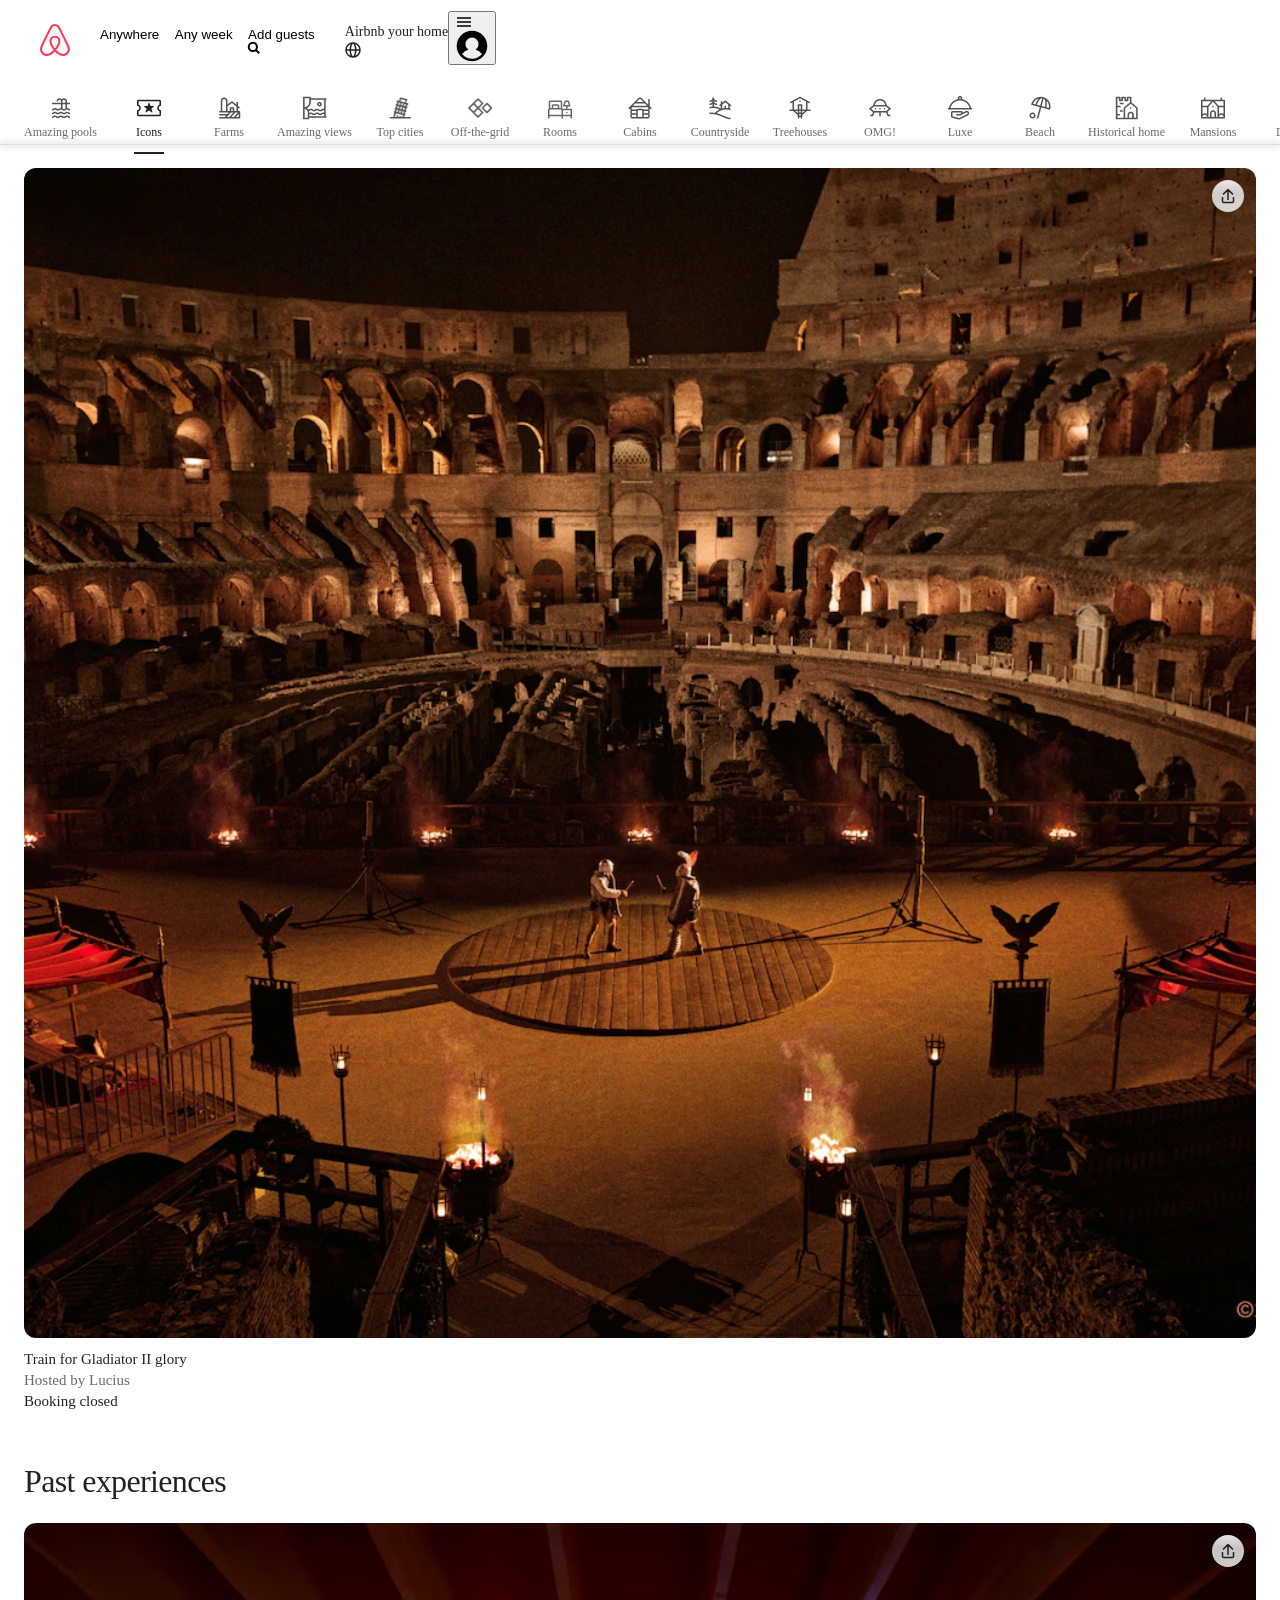
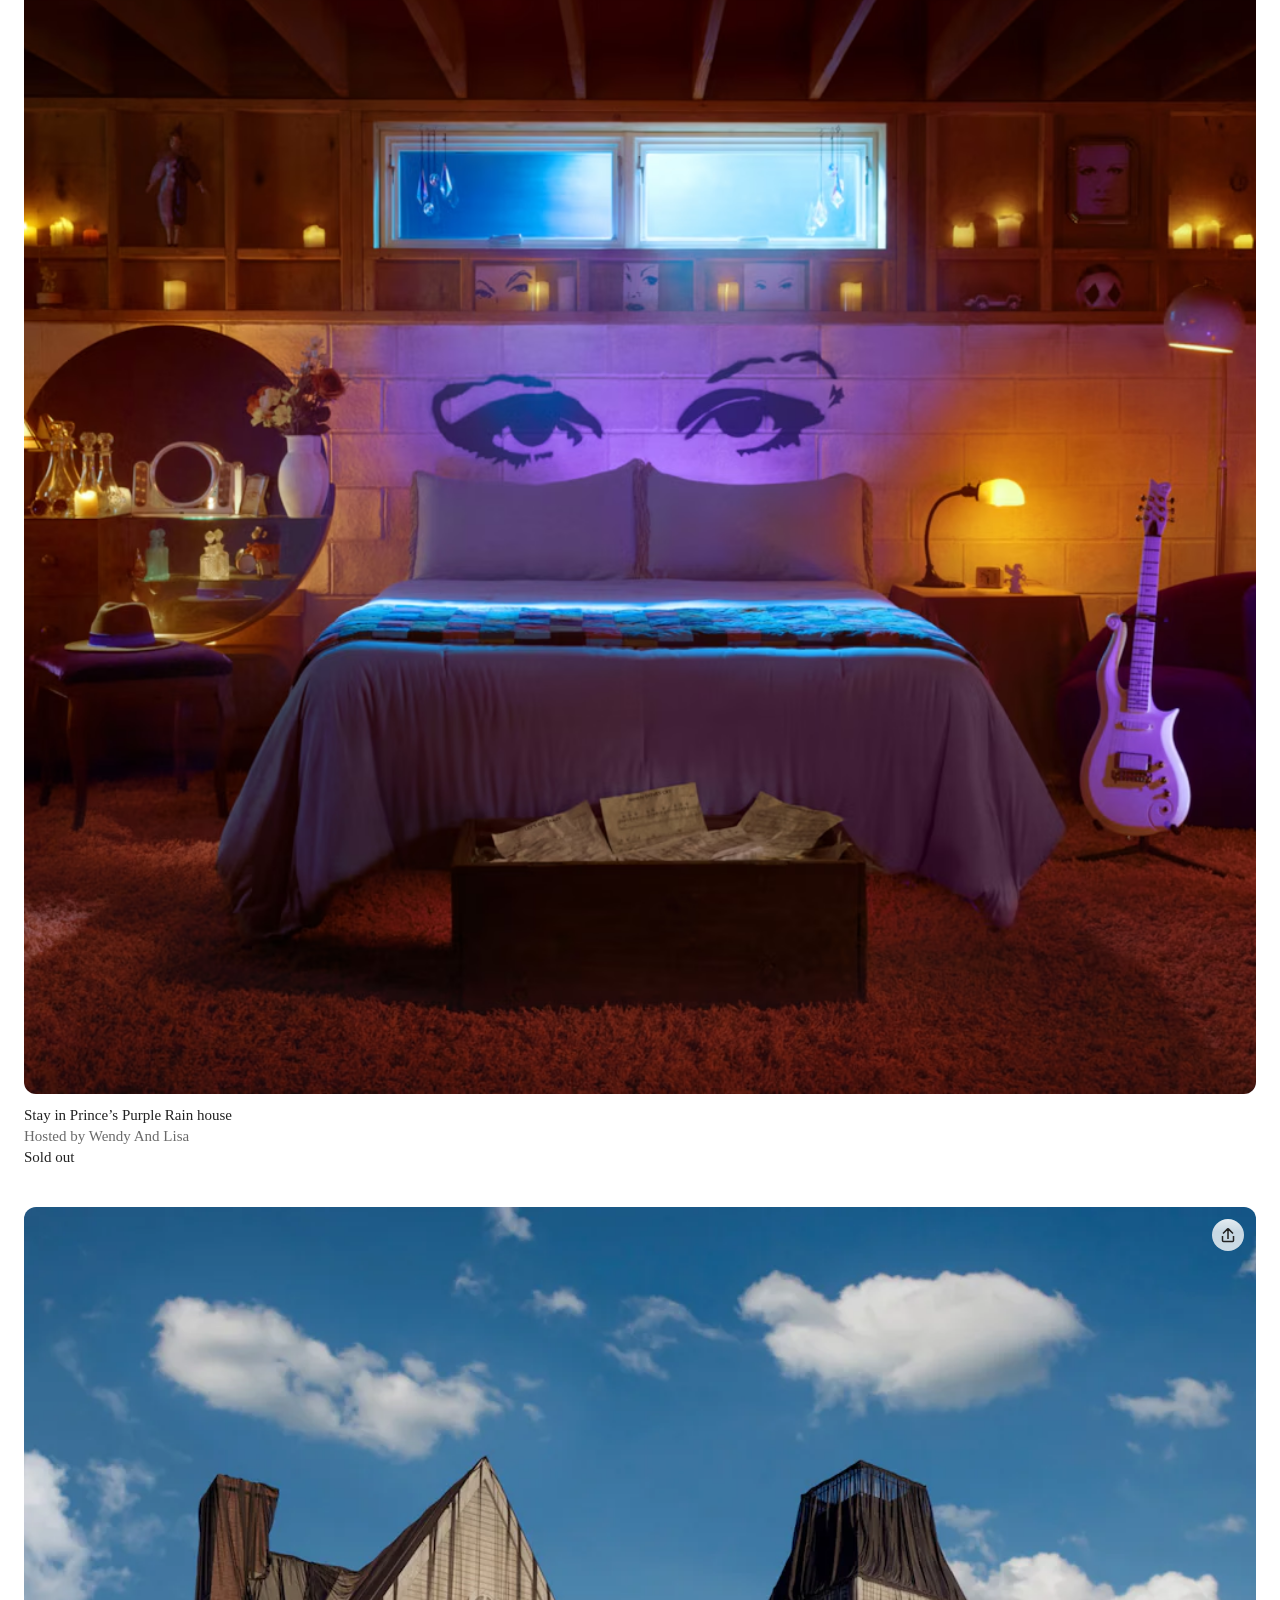
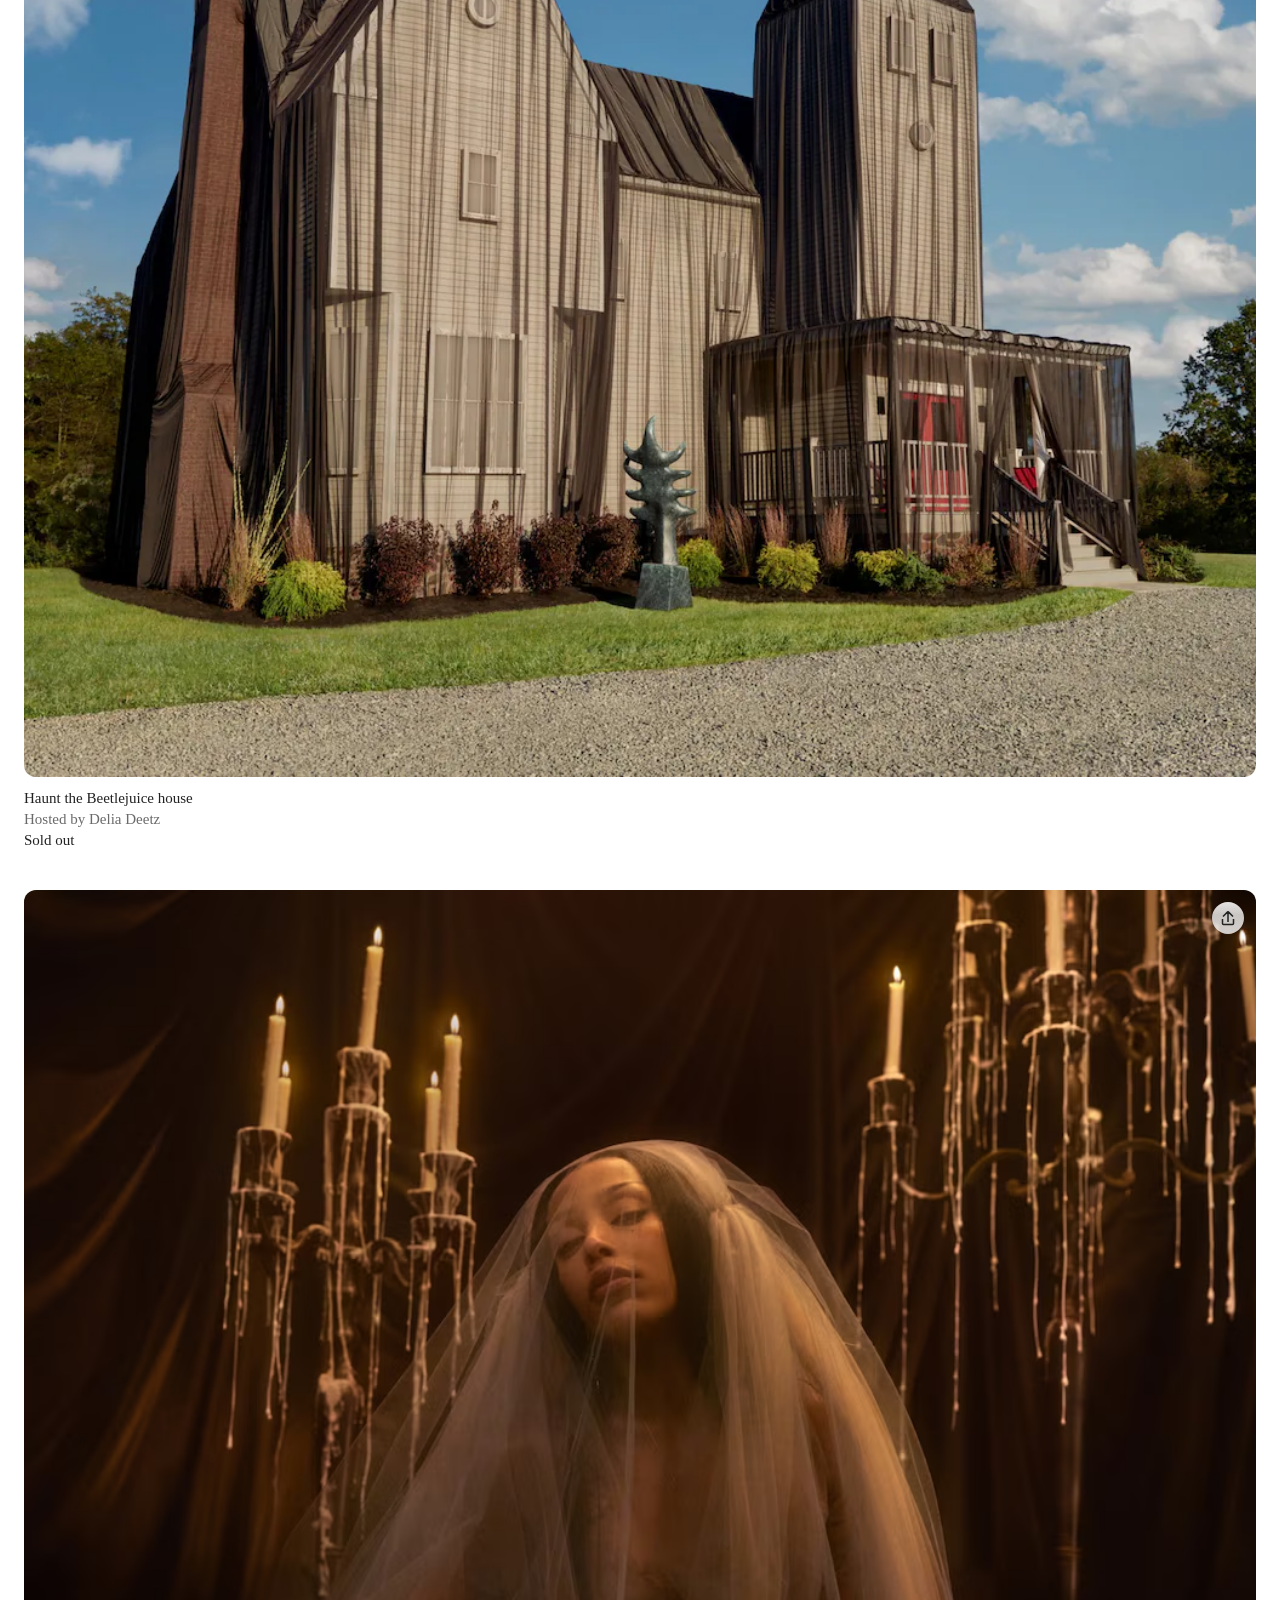
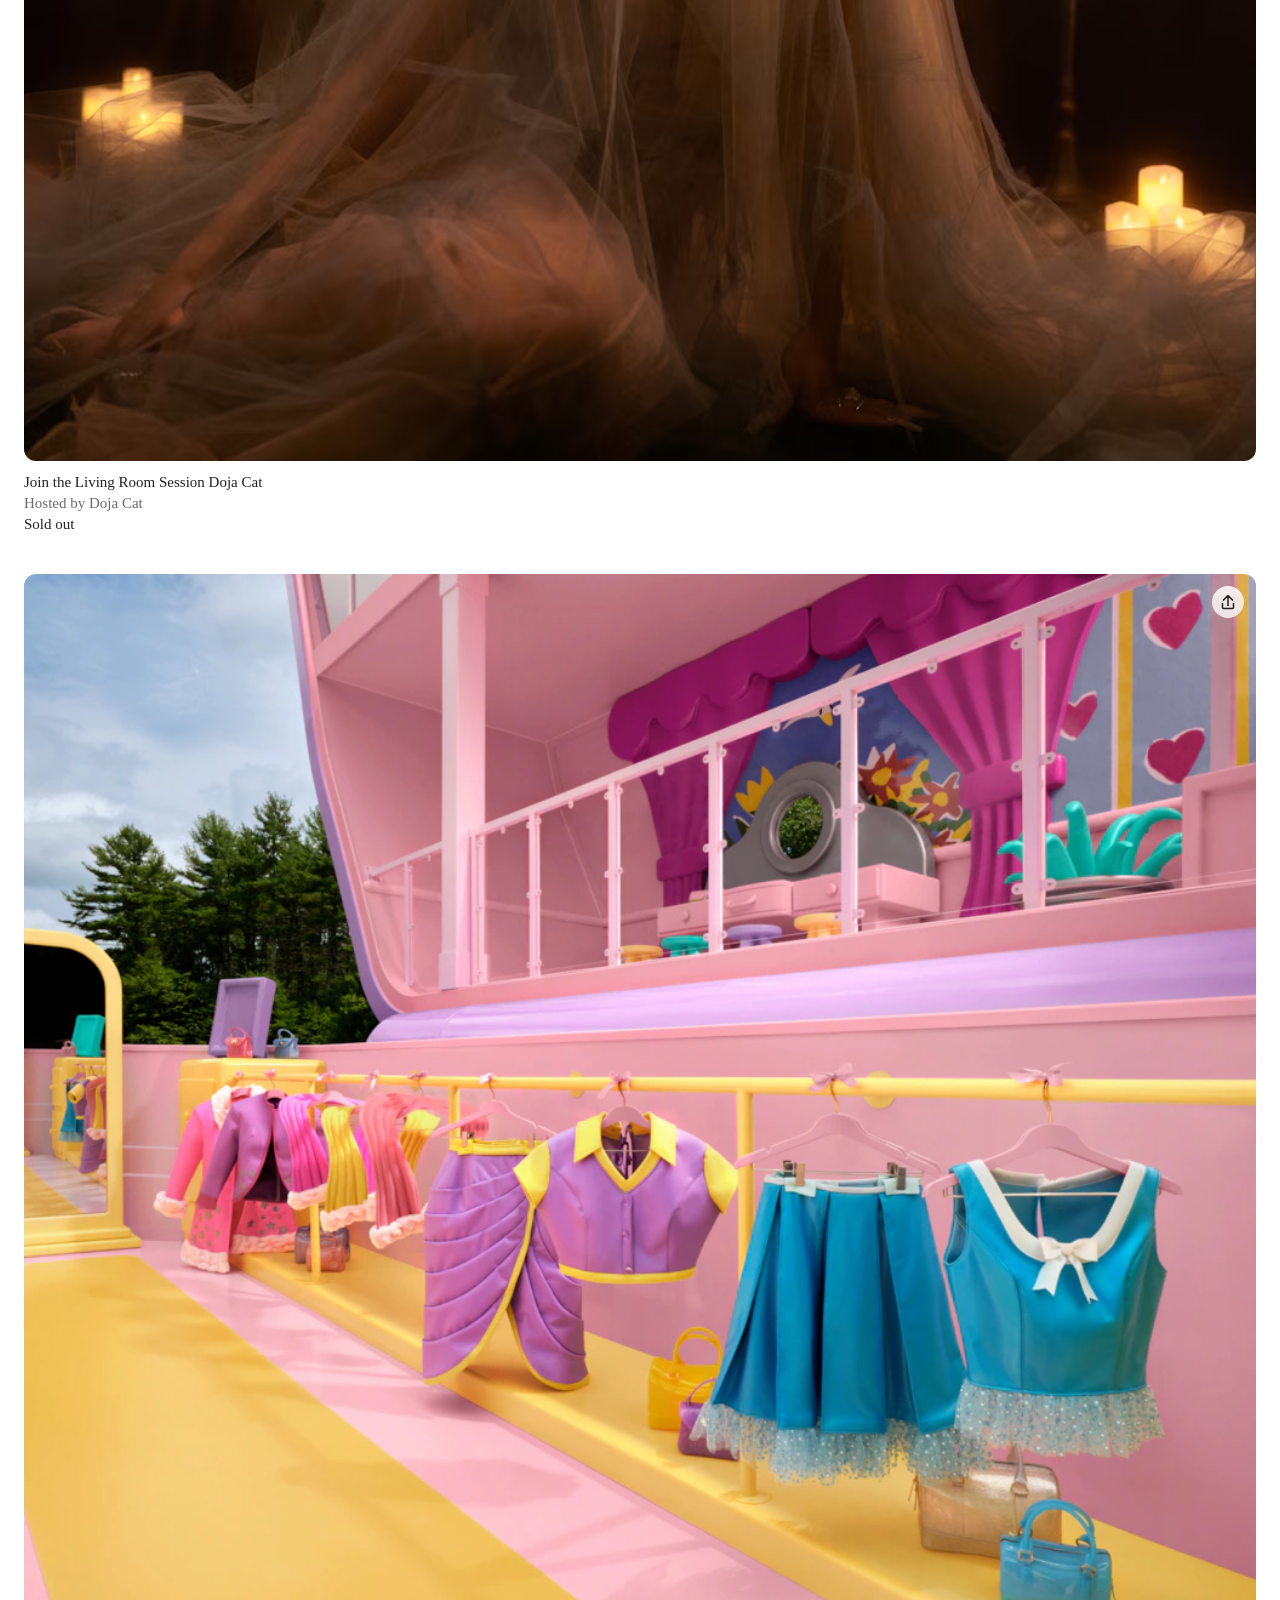
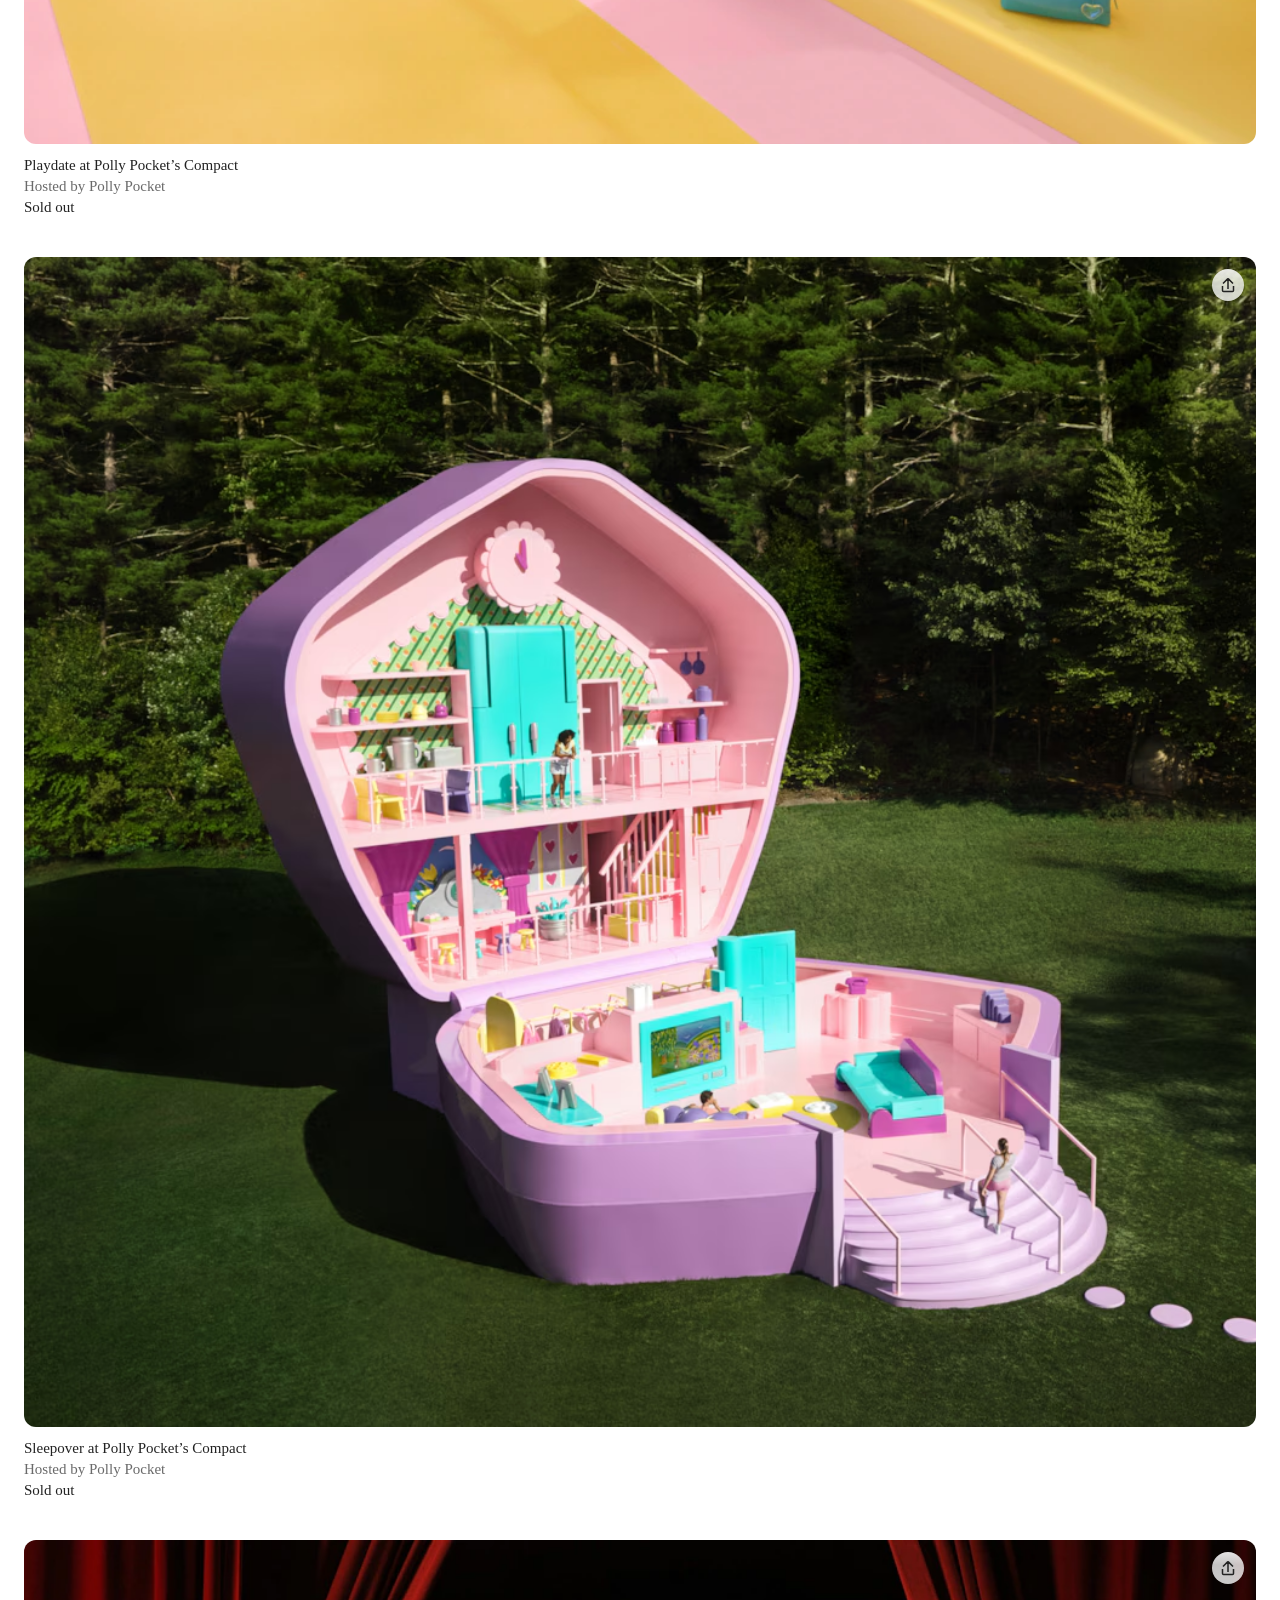
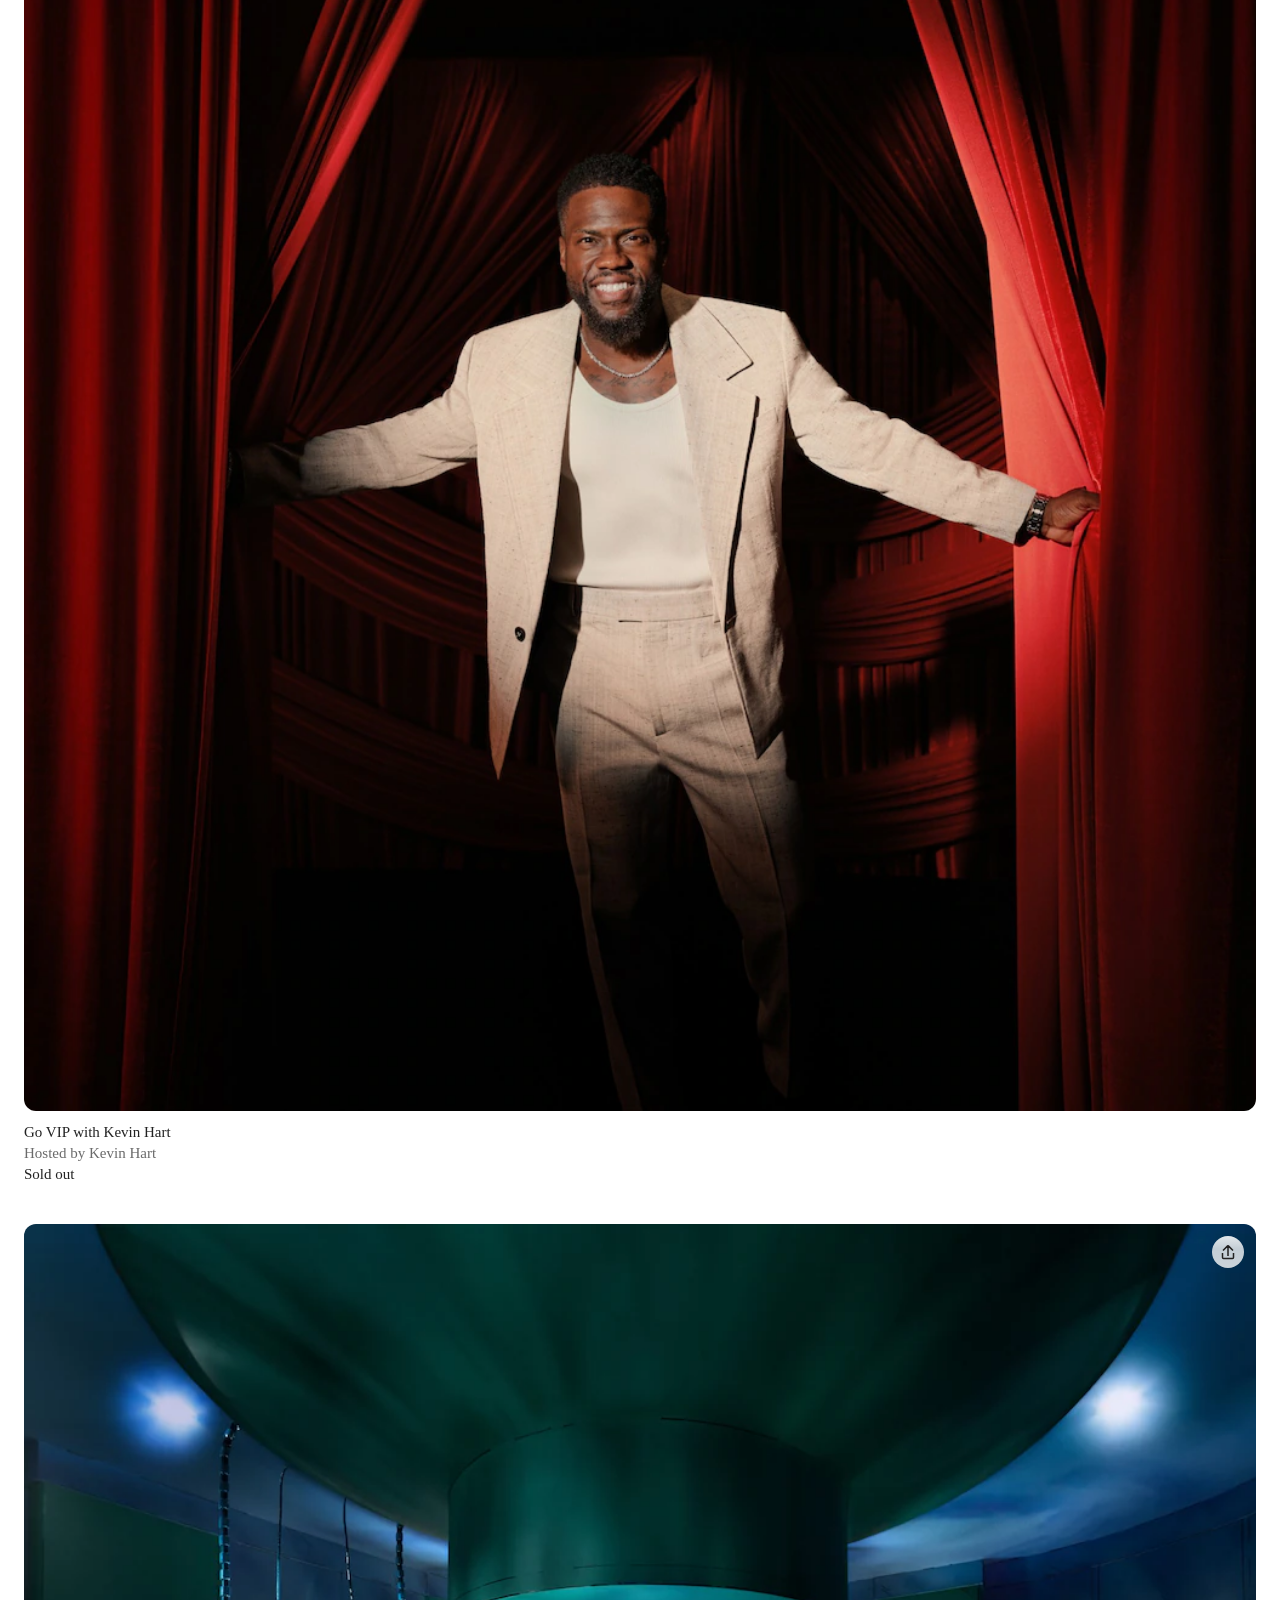
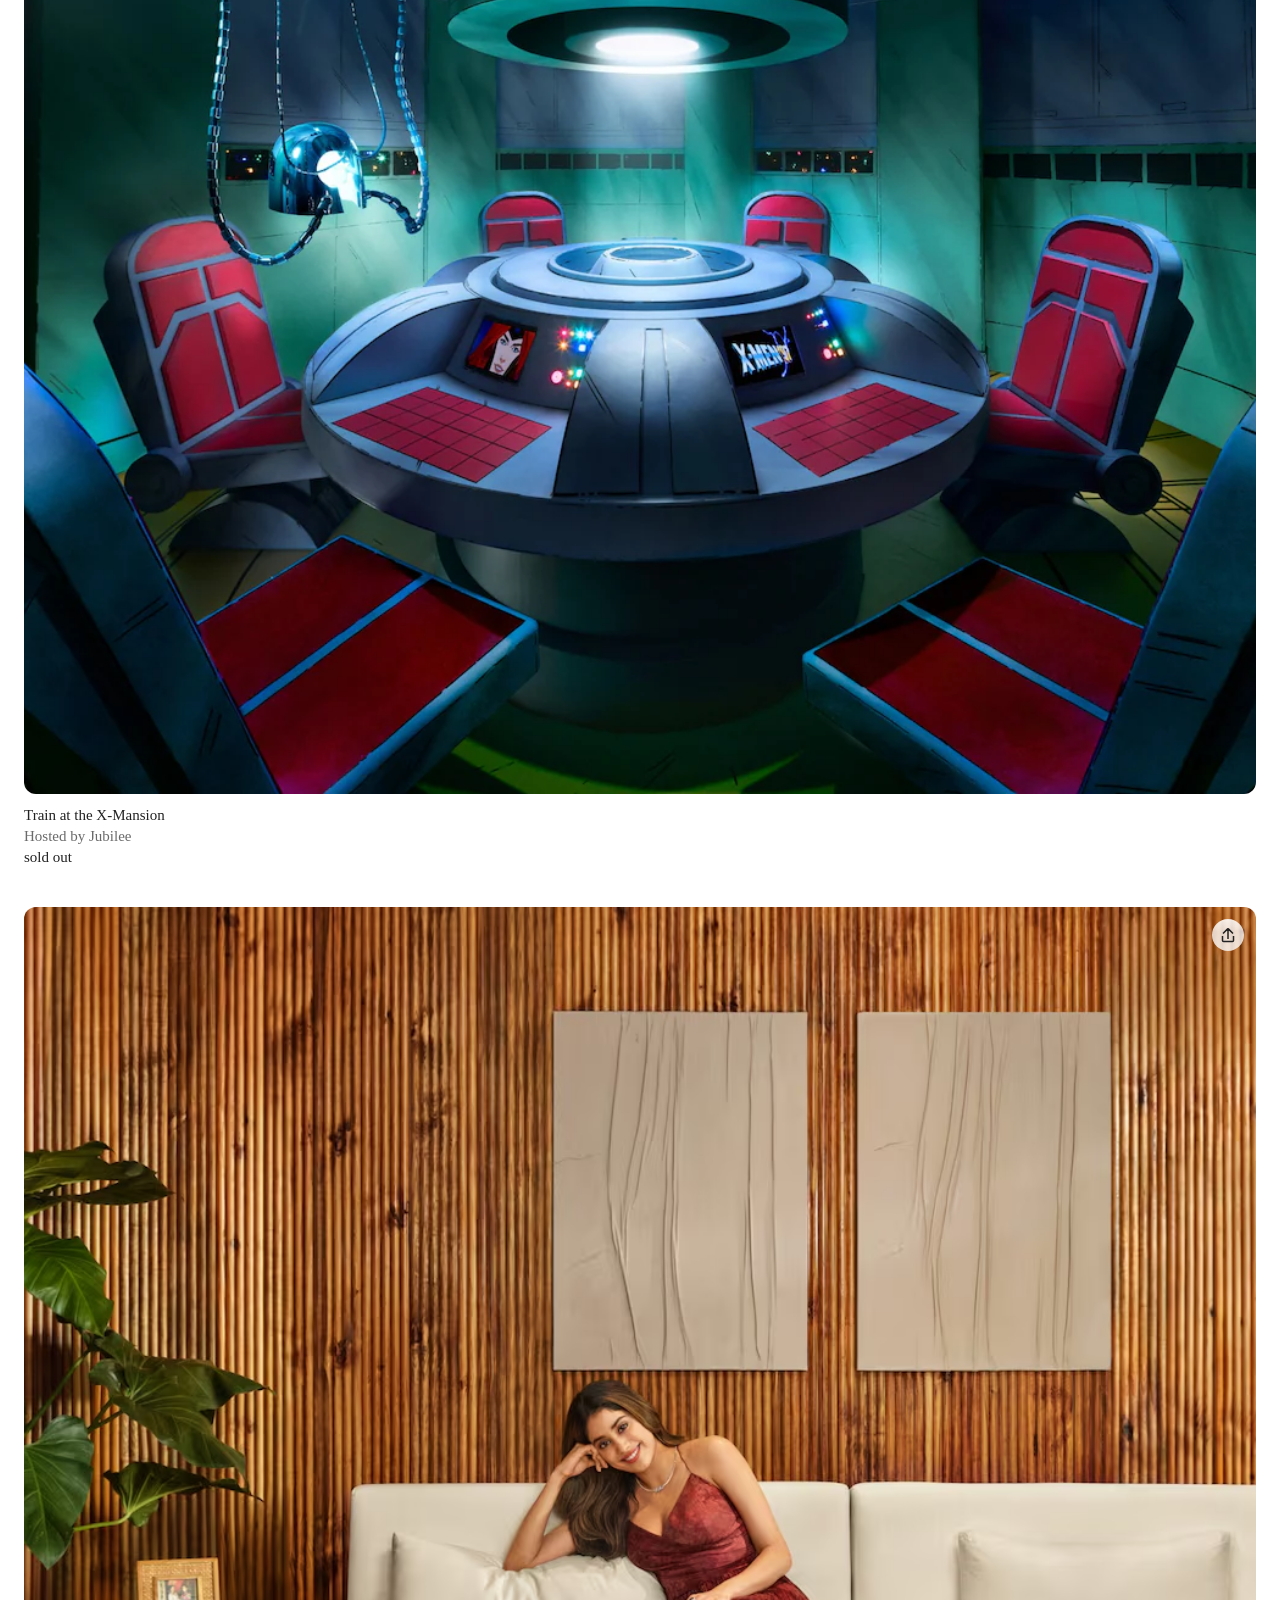
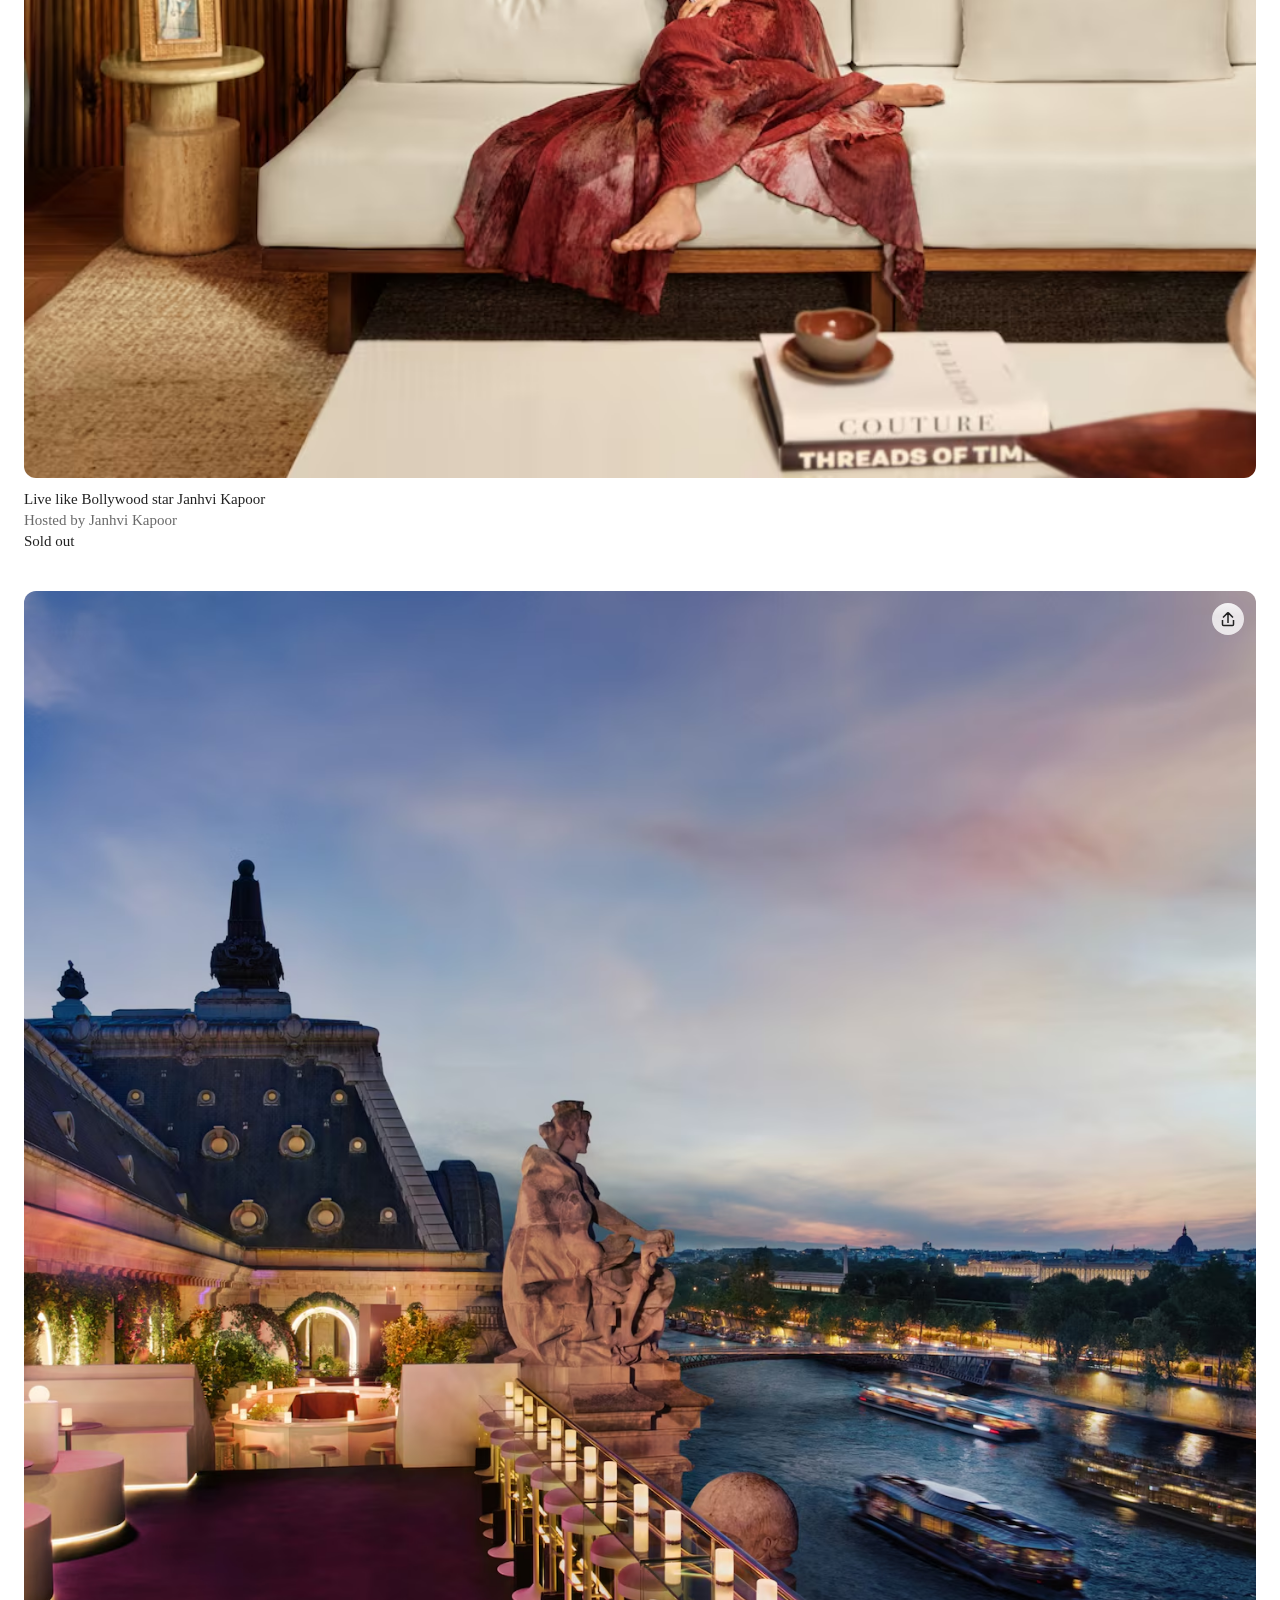
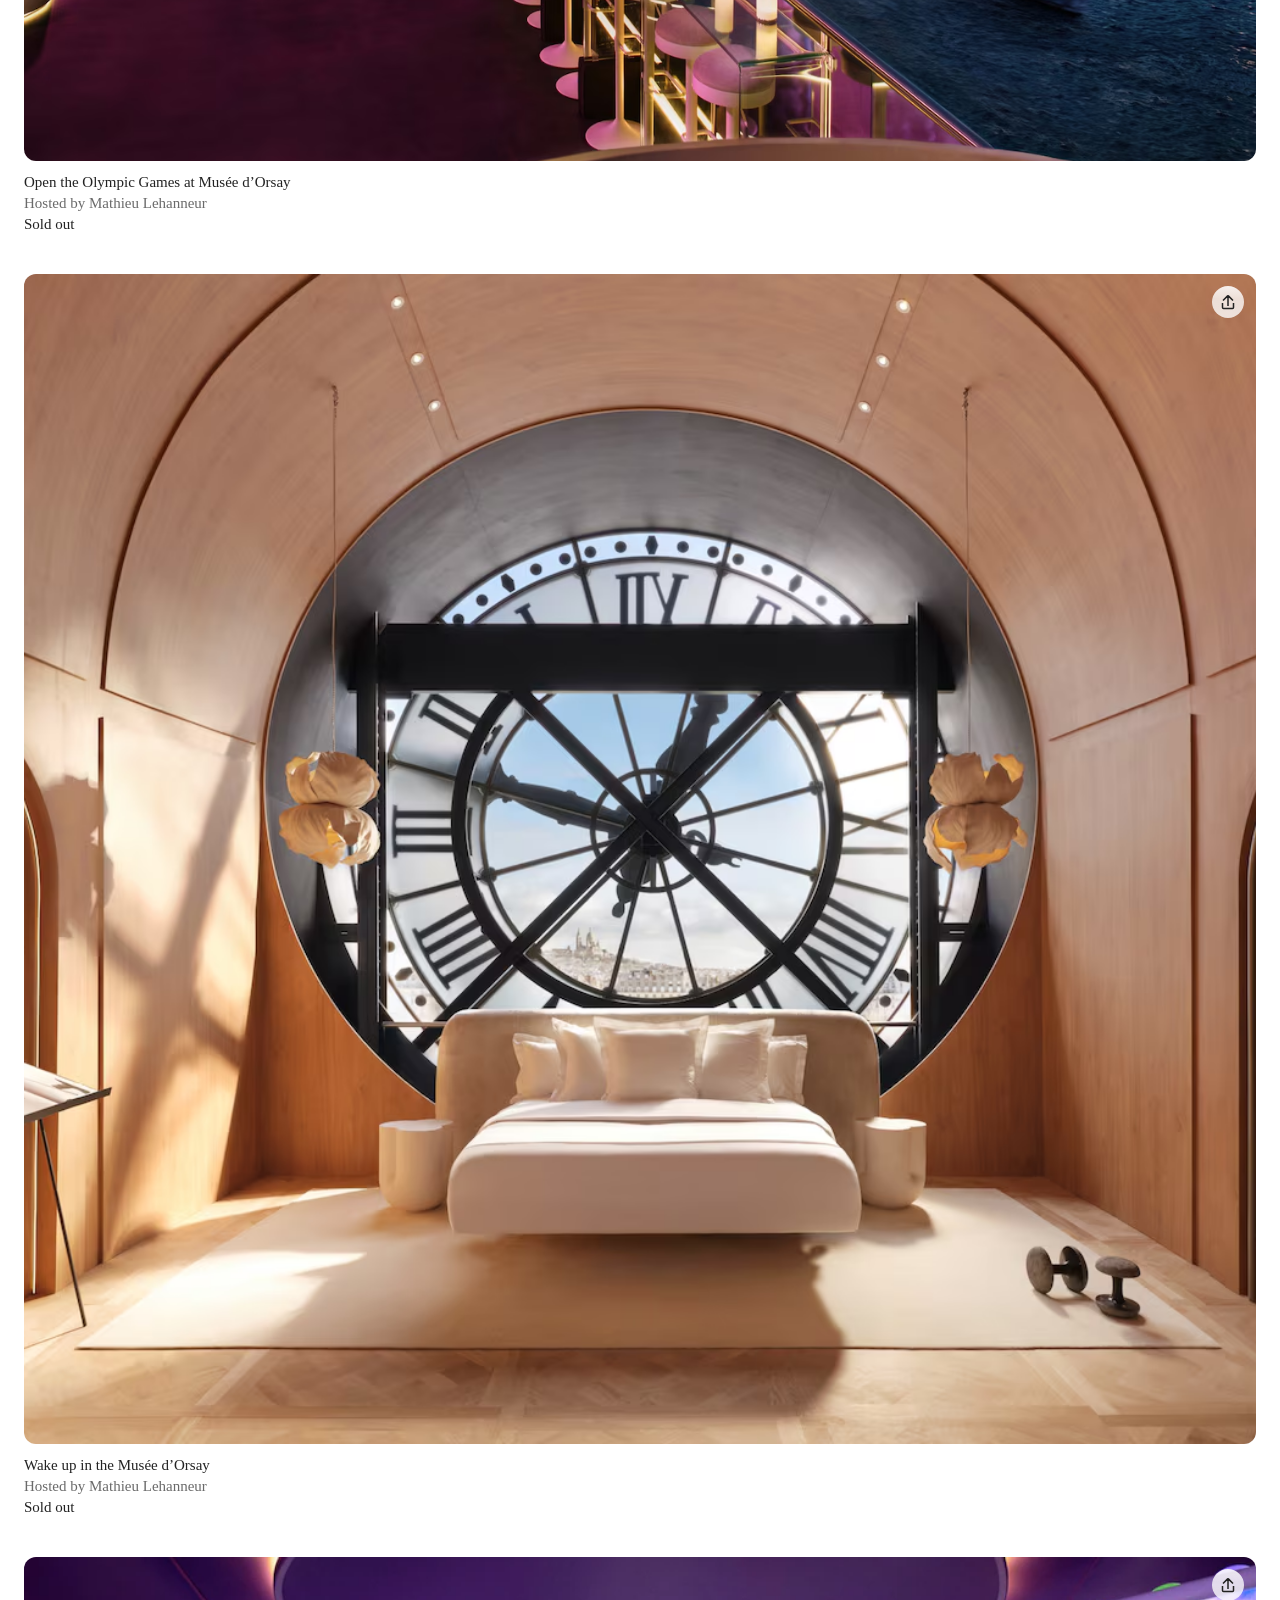
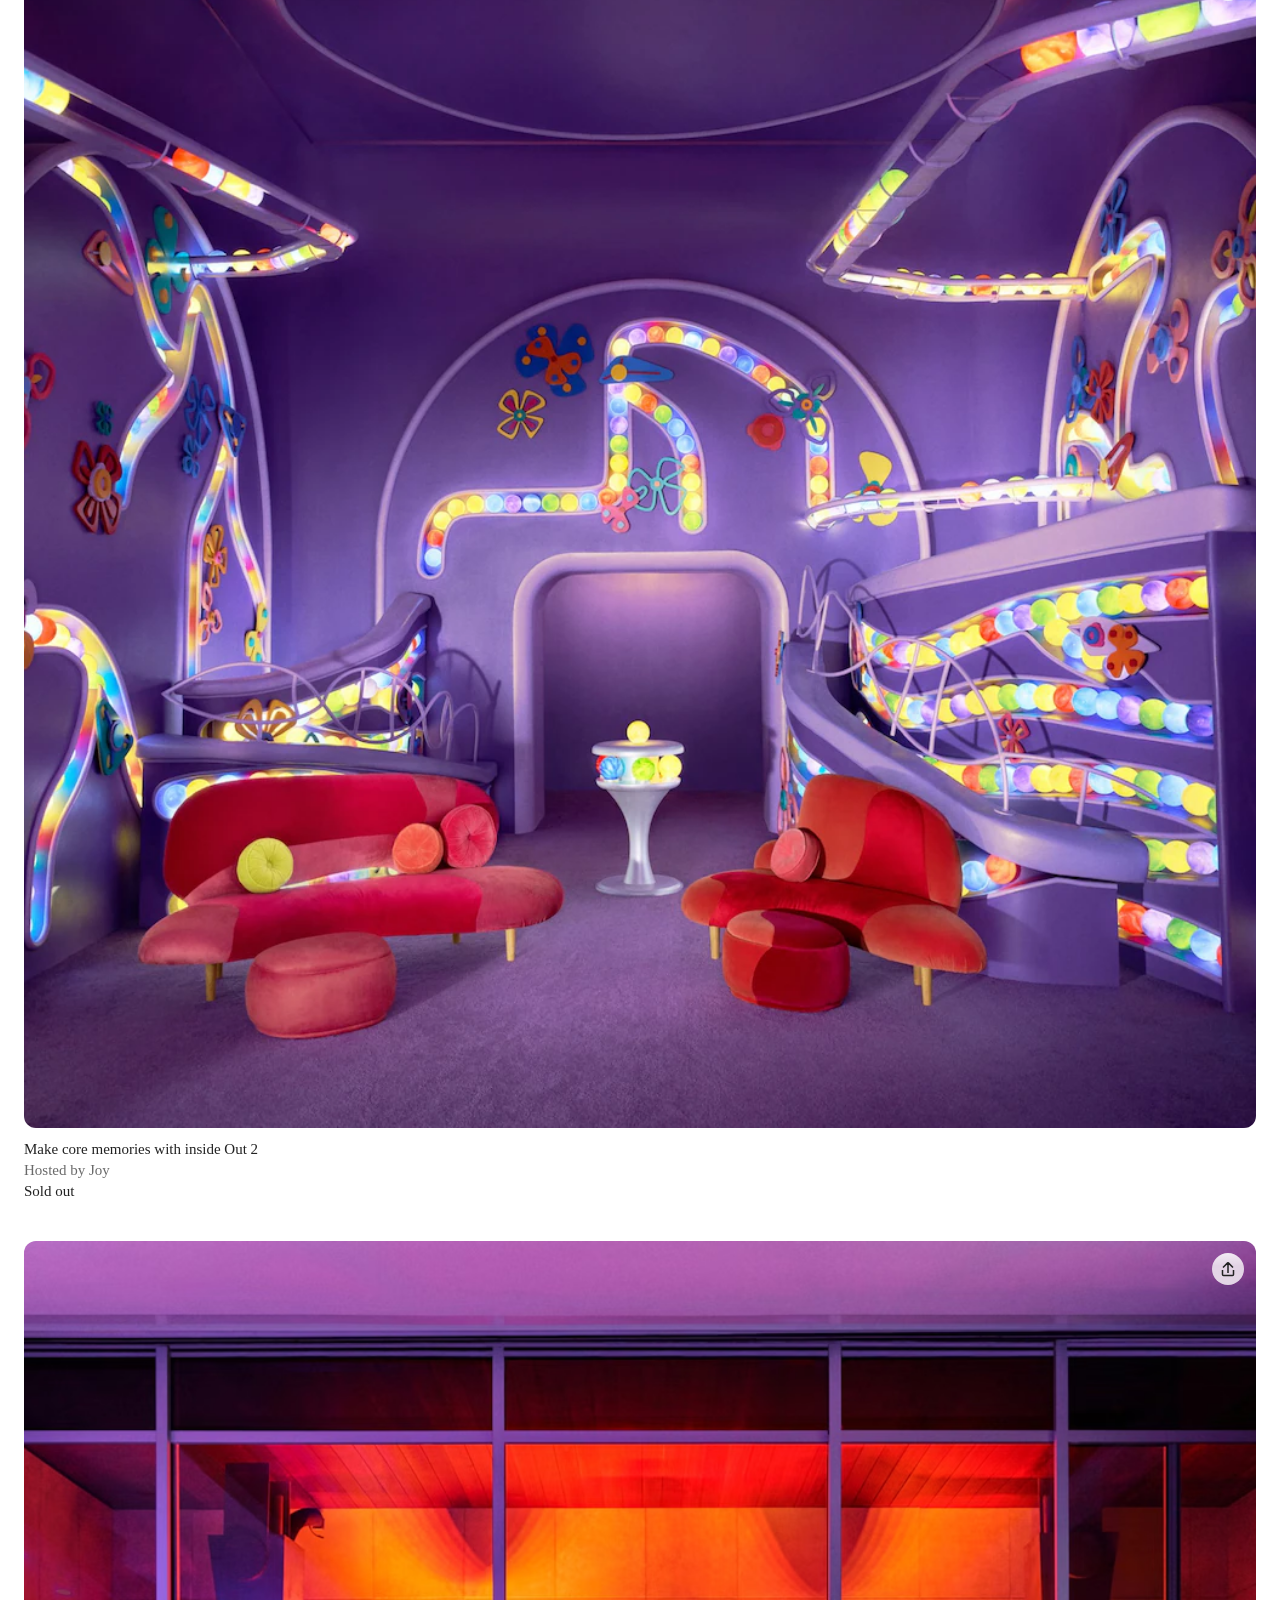
==== airbnb.html @ 06ca99e7 "Pending-tab-view" ====
<!DOCTYPE html>
<html lang="en">
<head>
    <link rel="stylesheet" href="airbnb.css">
    <meta charset="UTF-8">
    <meta name="viewport" content="width=device-width, initial-scale=1.0">
    <title>Airbnb</title>
</head>
<body>
    <div class="main-container">
        <nav>
            <div class="nav-container">
                <div class="top-nav-con">
                    <div class="nav-mob-container">
                        <div class="nav-for-mob">
                            <button class="btn">
                                <div class="search"><span><svg  style="height: 12px; width:12px;" xmlns="http://www.w3.org/2000/svg" viewBox="0 0 32 32" aria-hidden="true" role="presentation" focusable="false" style="display: block; height: 20px; width: 20px; fill: currentcolor;"><path d="M13 0a13 13 0 0 1 10.5 20.67l7.91 7.92-2.82 2.82-7.92-7.91A12.94 12.94 0 0 1 13 26a13 13 0 1 1 0-26zm0 4a9 9 0 1 0 0 18 9 9 0 0 0 0-18z"></path></svg></span></div>
                                <div class="nav-text">
                                    <div class="nt1">Start your search</div>
                                </div>
                            </button>
                            <button class="btn1">
                                <div class="search"><span><svg xmlns="http://www.w3.org/2000/svg" viewBox="0 0 32 32" aria-hidden="true" role="presentation" focusable="false" style="display: block; height: 20px; width: 20px; fill: currentcolor;"><path d="M13 0a13 13 0 0 1 10.5 20.67l7.91 7.92-2.82 2.82-7.92-7.91A12.94 12.94 0 0 1 13 26a13 13 0 1 1 0-26zm0 4a9 9 0 1 0 0 18 9 9 0 0 0 0-18z"></path></svg></span></div>
                                <div class="nav-text1">
                                    <div class="nt2">Where to?</div>
                                    <div class="nt3"><span>Anywhere</span><span>•</span><span>Any week</span><span>•</span><span>Add guests</span></div>
                                </div>
                            </button>
                        </div>
                    </div>
                    <!-- Top nav for tab -->
                    <div class="nav-tab-container">
                        <div class="nav-for-tab">
                            <div class="site-main-logo">
                                <div class="si-ma-lo"><svg width="30" height="32" style="display: block;"><path d="M29.3864 22.7101C29.2429 22.3073 29.0752 21.9176 28.9157 21.5565C28.6701 21.0011 28.4129 20.4446 28.1641 19.9067L28.1444 19.864C25.9255 15.0589 23.5439 10.1881 21.0659 5.38701L20.9607 5.18316C20.7079 4.69289 20.4466 4.18596 20.1784 3.68786C19.8604 3.0575 19.4745 2.4636 19.0276 1.91668C18.5245 1.31651 17.8956 0.833822 17.1853 0.502654C16.475 0.171486 15.7005 -9.83959e-05 14.9165 4.23317e-08C14.1325 9.84805e-05 13.3581 0.171877 12.6478 0.503224C11.9376 0.834571 11.3088 1.31742 10.8059 1.91771C10.3595 2.46476 9.97383 3.05853 9.65572 3.68858C9.38521 4.19115 9.12145 4.70278 8.8664 5.19757L8.76872 5.38696C6.29061 10.1884 3.90903 15.0592 1.69015 19.8639L1.65782 19.9338C1.41334 20.463 1.16057 21.0102 0.919073 21.5563C0.75949 21.9171 0.592009 22.3065 0.448355 22.7103C0.0369063 23.8104 -0.094204 24.9953 0.0668098 26.1585C0.237562 27.334 0.713008 28.4447 1.44606 29.3804C2.17911 30.3161 3.14434 31.0444 4.24614 31.4932C5.07835 31.8299 5.96818 32.002 6.86616 32C7.14824 31.9999 7.43008 31.9835 7.71027 31.9509C8.846 31.8062 9.94136 31.4366 10.9321 30.8639C12.2317 30.1338 13.5152 29.0638 14.9173 27.5348C16.3194 29.0638 17.6029 30.1338 18.9025 30.8639C19.8932 31.4367 20.9886 31.8062 22.1243 31.9509C22.4045 31.9835 22.6864 31.9999 22.9685 32C23.8664 32.002 24.7561 31.8299 25.5883 31.4932C26.6901 31.0444 27.6554 30.3161 28.3885 29.3804C29.1216 28.4447 29.5971 27.3341 29.7679 26.1585C29.9287 24.9952 29.7976 23.8103 29.3864 22.7101ZM14.9173 24.377C13.1816 22.1769 12.0678 20.1338 11.677 18.421C11.5169 17.7792 11.4791 17.1131 11.5656 16.4573C11.6339 15.9766 11.8105 15.5176 12.0821 15.1148C12.4163 14.6814 12.8458 14.3304 13.3374 14.0889C13.829 13.8475 14.3696 13.7219 14.9175 13.7219C15.4655 13.722 16.006 13.8476 16.4976 14.0892C16.9892 14.3307 17.4186 14.6817 17.7528 15.1151C18.0244 15.5181 18.201 15.9771 18.2693 16.4579C18.3556 17.114 18.3177 17.7803 18.1573 18.4223C17.7661 20.1349 16.6526 22.1774 14.9173 24.377ZM27.7406 25.8689C27.6212 26.6908 27.2887 27.4674 26.7762 28.1216C26.2636 28.7759 25.5887 29.2852 24.8183 29.599C24.0393 29.9111 23.1939 30.0217 22.3607 29.9205C21.4946 29.8089 20.6599 29.5239 19.9069 29.0824C18.7501 28.4325 17.5791 27.4348 16.2614 25.9712C18.3591 23.3846 19.669 21.0005 20.154 18.877C20.3723 17.984 20.4196 17.0579 20.2935 16.1475C20.1791 15.3632 19.8879 14.615 19.4419 13.9593C18.9194 13.2519 18.2378 12.6768 17.452 12.2805C16.6661 11.8842 15.798 11.6777 14.9175 11.6777C14.0371 11.6777 13.1689 11.8841 12.383 12.2803C11.5971 12.6765 10.9155 13.2515 10.393 13.9589C9.94707 14.6144 9.65591 15.3624 9.5414 16.1465C9.41524 17.0566 9.4623 17.9822 9.68011 18.8749C10.1648 20.9993 11.4748 23.384 13.5732 25.9714C12.2555 27.4348 11.0845 28.4325 9.92769 29.0825C9.17468 29.5239 8.34007 29.809 7.47395 29.9205C6.64065 30.0217 5.79525 29.9111 5.0162 29.599C4.24581 29.2852 3.57092 28.7759 3.05838 28.1217C2.54585 27.4674 2.21345 26.6908 2.09411 25.8689C1.97932 25.0334 2.07701 24.1825 2.37818 23.3946C2.49266 23.0728 2.62663 22.757 2.7926 22.3818C3.0274 21.851 3.27657 21.3115 3.51759 20.7898L3.54996 20.7197C5.75643 15.9419 8.12481 11.0982 10.5894 6.32294L10.6875 6.13283C10.9384 5.64601 11.1979 5.14267 11.4597 4.6563C11.7101 4.15501 12.0132 3.68171 12.3639 3.2444C12.6746 2.86903 13.0646 2.56681 13.5059 2.35934C13.9473 2.15186 14.4291 2.04426 14.9169 2.04422C15.4047 2.04418 15.8866 2.15171 16.3279 2.35911C16.7693 2.56651 17.1593 2.86867 17.4701 3.24399C17.821 3.68097 18.1242 4.15411 18.3744 4.65538C18.6338 5.13742 18.891 5.63623 19.1398 6.11858L19.2452 6.32315C21.7097 11.0979 24.078 15.9415 26.2847 20.7201L26.3046 20.7631C26.5498 21.2936 26.8033 21.8419 27.042 22.382C27.2082 22.7577 27.3424 23.0738 27.4566 23.3944C27.7576 24.1824 27.8553 25.0333 27.7406 25.8689Z" fill="currentcolor"></path></svg></div>
                            </div>
                            <div class="button-container">
                                <div class="btnc-1">
                                    <button>Anywhere</button>
                                    <button>Any week</button>
                                    <button class="bc1">
                                        <div class="bc11">Add guests</div>
                                        <div class="bc12"><svg xmlns="http://www.w3.org/2000/svg" viewBox="0 0 32 32" aria-hidden="true" role="presentation" focusable="false" style="display: block; fill: none; height: 12px; width: 12px; stroke: currentcolor; stroke-width: 5.33333; overflow: visible;"><path fill="none" d="M13 24a11 11 0 1 0 0-22 11 11 0 0 0 0 22zm8-3 9 9"></path></svg></div>
                                    </button>
                                </div>
                            </div>
                            <div class="right-tab-nav">
                                <div class="rtn1">
                                    <div><div>Airbnb your home</div></div>
                                    <div class=""><div><svg xmlns="http://www.w3.org/2000/svg" viewBox="0 0 16 16" aria-hidden="true" role="presentation" focusable="false" style="display: block; height: 16px; width: 16px; fill: currentcolor;"><path d="M8 .25a7.77 7.77 0 0 1 7.75 7.78 7.75 7.75 0 0 1-7.52 7.72h-.25A7.75 7.75 0 0 1 .25 8.24v-.25A7.75 7.75 0 0 1 8 .25zm1.95 8.5h-3.9c.15 2.9 1.17 5.34 1.88 5.5H8c.68 0 1.72-2.37 1.93-5.23zm4.26 0h-2.76c-.09 1.96-.53 3.78-1.18 5.08A6.26 6.26 0 0 0 14.17 9zm-9.67 0H1.8a6.26 6.26 0 0 0 3.94 5.08 12.59 12.59 0 0 1-1.16-4.7l-.03-.38zm1.2-6.58-.12.05a6.26 6.26 0 0 0-3.83 5.03h2.75c.09-1.83.48-3.54 1.06-4.81zm2.25-.42c-.7 0-1.78 2.51-1.94 5.5h3.9c-.15-2.9-1.18-5.34-1.89-5.5h-.07zm2.28.43.03.05a12.95 12.95 0 0 1 1.15 5.02h2.75a6.28 6.28 0 0 0-3.93-5.07z"></path></svg></div></div>
                                </div>
                                <div class="rtn2">
                                    <div class="rtn-b"><button>
                                        <div class="rtn-b1"><svg xmlns="http://www.w3.org/2000/svg" viewBox="0 0 32 32" aria-hidden="true" role="presentation" focusable="false" style="display: block; fill: none; height: 16px; width: 16px; stroke: currentcolor; stroke-width: 3; overflow: visible;"><g fill="none"><path d="M2 16h28M2 24h28M2 8h28"></path></g></svg></div>
                                        <div class="rtn-b2"><svg xmlns="http://www.w3.org/2000/svg" viewBox="0 0 32 32" aria-hidden="true" role="presentation" focusable="false" style="display: block; height: 32px; width: 32px; fill: currentcolor;"><path d="M16 .7C7.56.7.7 7.56.7 16S7.56 31.3 16 31.3 31.3 24.44 31.3 16 24.44.7 16 .7zm0 28c-4.02 0-7.6-1.88-9.93-4.81a12.43 12.43 0 0 1 6.45-4.4A6.5 6.5 0 0 1 9.5 14a6.5 6.5 0 0 1 13 0 6.51 6.51 0 0 1-3.02 5.5 12.42 12.42 0 0 1 6.45 4.4A12.67 12.67 0 0 1 16 28.7z"></path></svg></div>

                                    </button></div>
                                </div>
                            </div>
                        </div>
                    </div>

                </div>
                <div class="sec-nav-con">
                    <div class="logo-container">
                        <div class="logos">
                            <div class="logo"><div class="log" id="fm">
                                <div class="log1"><img src="assets/images/logo1.jpg" alt="logo1"></div>
                                <div class="des1"><span>Amazing pools</span></div>
                            </div></div>
                            <div class="logo" id="fm1"><div class="log" id="fm2">
                                <div class="log2"><img src="assets/images/logo2.webp" alt="logo2"></div>
                                <div class="des1"><span>Icons</span></div>
                            </div></div>
                            <div class="logo"><div class="log">
                                <div class="log1"><img src="assets/images/logo3.jpg" alt="logo3"></div>
                                <div class="des1"><span>Farms</span></div>
                            </div></div>
                            <div class="logo"><div class="log">
                                <div class="log1"><img src="assets/images/logo4.jpg" alt="logo4"></div>
                                <div class="des1"><span>Amazing views</span></div>
                            </div></div>
                            <div class="logo"><div class="log">
                                <div class="log1"><img src="assets/images/logo5.jpg" alt="logo5"></div>
                                <div class="des1"><span>Top cities</span></div>
                            </div></div>
                            <div class="logo"><div class="log">
                                <div class="log1"><img src="assets/images/logo6.jpg" alt="logo6"></div>
                                <div class="des1"><span>Off-the-grid</span></div>
                            </div></div>
                            <div class="logo"><div class="log">
                                <div class="log1"><img src="assets/images/logo7.jpg" alt="logo7"></div>
                                <div class="des1"><span>Rooms</span></div>
                            </div></div>
                            <div class="logo"><div class="log">
                                <div class="log1"><img src="assets/images/logo8.jpg" alt="logo8"></div>
                                <div class="des1"><span>Cabins</span></div>
                            </div></div>
                            <div class="logo"><div class="log">
                                <div class="log1"><img src="assets/images/logo9.jpg" alt="logo9"></div>
                                <div class="des1"><span>Countryside</span></div>
                            </div></div>
                            <div class="logo"><div class="log">
                                <div class="log1"><img src="assets/images/logo10.jpg" alt="logo10"></div>
                                <div class="des1"><span>Treehouses</span></div>
                            </div></div>
                            <div class="logo"><div class="log">
                                <div class="log1"><img src="assets/images/logo11.jpg" alt="logo11"></div>
                                <div class="des1"><span>OMG!</span></div>
                            </div></div>
                            <div class="logo"><div class="log">
                                <div class="log1"><img src="assets/images/logo12.jpg" alt="logo12"></div>
                                <div class="des1"><span>Luxe</span></div>
                            </div></div>
                            <div class="logo"><div class="log">
                                <div class="log1"><img src="assets/images/logo13.jpg" alt="logo13"></div>
                                <div class="des1"><span>Beach</span></div>
                            </div></div>
                            <div class="logo"><div class="log">
                                <div class="log1"><img src="assets/images/logo14.jpg" alt="logo14"></div>
                                <div class="des1"><span>Historical home</span></div>
                            </div></div>
                            <div class="logo"><div class="log">
                                <div class="log1"><img src="assets/images/logo15.jpg" alt="logo15"></div>
                                <div class="des1"><span>Mansions</span></div>
                            </div></div>
                            <div class="logo"><div class="log">
                                <div class="log1"><img src="assets/images/logo16.jpg" alt="logo16"></div>
                                <div class="des1"><span>Domes</span></div>
                            </div></div>
                            <div class="logo"><div class="log">
                                <div class="log1"><img src="assets/images/logo17.jpg" alt="logo17"></div>
                                <div class="des1"><span>National parks</span></div>
                            </div></div>
                            <div class="logo"><div class="log">
                                <div class="log1"><img src="assets/images/logo18.jpg" alt="logo18"></div>
                                <div class="des1"><span>Castles</span></div>
                            </div></div>
                            <div class="logo"><div class="log">
                                <div class="log1"><img src="assets/images/logo19.jpg" alt="logo19"></div>
                                <div class="des1"><span>Lakefront</span></div>
                            </div></div>
                            <div class="logo"><div class="log">
                                <div class="log1"><img src="assets/images/logo20.jpg" alt="logo20"></div>
                                <div class="des1"><span>Tiny homes</span></div>
                            </div></div>
                            <div class="logo"><div class="log">
                                <div class="log1"><img src="assets/images/logo21.jpg" alt="logo21"></div>
                                <div class="des1"><span>Beachfornt</span></div>
                            </div></div>
                            <div class="logo"><div class="log">
                                <div class="log1"><img src="assets/images/logo23.jpg" alt="logo23"></div>
                                <div class="des1"><span>Lake</span></div>
                            </div></div>
                            <div class="logo"><div class="log">
                                <div class="log1"><img src="assets/images/logo24.jpg" alt="logo24"></div>
                                <div class="des1"><span>Islands</span></div>
                            </div></div>
                            <div class="logo"><div class="log">
                                <div class="log1"><img src="assets/images/logo25.jpg" alt="logo25"></div>
                                <div class="des1"><span>Design</span></div>
                            </div></div>
                            <div class="logo"><div class="log">
                                <div class="log1"><img src="assets/images/logo25.jpg" alt="logo25"></div>
                                <div class="des1">Top of the world</div>
                            </div></div>
                            <div class="logo"><div class="log">
                                <div class="log1"><img src="assets/images/logo26.jpg" alt="logo26"></div>
                                <div class="des1"><span>Bed&brekfasts</span></div>
                            </div></div>
                            <div class="logo"><div class="log">
                                <div class="log1"><img src="assets/images/logo27.jpg" alt="logo27"></div>
                                <div class="des1"><span>Tropical</span></div>
                            </div></div>
                            <div class="logo"><div class="log">
                                <div class="log1"><img src="assets/images/logo28.jpg" alt="logo28"></div>
                                <div class="des1"><span>Trending</span></div>
                            </div></div>
                            <div class="logo"><div class="log">
                                <div class="log1"><img src="assets/images/logo29.jpg" alt="logo29"></div>
                                <div class="des1"><span>Camping</span></div>
                            </div></div>
                            <div class="logo"><div class="log">
                                <div class="log1"><img src="assets/images/logo30.jpg" alt="logo30"></div>
                                <div class="des1"><span>Desert</span></div>
                            </div></div>
                            <div class="logo"><div class="log">
                                <div class="log1"><img src="assets/images/logo31.jpg" alt="logo31"></div>
                                <div class="des1"><span>Caves</span></div>
                            </div></div>
                            <div class="logo"><div class="log">
                                <div class="log1"><img src="assets/images/logo32.jpg" alt="logo32"></div>
                                <div class="des1"><span>Golfing</span></div>
                            </div></div>
                            <div class="logo"><div class="log">
                                <div class="log1"><img src="assets/images/logo33.jpg" alt="logo33"></div>
                                <div class="des1"><span>A-frames</span></div>
                            </div></div>
                            <div class="logo"><div class="log">
                                <div class="log1"><img src="assets/images/logo34.jpg" alt="logo34"></div>
                                <div class="des1"><span>Arctic</span></div>
                            </div></div>
                            <div class="logo"><div class="log">
                                <div class="log1"><img src="assets/images/logo35.jpg" alt="logo35"></div>
                                <div class="des1"><span>Containers</span></div>
                            </div></div>
                            <div class="logo"><div class="log">
                                <div class="log1"><img src="assets/images/logo36.jpg" alt="logo36"></div>
                                <div class="des1"><span>Earth homes</span></div>
                            </div></div>
                            <div class="logo"><div class="log">
                                <div class="log1"><img src="assets/images/logo37.jpg" alt="logo37"></div>
                                <div class="des1"><span>Boats</span></div>
                            </div></div>
                            <div class="logo"><div class="log">
                                <div class="log1"><img src="assets/images/logo38.jpg" alt="logo38"></div>
                                <div class="des1"><span>Creative spaces</span></div>
                            </div></div>
                            <div class="logo"><div class="log">
                                <div class="log1"><img src="assets/images/logo39.jpg" alt="logo39"></div>
                                <div class="des1"><span>Chef's kitchens</span></div>
                            </div></div>
                            <div class="logo"><div class="log">
                                <div class="log1"><img src="assets/images/logo40.jpg" alt="logo40"></div>
                                <div class="des1"><span>Skiing</span></div>
                            </div></div>
                            <div class="logo"><div class="log">
                                <div class="log1"><img src="assets/images/logo41.jpg" alt="logo41"></div>
                                <div class="des1"><span>Play</span></div>
                            </div></div>
                            <div class="logo"><div class="log">
                                <div class="log1"><img src="assets/images/logo42.jpg" alt="logo42"></div>
                                <div class="des1"><span>New</span></div>
                            </div></div>
                            <div class="logo"><div class="log">
                                <div class="log1"><img src="assets/images/logo43.jpg" alt="logo43"></div>
                                <div class="des1"><span>Surfing</span></div>
                            </div></div>
                            <div class="logo"><div class="log">
                                <div class="log1"><img src="assets/images/logo44.jpg" alt="logo44"></div>
                                <div class="des1"><span>Houseboats</span></div>
                            </div></div>
                            <div class="logo"><div class="log">
                                <div class="log1"><img src="assets/images/logo45.jpg" alt="logo45"></div>
                                <div class="des1"><span>Minus</span></div>
                            </div></div>
                            <div class="logo"><div class="log">
                                <div class="log1"><img src="assets/images/logo46.jpg" alt="logo46"></div>
                                <div class="des1"><span>Sky-in/out</span></div>
                            </div></div>
                            <div class="logo"><div class="log">
                                <div class="log1"><img src="assets/images/logo47.jpg" alt="logo47"></div>
                                <div class="des1"><span>Yurts</span></div>
                            </div></div>
                            <div class="logo"><div class="log">
                                <div class="log1"><img src="assets/images/logo48.jpg" alt="logo48"></div>
                                <div class="des1"><span>Dammusi</span></div>
                            </div></div>
                            <div class="logo"><div class="log">
                                <div class="log1"><img src="assets/images/logo49.jpg" alt="logo49"></div>
                                <div class="des1"><span>Ryokans</span></div>
                            </div></div>
                            <div class="logo"><div class="log">
                                <div class="log1"><img src="assets/images/logo50.jpg" alt="logo50"></div>
                                <div class="des1"><span>Trulli</span></div>
                            </div></div>
                            <div class="logo"><div class="log">
                                <div class="log1"><img src="assets/images/logo51.jpg" alt="logo51"></div>
                                <div class="des1"><span>Vineyards</span></div>
                            </div></div>
                            <div class="logo"><div class="log">
                                <div class="log1"><img src="assets/images/logo52.jpg" alt="logo52"></div>
                                <div class="des1"><span>Casas particulares</span></div>
                            </div></div>
                            <div class="logo"><div class="log">
                                <div class="log1"><img src="assets/images/logo53.jpg" alt="logo53"></div>
                                <div class="des1"><span>Adapted</span></div>
                            </div></div>
                            <div class="logo"><div class="log">
                                <div class="log1"><img src="assets/images/logo54.jpg" alt="logo54"></div>
                                <div class="des1"><span>Grand pianos</span></div>
                            </div></div>
                            <div class="logo"><div class="log">
                                <div class="log1"><img src="assets/images/logo55.jpg" alt="log"></div>
                                <div class="des1"><span>Cycladic homes</span></div>
                            </div></div>
                            <div class="logo"><div class="log">
                                <div class="log1"><img src="assets/images/logo56.jpg" alt="logo56"></div>
                                <div class="des1"><span>Towers</span></div>
                            </div></div>
                            <div class="logo"><div class="log">
                                <div class="log1"><img src="assets/images/logo57.jpg" alt="logo57"></div>
                                <div class="des1"><span>Windmills</span></div>
                            </div></div>
                            <div class="logo"><div class="log">
                                <div class="log1"><img src="assets/images/logo58.jpg" alt="logo58"></div>
                                <div class="des1"><span>Riads</span></div>
                            </div></div>
                            <div class="logo"><div class="log">
                                <div class="log1"><img src="assets/images/logo59.jpg" alt="logo59"></div>
                                <div class="des1"><span>Shepherd's huts</span></div>
                            </div></div>
                            <div class="logo"><div class="log">
                                <div class="log1"><img src="assets/images/logo60.jpg" alt="logo60"></div>
                                <div class="des1"><span>Barns</span></div>
                            </div></div>
                            <div class="logo"><div class="log">
                                <div class="log1"><img src="assets/images/logo61.jpg" alt="logo61"></div>
                                <div class="des1"><span>Camper vans</span></div>
                            </div></div>
                            <div class="logo"><div class="log">
                                <div class="log1"><img src="assets/images/logo62.jpg" alt="logo62"></div>
                                <div class="des1"><span>Hanoks</span></div>
                            </div></div>
                            <div class="logo"><div class="log">
                                <div class="log1"><img src="assets/images/logo56.jpg" alt="logo56"></div>
                                <div class="des1"><span>Towers</span></div>
                            </div></div>
                        </div>
                    </div>
                    <div class="next-button"></div>
                </div>
            </div>
        </nav>
        <section>
            <div class="main-content-container">
                <div class="container-for-contents">
                    <div class="container1">
                        <div class="cont">
                            <div class="img-for-site">
                                <div class="download">
                                    <div class="dm1"><div class="dm"><svg viewBox="0 0 32 32" xmlns="http://www.w3.org/2000/svg" aria-hidden="true" role="presentation" focusable="false" style="display: block; fill: none; height: 16px; width: 16px; stroke: currentcolor; stroke-width: 3; overflow: visible;"><path d="m27 18v9c0 1.1046-.8954 2-2 2h-18c-1.10457 0-2-.8954-2-2v-9m11-15v21m-10-11 9.2929-9.29289c.3905-.39053 1.0237-.39053 1.4142 0l9.2929 9.29289" fill="none"></path></svg></div></div>
                                </div>
                                <img src="assets/images/Gladiator.webp" alt="Gladiator">
                            </div>
                            <div class="text"><div class="head1">Train for Gladiator II glory</div>
                            <div class="small-head"><span>Hosted by Lucius</span></div>
                            <div class="head2">Booking closed</div></div>
                        </div>
                    </div>
                    <div class="container2">
                        <div class="main-head"><h2>Past experiences</h2></div>
                        <div class="cont">
                            <div class="img-for-site">
                                <div class="download">
                                    <div class="dm1"><div class="dm"><svg viewBox="0 0 32 32" xmlns="http://www.w3.org/2000/svg" aria-hidden="true" role="presentation" focusable="false" style="display: block; fill: none; height: 16px; width: 16px; stroke: currentcolor; stroke-width: 3; overflow: visible;"><path d="m27 18v9c0 1.1046-.8954 2-2 2h-18c-1.10457 0-2-.8954-2-2v-9m11-15v21m-10-11 9.2929-9.29289c.3905-.39053 1.0237-.39053 1.4142 0l9.2929 9.29289" fill="none"></path></svg></div></div>
                                </div>
                                <img src="assets/images/Princes.avif" alt="Princes">
                            </div>
                            <div class="text"><div class="head1">Stay in Prince’s Purple Rain house</div>
                            <div class="small-head"><span>Hosted by Wendy And Lisa</span></div>
                            <div class="head2">Sold out</div></div>
                        </div>
                        <div class="space"></div>
                        <div class="cont">
                            <div class="img-for-site">
                                <div class="download">
                                    <div class="dm1"><div class="dm"><svg viewBox="0 0 32 32" xmlns="http://www.w3.org/2000/svg" aria-hidden="true" role="presentation" focusable="false" style="display: block; fill: none; height: 16px; width: 16px; stroke: currentcolor; stroke-width: 3; overflow: visible;"><path d="m27 18v9c0 1.1046-.8954 2-2 2h-18c-1.10457 0-2-.8954-2-2v-9m11-15v21m-10-11 9.2929-9.29289c.3905-.39053 1.0237-.39053 1.4142 0l9.2929 9.29289" fill="none"></path></svg></div></div>
                                </div>
                                <img src="assets/images/Beetlejuice.webp" alt="Beetlejuice">
                            </div>
                            <div class="text"><div class="head1">Haunt the Beetlejuice house</div>
                            <div class="small-head"><span>Hosted by Delia Deetz</span></div>
                            <div class="head2">Sold out</div></div>
                        </div>
                        <div class="space"></div>
                        <div class="cont">
                            <div class="img-for-site">
                                <div class="download">
                                    <div class="dm1"><div class="dm"><svg viewBox="0 0 32 32" xmlns="http://www.w3.org/2000/svg" aria-hidden="true" role="presentation" focusable="false" style="display: block; fill: none; height: 16px; width: 16px; stroke: currentcolor; stroke-width: 3; overflow: visible;"><path d="m27 18v9c0 1.1046-.8954 2-2 2h-18c-1.10457 0-2-.8954-2-2v-9m11-15v21m-10-11 9.2929-9.29289c.3905-.39053 1.0237-.39053 1.4142 0l9.2929 9.29289" fill="none"></path></svg></div></div>
                                </div>
                                <img src="assets/images/Doja.avif" alt="Doja">
                            </div>
                            <div class="text"><div class="head1">Join the Living Room Session Doja Cat</div>
                            <div class="small-head"><span>Hosted by Doja Cat</span></div>
                            <div class="head2">Sold out</div></div>
                        </div>
                        <div class="space"></div>
                        <div class="cont">
                            <div class="img-for-site">
                                <div class="download">
                                    <div class="dm1"><div class="dm"><svg viewBox="0 0 32 32" xmlns="http://www.w3.org/2000/svg" aria-hidden="true" role="presentation" focusable="false" style="display: block; fill: none; height: 16px; width: 16px; stroke: currentcolor; stroke-width: 3; overflow: visible;"><path d="m27 18v9c0 1.1046-.8954 2-2 2h-18c-1.10457 0-2-.8954-2-2v-9m11-15v21m-10-11 9.2929-9.29289c.3905-.39053 1.0237-.39053 1.4142 0l9.2929 9.29289" fill="none"></path></svg></div></div>
                                </div>
                                <img src="assets/images/Polly.webp" alt="Pocket">
                            </div>
                            <div class="text"><div class="head1">Playdate at Polly Pocket’s Compact</div>
                            <div class="small-head"><span>Hosted by Polly Pocket</span></div>
                            <div class="head2">Sold out</div></div>
                        </div>
                        <div class="space"></div>
                        <div class="cont">
                            <div class="img-for-site">
                                <div class="download">
                                    <div class="dm1"><div class="dm"><svg viewBox="0 0 32 32" xmlns="http://www.w3.org/2000/svg" aria-hidden="true" role="presentation" focusable="false" style="display: block; fill: none; height: 16px; width: 16px; stroke: currentcolor; stroke-width: 3; overflow: visible;"><path d="m27 18v9c0 1.1046-.8954 2-2 2h-18c-1.10457 0-2-.8954-2-2v-9m11-15v21m-10-11 9.2929-9.29289c.3905-.39053 1.0237-.39053 1.4142 0l9.2929 9.29289" fill="none"></path></svg></div></div>
                                </div>
                                <img src="assets/images/Polly1.avif" alt="Polly">
                            </div>
                            <div class="text"><div class="head1">Sleepover at Polly Pocket’s Compact</div>
                            <div class="small-head"><span>Hosted by Polly Pocket</span></div>
                            <div class="head2">Sold out</div></div>
                        </div>
                        <div class="space"></div>
                        <div class="cont">
                            <div class="img-for-site">
                                <div class="download">
                                    <div class="dm1"><div class="dm"><svg viewBox="0 0 32 32" xmlns="http://www.w3.org/2000/svg" aria-hidden="true" role="presentation" focusable="false" style="display: block; fill: none; height: 16px; width: 16px; stroke: currentcolor; stroke-width: 3; overflow: visible;"><path d="m27 18v9c0 1.1046-.8954 2-2 2h-18c-1.10457 0-2-.8954-2-2v-9m11-15v21m-10-11 9.2929-9.29289c.3905-.39053 1.0237-.39053 1.4142 0l9.2929 9.29289" fill="none"></path></svg></div></div>
                                </div>
                                <img src="assets/images/Kevin.webp" alt="Kevin">
                            </div>
                            <div class="text"><div class="head1">Go VIP with Kevin Hart</div>
                            <div class="small-head"><span>Hosted by Kevin Hart</span></div>
                            <div class="head2">Sold out</div></div>
                        </div>
                        <div class="space"></div>
                        <div class="cont">
                            <div class="img-for-site">
                                <div class="download">
                                    <div class="dm1"><div class="dm"><svg viewBox="0 0 32 32" xmlns="http://www.w3.org/2000/svg" aria-hidden="true" role="presentation" focusable="false" style="display: block; fill: none; height: 16px; width: 16px; stroke: currentcolor; stroke-width: 3; overflow: visible;"><path d="m27 18v9c0 1.1046-.8954 2-2 2h-18c-1.10457 0-2-.8954-2-2v-9m11-15v21m-10-11 9.2929-9.29289c.3905-.39053 1.0237-.39053 1.4142 0l9.2929 9.29289" fill="none"></path></svg></div></div>
                                </div>
                                <img src="assets/images/X-mansion.webp" alt="X-Mansion">
                            </div>
                            <div class="text"><div class="head1">Train at the X-Mansion</div>
                            <div class="small-head"><span>Hosted by Jubilee</span></div>
                            <div class="head2">sold out</div></div>
                        </div>
                        <div class="space"></div>
                        <div class="cont">
                            <div class="img-for-site">
                                <div class="download">
                                    <div class="dm1"><div class="dm"><svg viewBox="0 0 32 32" xmlns="http://www.w3.org/2000/svg" aria-hidden="true" role="presentation" focusable="false" style="display: block; fill: none; height: 16px; width: 16px; stroke: currentcolor; stroke-width: 3; overflow: visible;"><path d="m27 18v9c0 1.1046-.8954 2-2 2h-18c-1.10457 0-2-.8954-2-2v-9m11-15v21m-10-11 9.2929-9.29289c.3905-.39053 1.0237-.39053 1.4142 0l9.2929 9.29289" fill="none"></path></svg></div></div>
                                </div>
                                <img src="assets/images/Jahnvi.avif" alt="Janhvi">
                            </div>
                            <div class="text"><div class="head1">Live like Bollywood star Janhvi Kapoor</div>
                            <div class="small-head"><span>Hosted by Janhvi Kapoor</span></div>
                            <div class="head2">Sold out</div></div>
                        </div>
                        <div class="space"></div>
                        <div class="cont">
                            <div class="img-for-site">
                                <div class="download">
                                    <div class="dm1"><div class="dm"><svg viewBox="0 0 32 32" xmlns="http://www.w3.org/2000/svg" aria-hidden="true" role="presentation" focusable="false" style="display: block; fill: none; height: 16px; width: 16px; stroke: currentcolor; stroke-width: 3; overflow: visible;"><path d="m27 18v9c0 1.1046-.8954 2-2 2h-18c-1.10457 0-2-.8954-2-2v-9m11-15v21m-10-11 9.2929-9.29289c.3905-.39053 1.0237-.39053 1.4142 0l9.2929 9.29289" fill="none"></path></svg></div></div>
                                </div>
                                <img src="assets/images/Olympic.avif" alt="Musee">
                            </div>
                            <div class="text"><div class="head1">Open the Olympic Games at Musée d’Orsay</div>
                            <div class="small-head"><span>Hosted by Mathieu Lehanneur</span></div>
                            <div class="head2">Sold out</div></div>
                        </div>
                        <div class="space"></div>
                        <div class="cont">
                            <div class="img-for-site">
                                <div class="download">
                                    <div class="dm1"><div class="dm"><svg viewBox="0 0 32 32" xmlns="http://www.w3.org/2000/svg" aria-hidden="true" role="presentation" focusable="false" style="display: block; fill: none; height: 16px; width: 16px; stroke: currentcolor; stroke-width: 3; overflow: visible;"><path d="m27 18v9c0 1.1046-.8954 2-2 2h-18c-1.10457 0-2-.8954-2-2v-9m11-15v21m-10-11 9.2929-9.29289c.3905-.39053 1.0237-.39053 1.4142 0l9.2929 9.29289" fill="none"></path></svg></div></div>
                                </div>
                                <img src="assets/images/Musee.avif" alt="Musee">
                            </div>
                            <div class="text"><div class="head1">Wake up in the Musée d’Orsay</div>
                            <div class="small-head"><span>Hosted by Mathieu Lehanneur</span></div>
                            <div class="head2">Sold out</div></div>
                        </div>
                        <div class="space"></div>
                        <div class="cont">
                            <div class="img-for-site">
                                <div class="download">
                                    <div class="dm1"><div class="dm"><svg viewBox="0 0 32 32" xmlns="http://www.w3.org/2000/svg" aria-hidden="true" role="presentation" focusable="false" style="display: block; fill: none; height: 16px; width: 16px; stroke: currentcolor; stroke-width: 3; overflow: visible;"><path d="m27 18v9c0 1.1046-.8954 2-2 2h-18c-1.10457 0-2-.8954-2-2v-9m11-15v21m-10-11 9.2929-9.29289c.3905-.39053 1.0237-.39053 1.4142 0l9.2929 9.29289" fill="none"></path></svg></div></div>
                                </div>
                                <img src="assets/images/Memories.webp" alt="memories">
                            </div>
                            <div class="text"><div class="head1">Make core memories with inside Out 2</div>
                            <div class="small-head"><span>Hosted by Joy</span></div>
                            <div class="head2">Sold out</div></div>
                        </div>
                        <div class="space"></div>
                        <div class="cont">
                            <div class="img-for-site">
                                <div class="download">
                                    <div class="dm1"><div class="dm"><svg viewBox="0 0 32 32" xmlns="http://www.w3.org/2000/svg" aria-hidden="true" role="presentation" focusable="false" style="display: block; fill: none; height: 16px; width: 16px; stroke: currentcolor; stroke-width: 3; overflow: visible;"><path d="m27 18v9c0 1.1046-.8954 2-2 2h-18c-1.10457 0-2-.8954-2-2v-9m11-15v21m-10-11 9.2929-9.29289c.3905-.39053 1.0237-.39053 1.4142 0l9.2929 9.29289" fill="none"></path></svg></div></div>
                                </div>
                                <img src="assets/images/Supersuite.avif" alt="Supersuit">
                            </div>
                            <div class="text"><div class="head1">Design your Incredibles Supersuit</div>
                            <div class="small-head"><span>Hosted by Edna Mode</span></div>
                            <div class="head2">Sold out</div></div>
                        </div>
                        <div class="space"></div>
                        <div class="cont">
                            <div class="img-for-site">
                                <div class="download">
                                    <div class="dm1"><div class="dm"><svg viewBox="0 0 32 32" xmlns="http://www.w3.org/2000/svg" aria-hidden="true" role="presentation" focusable="false" style="display: block; fill: none; height: 16px; width: 16px; stroke: currentcolor; stroke-width: 3; overflow: visible;"><path d="m27 18v9c0 1.1046-.8954 2-2 2h-18c-1.10457 0-2-.8954-2-2v-9m11-15v21m-10-11 9.2929-9.29289c.3905-.39053 1.0237-.39053 1.4142 0l9.2929 9.29289" fill="none"></path></svg></div></div>
                                </div>
                                <img src="assets/images/Feid.avif" alt="Feid">
                            </div>
                            <div class="text"><div class="head1">Go on tour with Feid</div>
                            <div class="small-head"><span>Hosted by Feid</span></div>
                            <div class="head2">Sold out</div></div>
                        </div>
                        <div class="space"></div>
                        <div class="cont">
                            <div class="img-for-site">
                                <div class="download">
                                    <div class="dm1"><div class="dm"><svg viewBox="0 0 32 32" xmlns="http://www.w3.org/2000/svg" aria-hidden="true" role="presentation" focusable="false" style="display: block; fill: none; height: 16px; width: 16px; stroke: currentcolor; stroke-width: 3; overflow: visible;"><path d="m27 18v9c0 1.1046-.8954 2-2 2h-18c-1.10457 0-2-.8954-2-2v-9m11-15v21m-10-11 9.2929-9.29289c.3905-.39053 1.0237-.39053 1.4142 0l9.2929 9.29289" fill="none"></path></svg></div></div>
                                </div>
                                <img src="assets/images/Khaby.avif" alt="Lame">
                            </div>
                            <div class="text"><div class="head1">Game with Khaby Lame</div>
                            <div class="small-head"><span>Hosted by Khaby Lame</span></div>
                            <div class="head2">Sold out</div></div>
                        </div>
                        <div class="space"></div>
                        <div class="cont">
                            <div class="img-for-site">
                                <div class="download">
                                    <div class="dm1"><div class="dm"><svg viewBox="0 0 32 32" xmlns="http://www.w3.org/2000/svg" aria-hidden="true" role="presentation" focusable="false" style="display: block; fill: none; height: 16px; width: 16px; stroke: currentcolor; stroke-width: 3; overflow: visible;"><path d="m27 18v9c0 1.1046-.8954 2-2 2h-18c-1.10457 0-2-.8954-2-2v-9m11-15v21m-10-11 9.2929-9.29289c.3905-.39053 1.0237-.39053 1.4142 0l9.2929 9.29289" fill="none"></path></svg></div></div>
                                </div>
                                <img src="assets/images/X-mansion1.avif" alt="X-Mansion">
                            </div>
                            <div class="text"><div class="head1">Crash at the X-Mansion</div>
                            <div class="small-head"><span>Hosted by Jubilee</span></div>
                            <div class="head2">Sold out</div></div>
                        </div>
                        <div class="space"></div>
                        <div class="cont">
                            <div class="img-for-site">
                                <div class="download">
                                    <div class="dm1"><div class="dm"><svg viewBox="0 0 32 32" xmlns="http://www.w3.org/2000/svg" aria-hidden="true" role="presentation" focusable="false" style="display: block; fill: none; height: 16px; width: 16px; stroke: currentcolor; stroke-width: 3; overflow: visible;"><path d="m27 18v9c0 1.1046-.8954 2-2 2h-18c-1.10457 0-2-.8954-2-2v-9m11-15v21m-10-11 9.2929-9.29289c.3905-.39053 1.0237-.39053 1.4142 0l9.2929 9.29289" fill="none"></path></svg></div></div>
                                </div>
                                <img src="assets/images/Ferrari.jpeg" alt="Ferrari">
                            </div>
                            <div class="text"><div class="head1">Spend the night in the Ferrari Museum</div>
                            <div class="small-head"><span>Hosted by Marc jené</span></div>
                            <div class="head2">Sold out</div></div>
                        </div>
                        <div class="space"></div>
                        <div class="cont">
                            <div class="img-for-site">
                                <div class="download">
                                    <div class="dm1"><div class="dm"><svg viewBox="0 0 32 32" xmlns="http://www.w3.org/2000/svg" aria-hidden="true" role="presentation" focusable="false" style="display: block; fill: none; height: 16px; width: 16px; stroke: currentcolor; stroke-width: 3; overflow: visible;"><path d="m27 18v9c0 1.1046-.8954 2-2 2h-18c-1.10457 0-2-.8954-2-2v-9m11-15v21m-10-11 9.2929-9.29289c.3905-.39053 1.0237-.39053 1.4142 0l9.2929 9.29289" fill="none"></path></svg></div></div>
                                </div>
                                <img src="assets/images/Uphouse.avif" alt="Uphouse">
                            </div>
                            <div class="text"><div class="head1">Drift off in the Up house</div>
                            <div class="small-head"><span>Hosted by Carl Fredricksen</span></div>
                            <div class="head2">Sold out</div></div>
                        </div>
                        <div class="space"></div>
                        <div class="cont">
                            <div class="img-for-site">
                                <div class="download">
                                    <div class="dm1"><div class="dm"><svg viewBox="0 0 32 32" xmlns="http://www.w3.org/2000/svg" aria-hidden="true" role="presentation" focusable="false" style="display: block; fill: none; height: 16px; width: 16px; stroke: currentcolor; stroke-width: 3; overflow: visible;"><path d="m27 18v9c0 1.1046-.8954 2-2 2h-18c-1.10457 0-2-.8954-2-2v-9m11-15v21m-10-11 9.2929-9.29289c.3905-.39053 1.0237-.39053 1.4142 0l9.2929 9.29289" fill="none"></path></svg></div></div>
                                </div>
                                <img src="assets/images/Shrecks.avif" alt="Shrecks">
                            </div>
                            <div class="text"><div class="head1">Shreck’s Swamp</div>
                            <div class="small-head"><span>Hosted by Donkey</span></div>
                            <div class="head2">Sold out</div></div>
                        </div>
                        <div class="space"></div>
                        <div class="cont">
                            <div class="img-for-site"><img src="assets/images/Dreamhouse.webp" alt=""></div>
                            <div class="text"><div class="head1">Barbie’s Malibu DreamHouse,Ken’s Way</div>
                            <div class="small-head"><span>Hosted by Ken</span></div>
                            <div class="head2">Sold out</div></div>
                        </div>
                        <div class="space"></div>
                        <div class="cont">
                            <div class="img-for-site">
                                <div class="download">
                                    <div class="dm1"><div class="dm"><svg viewBox="0 0 32 32" xmlns="http://www.w3.org/2000/svg" aria-hidden="true" role="presentation" focusable="false" style="display: block; fill: none; height: 16px; width: 16px; stroke: currentcolor; stroke-width: 3; overflow: visible;"><path d="m27 18v9c0 1.1046-.8954 2-2 2h-18c-1.10457 0-2-.8954-2-2v-9m11-15v21m-10-11 9.2929-9.29289c.3905-.39053 1.0237-.39053 1.4142 0l9.2929 9.29289" fill="none"></path></svg></div></div>
                                </div>
                                <img src="assets/images/Favourite.avif" alt="Favorite">
                            </div>
                            <div class="text"><div class="head1">Ted Lasso’s Favorite Pub</div>
                            <div class="small-head"><span>Hosted by Mae</span></div>
                            <div class="head2">Sold out</div></div>
                        </div>
                        <div class="space"></div>
                        <div class="cont">
                            <div class="img-for-site">
                                <div class="download">
                                    <div class="dm1"><div class="dm"><svg viewBox="0 0 32 32" xmlns="http://www.w3.org/2000/svg" aria-hidden="true" role="presentation" focusable="false" style="display: block; fill: none; height: 16px; width: 16px; stroke: currentcolor; stroke-width: 3; overflow: visible;"><path d="m27 18v9c0 1.1046-.8954 2-2 2h-18c-1.10457 0-2-.8954-2-2v-9m11-15v21m-10-11 9.2929-9.29289c.3905-.39053 1.0237-.39053 1.4142 0l9.2929 9.29289" fill="none"></path></svg></div></div>
                                </div>
                                <img src="assets/images/Houseplant.avif" alt="Houseplant">
                            </div>
                            <div class="text"><div class="head1">Houseplant Retreat</div>
                            <div class="small-head"><span>Hosted by Seth Rogen</span></div>
                            <div class="head2">Sold out</div></div>
                        </div>
                        <div class="space"></div>
                        <div class="cont">
                            <div class="img-for-site">
                                <div class="download">
                                    <div class="dm1"><div class="dm"><svg viewBox="0 0 32 32" xmlns="http://www.w3.org/2000/svg" aria-hidden="true" role="presentation" focusable="false" style="display: block; fill: none; height: 16px; width: 16px; stroke: currentcolor; stroke-width: 3; overflow: visible;"><path d="m27 18v9c0 1.1046-.8954 2-2 2h-18c-1.10457 0-2-.8954-2-2v-9m11-15v21m-10-11 9.2929-9.29289c.3905-.39053 1.0237-.39053 1.4142 0l9.2929 9.29289" fill="none"></path></svg></div></div>
                                </div>
                                <img src="assets/images/homealone.jpeg" alt="Alone">
                            </div>
                            <div class="text"><div class="head1">Home Alone Holiday</div>
                            <div class="small-head"><span>Hosted by Buzz</span></div>
                            <div class="head2">Sold out</div></div>
                        </div>
                        <div class="space"></div>
                        <div class="cont">
                            <div class="img-for-site">
                                <div class="download">
                                    <div class="dm1"><div class="dm"><svg viewBox="0 0 32 32" xmlns="http://www.w3.org/2000/svg" aria-hidden="true" role="presentation" focusable="false" style="display: block; fill: none; height: 16px; width: 16px; stroke: currentcolor; stroke-width: 3; overflow: visible;"><path d="m27 18v9c0 1.1046-.8954 2-2 2h-18c-1.10457 0-2-.8954-2-2v-9m11-15v21m-10-11 9.2929-9.29289c.3905-.39053 1.0237-.39053 1.4142 0l9.2929 9.29289" fill="none"></path></svg></div></div>
                                </div>
                                <img src="assets/images/blockbuster.webp" alt="Blockbuster">
                            </div>
                            <div class="text"><div class="head1">The Last Blockbuster</div>
                            <div class="small-head"><span>Hosted by Sandi</span></div>
                            <div class="head2">Sold out</div></div>
                        </div>
                    </div>
                </div>
            </div>
        </section>
        <section>
            <div class="main-future-container">
                <div class="future-container">
                    <div class="top-head"><h2>Inspiration for future getaways</h2></div>
                    <div class="future-nav-container">
                        <div class="future-nav">
                            <div class="fn" id="fn1">Popular <div class="line1"></div></div>
                            <div class="fn">Arts & culture</div>
                            <div class="fn">Outdoors</div>
                            <div class="fn">Mountains</div>
                            <div class="fn">Beach</div>
                            <div class="fn">Unique stays</div>
                            <div class="fn">Categories</div>
                            <div class="fn">Things to do</div>
                        </div>
                        <!-- <div class="future-next-button"><button><svg xmlns="http://www.w3.org/2000/svg" viewBox="0 0 32 32" aria-label="scroll tabs forward" role="img" focusable="false" style="display: block; fill: none; height: 16px; width: 16px; stroke: currentcolor; stroke-width: 3; overflow: visible;"><path fill="none" d="m12 4 11.3 11.3a1 1 0 0 1 0 1.4L12 28"></path></svg></button></div> -->
                    </div>
                    <div class="future-next-button"><button><svg xmlns="http://www.w3.org/2000/svg" viewBox="0 0 32 32" aria-label="scroll tabs forward" role="img" focusable="false" style="display: block; fill: none; height: 16px; width: 16px; stroke: currentcolor; stroke-width: 3; overflow: visible;"><path fill="none" d="m12 4 11.3 11.3a1 1 0 0 1 0 1.4L12 28"></path></svg></button></div>

                    <div class="line"></div>
                    <div class="future-content-container">
                        <div class="future-content">
                            <div class="fuco">
                                <div class="mt">Canmore</div>
                                <div class="st">Pet-friendly rentals</div>
                            </div>
                            <div class="fuco">
                                <div class="mt">Benalmádena</div>
                                <div class="st">Beach house rentals</div>
                            </div>
                            <div class="fuco">
                                <div class="mt">Marbella</div>
                                <div class="st">Flat rentals</div>
                            </div>
                            <div class="fuco">
                                <div class="mt">Mijas</div>
                                <div class="st">House rentals</div>
                            </div>
                            <div class="fuco">
                                <div class="mt">Prescott</div>
                                <div class="st">Pet-friendly rentals</div>
                            </div>
                            <div class="fuco">
                                <div class="mt">Scottsdale</div>
                                <div class="st">Apartment rentals</div>
                            </div>
                            <div class="fuco">
                                <div class="mt">Tucson</div>
                                <div class="st">Rentals with pools</div>
                            </div>
                            <div class="fuco" id="fucolast">
                                <div class="mt">Show more</div>
                                <div class="st"><svg xmlns="http://www.w3.org/2000/svg" viewBox="0 0 32 32" aria-hidden="true" role="presentation" focusable="false" style="display: block; fill: none; height: 12px; width: 12px; stroke: currentcolor; stroke-width: 5.33333; overflow: visible;"><path fill="none" d="M28 12 16.7 23.3a1 1 0 0 1-1.4 0L4 12"></path></svg></div>
                            </div>
                        </div>
                    </div>
                </div>
            </div>
            <div class="line"></div>
        </section>
        <footer>
            <div class="footer-container">
                <div class="footer-support">
                    <div class="footer-content-contianer">
                        <h3>Support</h3>
                        <div class="footer-content">
                            <div class="sc">Help Centre</div>
                            <div class="sc">AirCover</div>
                            <div class="sc">Anti-discrimination</div>
                            <div class="sc">Disability support</div>
                            <div class="sc">Cancellation options</div>
                            <div class="sc">Report neighbourhood concern</div>
                        </div>
                    </div>
                </div>
                <div class="line"></div>
                <div class="footer-hosting">
                    <div class="footer-content-contianer">
                        <h3>Hosting</h3>
                        <div class="footer-content">
                            <div class="sc">Airbnb your home</div>
                            <div class="sc" id="sci">AirCover for Hosts</div>
                            <div class="sc">Hosting resources</div>
                            <div class="sc">Community forum</div>
                            <div class="sc">Hosting responsibly</div>
                            <div class="sc">Join a free Hosting class</div>
                            <div class="sc">Find a co‑host</div>
                        </div>
                    </div>
                </div>
                <div class="line"></div>
                <div class="footer-Airbnb">
                    <div class="footer-content-contianer">
                        <h3>Airbnb</h3>
                        <div class="footer-content">
                            <div class="sc">Newsroom</div>
                            <div class="sc">New features</div>
                            <div class="sc">Careers</div>
                            <div class="sc">Investors</div>
                            <div class="sc">Airbnb.org emergency stays</div>
                        </div>
                    </div>
                </div>
                <div class="line"></div>
                <div class="footer-end">
                    <div class="end-top">
                        <div class="left-top">
                            <span class="lt"><svg xmlns="http://www.w3.org/2000/svg" viewBox="0 0 16 16" aria-hidden="true" role="presentation" focusable="false" style="display: block; height: 16px; width: 16px; fill: currentcolor;"><path d="M8 .25a7.77 7.77 0 0 1 7.75 7.78 7.75 7.75 0 0 1-7.52 7.72h-.25A7.75 7.75 0 0 1 .25 8.24v-.25A7.75 7.75 0 0 1 8 .25zm1.95 8.5h-3.9c.15 2.9 1.17 5.34 1.88 5.5H8c.68 0 1.72-2.37 1.93-5.23zm4.26 0h-2.76c-.09 1.96-.53 3.78-1.18 5.08A6.26 6.26 0 0 0 14.17 9zm-9.67 0H1.8a6.26 6.26 0 0 0 3.94 5.08 12.59 12.59 0 0 1-1.16-4.7l-.03-.38zm1.2-6.58-.12.05a6.26 6.26 0 0 0-3.83 5.03h2.75c.09-1.83.48-3.54 1.06-4.81zm2.25-.42c-.7 0-1.78 2.51-1.94 5.5h3.9c-.15-2.9-1.18-5.34-1.89-5.5h-.07zm2.28.43.03.05a12.95 12.95 0 0 1 1.15 5.02h2.75a6.28 6.28 0 0 0-3.93-5.07z"></path></svg></span>
                            <span>English (IN)</span>
                        </div>
                        <div class="center-top">
                            <span class="ct">₹</span>
                            <span>INR</span>
                        </div>
                    </div>
                    <div class="end">
                        <div class="fe">
                            <div>© 2024 Airbnb, Inc.</div>
                        </div>  
                        <div class="le">
                            <div class="le1">
                                <li><a href="#" class="le11">Privacy</a><span>·</span></li>
                                
                                <li class="marl"><a href="#">Terms</a><span>·</span></li>
                                
                                <li class="marl1"><a href="#">Sitemap</a><span>·</span></li>
                                
                                <!-- <li class="marl2"><a href="#" id="le12">Company details</a></li> -->
                            </div>
                            <div class="le1" id="le2"><li class="marl2"><a href="#" id="le12">Company details</a></li>
                            </div>
                            <!-- <div class="le2">Company details</div> -->
                        </div>
                    </div>
                </div>
            </div>
        </footer>
    </div>
</body>
</html>
---- airbnb.css ----
@font-face {
  font-family: "Airbnb Cereal VF";
  src: url("https://a0.muscache.com/airbnb/static/airbnb-dls-web/build/fonts/cereal-variable/AirbnbCerealVF_W_Wght.2d9d32865ef1262644c455b3ead871e9.woff2")
      format("woff2 supports variations"),
    url("https://a0.muscache.com/airbnb/static/airbnb-dls-web/build/fonts/cereal-variable/AirbnbCerealVF_W_Wght.2d9d32865ef1262644c455b3ead871e9.woff2")
      format("woff2-variations");
  font-style: normal;
  unicode-range: U+0000-03FF, U+0500-058F, U+0700-074F, U+0780-FAFF, U+FE00-FE6F,
    U+FF00-EFFFF, U+FFFFE-10FFFF;
  font-display: swap;
}
@font-face {
  font-family: "Airbnb Cereal VF";
  src: url("https://a0.muscache.com/airbnb/static/airbnb-dls-web/build/fonts/cereal-variable/AirbnbCerealVF_Italics_W_Wght.4d5968bfe066c741d708adc61baed262.woff2")
      format("woff2 supports variations"),
    url("https://a0.muscache.com/airbnb/static/airbnb-dls-web/build/fonts/cereal-variable/AirbnbCerealVF_Italics_W_Wght.4d5968bfe066c741d708adc61baed262.woff2")
      format("woff2-variations");
  font-style: italic;
  unicode-range: U+0000-03FF, U+0500-058F, U+0700-074F, U+0780-FAFF, U+FE00-FE6F,
    U+FF00-EFFFF, U+FFFFE-10FFFF;
  font-display: swap;
}
@font-face {
  font-family: "Airbnb Cereal VF";
  unicode-range: U+0600-06FF, U+0750-077F;
  font-style: normal;
  src: url("https://a0.muscache.com/airbnb/static/airbnb-dls-web/build/fonts/cereal-variable/AirbnbCerealVF_Arabic_W_Wght.d9f154d65b7b534fa988aba51062c8df.woff2")
      format("woff2 supports variations"),
    url("https://a0.muscache.com/airbnb/static/airbnb-dls-web/build/fonts/cereal-variable/AirbnbCerealVF_Arabic_W_Wght.d9f154d65b7b534fa988aba51062c8df.woff2")
      format("woff2-variations");
  font-display: swap;
}
@font-face {
  font-family: "Airbnb Cereal VF";
  unicode-range: U+0400-04FF;
  font-style: normal;
  src: url("https://a0.muscache.com/airbnb/static/airbnb-dls-web/build/fonts/cereal-variable/AirbnbCerealVF_Cyril_W_Wght.26f0964acf4eb88cb3589d38a3182964.woff2")
      format("woff2 supports variations"),
    url("https://a0.muscache.com/airbnb/static/airbnb-dls-web/build/fonts/cereal-variable/AirbnbCerealVF_Cyril_W_Wght.26f0964acf4eb88cb3589d38a3182964.woff2")
      format("woff2-variations");
  font-display: swap;
}
@font-face {
  font-family: "Airbnb Cereal VF";
  unicode-range: U+0590-05FF, U+FB00-FB4F;
  font-style: normal;
  src: url("https://a0.muscache.com/airbnb/static/airbnb-dls-web/build/fonts/cereal-variable/AirbnbCerealVF_Hebrew_W_Wght.33e5e2c8babc146eff37ebcaa12cb8bb.woff2")
      format("woff2 supports variations"),
    url("https://a0.muscache.com/airbnb/static/airbnb-dls-web/build/fonts/cereal-variable/AirbnbCerealVF_Hebrew_W_Wght.33e5e2c8babc146eff37ebcaa12cb8bb.woff2")
      format("woff2-variations");
  font-display: swap;
}
@font-face {
  font-family: "Airbnb Cereal VF";
  src: url("https://a0.muscache.com/airbnb/static/airbnb-dls-web/build/fonts/cereal-variable/AirbnbCerealVF_W_Wght.2d9d32865ef1262644c455b3ead871e9.woff2")
      format("woff2 supports variations"),
    url("https://a0.muscache.com/airbnb/static/airbnb-dls-web/build/fonts/cereal-variable/AirbnbCerealVF_W_Wght.2d9d32865ef1262644c455b3ead871e9.woff2")
      format("woff2-variations");
  font-style: normal;
  font-display: swap;
}
@font-face {
  font-family: "Airbnb Cereal VF";
  unicode-range: U+0900-097F;
  font-style: normal;
  src: url("https://a0.muscache.com/airbnb/static/airbnb-dls-web/build/fonts/cereal-variable/AirbnbCerealVF_Deva_W_Wght.11994dc426c38d93ebc5f3cc27490d30.woff2")
      format("woff2 supports variations"),
    url("https://a0.muscache.com/airbnb/static/airbnb-dls-web/build/fonts/cereal-variable/AirbnbCerealVF_Deva_W_Wght.11994dc426c38d93ebc5f3cc27490d30.woff2")
      format("woff2-variations");
  font-display: swap;
}
@font-face {
  font-family: "Airbnb Cereal VF";
  unicode-range: U+0E00-0E7F;
  font-style: normal;
  src: url("https://a0.muscache.com/airbnb/static/airbnb-dls-web/build/fonts/cereal-variable/AirbnbCerealVF_ThaiLp_W_Wght.61a8da9355421c30286deb6d36aa3fb0.woff2")
      format("woff2 supports variations"),
    url("https://a0.muscache.com/airbnb/static/airbnb-dls-web/build/fonts/cereal-variable/AirbnbCerealVF_ThaiLp_W_Wght.61a8da9355421c30286deb6d36aa3fb0.woff2")
      format("woff2-variations");
  font-display: swap;
}
@font-face {
  font-family: "Airbnb Cereal VF";
  unicode-range: U+0370-03FF;
  font-style: normal;
  src: url("https://a0.muscache.com/airbnb/static/airbnb-dls-web/build/fonts/cereal-variable/AirbnbCerealVF_Greek_W_Wght.7f56bb1b50c0f29a313a57f55e55be5f.woff2")
      format("woff2 supports variations"),
    url("https://a0.muscache.com/airbnb/static/airbnb-dls-web/build/fonts/cereal-variable/AirbnbCerealVF_Greek_W_Wght.7f56bb1b50c0f29a313a57f55e55be5f.woff2")
      format("woff2-variations");
  font-display: swap;
}

/* reset */
body,
p,
a,
ul,
li {
  padding: 0;
  margin: 0;
  text-decoration: none;
  color: #222222;
}
li {
  list-style-type: none;
}

/* mobile view */
.main-container {
  width: 100%;
  height: auto;
  color: #222222;
  background-color: #ffffff;
  font-family: "Airbnb Cereal VF";
  font-size: 0.875rem;
  line-height: 1.43;
  line-break: strict;
  text-size-adjust: 100%;
}

/* ____navbar____ */

.nav-container{
  width: 100%;
  height: 144px;
  position: sticky;
  display: flex;
  flex-flow: column;
  line-height: 20.02px;
  max-width: 1440px;
  text-size-adjust: 100%;
}
/* .nav-container::after{
  left: 0;
  top: 0;
  height: 2px;
  width: 100%;
  content: '';
  z-index: -1;
  display: block;
  position: absolute;
  font-size: 14px;
  background-color: #000000;
  box-shadow: rgb(0 0 0 / 100%)0 0 6px;
} */
 /*  */
.nav-container::after{
  top: 144px;
  height: 1px;
  width: 100%;
  content: '';
  /* font-size: 0.875rem; */
  font-weight: 500;
  line-height: 1.125rem;
  position: absolute;
  box-shadow: rgb(0 0 0 / 50%) 0 0 6px 0;
  /* box-shadow: #222222 0px 0px 6px 0px; */
  background-color: #DDDDDD;
  box-sizing: border-box;
  margin: 0px 0px;
}
/*  */
.top-nav-con{
  width: 100%;
}
.nav-tab-container{
  display: none;
}
.nav-mob-container{
  margin-top: 12px;
  margin-inline: 16px;
  /* margin: 12px 16px 0; */
  padding: 0;
}
.nav-for-mob{
  width: 100%;
  min-height: 56px;
  display: grid;
  flex-basis: 0;
  flex-grow: 1;
  flex-shrink: 1;
  border-radius: 1000px;
  border: 0.5px solid rgba(0, 0, 0, 0.08);
  box-sizing: border-box;
  box-shadow: rgba(0, 0, 0, 0.09) 0px 6px 20px 0px;
  background-repeat: repeat;
}
/* Where to */
/* .nav-for-mob .btn1{
  display: flex;
  align-items: center;
  background-color: #ffffff;
  color: #222222;
  border: none;
  border-radius: 1000px;
  padding: 0 3px;
}
.search{
  width: 42px;
  display: flex;
  justify-content: center;
  align-items: center;
  margin: 0 6px 0 4px;

}
.nav-text1{
  width: 100%;
  display: flex;
  flex-flow: column;
  justify-content: flex-start;
  align-items: flex-start;
}
.nav-text1 .nt2{
  width: 100%;
  font-family: "Airbnb Cereal VF";
  font-size: 14px;
  line-height: 20px;
  font-weight: 500;
  text-align: left;
  margin-left: 0px;
}
.nav-text1 .nt3{
  display: grid;
  grid-auto-flow: column;
  column-gap: 5px;
  height: auto;
  font-family: "Airbnb Cereal VF";
  font-size: 12px;
  font-weight: 400;
  font-stretch: 100%;
  color: #6A6A6A;
  text-align: left;
}
.btn1{
  display: none;
} */
/* Where to end */
/* search nav */
.btn1{
  display: none;
}
.nav-for-mob .btn{
  display: flex;
  align-items: center;
  justify-content: center;
  background-color: #ffffff;
  color: #222222;
  border: none;
  border-radius: 1000px;
  padding: 0 3px;
}
.search{
  display: flex;
  justify-content: center;
  align-items: center;
  margin: 2px 10px 0px 0px;

}
.nav-text .nt1{
  font-family: "Airbnb Cereal VF";
  font-size: 14px;
  line-height: 20px;
  font-weight: 500;
}
/* search nav end */
.sec-nav-con{
  width: 100%;
  display: flex;
}
.logo-container{
  width: 100%;
  height: 74px;
  text-size-adjust: 100%;
  overflow: scroll;
  overflow-y: hidden;
  box-sizing: border-box;
}
.logo-container::-webkit-scrollbar{
  display: none;
}
.logos{
  width: 100%;
  height: 100%;
  display: grid;
  grid-auto-flow: column;
  column-gap: 16px;
  align-items: center;
  padding-inline-start: 24px;
  padding-inline-end: 24px;
  box-sizing: border-box;
}
#fm{
  margin-right: 4px;
}
#fm1::after{
  height: 2px;
  width: 30px;
  content: '';
  font-size: 0.875rem;
  font-weight: 500;
  line-height: 1.125rem;
  position: absolute;
  color: #222222;
  background-color: #222222;
  box-sizing: border-box;
  margin: 12px 0px 0px 17px;
}
#fm2{
  color: #222222;
}
.logo{
  top: 0;
  height: 44px;
  display: block;
  position: static;
  padding: 4px 0;
  margin: 3px 0 10px;
  box-sizing: border-box;
}
.logo .log{
  min-width: 64px;
  display: grid;
  grid-auto-flow: row;
  row-gap: 4px;
  color: rgb(106, 106, 106);
  text-size-adjust: 100%;
  text-align: center;
  justify-items: center;
  box-sizing: border-box;
}
.log1{
  width: 100%;
  height: 24px;
  text-align: center;
}
.log2{
  width: 100%;
  height: 24px;
  text-align: center;
}
.des1{
  width: 100%;
  line-height: 15px;
  width: fit-content;
}
.log1 img{
  height: 24px;
  opacity: 0.6742081447963801;
}
.log2 img{
  height: 24px;
}
.des1 span{
  font-size: 12px;
  font-weight: 500;
  white-space: nowrap;
}

/* ____Section____ */

section{
  display: block;
}
.main-content-container{
  width: 100%;
  height: auto;
  position: relative;
}
.container-for-contents{
  margin: 24px 0px 32px;
  padding: 0px 24px;
}
.container1{
  display: grid;
  gap: 40px;

}
.space{
  height: 40px;
}
.container2{
  position: relative;
  display: grid;
  margin-top: 52px;
}
.main-head h2{
  font-size: 32px;
  font-weight: 500;
  font-family: "Airbnb Cereal VF";
  line-height: 36px;
  letter-spacing: -0.02em;
  margin: 0 0 24px;
}
.cont{
  position: relative;
  width: 100%;
  font-size: 15px;
  line-height: 19px;
  font-family: "Airbnb Cereal VF";
  font-weight: 500;
  display: grid;
  grid-auto-flow: row;
  row-gap: 12px;
}
.cont .img-for-site{
  width: 100%;
  background-size: cover;
  object-fit: cover;
  background-position: center;
  text-size-adjust: 100%;
  aspect-ratio: 20 / 19;
}
.img-for-site .download{
  display: flex;
}
.img-for-site .download .dm1{
  position: absolute;
  top: 12px;
  right: 12px;
  height: 16px;
  width: 16px;
  display: flex;
  align-items: center;
  padding: 8px;
  background: linear-gradient(0deg, rgba(255, 255, 255, 0.55), rgba(255, 255, 255, 0.55)), linear-gradient(0deg, rgba(255, 255, 255, 0.54) 0%, rgba(255, 255, 255, 0.48) 60%, rgba(255, 255, 255, 0.76) 100%);;
  backdrop-filter: blur(28px);
  border-radius: 50%;
}

.cont .text{
  width: 100%;
  gap: 2px;
  display: flex;
  flex-flow: column;
  white-space: nowrap;
  overflow: hidden;
  text-size-adjust: 100%;
}
.cont img{
  display: grid;
  width: 100%;
  height: 100%;
  border-radius: 12px;
  object-fit: cover;
  white-space: nowrap;
  background-attachment: scroll;
  grid-column-start: 1;
  grid-column-end: 10;
}
.cont .text .head1{
  width: 100%;
  display: block;
  overflow: hidden;
  text-overflow: ellipsis;
}
.text .small-head{
  width: 100%;
  display: block;
  font-weight: 400;
  color: rgb(106, 106, 106);
}

/* _____Section 2_____ */

.main-future-container{
  width: 100%;
  background-color: #F7F7F7;
}
.future-container{
  position: relative;
  padding: 48px 24px;
  display: grid;
}
.top-head h2{
  width: 100%;
  font-size: 22px;
  font-family: "Airbnb Cereal VF";
  font-weight: 500;
  line-height: 26px;
  letter-spacing: -0.01375rem;
  margin-bottom: 8px;
  margin-top: 0px;
  text-size-adjust: 100%;
}
.future-nav-container{
  width: 100%;
  position: relative;
  text-size-adjust: 100%;
  overflow: scroll;
  overflow-y: hidden;
  box-sizing: border-box;
}
.future-nav-container::-webkit-scrollbar{
  display: none;
}
.future-nav{
  display: grid;
  grid-auto-flow: column;
  padding: 0 12px;
  margin: 0 -12px;
}
.future-nav .fn{
  color: #6A6A6A;
  font-size: 14px;
  font-family: "Airbnb Cereal VF";
  font-weight: 500;
  line-height: 18px;
  padding: 10px;
  margin: 6px 6px 6px 0;
  text-align: center;
  text-wrap-mode: nowrap;
  text-size-adjust: 100%;
}
.future-nav #fn1{
  color: #222222;
  margin-left: -10px;
}
.future-nav #fn1::after{
  height: 2px;
  width: 50px;
  content: '';
  font-size: 0.875rem;
  font-weight: 500;
  line-height: 1.125rem;
  position: absolute;
  color: #222222;
  background-color: #222222;
  box-sizing: border-box;
  margin: 14px 0px 0px -25px;
}
.future-next-button{
  top: 109px;
  right: 12px;
  width: 33px;
  height: 50px;
  display: flex;
  position: absolute;
  align-items: center;
  justify-content: flex-end;
  background: linear-gradient(to right, transparent,#F7F7F7,#F7F7F7,#F7F7F7,#F7F7F7);
}
.future-next-button button{
  border: none;
  background: transparent;
  padding: 0px;
}
.line{
  width: 100%;
  height: 1px;
  font-size: 14px;
  background-color: #DDDDDD;
  border-image-repeat: repeat;
  font-family: "Airbnb Cereal VF";
}
.future-content-container{
  width: 100%;
}
.future-content{
  display: grid;
  grid-template-columns: repeat(2, 1fr);
  column-gap: 8px;
  row-gap: 24px;
  padding-top: 32px;
}

.future-content{
  line-height: 18px;
}
.future-content .mt{
  font-weight: 500;
  color: #222222;
}
.future-content .st{
  color: #6A6A6A;
}
#fucolast{
  display: flex;
  gap: 4px;
  text-wrap-mode: nowrap;
}
#fucolast .st{
  color: #222222;
  margin-top: 3px;
}

/* _____Footer_____ */

footer{
  width: 100%;
}
.footer-container{
  padding: 0 24px;
  background-color: #F7F7F7;
}
.footer-content-contianer, .footer-end{
  padding: 24px 0;
}
.footer-content-contianer h3{
  font-size: 14px;
  font-weight: 500;
  font-family: "Airbnb Cereal VF";
  line-height: 18px;
  margin-top: 0;
  color: #222222;
  margin-bottom: 12px;
}
.footer-content{
  display: grid;
  gap: 12px;
  font-size: 0.875rem;
  line-height: 20px;
  color: #222222;
}
.footer-content #sci{
  margin-bottom: 1px;
}
.end-top{
  color: #222222;
  display: flex;
  gap: 24px;
}
.left-top{
  display: flex;
  gap: 8px;
  height: 18px;
  font-size: 14px;
  font-weight: 500;
  line-height: 1.125rem;
  text-align: center;
}
.left-top .lt{
  margin-top: 1px;
}
.center-top{
  display: flex;
  gap: 5px;
  font-size: 14px;
  font-weight: 500;
  line-height: 1.125rem;
  text-align: center;
}
.center-top .ct{
  font-size: 16px;
}
.end{
  line-height: 18px;
  color: #222222;
  margin-top: 23px;
  display: grid;
  gap: 2px;
}
.end .fe{
  line-height: 18px;
}
.end .le{
  display: flex;
  flex-flow: column;
}
.end .le .le1{
  display: flex;
  align-items: center;
  line-height: 26px!important;
  box-sizing: border-box;
  margin-top: 2px;
  white-space: nowrap;
}
.end .le #le2{
  margin-top: 0px;
}
.le1 li{
  display: inline-block;
  line-height: 1.625rem;
  box-sizing: border-box;
  left: 0px;
  white-space: nowrap;
}

.le1 span{
  font-size: 14px !important;
  display: inline-block;
  width: 19px !important;
  line-height: 1.125rem !important;
  text-align: center;       
}
.le1 #le12{
  white-space: nowrap;
}

/* View for Large Mobile */

@media screen and (min-width:375px){
  .nav-mob-container{
    margin-inline: 24px;
  }
  .end .le{
    flex-flow: row;
  }
  .end .le #le2{
    margin-top: 2px;
  }
  .future-next-button{
    top: 83px;
  }
}

/* tablet view */

@media screen and (min-width:768px) {
  .nav-mob-container{
    display: none;
  }
  .nav-container::after{
    box-shadow: 4px;
  }
  .nav-tab-container{
    width: 100%;
    display: flex;
  }
  .nav-for-tab{
    display: flex;
    padding-inline: 40px;
    align-items: center;
    justify-content: flex-start;
  }
  .site-main-logo .si-ma-lo{
    height: 80px;
    display: flex;
    color: #FF385C;
    align-items: center;
  }
  .button-container{
    display: flex;
  }
  .btnc-1{
    padding-inline: 24px;
    /* min-width: 348px; */
  }
  .btnc-1 button{
    border: none;
    background-color: #ffffff;
  }
  .right-tab-nav{
    display: flex;
    align-items: center;
    justify-content: center;
  }

}
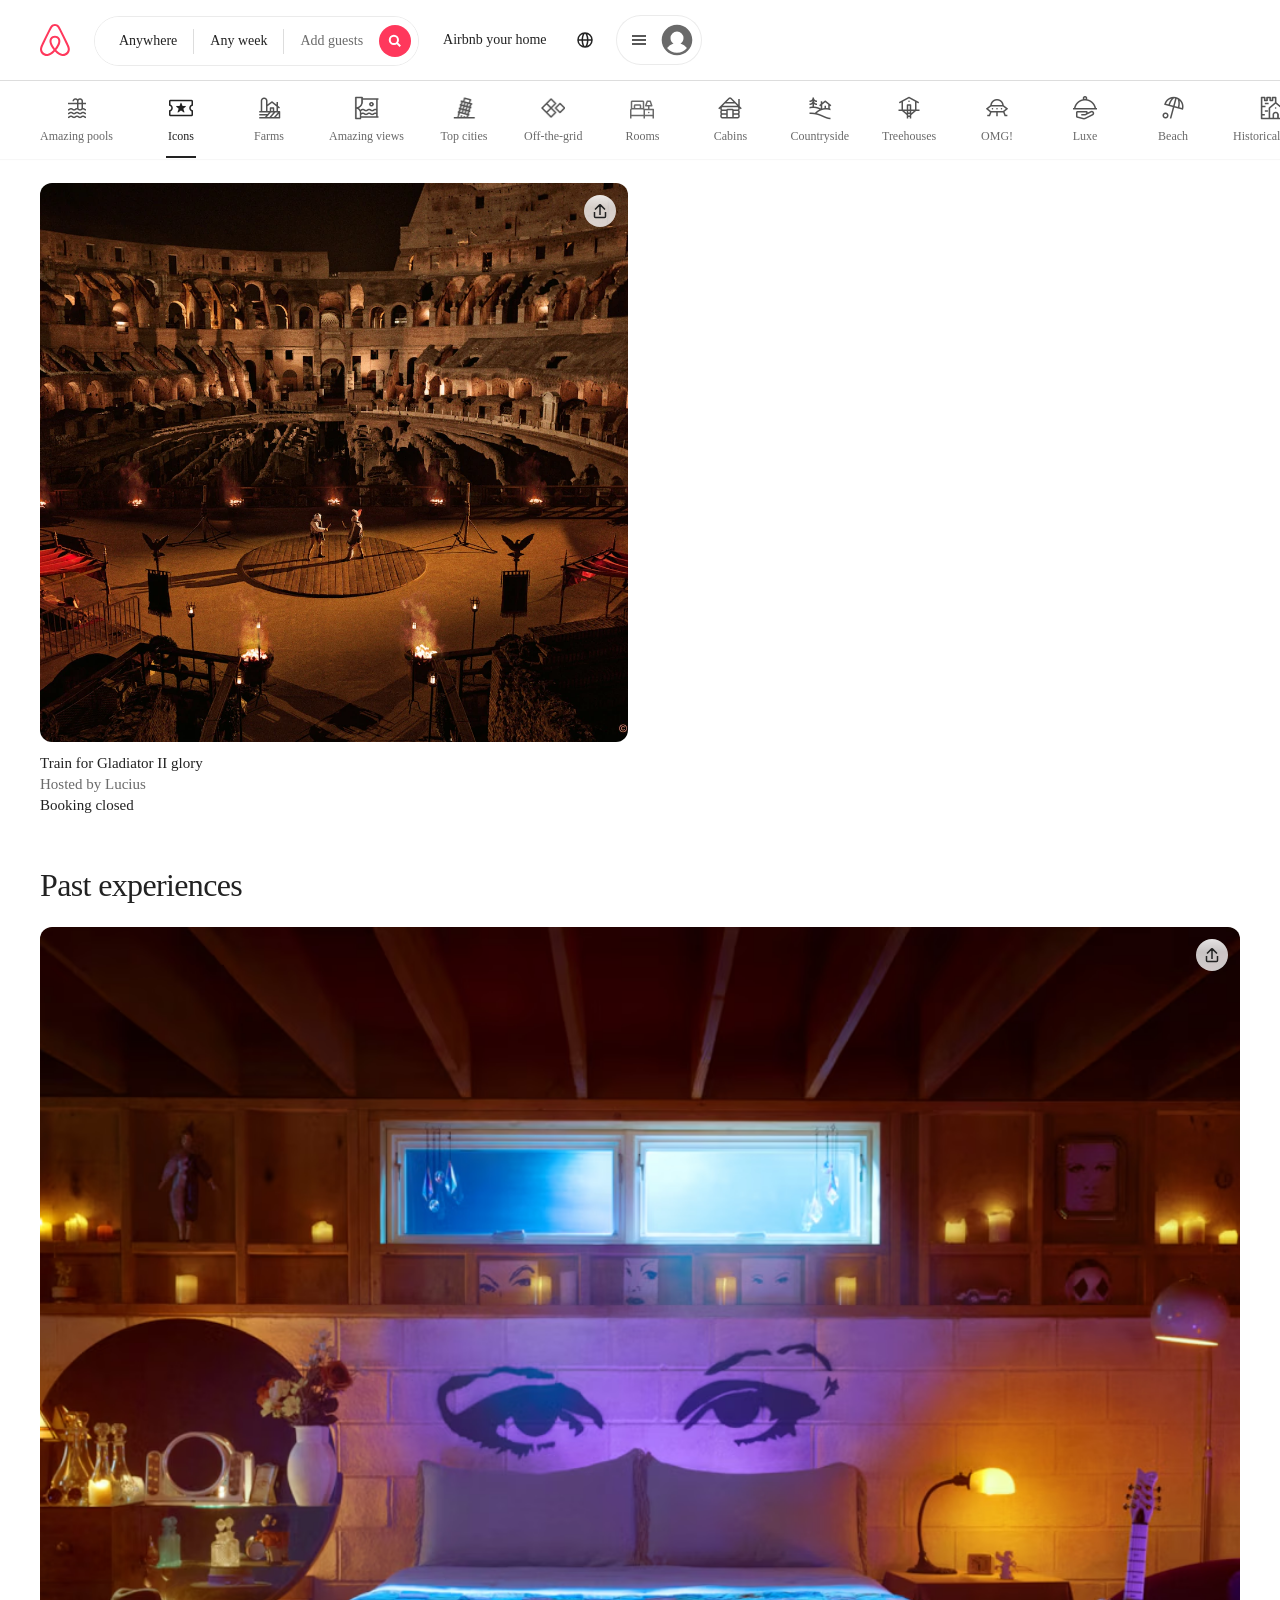
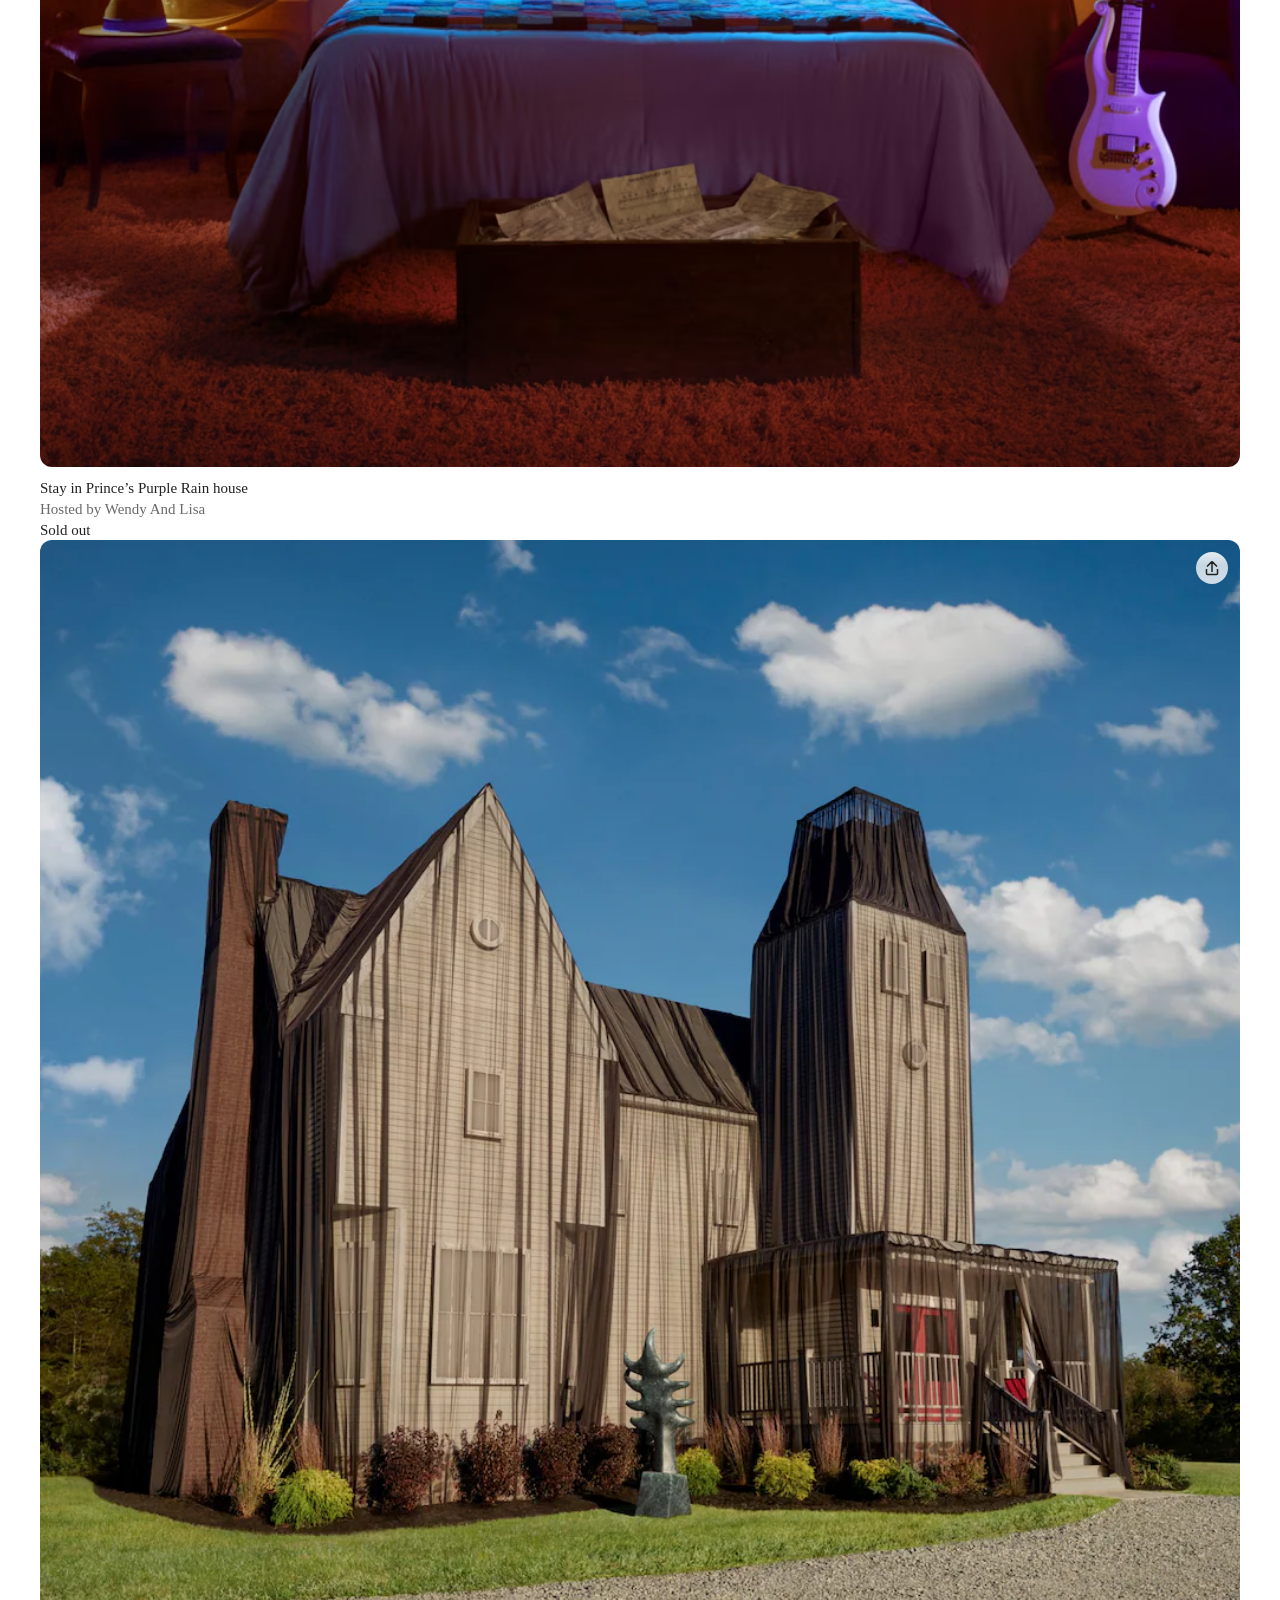
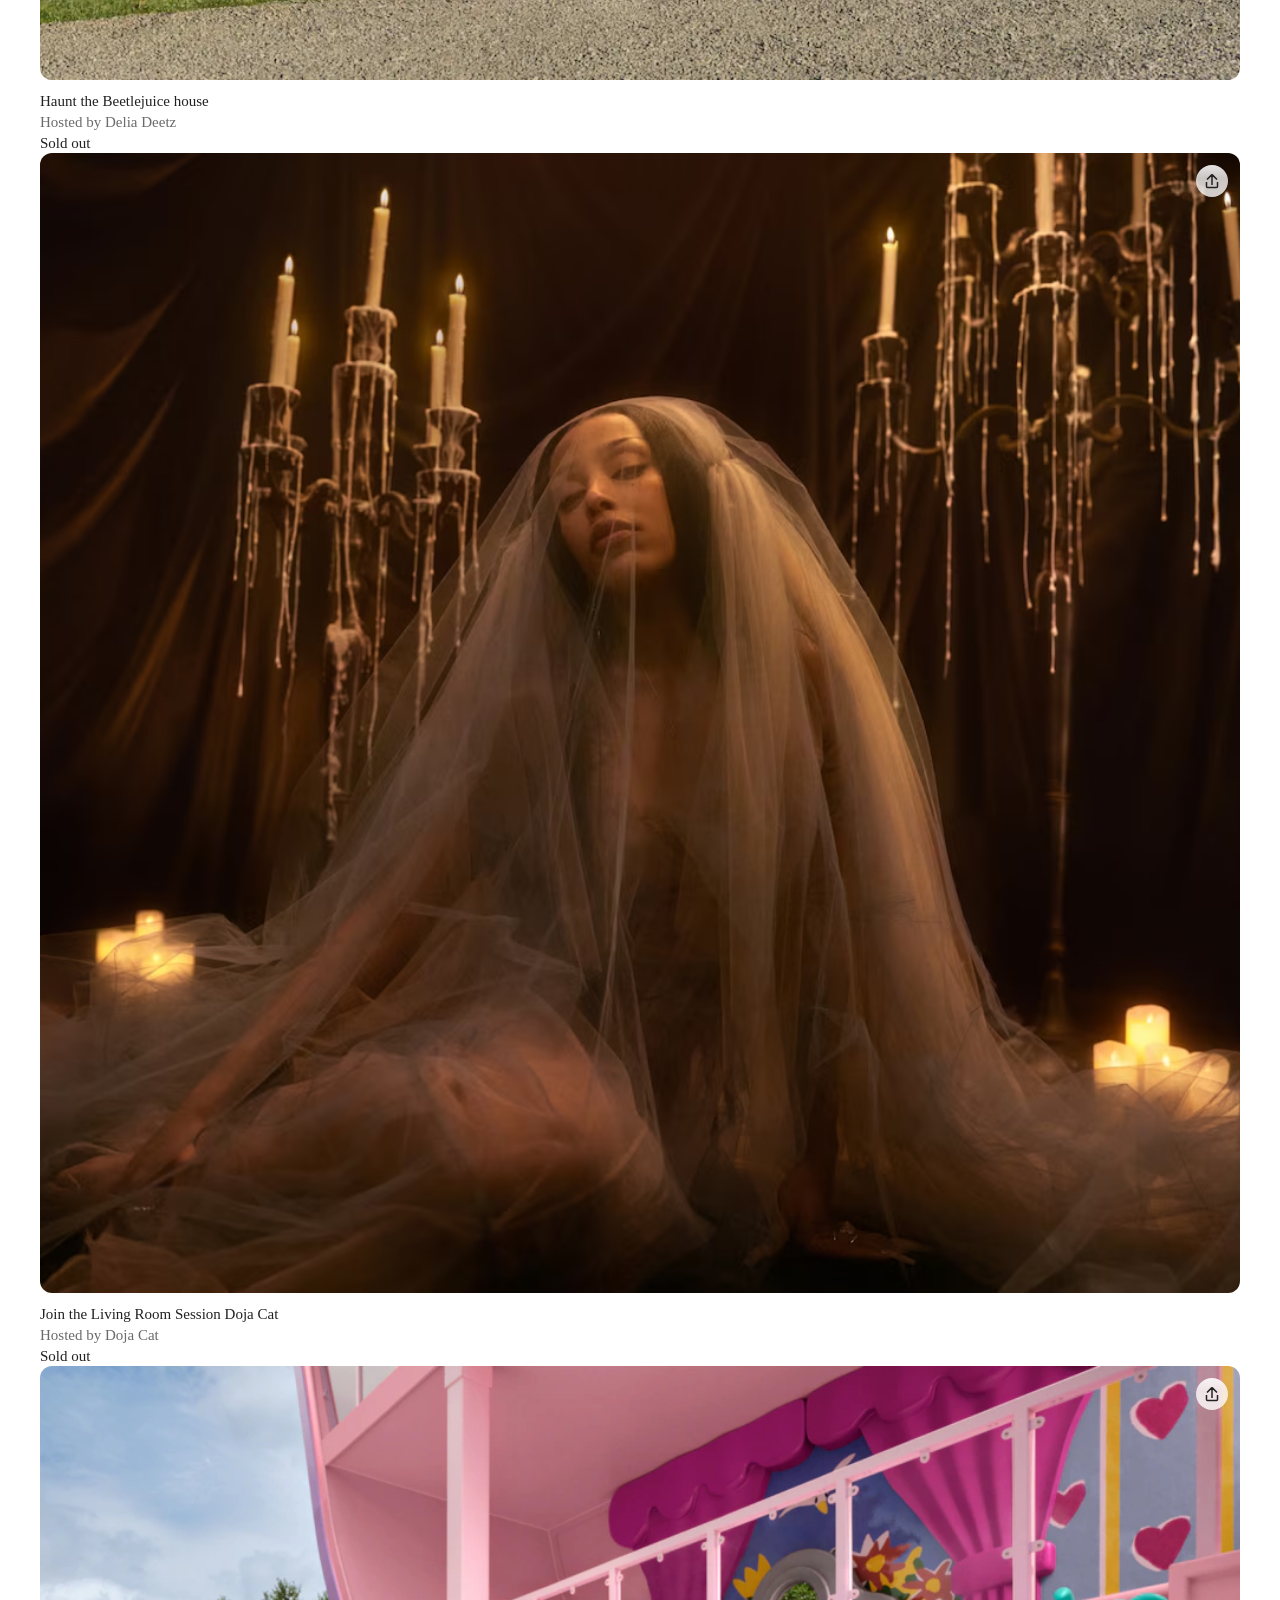
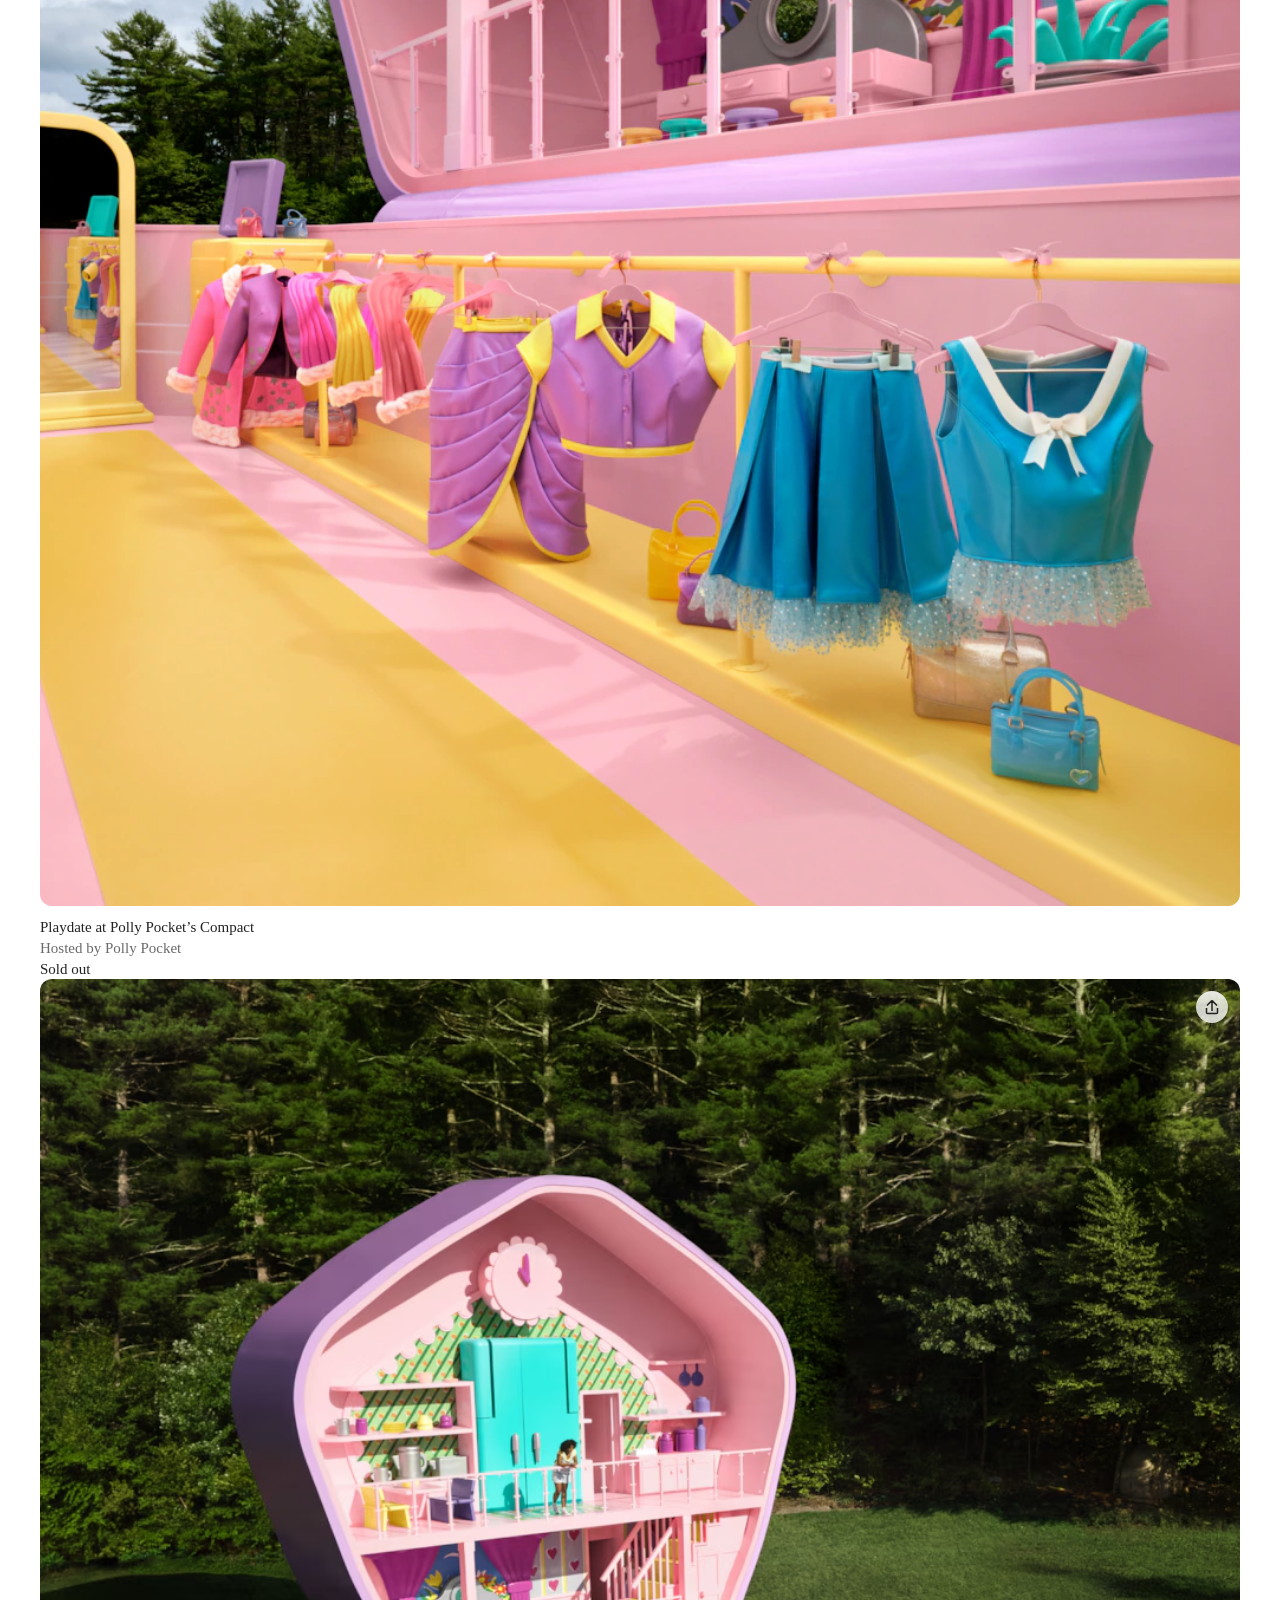
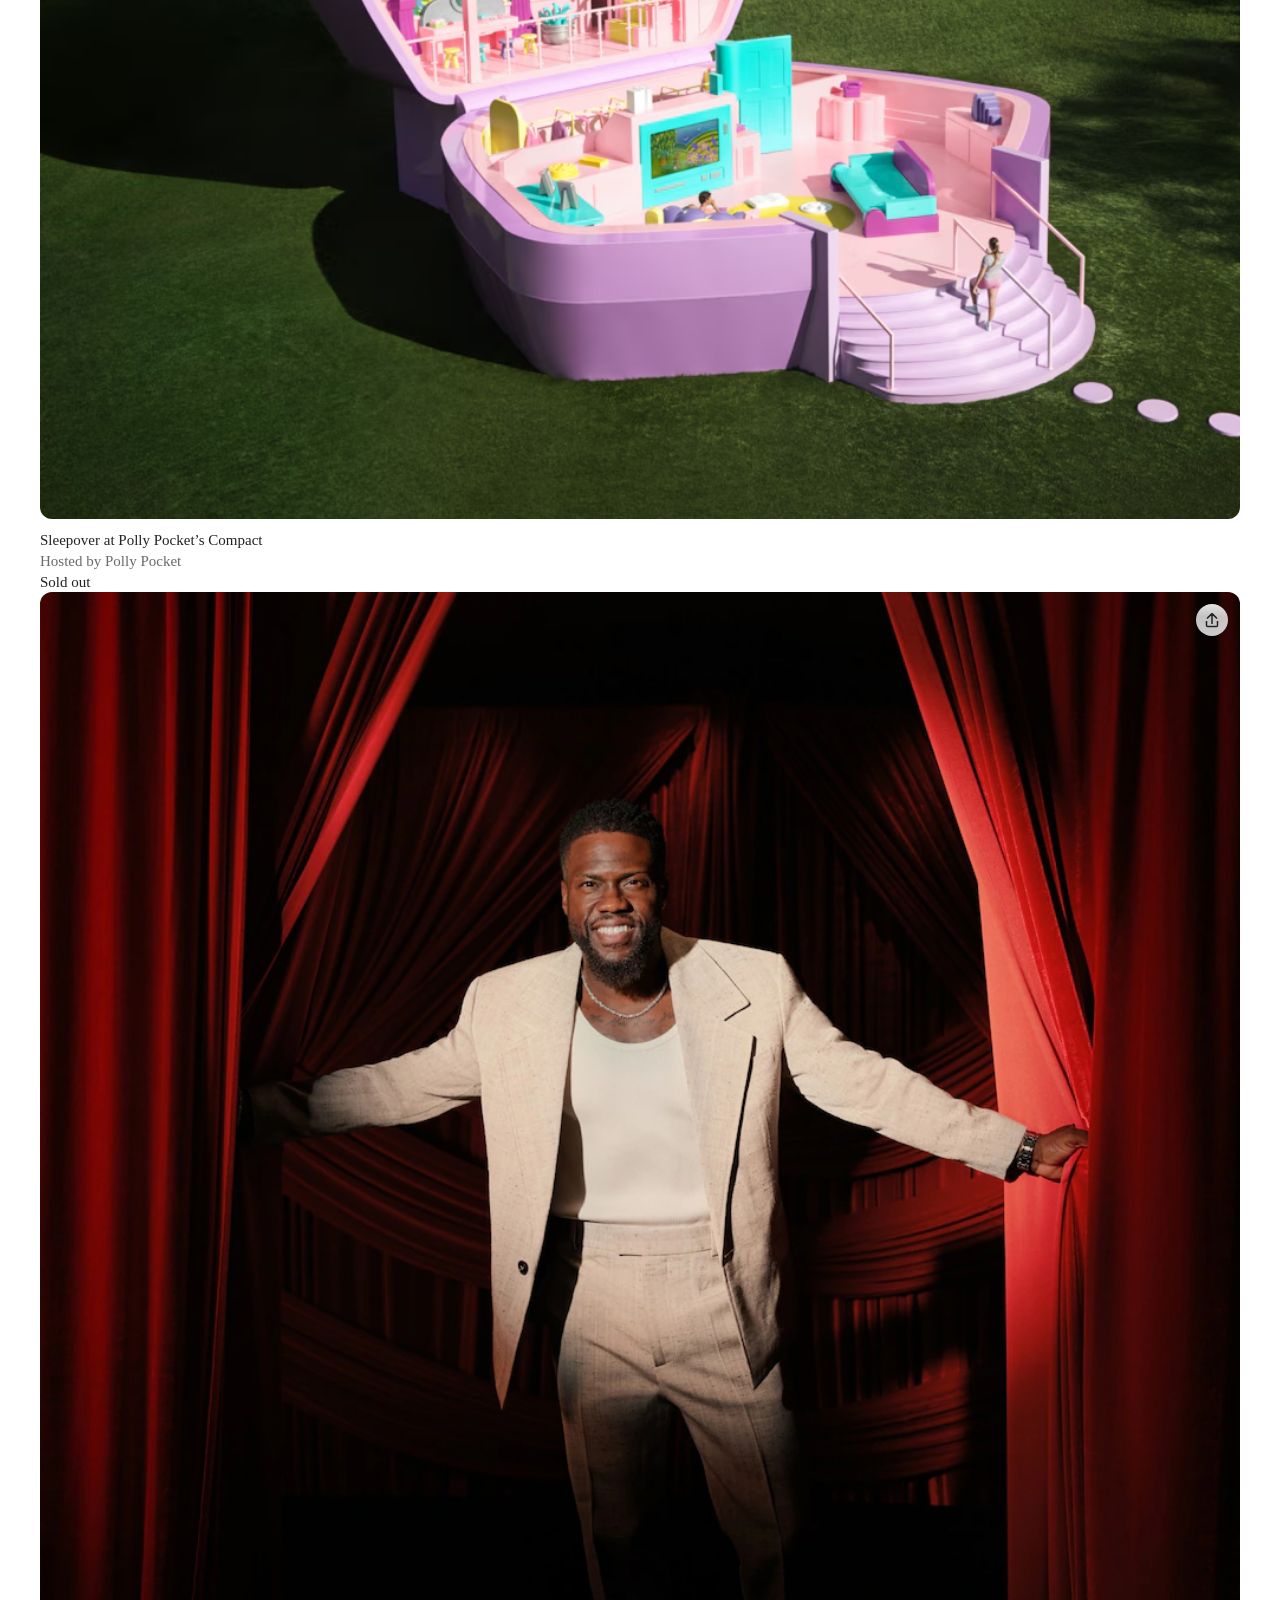
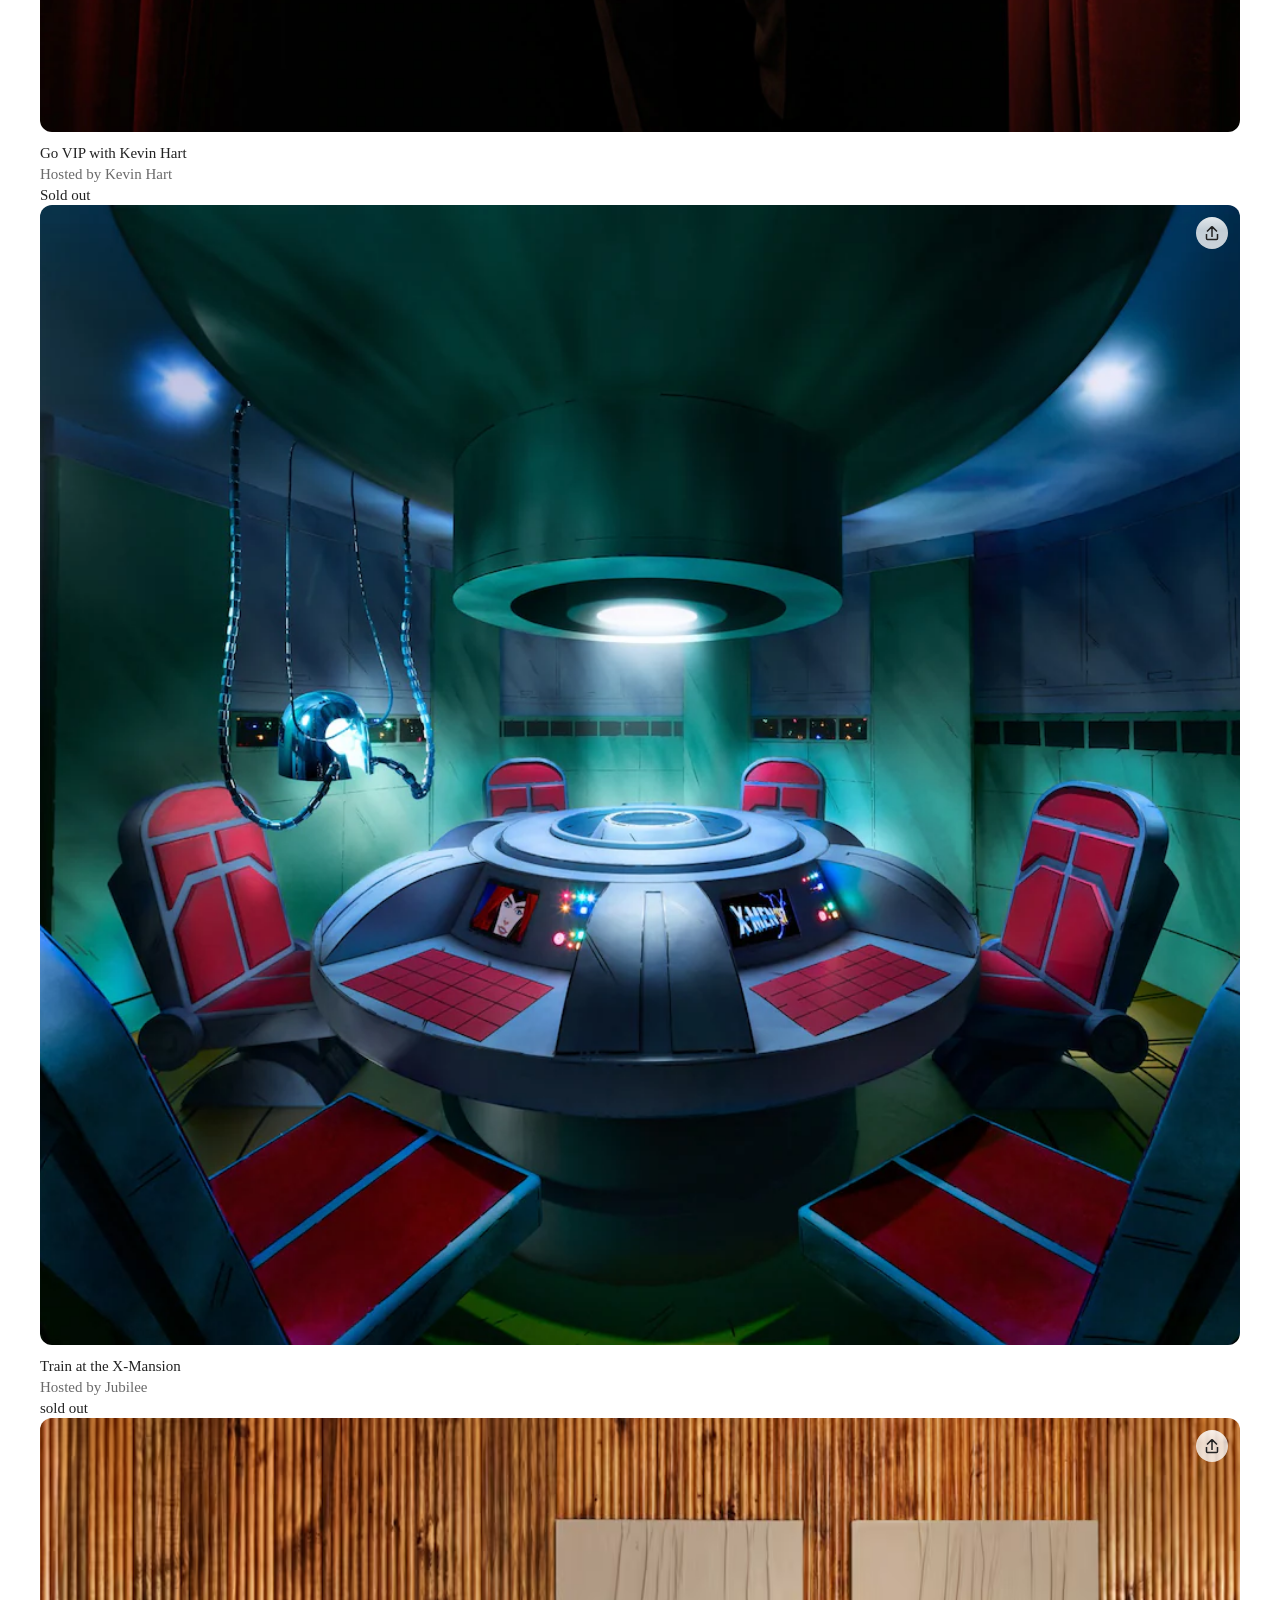
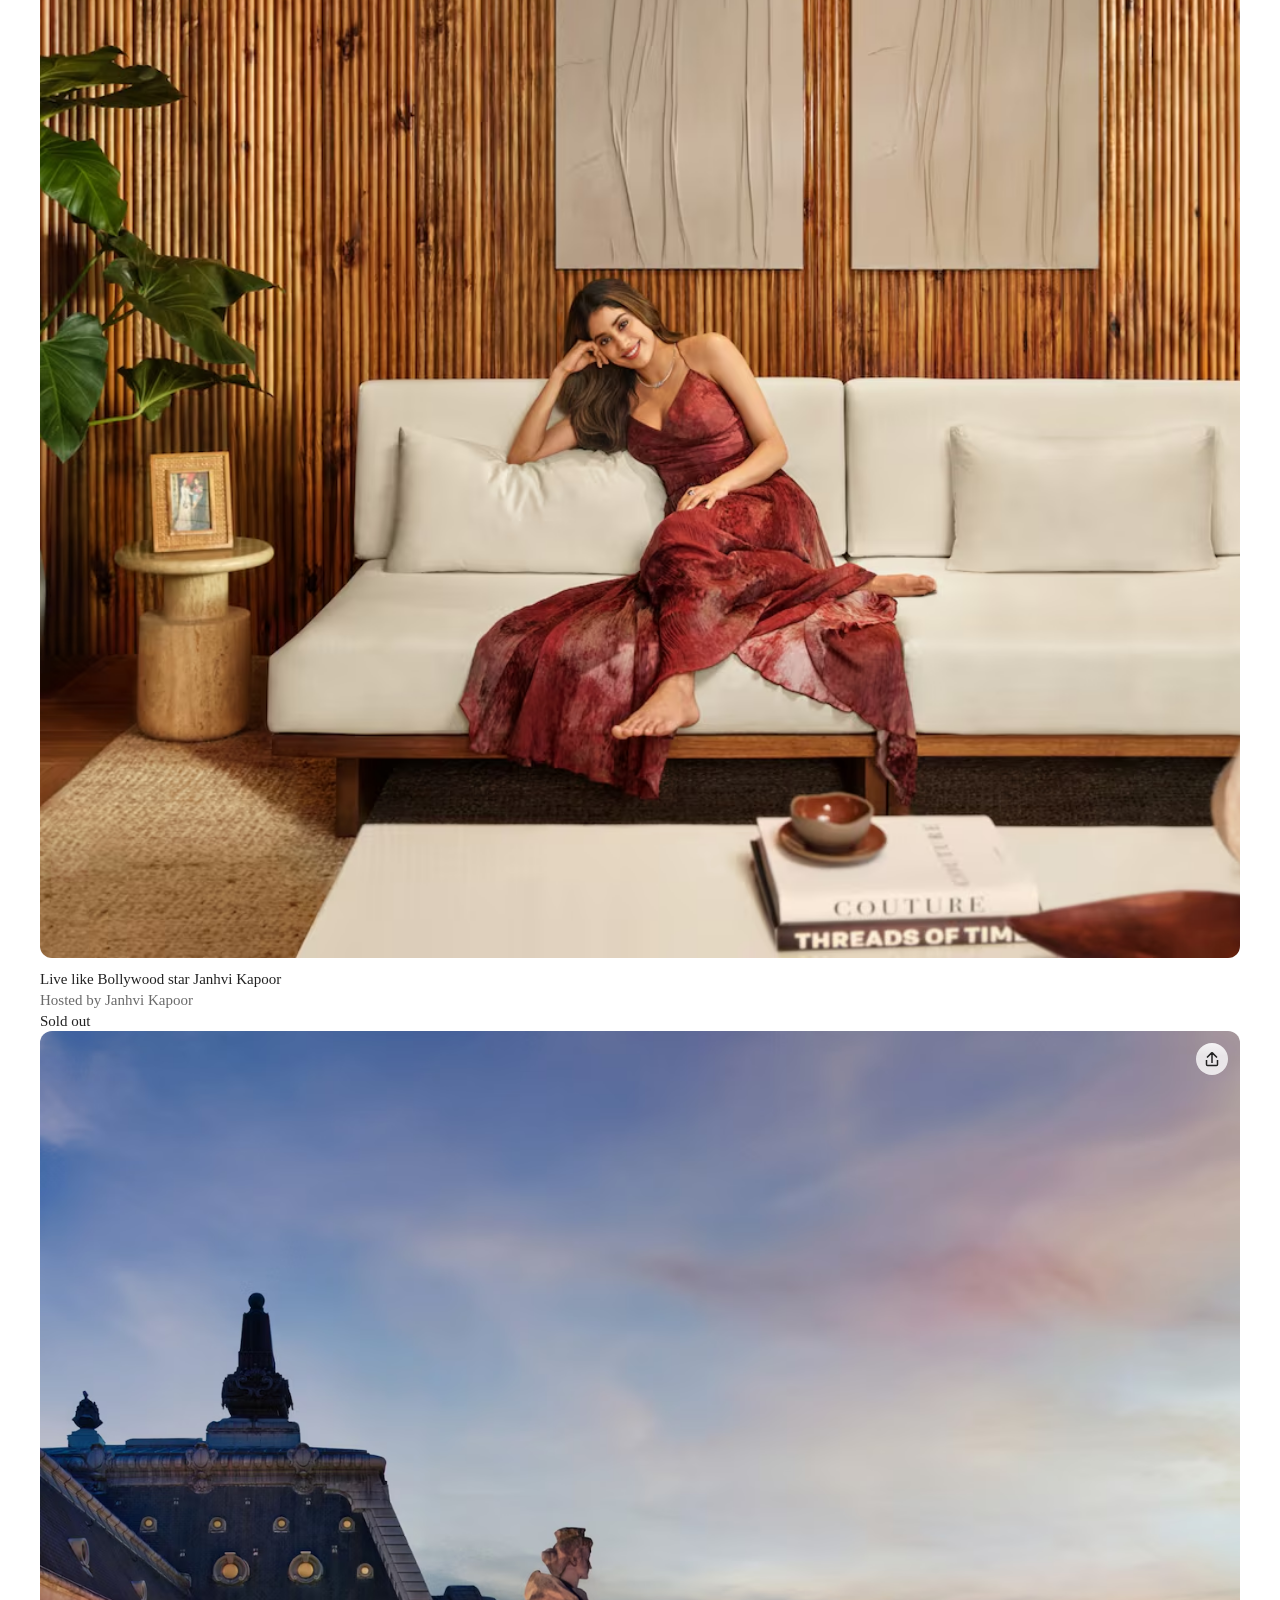
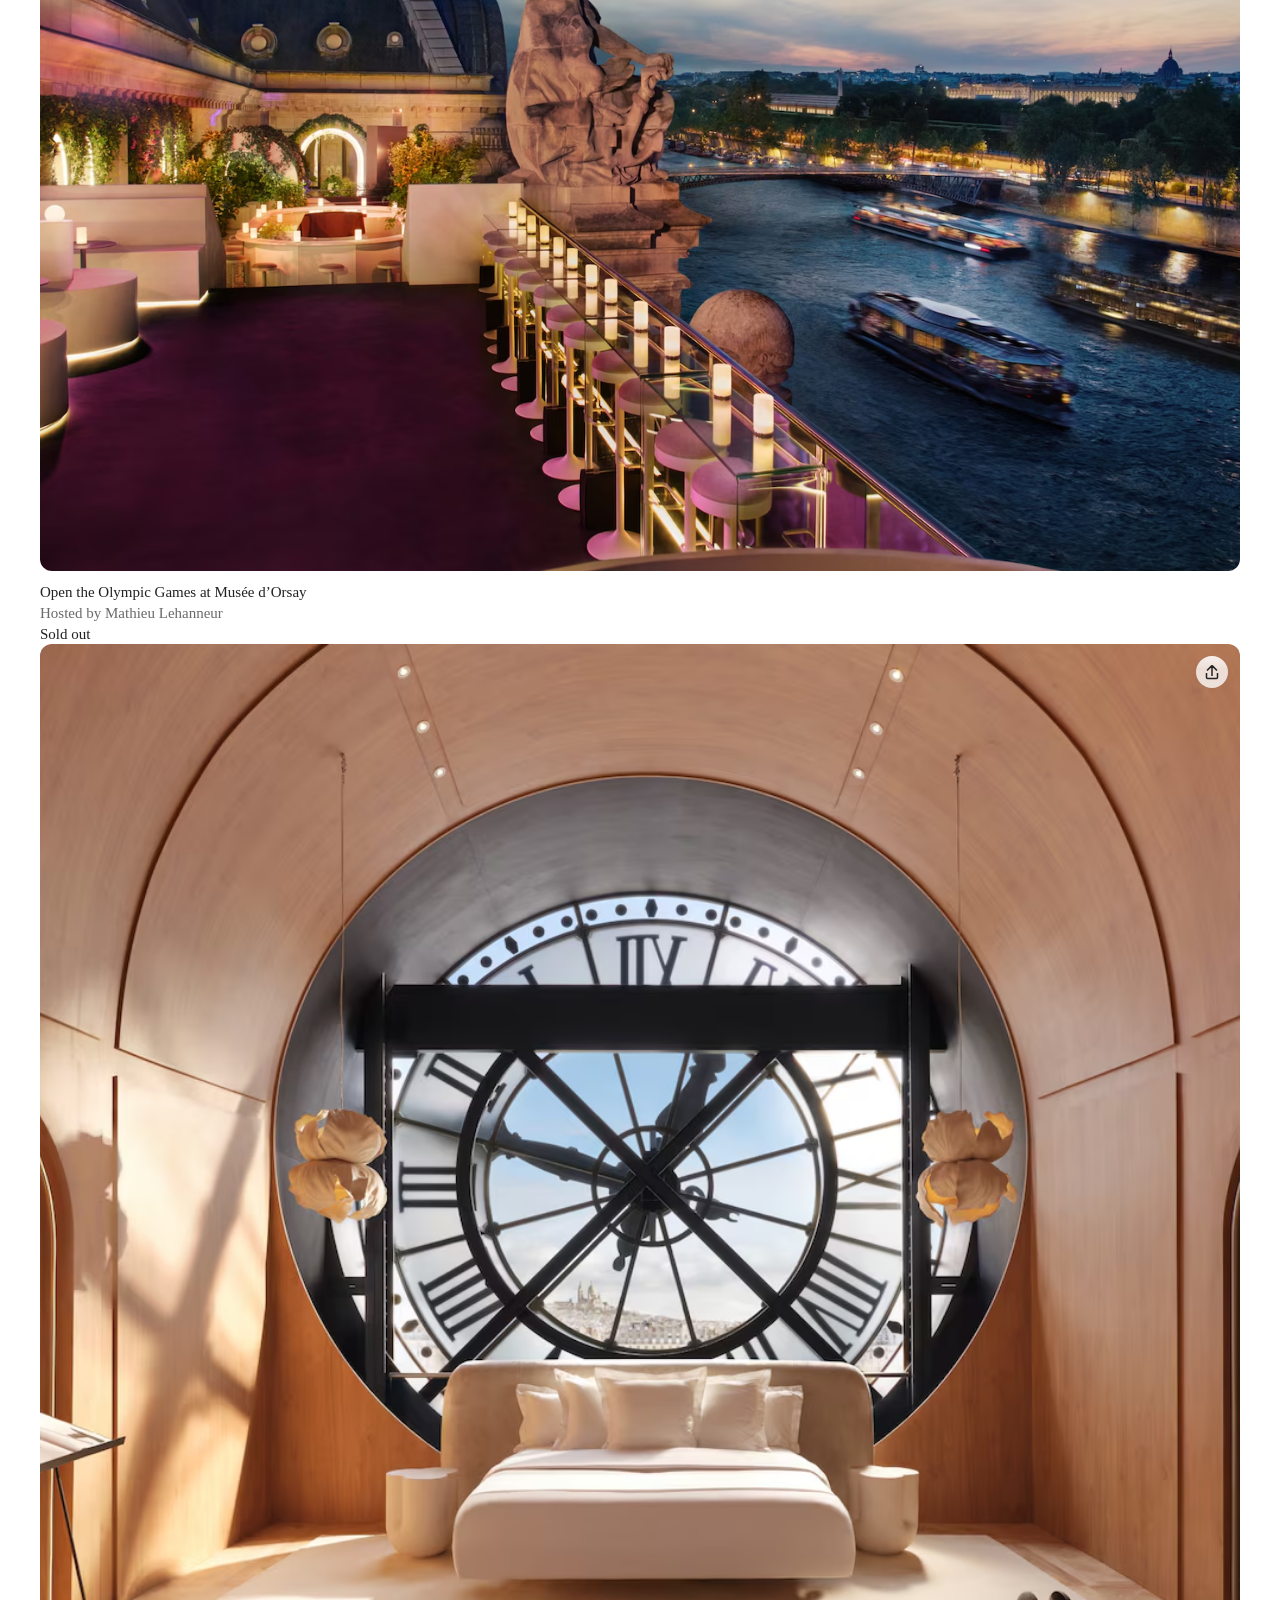
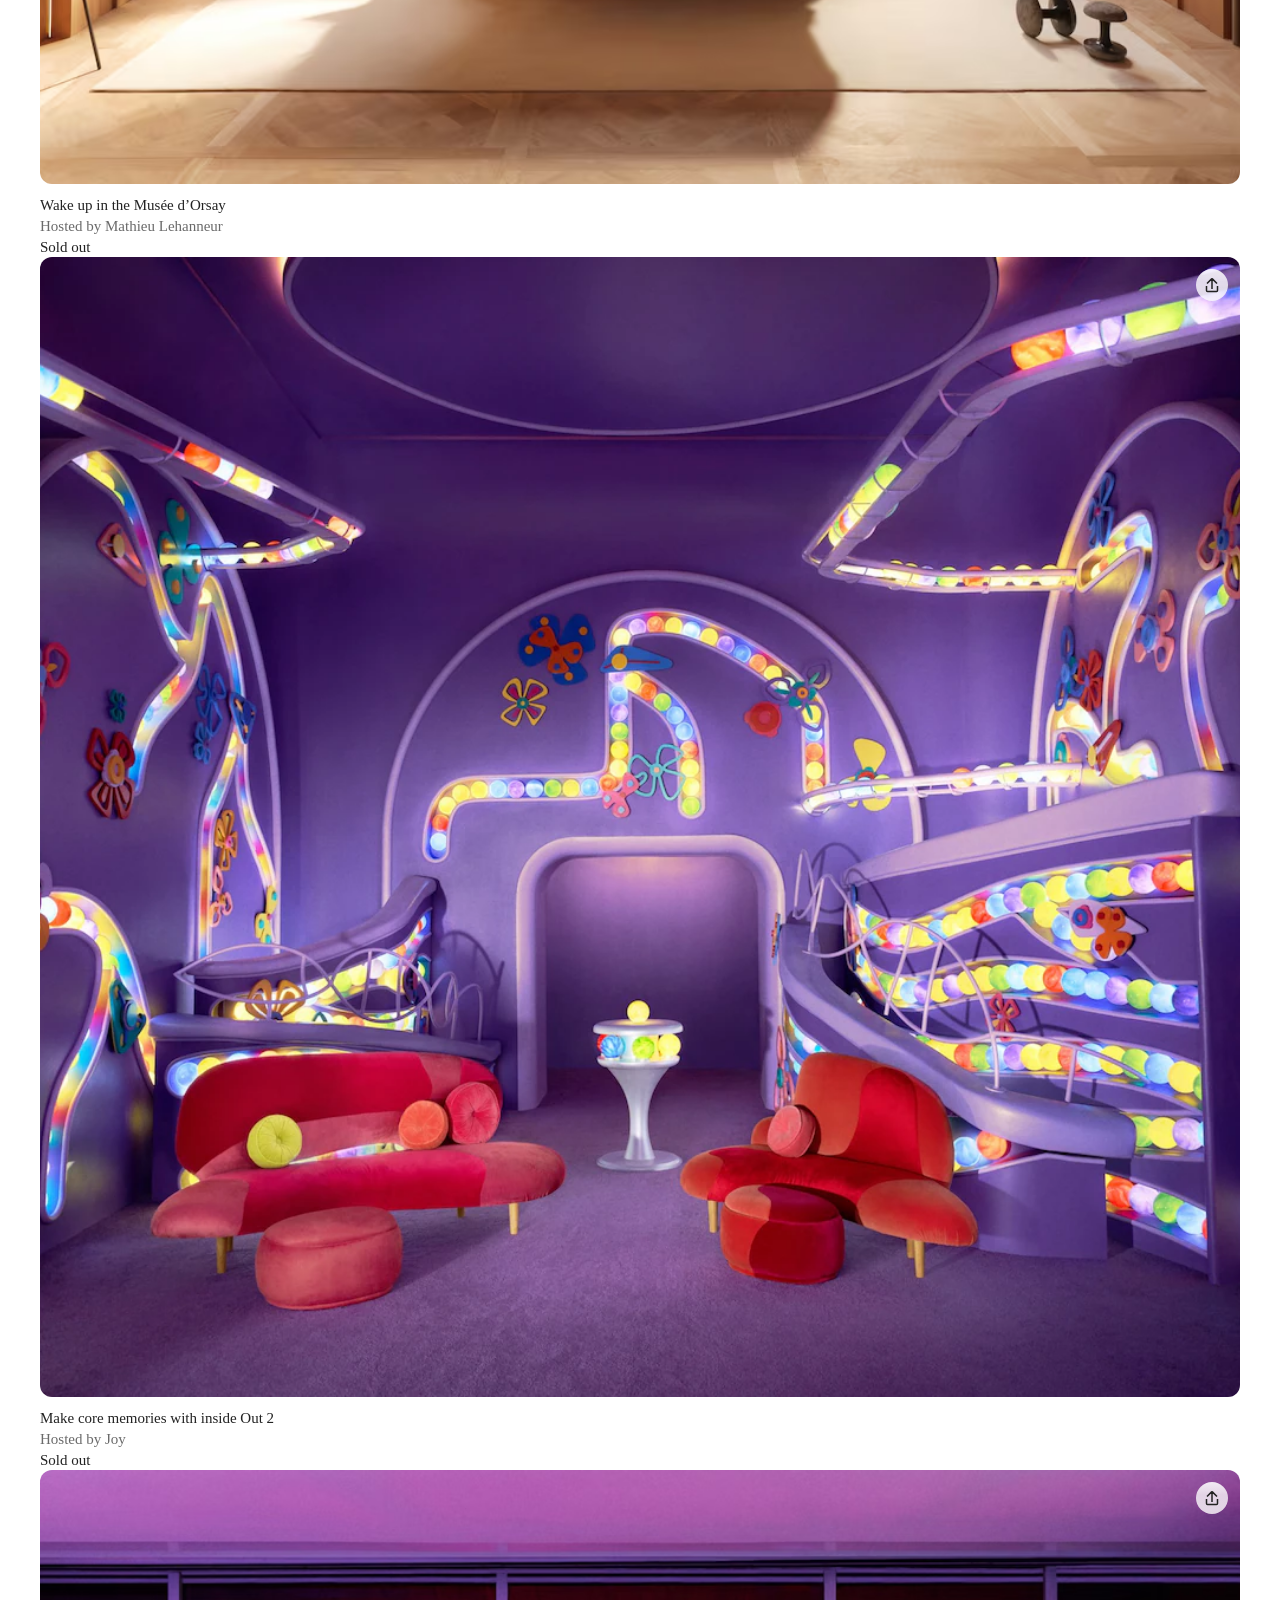
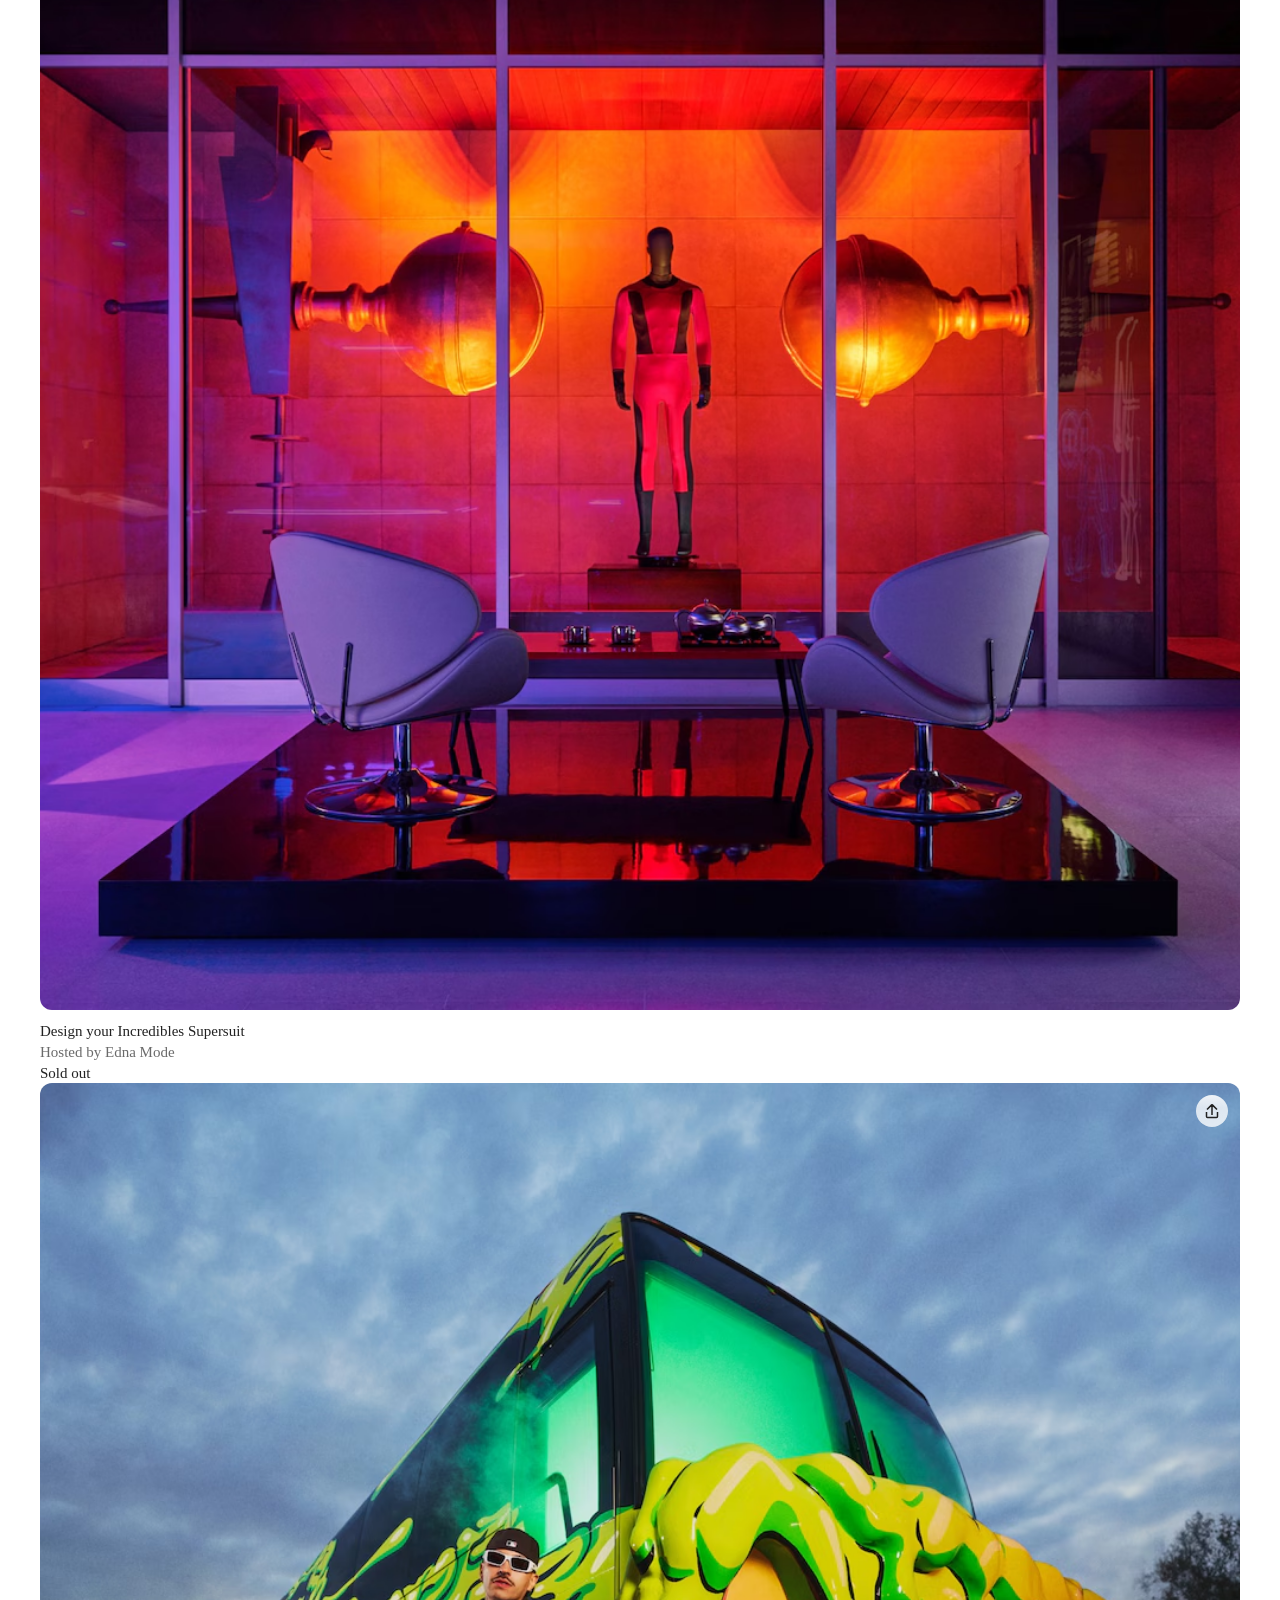
==== commit 616fd95c: "Pending-tab-nav" ====
--- a/airbnb.html
+++ b/airbnb.html
@@ -36,18 +36,20 @@
                             </div>
                             <div class="button-container">
                                 <div class="btnc-1">
-                                    <button>Anywhere</button>
-                                    <button>Any week</button>
-                                    <button class="bc1">
-                                        <div class="bc11">Add guests</div>
-                                        <div class="bc12"><svg xmlns="http://www.w3.org/2000/svg" viewBox="0 0 32 32" aria-hidden="true" role="presentation" focusable="false" style="display: block; fill: none; height: 12px; width: 12px; stroke: currentcolor; stroke-width: 5.33333; overflow: visible;"><path fill="none" d="M13 24a11 11 0 1 0 0-22 11 11 0 0 0 0 22zm8-3 9 9"></path></svg></div>
-                                    </button>
+                                        <button class="bc2"><div>Anywhere</div></button>
+                                        <div class="side-line"></div>
+                                        <button class="bc3"><div>Any week</button>
+                                        <div class="side-line"></div>
+                                        <button class="bc1">
+                                            <div class="bc11">Add guests</div>
+                                            <div class="bc12"><svg xmlns="http://www.w3.org/2000/svg" viewBox="0 0 32 32" aria-hidden="true" role="presentation" focusable="false" style="display: block; fill: none; height: 12px; width: 12px; stroke: currentcolor; stroke-width: 5.33333; overflow: visible;"><path fill="none" d="M13 24a11 11 0 1 0 0-22 11 11 0 0 0 0 22zm8-3 9 9"></path></svg></div>
+                                        </button>
                                 </div>
                             </div>
                             <div class="right-tab-nav">
                                 <div class="rtn1">
-                                    <div><div>Airbnb your home</div></div>
-                                    <div class=""><div><svg xmlns="http://www.w3.org/2000/svg" viewBox="0 0 16 16" aria-hidden="true" role="presentation" focusable="false" style="display: block; height: 16px; width: 16px; fill: currentcolor;"><path d="M8 .25a7.77 7.77 0 0 1 7.75 7.78 7.75 7.75 0 0 1-7.52 7.72h-.25A7.75 7.75 0 0 1 .25 8.24v-.25A7.75 7.75 0 0 1 8 .25zm1.95 8.5h-3.9c.15 2.9 1.17 5.34 1.88 5.5H8c.68 0 1.72-2.37 1.93-5.23zm4.26 0h-2.76c-.09 1.96-.53 3.78-1.18 5.08A6.26 6.26 0 0 0 14.17 9zm-9.67 0H1.8a6.26 6.26 0 0 0 3.94 5.08 12.59 12.59 0 0 1-1.16-4.7l-.03-.38zm1.2-6.58-.12.05a6.26 6.26 0 0 0-3.83 5.03h2.75c.09-1.83.48-3.54 1.06-4.81zm2.25-.42c-.7 0-1.78 2.51-1.94 5.5h3.9c-.15-2.9-1.18-5.34-1.89-5.5h-.07zm2.28.43.03.05a12.95 12.95 0 0 1 1.15 5.02h2.75a6.28 6.28 0 0 0-3.93-5.07z"></path></svg></div></div>
+                                    <div class="tnd1"><div>Airbnb your home</div></div>
+                                    <div class="tnd2"><div><svg xmlns="http://www.w3.org/2000/svg" viewBox="0 0 16 16" aria-hidden="true" role="presentation" focusable="false" style="display: block; height: 16px; width: 16px; fill: currentcolor;"><path d="M8 .25a7.77 7.77 0 0 1 7.75 7.78 7.75 7.75 0 0 1-7.52 7.72h-.25A7.75 7.75 0 0 1 .25 8.24v-.25A7.75 7.75 0 0 1 8 .25zm1.95 8.5h-3.9c.15 2.9 1.17 5.34 1.88 5.5H8c.68 0 1.72-2.37 1.93-5.23zm4.26 0h-2.76c-.09 1.96-.53 3.78-1.18 5.08A6.26 6.26 0 0 0 14.17 9zm-9.67 0H1.8a6.26 6.26 0 0 0 3.94 5.08 12.59 12.59 0 0 1-1.16-4.7l-.03-.38zm1.2-6.58-.12.05a6.26 6.26 0 0 0-3.83 5.03h2.75c.09-1.83.48-3.54 1.06-4.81zm2.25-.42c-.7 0-1.78 2.51-1.94 5.5h3.9c-.15-2.9-1.18-5.34-1.89-5.5h-.07zm2.28.43.03.05a12.95 12.95 0 0 1 1.15 5.02h2.75a6.28 6.28 0 0 0-3.93-5.07z"></path></svg></div></div>
                                 </div>
                                 <div class="rtn2">
                                     <div class="rtn-b"><button>
@@ -61,6 +63,7 @@
                     </div>
 
                 </div>
+                <div class="line1"></div>
                 <div class="sec-nav-con">
                     <div class="logo-container">
                         <div class="logos">
@@ -320,6 +323,7 @@
                     </div>
                     <div class="next-button"></div>
                 </div>
+                <div class="underline"></div>
             </div>
         </nav>
         <section>
--- a/airbnb.css
+++ b/airbnb.css
@@ -706,6 +706,14 @@
 /* tablet view */
 
 @media screen and (min-width:768px) {
+
+  /* _____Nav_____ */
+
+  .nav-container{
+    height: auto;
+    box-shadow: rgba(0, 0, 0, 0.08) 0px 0px 2px 0px;
+
+  }
   .nav-mob-container{
     display: none;
   }
@@ -713,14 +721,18 @@
     box-shadow: 4px;
   }
   .nav-tab-container{
-    width: 100%;
-    display: flex;
-  }
-  .nav-for-tab{
+    /* width: 100%; */
     display: flex;
     padding-inline: 40px;
+    text-size-adjust: 100%;
+
+  }
+  .nav-for-tab{
+    max-width: 100%;
+    display: flex;
     align-items: center;
     justify-content: flex-start;
+    text-size-adjust: 100%;
   }
   .site-main-logo .si-ma-lo{
     height: 80px;
@@ -729,20 +741,171 @@
     align-items: center;
   }
   .button-container{
+    height: 48px;
     display: flex;
+    padding: 0px 24px;
+    max-width: 348px !important;
+    text-size-adjust: 100%;
   }
   .btnc-1{
-    padding-inline: 24px;
-    /* min-width: 348px; */
+    height: 100%;
+    width: 100%;
+    display: flex;
+    flex-flow:row;
+    align-items: center;
+    justify-content: flex-start;
+    border: 0.5px solid rgba(0, 0, 0, 0.08);
+    border-radius: 30px;
+    text-size-adjust: 100%;
   }
   .btnc-1 button{
+    padding: 0;
+    min-width: 0;
+    height: 48px;
     border: none;
+    display: flex;
+    flex-grow: 0;
+    flex-shrink: 1;
+    flex-basis: auto;
+    font-size: 14px;
+    font-weight: 500;
+    font-family: "Airbnb Cereal VF";
+    border-radius: 30px;
+    align-items: center;
+    white-space: nowrap;
+    color: #222222;
     background-color: #ffffff;
   }
+  .btnc-1 .side-line{
+    width: 1px;
+    height: 25px;
+    color: #222222;
+    background-color: #DDDDDD;
+  }
+
+  .btnc-1 .bc2{
+    padding-left: 8px;
+  }
+  .btnc-1 button div{
+    display: inline-block;
+    padding-inline: 16px;
+    line-height: 22px;
+    letter-spacing: 0;
+    overflow: hidden;
+    text-overflow: ellipsis;  
+    text-wrap-mode: nowrap;  
+  }
+  .btnc-1 .bc1 .bc11{
+    color: #6A6A6A;
+    font-weight: 400;
+  }
+  .btnc-1 .bc1 .bc12{
+    padding: 10px;
+    color: #ffffff;
+    margin: 7px 7px 7px 0;
+    background-color: #FF385C;
+    border-radius: 50%;
+  }
   .right-tab-nav{
+    height: 80px;
+    width: 100%;
     display: flex;
     align-items: center;
-    justify-content: center;
-  }
-
-}
+    justify-content: flex-end;
+  }
+  .right-tab-nav .rtn1{
+    display: flex;
+    padding-right: 8px;
+    justify-content: flex-end;
+  }
+  .right-tab-nav .rtn1 .tnd1{
+    padding: 15px 15px 15px 0;
+    color: #222222;
+    font-weight: 500;
+    text-wrap-mode: nowrap;
+  }
+  .right-tab-nav .rtn1 .tnd2{
+    display: flex;
+    padding: 15px;
+    align-items: center;
+  }
+  .right-tab-nav .rtn-b button{
+    display: flex;
+    align-items: center;
+    /* justify-content: space-between; */
+    border: 0.5px solid rgba(0, 0, 0, 0.08);
+    background-color: #ffffff;
+    border-radius: 40px;
+    padding: 8px 8px 8px 14px;
+  }
+  .right-tab-nav .rtn-b .rtn-b1{
+    color: rgb(34,34,34);
+  }
+  .right-tab-nav .rtn-b .rtn-b2{
+    color: rgb(106, 106, 106);
+    margin-left: 14px;
+  }
+  .nav-container::after{
+    display: none;
+  }
+  .logo-container{
+    height: 78px;
+  }
+  .logo-container::after{
+    /* border: 3px solid #222222; */
+    width: 100%;
+    height: 0.5px;
+    font-size: 14px;
+    content: '';
+    background-repeat: repeat;
+    box-shadow: rgb(0 0 0/16%) 0 0 calc(2px + 4px);
+    z-index: 1;
+  }
+  .logos{
+    padding-inline: 40px;
+    column-gap: 32px;
+  }
+  .logo .log{
+    row-gap: 8px;
+    margin-top: -2px;
+    min-width: 56px;
+  }
+  #fm{
+    margin-right: 8px;
+  }
+  #fm1::after{
+    margin: 12px 0px 0px 13px;
+  }
+  .line1{
+    width: 100%;
+    height: 0.5px;
+    font-size: 14px;
+    background-color: #DDDDDD;
+    border-image-repeat: repeat;
+    font-family: "Airbnb Cereal VF";
+  }
+  .underline{
+    width: 100%;
+    height: 0.5px;
+    font-size: 13px;
+    background-color: #F7F7F7;
+    border-image-repeat: repeat;
+    font-family: "Airbnb Cereal VF";
+  }
+
+  /*_____ Sec2 ____ */
+  .container-for-contents{
+    /* margin: 0px 40px; */
+    padding: 0px 40px;
+  }
+  .container1{
+    display: grid;
+    grid-template-columns: repeat(2, 1fr);
+    gap: 24px;
+  }
+  .space{
+    display: none;
+  }
+
+}
+
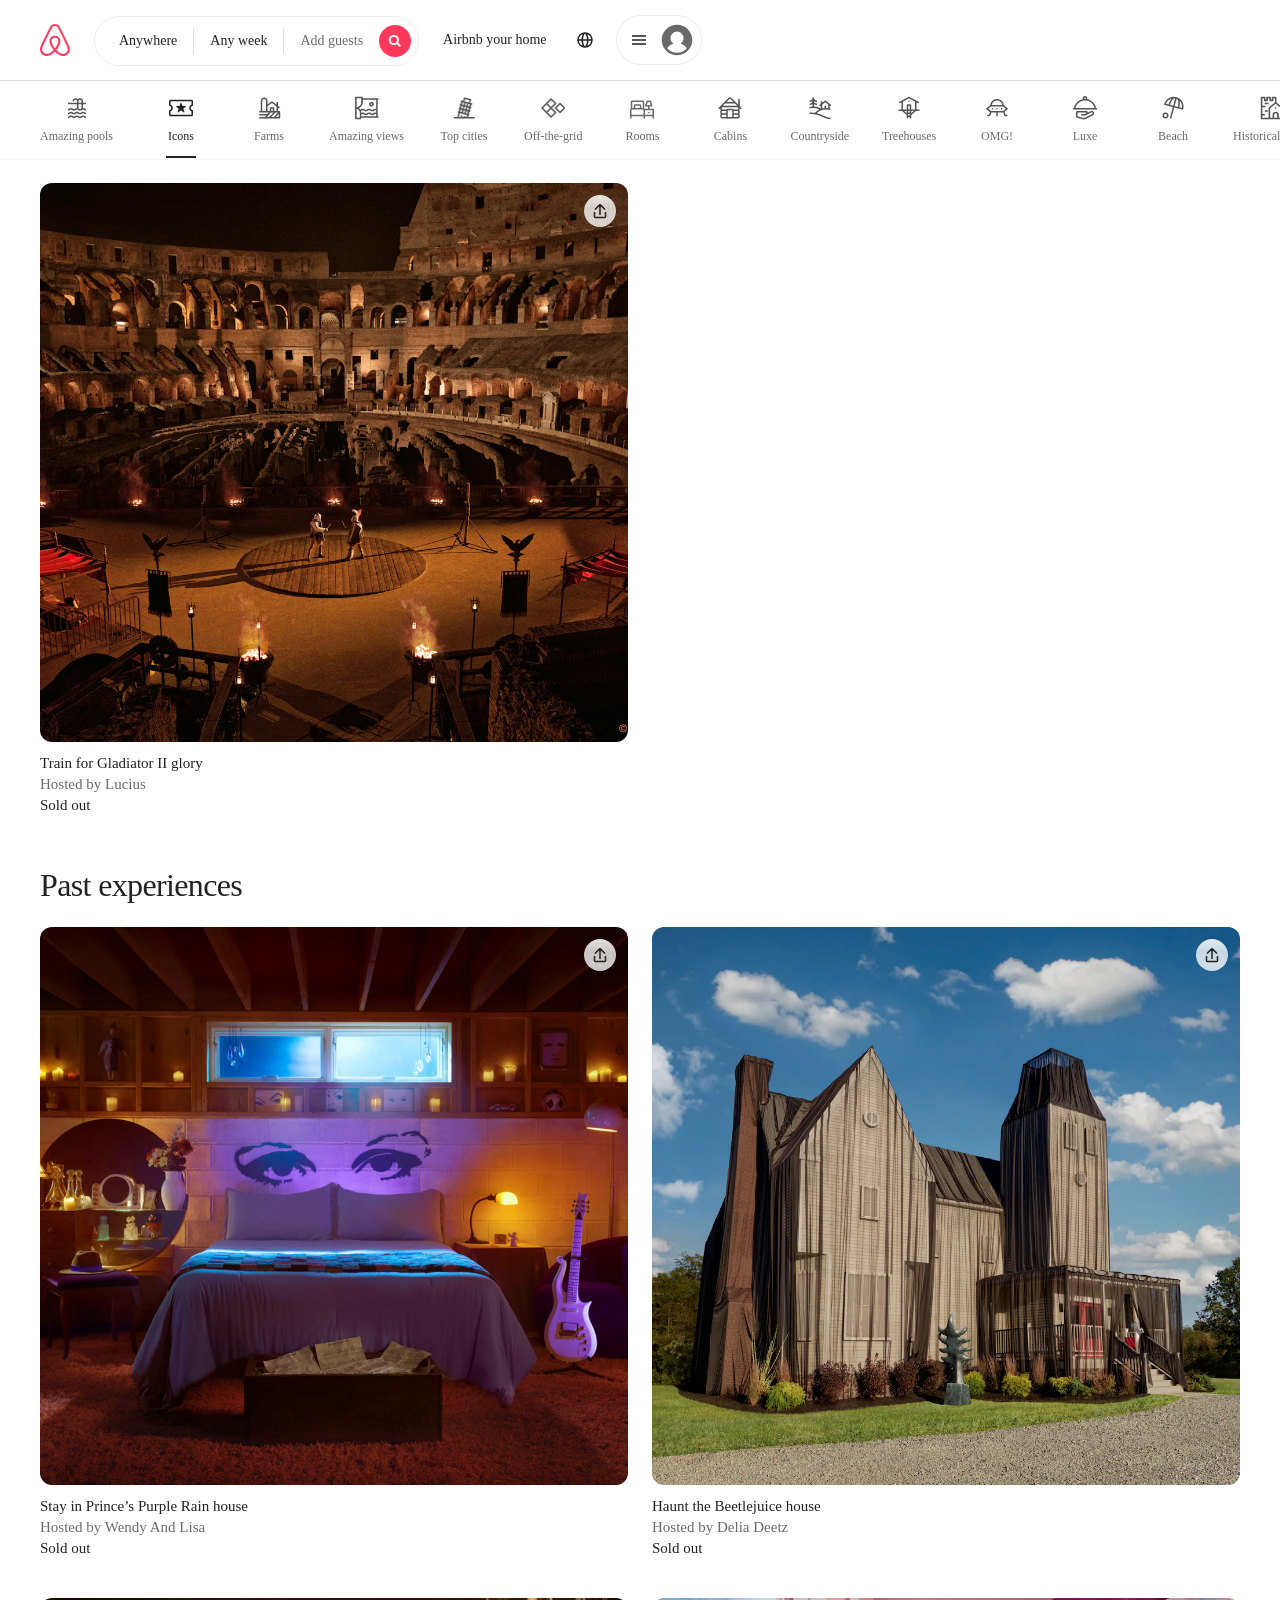
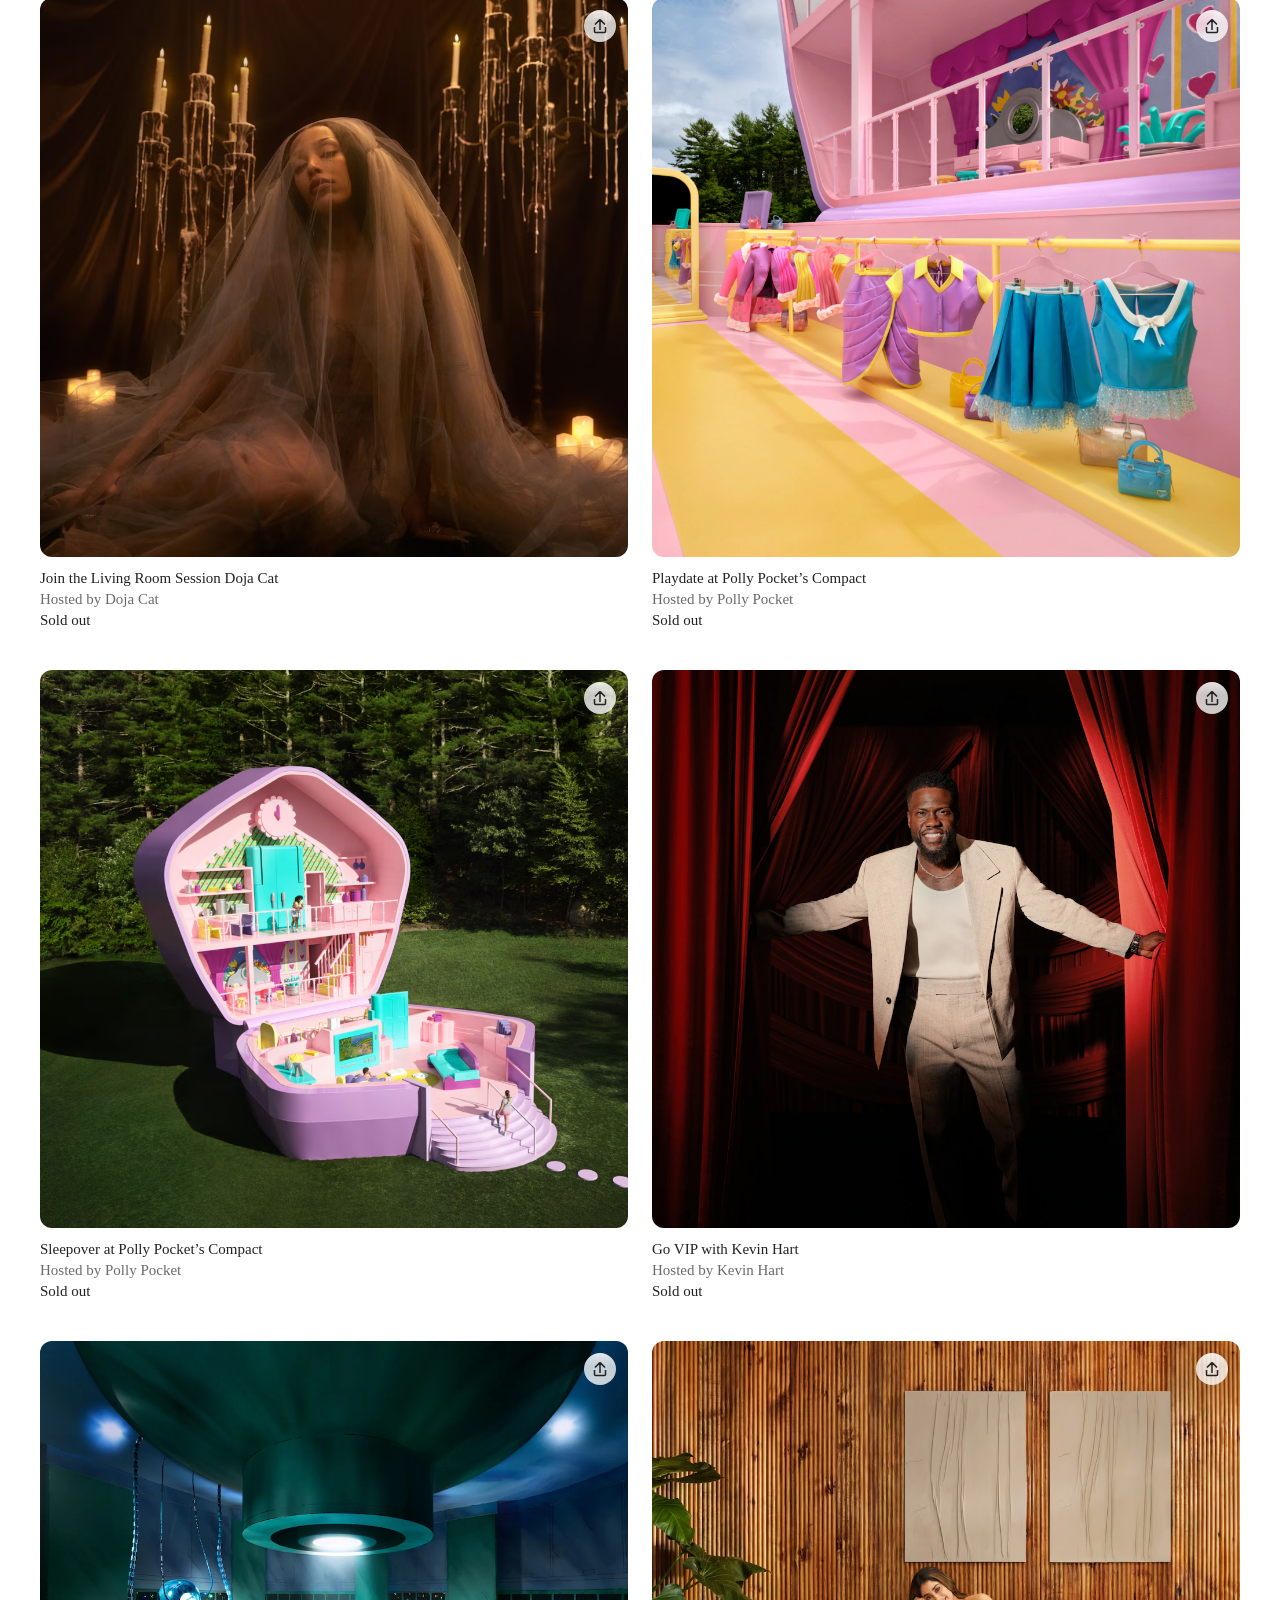
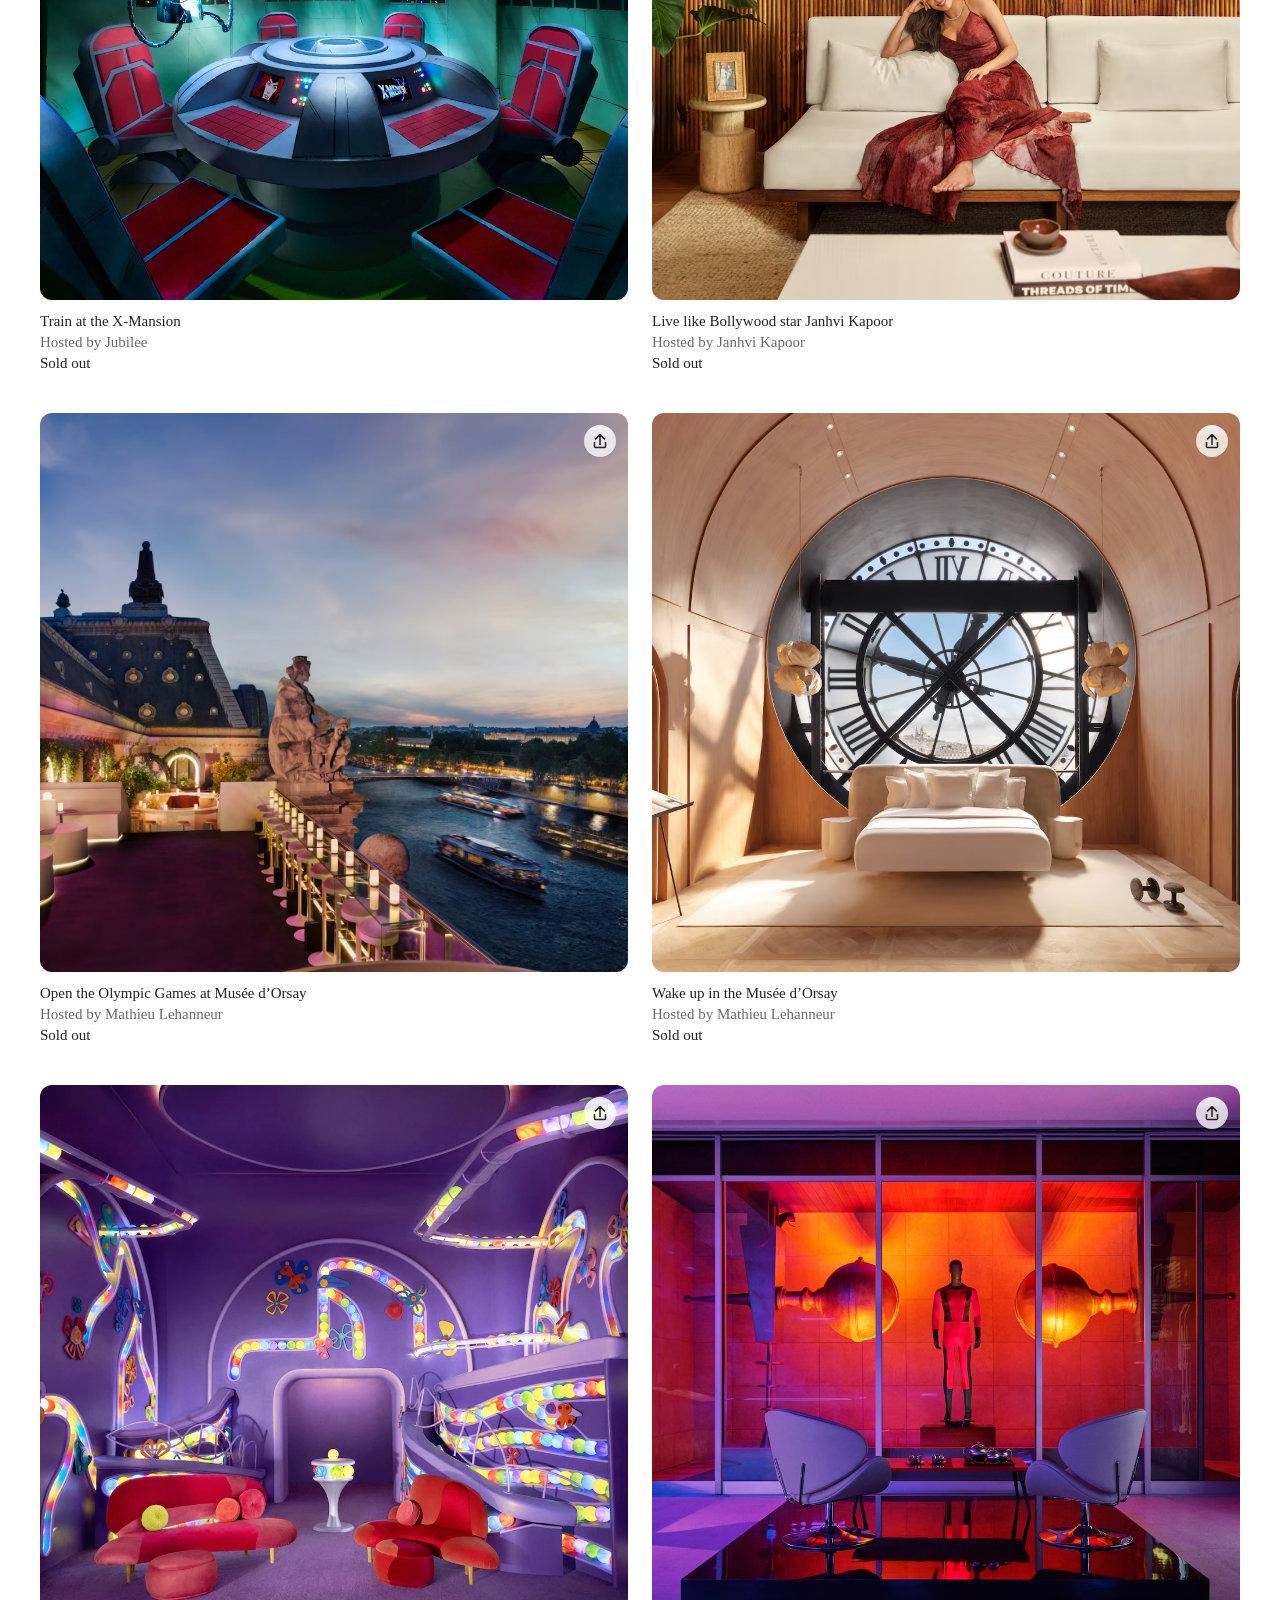
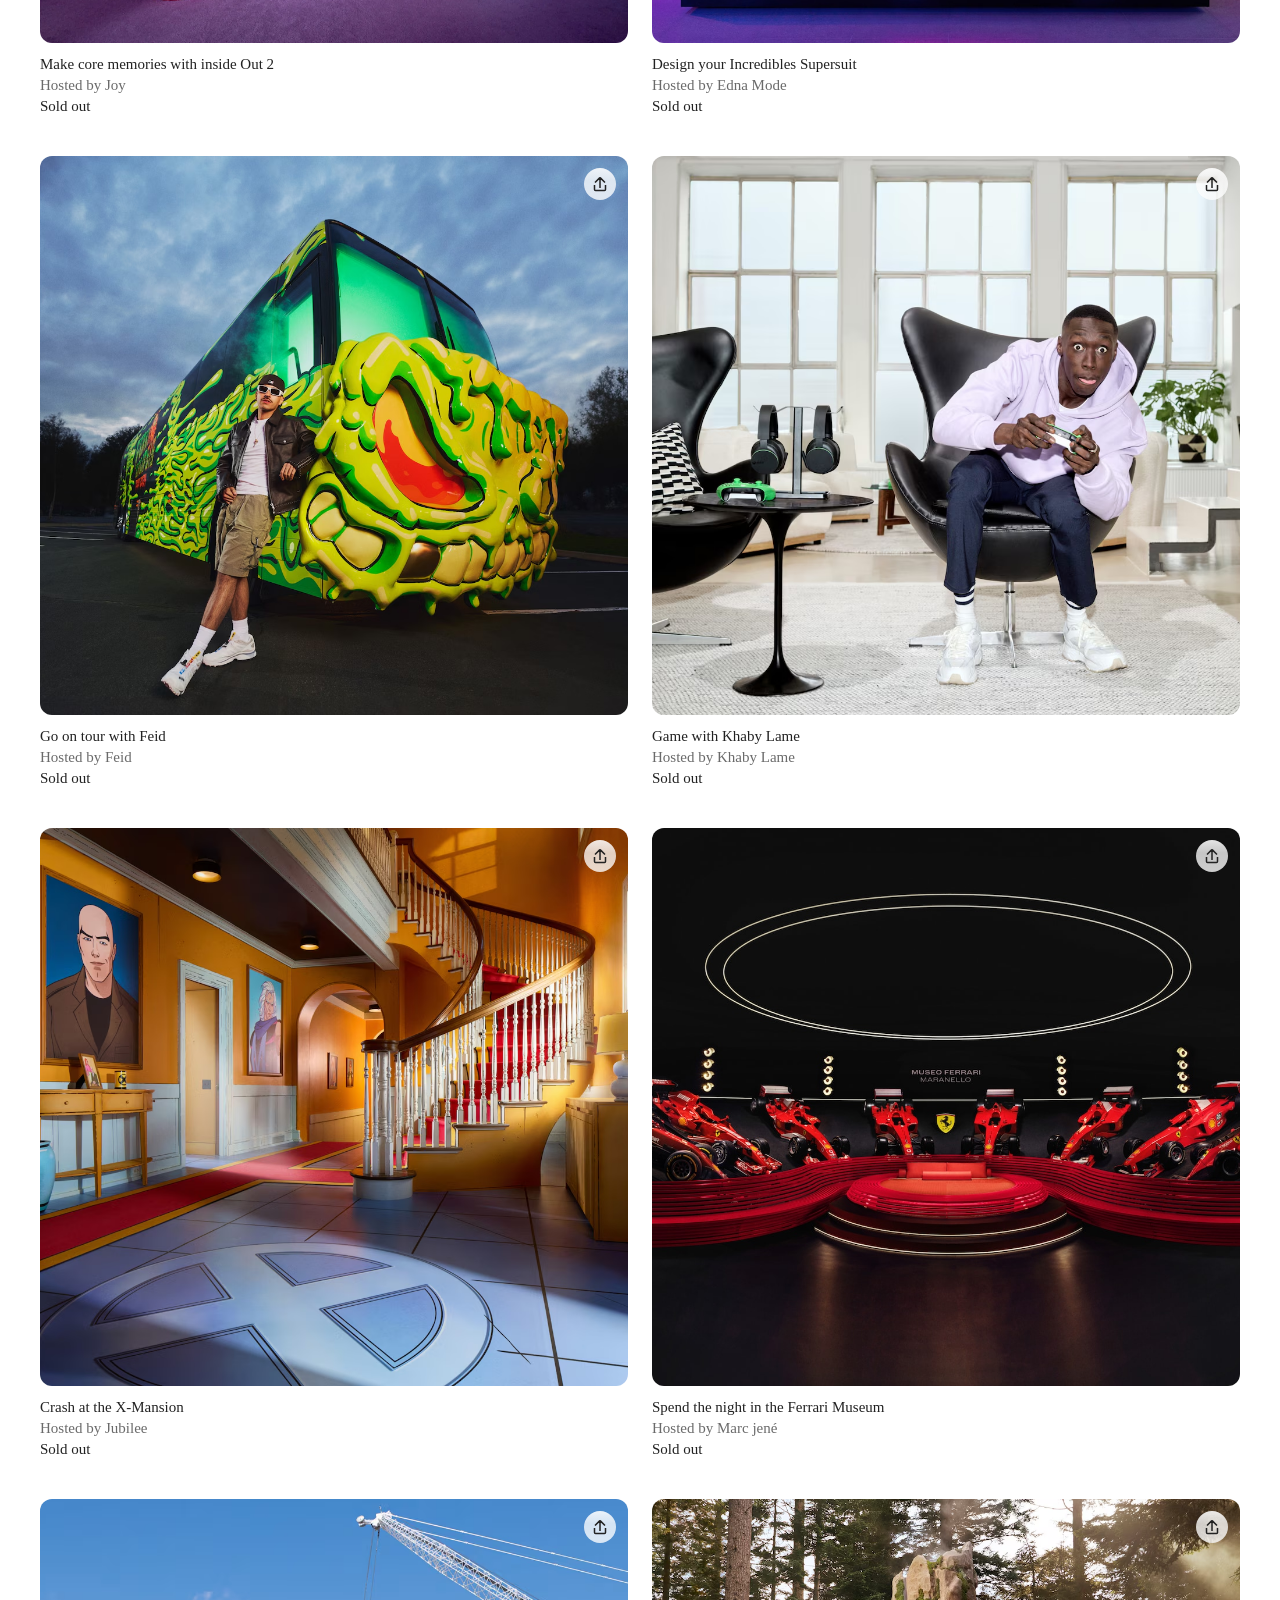
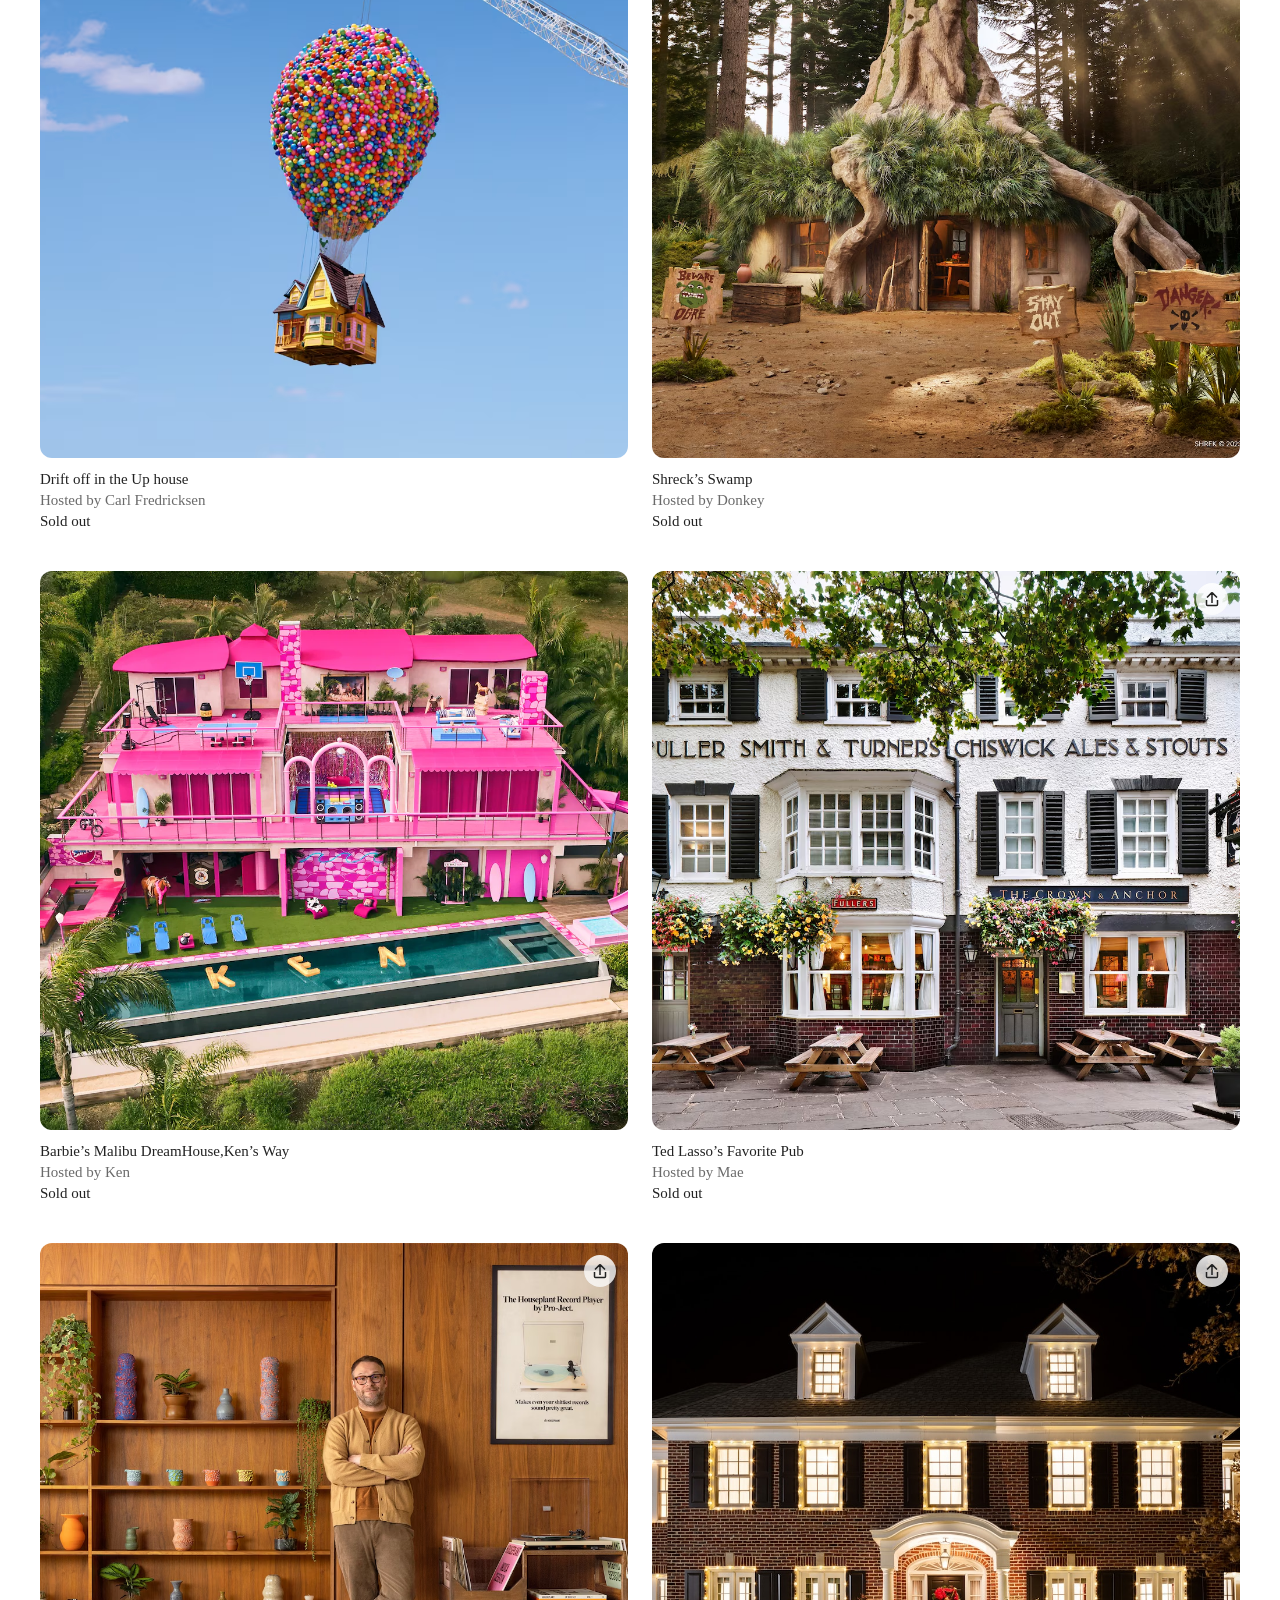
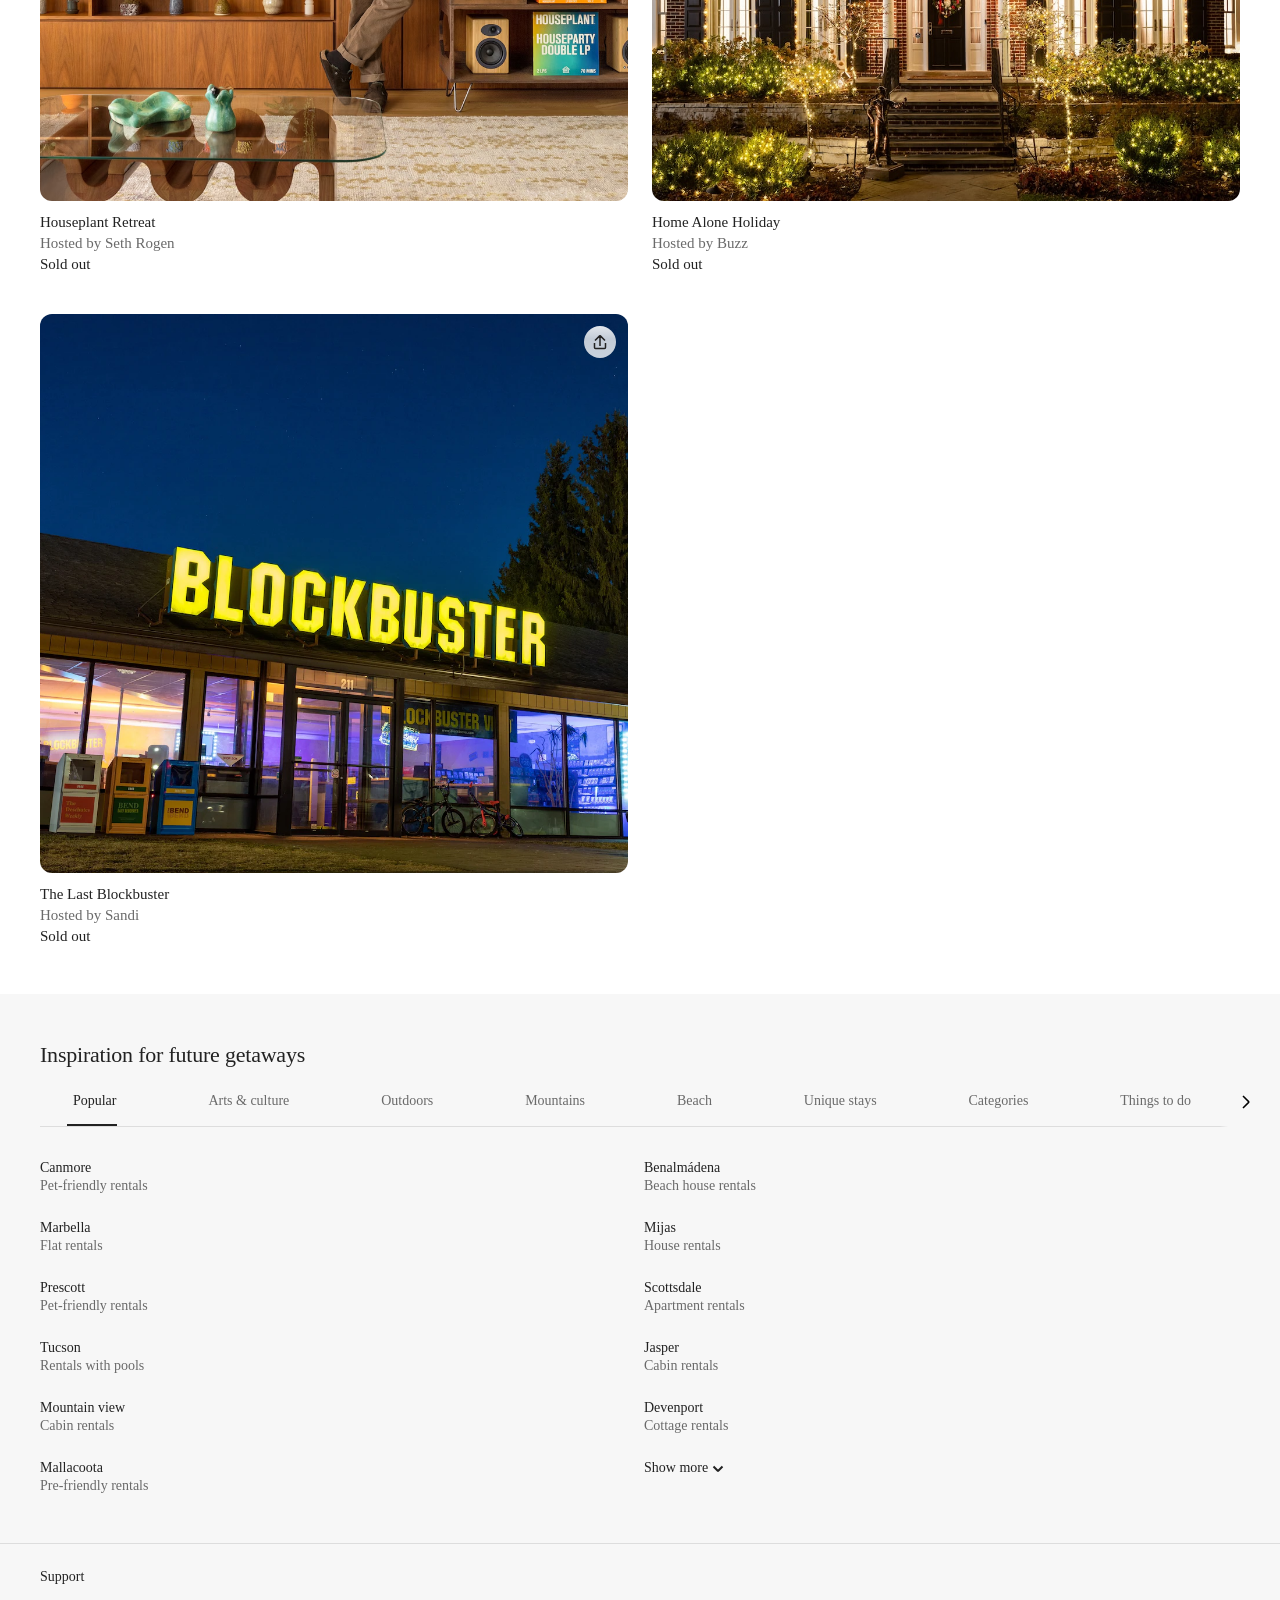
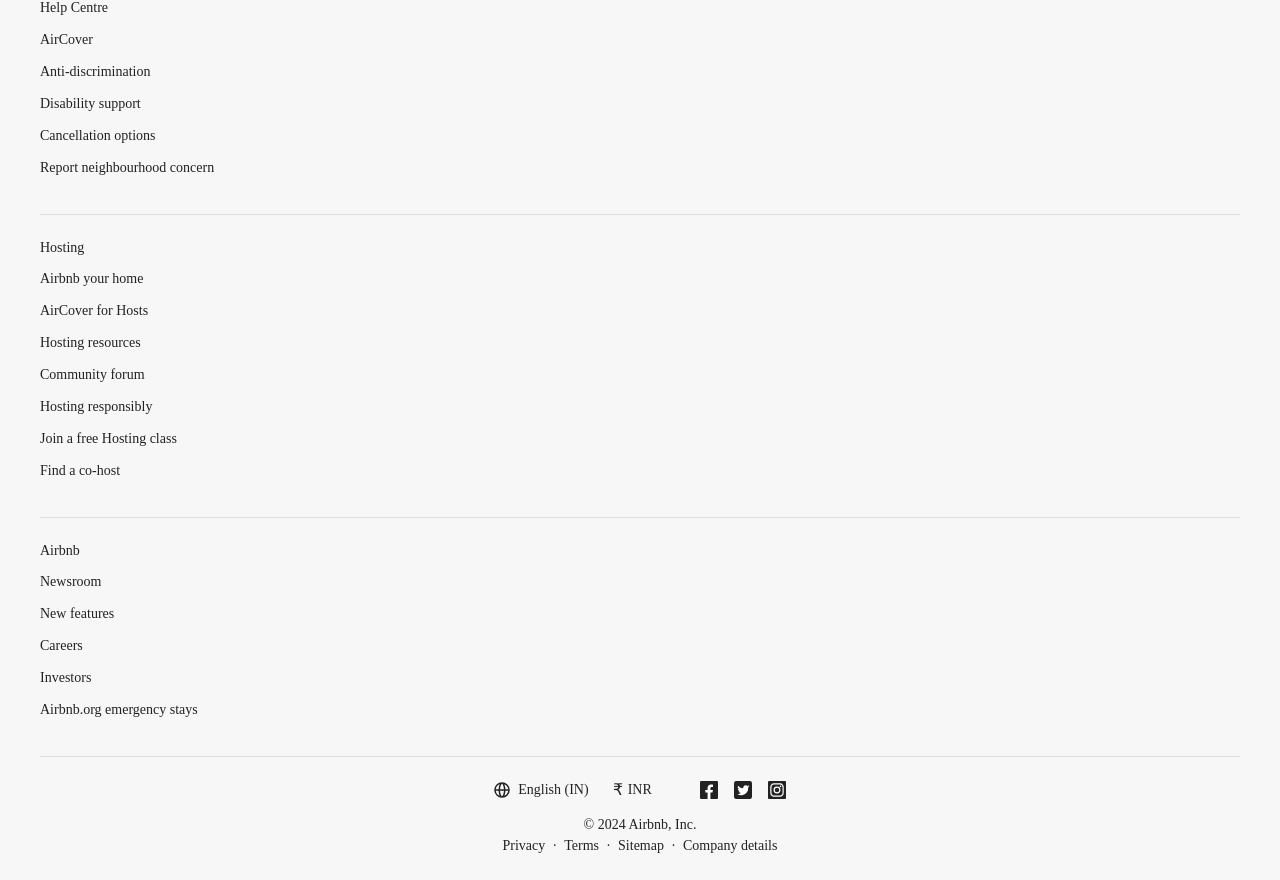
==== commit d7370801: "Pending-Tab-view" ====
--- a/airbnb.html
+++ b/airbnb.html
@@ -61,6 +61,7 @@
                             </div>
                         </div>
                     </div>
+                    <!-- End of Top nav for tab -->
 
                 </div>
                 <div class="line1"></div>
@@ -339,280 +340,261 @@
                             </div>
                             <div class="text"><div class="head1">Train for Gladiator II glory</div>
                             <div class="small-head"><span>Hosted by Lucius</span></div>
-                            <div class="head2">Booking closed</div></div>
-                        </div>
-                    </div>
-                    <div class="container2">
+                            <div class="head2">Sold out</div></div>
+                        </div>
+                    </div>
+                    <div>
                         <div class="main-head"><h2>Past experiences</h2></div>
-                        <div class="cont">
-                            <div class="img-for-site">
-                                <div class="download">
-                                    <div class="dm1"><div class="dm"><svg viewBox="0 0 32 32" xmlns="http://www.w3.org/2000/svg" aria-hidden="true" role="presentation" focusable="false" style="display: block; fill: none; height: 16px; width: 16px; stroke: currentcolor; stroke-width: 3; overflow: visible;"><path d="m27 18v9c0 1.1046-.8954 2-2 2h-18c-1.10457 0-2-.8954-2-2v-9m11-15v21m-10-11 9.2929-9.29289c.3905-.39053 1.0237-.39053 1.4142 0l9.2929 9.29289" fill="none"></path></svg></div></div>
-                                </div>
-                                <img src="assets/images/Princes.avif" alt="Princes">
-                            </div>
-                            <div class="text"><div class="head1">Stay in Prince’s Purple Rain house</div>
-                            <div class="small-head"><span>Hosted by Wendy And Lisa</span></div>
-                            <div class="head2">Sold out</div></div>
-                        </div>
-                        <div class="space"></div>
-                        <div class="cont">
-                            <div class="img-for-site">
-                                <div class="download">
-                                    <div class="dm1"><div class="dm"><svg viewBox="0 0 32 32" xmlns="http://www.w3.org/2000/svg" aria-hidden="true" role="presentation" focusable="false" style="display: block; fill: none; height: 16px; width: 16px; stroke: currentcolor; stroke-width: 3; overflow: visible;"><path d="m27 18v9c0 1.1046-.8954 2-2 2h-18c-1.10457 0-2-.8954-2-2v-9m11-15v21m-10-11 9.2929-9.29289c.3905-.39053 1.0237-.39053 1.4142 0l9.2929 9.29289" fill="none"></path></svg></div></div>
-                                </div>
-                                <img src="assets/images/Beetlejuice.webp" alt="Beetlejuice">
-                            </div>
-                            <div class="text"><div class="head1">Haunt the Beetlejuice house</div>
-                            <div class="small-head"><span>Hosted by Delia Deetz</span></div>
-                            <div class="head2">Sold out</div></div>
-                        </div>
-                        <div class="space"></div>
-                        <div class="cont">
-                            <div class="img-for-site">
-                                <div class="download">
-                                    <div class="dm1"><div class="dm"><svg viewBox="0 0 32 32" xmlns="http://www.w3.org/2000/svg" aria-hidden="true" role="presentation" focusable="false" style="display: block; fill: none; height: 16px; width: 16px; stroke: currentcolor; stroke-width: 3; overflow: visible;"><path d="m27 18v9c0 1.1046-.8954 2-2 2h-18c-1.10457 0-2-.8954-2-2v-9m11-15v21m-10-11 9.2929-9.29289c.3905-.39053 1.0237-.39053 1.4142 0l9.2929 9.29289" fill="none"></path></svg></div></div>
-                                </div>
-                                <img src="assets/images/Doja.avif" alt="Doja">
-                            </div>
-                            <div class="text"><div class="head1">Join the Living Room Session Doja Cat</div>
-                            <div class="small-head"><span>Hosted by Doja Cat</span></div>
-                            <div class="head2">Sold out</div></div>
-                        </div>
-                        <div class="space"></div>
-                        <div class="cont">
-                            <div class="img-for-site">
-                                <div class="download">
-                                    <div class="dm1"><div class="dm"><svg viewBox="0 0 32 32" xmlns="http://www.w3.org/2000/svg" aria-hidden="true" role="presentation" focusable="false" style="display: block; fill: none; height: 16px; width: 16px; stroke: currentcolor; stroke-width: 3; overflow: visible;"><path d="m27 18v9c0 1.1046-.8954 2-2 2h-18c-1.10457 0-2-.8954-2-2v-9m11-15v21m-10-11 9.2929-9.29289c.3905-.39053 1.0237-.39053 1.4142 0l9.2929 9.29289" fill="none"></path></svg></div></div>
-                                </div>
-                                <img src="assets/images/Polly.webp" alt="Pocket">
-                            </div>
-                            <div class="text"><div class="head1">Playdate at Polly Pocket’s Compact</div>
-                            <div class="small-head"><span>Hosted by Polly Pocket</span></div>
-                            <div class="head2">Sold out</div></div>
-                        </div>
-                        <div class="space"></div>
-                        <div class="cont">
-                            <div class="img-for-site">
-                                <div class="download">
-                                    <div class="dm1"><div class="dm"><svg viewBox="0 0 32 32" xmlns="http://www.w3.org/2000/svg" aria-hidden="true" role="presentation" focusable="false" style="display: block; fill: none; height: 16px; width: 16px; stroke: currentcolor; stroke-width: 3; overflow: visible;"><path d="m27 18v9c0 1.1046-.8954 2-2 2h-18c-1.10457 0-2-.8954-2-2v-9m11-15v21m-10-11 9.2929-9.29289c.3905-.39053 1.0237-.39053 1.4142 0l9.2929 9.29289" fill="none"></path></svg></div></div>
-                                </div>
-                                <img src="assets/images/Polly1.avif" alt="Polly">
-                            </div>
-                            <div class="text"><div class="head1">Sleepover at Polly Pocket’s Compact</div>
-                            <div class="small-head"><span>Hosted by Polly Pocket</span></div>
-                            <div class="head2">Sold out</div></div>
-                        </div>
-                        <div class="space"></div>
-                        <div class="cont">
-                            <div class="img-for-site">
-                                <div class="download">
-                                    <div class="dm1"><div class="dm"><svg viewBox="0 0 32 32" xmlns="http://www.w3.org/2000/svg" aria-hidden="true" role="presentation" focusable="false" style="display: block; fill: none; height: 16px; width: 16px; stroke: currentcolor; stroke-width: 3; overflow: visible;"><path d="m27 18v9c0 1.1046-.8954 2-2 2h-18c-1.10457 0-2-.8954-2-2v-9m11-15v21m-10-11 9.2929-9.29289c.3905-.39053 1.0237-.39053 1.4142 0l9.2929 9.29289" fill="none"></path></svg></div></div>
-                                </div>
-                                <img src="assets/images/Kevin.webp" alt="Kevin">
-                            </div>
-                            <div class="text"><div class="head1">Go VIP with Kevin Hart</div>
-                            <div class="small-head"><span>Hosted by Kevin Hart</span></div>
-                            <div class="head2">Sold out</div></div>
-                        </div>
-                        <div class="space"></div>
-                        <div class="cont">
-                            <div class="img-for-site">
-                                <div class="download">
-                                    <div class="dm1"><div class="dm"><svg viewBox="0 0 32 32" xmlns="http://www.w3.org/2000/svg" aria-hidden="true" role="presentation" focusable="false" style="display: block; fill: none; height: 16px; width: 16px; stroke: currentcolor; stroke-width: 3; overflow: visible;"><path d="m27 18v9c0 1.1046-.8954 2-2 2h-18c-1.10457 0-2-.8954-2-2v-9m11-15v21m-10-11 9.2929-9.29289c.3905-.39053 1.0237-.39053 1.4142 0l9.2929 9.29289" fill="none"></path></svg></div></div>
-                                </div>
-                                <img src="assets/images/X-mansion.webp" alt="X-Mansion">
-                            </div>
-                            <div class="text"><div class="head1">Train at the X-Mansion</div>
-                            <div class="small-head"><span>Hosted by Jubilee</span></div>
-                            <div class="head2">sold out</div></div>
-                        </div>
-                        <div class="space"></div>
-                        <div class="cont">
-                            <div class="img-for-site">
-                                <div class="download">
-                                    <div class="dm1"><div class="dm"><svg viewBox="0 0 32 32" xmlns="http://www.w3.org/2000/svg" aria-hidden="true" role="presentation" focusable="false" style="display: block; fill: none; height: 16px; width: 16px; stroke: currentcolor; stroke-width: 3; overflow: visible;"><path d="m27 18v9c0 1.1046-.8954 2-2 2h-18c-1.10457 0-2-.8954-2-2v-9m11-15v21m-10-11 9.2929-9.29289c.3905-.39053 1.0237-.39053 1.4142 0l9.2929 9.29289" fill="none"></path></svg></div></div>
-                                </div>
-                                <img src="assets/images/Jahnvi.avif" alt="Janhvi">
-                            </div>
-                            <div class="text"><div class="head1">Live like Bollywood star Janhvi Kapoor</div>
-                            <div class="small-head"><span>Hosted by Janhvi Kapoor</span></div>
-                            <div class="head2">Sold out</div></div>
-                        </div>
-                        <div class="space"></div>
-                        <div class="cont">
-                            <div class="img-for-site">
-                                <div class="download">
-                                    <div class="dm1"><div class="dm"><svg viewBox="0 0 32 32" xmlns="http://www.w3.org/2000/svg" aria-hidden="true" role="presentation" focusable="false" style="display: block; fill: none; height: 16px; width: 16px; stroke: currentcolor; stroke-width: 3; overflow: visible;"><path d="m27 18v9c0 1.1046-.8954 2-2 2h-18c-1.10457 0-2-.8954-2-2v-9m11-15v21m-10-11 9.2929-9.29289c.3905-.39053 1.0237-.39053 1.4142 0l9.2929 9.29289" fill="none"></path></svg></div></div>
-                                </div>
-                                <img src="assets/images/Olympic.avif" alt="Musee">
-                            </div>
-                            <div class="text"><div class="head1">Open the Olympic Games at Musée d’Orsay</div>
-                            <div class="small-head"><span>Hosted by Mathieu Lehanneur</span></div>
-                            <div class="head2">Sold out</div></div>
-                        </div>
-                        <div class="space"></div>
-                        <div class="cont">
-                            <div class="img-for-site">
-                                <div class="download">
-                                    <div class="dm1"><div class="dm"><svg viewBox="0 0 32 32" xmlns="http://www.w3.org/2000/svg" aria-hidden="true" role="presentation" focusable="false" style="display: block; fill: none; height: 16px; width: 16px; stroke: currentcolor; stroke-width: 3; overflow: visible;"><path d="m27 18v9c0 1.1046-.8954 2-2 2h-18c-1.10457 0-2-.8954-2-2v-9m11-15v21m-10-11 9.2929-9.29289c.3905-.39053 1.0237-.39053 1.4142 0l9.2929 9.29289" fill="none"></path></svg></div></div>
-                                </div>
-                                <img src="assets/images/Musee.avif" alt="Musee">
-                            </div>
-                            <div class="text"><div class="head1">Wake up in the Musée d’Orsay</div>
-                            <div class="small-head"><span>Hosted by Mathieu Lehanneur</span></div>
-                            <div class="head2">Sold out</div></div>
-                        </div>
-                        <div class="space"></div>
-                        <div class="cont">
-                            <div class="img-for-site">
-                                <div class="download">
-                                    <div class="dm1"><div class="dm"><svg viewBox="0 0 32 32" xmlns="http://www.w3.org/2000/svg" aria-hidden="true" role="presentation" focusable="false" style="display: block; fill: none; height: 16px; width: 16px; stroke: currentcolor; stroke-width: 3; overflow: visible;"><path d="m27 18v9c0 1.1046-.8954 2-2 2h-18c-1.10457 0-2-.8954-2-2v-9m11-15v21m-10-11 9.2929-9.29289c.3905-.39053 1.0237-.39053 1.4142 0l9.2929 9.29289" fill="none"></path></svg></div></div>
-                                </div>
-                                <img src="assets/images/Memories.webp" alt="memories">
-                            </div>
-                            <div class="text"><div class="head1">Make core memories with inside Out 2</div>
-                            <div class="small-head"><span>Hosted by Joy</span></div>
-                            <div class="head2">Sold out</div></div>
-                        </div>
-                        <div class="space"></div>
-                        <div class="cont">
-                            <div class="img-for-site">
-                                <div class="download">
-                                    <div class="dm1"><div class="dm"><svg viewBox="0 0 32 32" xmlns="http://www.w3.org/2000/svg" aria-hidden="true" role="presentation" focusable="false" style="display: block; fill: none; height: 16px; width: 16px; stroke: currentcolor; stroke-width: 3; overflow: visible;"><path d="m27 18v9c0 1.1046-.8954 2-2 2h-18c-1.10457 0-2-.8954-2-2v-9m11-15v21m-10-11 9.2929-9.29289c.3905-.39053 1.0237-.39053 1.4142 0l9.2929 9.29289" fill="none"></path></svg></div></div>
-                                </div>
-                                <img src="assets/images/Supersuite.avif" alt="Supersuit">
-                            </div>
-                            <div class="text"><div class="head1">Design your Incredibles Supersuit</div>
-                            <div class="small-head"><span>Hosted by Edna Mode</span></div>
-                            <div class="head2">Sold out</div></div>
-                        </div>
-                        <div class="space"></div>
-                        <div class="cont">
-                            <div class="img-for-site">
-                                <div class="download">
-                                    <div class="dm1"><div class="dm"><svg viewBox="0 0 32 32" xmlns="http://www.w3.org/2000/svg" aria-hidden="true" role="presentation" focusable="false" style="display: block; fill: none; height: 16px; width: 16px; stroke: currentcolor; stroke-width: 3; overflow: visible;"><path d="m27 18v9c0 1.1046-.8954 2-2 2h-18c-1.10457 0-2-.8954-2-2v-9m11-15v21m-10-11 9.2929-9.29289c.3905-.39053 1.0237-.39053 1.4142 0l9.2929 9.29289" fill="none"></path></svg></div></div>
-                                </div>
-                                <img src="assets/images/Feid.avif" alt="Feid">
-                            </div>
-                            <div class="text"><div class="head1">Go on tour with Feid</div>
-                            <div class="small-head"><span>Hosted by Feid</span></div>
-                            <div class="head2">Sold out</div></div>
-                        </div>
-                        <div class="space"></div>
-                        <div class="cont">
-                            <div class="img-for-site">
-                                <div class="download">
-                                    <div class="dm1"><div class="dm"><svg viewBox="0 0 32 32" xmlns="http://www.w3.org/2000/svg" aria-hidden="true" role="presentation" focusable="false" style="display: block; fill: none; height: 16px; width: 16px; stroke: currentcolor; stroke-width: 3; overflow: visible;"><path d="m27 18v9c0 1.1046-.8954 2-2 2h-18c-1.10457 0-2-.8954-2-2v-9m11-15v21m-10-11 9.2929-9.29289c.3905-.39053 1.0237-.39053 1.4142 0l9.2929 9.29289" fill="none"></path></svg></div></div>
-                                </div>
-                                <img src="assets/images/Khaby.avif" alt="Lame">
-                            </div>
-                            <div class="text"><div class="head1">Game with Khaby Lame</div>
-                            <div class="small-head"><span>Hosted by Khaby Lame</span></div>
-                            <div class="head2">Sold out</div></div>
-                        </div>
-                        <div class="space"></div>
-                        <div class="cont">
-                            <div class="img-for-site">
-                                <div class="download">
-                                    <div class="dm1"><div class="dm"><svg viewBox="0 0 32 32" xmlns="http://www.w3.org/2000/svg" aria-hidden="true" role="presentation" focusable="false" style="display: block; fill: none; height: 16px; width: 16px; stroke: currentcolor; stroke-width: 3; overflow: visible;"><path d="m27 18v9c0 1.1046-.8954 2-2 2h-18c-1.10457 0-2-.8954-2-2v-9m11-15v21m-10-11 9.2929-9.29289c.3905-.39053 1.0237-.39053 1.4142 0l9.2929 9.29289" fill="none"></path></svg></div></div>
-                                </div>
-                                <img src="assets/images/X-mansion1.avif" alt="X-Mansion">
-                            </div>
-                            <div class="text"><div class="head1">Crash at the X-Mansion</div>
-                            <div class="small-head"><span>Hosted by Jubilee</span></div>
-                            <div class="head2">Sold out</div></div>
-                        </div>
-                        <div class="space"></div>
-                        <div class="cont">
-                            <div class="img-for-site">
-                                <div class="download">
-                                    <div class="dm1"><div class="dm"><svg viewBox="0 0 32 32" xmlns="http://www.w3.org/2000/svg" aria-hidden="true" role="presentation" focusable="false" style="display: block; fill: none; height: 16px; width: 16px; stroke: currentcolor; stroke-width: 3; overflow: visible;"><path d="m27 18v9c0 1.1046-.8954 2-2 2h-18c-1.10457 0-2-.8954-2-2v-9m11-15v21m-10-11 9.2929-9.29289c.3905-.39053 1.0237-.39053 1.4142 0l9.2929 9.29289" fill="none"></path></svg></div></div>
-                                </div>
-                                <img src="assets/images/Ferrari.jpeg" alt="Ferrari">
-                            </div>
-                            <div class="text"><div class="head1">Spend the night in the Ferrari Museum</div>
-                            <div class="small-head"><span>Hosted by Marc jené</span></div>
-                            <div class="head2">Sold out</div></div>
-                        </div>
-                        <div class="space"></div>
-                        <div class="cont">
-                            <div class="img-for-site">
-                                <div class="download">
-                                    <div class="dm1"><div class="dm"><svg viewBox="0 0 32 32" xmlns="http://www.w3.org/2000/svg" aria-hidden="true" role="presentation" focusable="false" style="display: block; fill: none; height: 16px; width: 16px; stroke: currentcolor; stroke-width: 3; overflow: visible;"><path d="m27 18v9c0 1.1046-.8954 2-2 2h-18c-1.10457 0-2-.8954-2-2v-9m11-15v21m-10-11 9.2929-9.29289c.3905-.39053 1.0237-.39053 1.4142 0l9.2929 9.29289" fill="none"></path></svg></div></div>
-                                </div>
-                                <img src="assets/images/Uphouse.avif" alt="Uphouse">
-                            </div>
-                            <div class="text"><div class="head1">Drift off in the Up house</div>
-                            <div class="small-head"><span>Hosted by Carl Fredricksen</span></div>
-                            <div class="head2">Sold out</div></div>
-                        </div>
-                        <div class="space"></div>
-                        <div class="cont">
-                            <div class="img-for-site">
-                                <div class="download">
-                                    <div class="dm1"><div class="dm"><svg viewBox="0 0 32 32" xmlns="http://www.w3.org/2000/svg" aria-hidden="true" role="presentation" focusable="false" style="display: block; fill: none; height: 16px; width: 16px; stroke: currentcolor; stroke-width: 3; overflow: visible;"><path d="m27 18v9c0 1.1046-.8954 2-2 2h-18c-1.10457 0-2-.8954-2-2v-9m11-15v21m-10-11 9.2929-9.29289c.3905-.39053 1.0237-.39053 1.4142 0l9.2929 9.29289" fill="none"></path></svg></div></div>
-                                </div>
-                                <img src="assets/images/Shrecks.avif" alt="Shrecks">
-                            </div>
-                            <div class="text"><div class="head1">Shreck’s Swamp</div>
-                            <div class="small-head"><span>Hosted by Donkey</span></div>
-                            <div class="head2">Sold out</div></div>
-                        </div>
-                        <div class="space"></div>
-                        <div class="cont">
-                            <div class="img-for-site"><img src="assets/images/Dreamhouse.webp" alt=""></div>
-                            <div class="text"><div class="head1">Barbie’s Malibu DreamHouse,Ken’s Way</div>
-                            <div class="small-head"><span>Hosted by Ken</span></div>
-                            <div class="head2">Sold out</div></div>
-                        </div>
-                        <div class="space"></div>
-                        <div class="cont">
-                            <div class="img-for-site">
-                                <div class="download">
-                                    <div class="dm1"><div class="dm"><svg viewBox="0 0 32 32" xmlns="http://www.w3.org/2000/svg" aria-hidden="true" role="presentation" focusable="false" style="display: block; fill: none; height: 16px; width: 16px; stroke: currentcolor; stroke-width: 3; overflow: visible;"><path d="m27 18v9c0 1.1046-.8954 2-2 2h-18c-1.10457 0-2-.8954-2-2v-9m11-15v21m-10-11 9.2929-9.29289c.3905-.39053 1.0237-.39053 1.4142 0l9.2929 9.29289" fill="none"></path></svg></div></div>
-                                </div>
-                                <img src="assets/images/Favourite.avif" alt="Favorite">
-                            </div>
-                            <div class="text"><div class="head1">Ted Lasso’s Favorite Pub</div>
-                            <div class="small-head"><span>Hosted by Mae</span></div>
-                            <div class="head2">Sold out</div></div>
-                        </div>
-                        <div class="space"></div>
-                        <div class="cont">
-                            <div class="img-for-site">
-                                <div class="download">
-                                    <div class="dm1"><div class="dm"><svg viewBox="0 0 32 32" xmlns="http://www.w3.org/2000/svg" aria-hidden="true" role="presentation" focusable="false" style="display: block; fill: none; height: 16px; width: 16px; stroke: currentcolor; stroke-width: 3; overflow: visible;"><path d="m27 18v9c0 1.1046-.8954 2-2 2h-18c-1.10457 0-2-.8954-2-2v-9m11-15v21m-10-11 9.2929-9.29289c.3905-.39053 1.0237-.39053 1.4142 0l9.2929 9.29289" fill="none"></path></svg></div></div>
-                                </div>
-                                <img src="assets/images/Houseplant.avif" alt="Houseplant">
-                            </div>
-                            <div class="text"><div class="head1">Houseplant Retreat</div>
-                            <div class="small-head"><span>Hosted by Seth Rogen</span></div>
-                            <div class="head2">Sold out</div></div>
-                        </div>
-                        <div class="space"></div>
-                        <div class="cont">
-                            <div class="img-for-site">
-                                <div class="download">
-                                    <div class="dm1"><div class="dm"><svg viewBox="0 0 32 32" xmlns="http://www.w3.org/2000/svg" aria-hidden="true" role="presentation" focusable="false" style="display: block; fill: none; height: 16px; width: 16px; stroke: currentcolor; stroke-width: 3; overflow: visible;"><path d="m27 18v9c0 1.1046-.8954 2-2 2h-18c-1.10457 0-2-.8954-2-2v-9m11-15v21m-10-11 9.2929-9.29289c.3905-.39053 1.0237-.39053 1.4142 0l9.2929 9.29289" fill="none"></path></svg></div></div>
-                                </div>
-                                <img src="assets/images/homealone.jpeg" alt="Alone">
-                            </div>
-                            <div class="text"><div class="head1">Home Alone Holiday</div>
-                            <div class="small-head"><span>Hosted by Buzz</span></div>
-                            <div class="head2">Sold out</div></div>
-                        </div>
-                        <div class="space"></div>
-                        <div class="cont">
-                            <div class="img-for-site">
-                                <div class="download">
-                                    <div class="dm1"><div class="dm"><svg viewBox="0 0 32 32" xmlns="http://www.w3.org/2000/svg" aria-hidden="true" role="presentation" focusable="false" style="display: block; fill: none; height: 16px; width: 16px; stroke: currentcolor; stroke-width: 3; overflow: visible;"><path d="m27 18v9c0 1.1046-.8954 2-2 2h-18c-1.10457 0-2-.8954-2-2v-9m11-15v21m-10-11 9.2929-9.29289c.3905-.39053 1.0237-.39053 1.4142 0l9.2929 9.29289" fill="none"></path></svg></div></div>
-                                </div>
-                                <img src="assets/images/blockbuster.webp" alt="Blockbuster">
-                            </div>
-                            <div class="text"><div class="head1">The Last Blockbuster</div>
-                            <div class="small-head"><span>Hosted by Sandi</span></div>
-                            <div class="head2">Sold out</div></div>
+                        <div class="container2">
+                            <!-- <div class="main-head"><h2>Past experiences</h2></div> -->
+                            <div class="cont">
+                                <div class="img-for-site">
+                                    <div class="download">
+                                        <div class="dm1"><div class="dm"><svg viewBox="0 0 32 32" xmlns="http://www.w3.org/2000/svg" aria-hidden="true" role="presentation" focusable="false" style="display: block; fill: none; height: 16px; width: 16px; stroke: currentcolor; stroke-width: 3; overflow: visible;"><path d="m27 18v9c0 1.1046-.8954 2-2 2h-18c-1.10457 0-2-.8954-2-2v-9m11-15v21m-10-11 9.2929-9.29289c.3905-.39053 1.0237-.39053 1.4142 0l9.2929 9.29289" fill="none"></path></svg></div></div>
+                                    </div>
+                                    <img src="assets/images/Princes.avif" alt="Princes">
+                                </div>
+                                <div class="text"><div class="head1">Stay in Prince’s Purple Rain house</div>
+                                <div class="small-head"><span>Hosted by Wendy And Lisa</span></div>
+                                <div class="head2">Sold out</div></div>
+                            </div>
+                            <div class="cont">
+                                <div class="img-for-site">
+                                    <div class="download">
+                                        <div class="dm1"><div class="dm"><svg viewBox="0 0 32 32" xmlns="http://www.w3.org/2000/svg" aria-hidden="true" role="presentation" focusable="false" style="display: block; fill: none; height: 16px; width: 16px; stroke: currentcolor; stroke-width: 3; overflow: visible;"><path d="m27 18v9c0 1.1046-.8954 2-2 2h-18c-1.10457 0-2-.8954-2-2v-9m11-15v21m-10-11 9.2929-9.29289c.3905-.39053 1.0237-.39053 1.4142 0l9.2929 9.29289" fill="none"></path></svg></div></div>
+                                    </div>
+                                    <img src="assets/images/Beetlejuice.webp" alt="Beetlejuice">
+                                </div>
+                                <div class="text"><div class="head1">Haunt the Beetlejuice house</div>
+                                <div class="small-head"><span>Hosted by Delia Deetz</span></div>
+                                <div class="head2">Sold out</div></div>
+                            </div>
+                            <div class="cont">
+                                <div class="img-for-site">
+                                    <div class="download">
+                                        <div class="dm1"><div class="dm"><svg viewBox="0 0 32 32" xmlns="http://www.w3.org/2000/svg" aria-hidden="true" role="presentation" focusable="false" style="display: block; fill: none; height: 16px; width: 16px; stroke: currentcolor; stroke-width: 3; overflow: visible;"><path d="m27 18v9c0 1.1046-.8954 2-2 2h-18c-1.10457 0-2-.8954-2-2v-9m11-15v21m-10-11 9.2929-9.29289c.3905-.39053 1.0237-.39053 1.4142 0l9.2929 9.29289" fill="none"></path></svg></div></div>
+                                    </div>
+                                    <img src="assets/images/Doja.avif" alt="Doja">
+                                </div>
+                                <div class="text"><div class="head1">Join the Living Room Session Doja Cat</div>
+                                <div class="small-head"><span>Hosted by Doja Cat</span></div>
+                                <div class="head2">Sold out</div></div>
+                            </div>
+                            <div class="cont">
+                                <div class="img-for-site">
+                                    <div class="download">
+                                        <div class="dm1"><div class="dm"><svg viewBox="0 0 32 32" xmlns="http://www.w3.org/2000/svg" aria-hidden="true" role="presentation" focusable="false" style="display: block; fill: none; height: 16px; width: 16px; stroke: currentcolor; stroke-width: 3; overflow: visible;"><path d="m27 18v9c0 1.1046-.8954 2-2 2h-18c-1.10457 0-2-.8954-2-2v-9m11-15v21m-10-11 9.2929-9.29289c.3905-.39053 1.0237-.39053 1.4142 0l9.2929 9.29289" fill="none"></path></svg></div></div>
+                                    </div>
+                                    <img src="assets/images/Polly.webp" alt="Pocket">
+                                </div>
+                                <div class="text"><div class="head1">Playdate at Polly Pocket’s Compact</div>
+                                <div class="small-head"><span>Hosted by Polly Pocket</span></div>
+                                <div class="head2">Sold out</div></div>
+                            </div>
+                            <div class="cont">
+                                <div class="img-for-site">
+                                    <div class="download">
+                                        <div class="dm1"><div class="dm"><svg viewBox="0 0 32 32" xmlns="http://www.w3.org/2000/svg" aria-hidden="true" role="presentation" focusable="false" style="display: block; fill: none; height: 16px; width: 16px; stroke: currentcolor; stroke-width: 3; overflow: visible;"><path d="m27 18v9c0 1.1046-.8954 2-2 2h-18c-1.10457 0-2-.8954-2-2v-9m11-15v21m-10-11 9.2929-9.29289c.3905-.39053 1.0237-.39053 1.4142 0l9.2929 9.29289" fill="none"></path></svg></div></div>
+                                    </div>
+                                    <img src="assets/images/Polly1.avif" alt="Polly">
+                                </div>
+                                <div class="text"><div class="head1">Sleepover at Polly Pocket’s Compact</div>
+                                <div class="small-head"><span>Hosted by Polly Pocket</span></div>
+                                <div class="head2">Sold out</div></div>
+                            </div>
+                            <div class="cont">
+                                <div class="img-for-site">
+                                    <div class="download">
+                                        <div class="dm1"><div class="dm"><svg viewBox="0 0 32 32" xmlns="http://www.w3.org/2000/svg" aria-hidden="true" role="presentation" focusable="false" style="display: block; fill: none; height: 16px; width: 16px; stroke: currentcolor; stroke-width: 3; overflow: visible;"><path d="m27 18v9c0 1.1046-.8954 2-2 2h-18c-1.10457 0-2-.8954-2-2v-9m11-15v21m-10-11 9.2929-9.29289c.3905-.39053 1.0237-.39053 1.4142 0l9.2929 9.29289" fill="none"></path></svg></div></div>
+                                    </div>
+                                    <img src="assets/images/Kevin.webp" alt="Kevin">
+                                </div>
+                                <div class="text"><div class="head1">Go VIP with Kevin Hart</div>
+                                <div class="small-head"><span>Hosted by Kevin Hart</span></div>
+                                <div class="head2">Sold out</div></div>
+                            </div>
+                            <div class="cont">
+                                <div class="img-for-site">
+                                    <div class="download">
+                                        <div class="dm1"><div class="dm"><svg viewBox="0 0 32 32" xmlns="http://www.w3.org/2000/svg" aria-hidden="true" role="presentation" focusable="false" style="display: block; fill: none; height: 16px; width: 16px; stroke: currentcolor; stroke-width: 3; overflow: visible;"><path d="m27 18v9c0 1.1046-.8954 2-2 2h-18c-1.10457 0-2-.8954-2-2v-9m11-15v21m-10-11 9.2929-9.29289c.3905-.39053 1.0237-.39053 1.4142 0l9.2929 9.29289" fill="none"></path></svg></div></div>
+                                    </div>
+                                    <img src="assets/images/X-mansion.webp" alt="X-Mansion">
+                                </div>
+                                <div class="text"><div class="head1">Train at the X-Mansion</div>
+                                <div class="small-head"><span>Hosted by Jubilee</span></div>
+                                <div class="head2">Sold out</div></div>
+                            </div>
+                            <div class="cont">
+                                <div class="img-for-site">
+                                    <div class="download">
+                                        <div class="dm1"><div class="dm"><svg viewBox="0 0 32 32" xmlns="http://www.w3.org/2000/svg" aria-hidden="true" role="presentation" focusable="false" style="display: block; fill: none; height: 16px; width: 16px; stroke: currentcolor; stroke-width: 3; overflow: visible;"><path d="m27 18v9c0 1.1046-.8954 2-2 2h-18c-1.10457 0-2-.8954-2-2v-9m11-15v21m-10-11 9.2929-9.29289c.3905-.39053 1.0237-.39053 1.4142 0l9.2929 9.29289" fill="none"></path></svg></div></div>
+                                    </div>
+                                    <img src="assets/images/Jahnvi.avif" alt="Janhvi">
+                                </div>
+                                <div class="text"><div class="head1">Live like Bollywood star Janhvi Kapoor</div>
+                                <div class="small-head"><span>Hosted by Janhvi Kapoor</span></div>
+                                <div class="head2">Sold out</div></div>
+                            </div>
+                            <div class="cont">
+                                <div class="img-for-site">
+                                    <div class="download">
+                                        <div class="dm1"><div class="dm"><svg viewBox="0 0 32 32" xmlns="http://www.w3.org/2000/svg" aria-hidden="true" role="presentation" focusable="false" style="display: block; fill: none; height: 16px; width: 16px; stroke: currentcolor; stroke-width: 3; overflow: visible;"><path d="m27 18v9c0 1.1046-.8954 2-2 2h-18c-1.10457 0-2-.8954-2-2v-9m11-15v21m-10-11 9.2929-9.29289c.3905-.39053 1.0237-.39053 1.4142 0l9.2929 9.29289" fill="none"></path></svg></div></div>
+                                    </div>
+                                    <img src="assets/images/Olympic.avif" alt="Musee">
+                                </div>
+                                <div class="text"><div class="head1">Open the Olympic Games at Musée d’Orsay</div>
+                                <div class="small-head"><span>Hosted by Mathieu Lehanneur</span></div>
+                                <div class="head2">Sold out</div></div>
+                            </div>
+                            <div class="cont">
+                                <div class="img-for-site">
+                                    <div class="download">
+                                        <div class="dm1"><div class="dm"><svg viewBox="0 0 32 32" xmlns="http://www.w3.org/2000/svg" aria-hidden="true" role="presentation" focusable="false" style="display: block; fill: none; height: 16px; width: 16px; stroke: currentcolor; stroke-width: 3; overflow: visible;"><path d="m27 18v9c0 1.1046-.8954 2-2 2h-18c-1.10457 0-2-.8954-2-2v-9m11-15v21m-10-11 9.2929-9.29289c.3905-.39053 1.0237-.39053 1.4142 0l9.2929 9.29289" fill="none"></path></svg></div></div>
+                                    </div>
+                                    <img src="assets/images/Musee.avif" alt="Musee">
+                                </div>
+                                <div class="text"><div class="head1">Wake up in the Musée d’Orsay</div>
+                                <div class="small-head"><span>Hosted by Mathieu Lehanneur</span></div>
+                                <div class="head2">Sold out</div></div>
+                            </div>
+                            <div class="cont">
+                                <div class="img-for-site">
+                                    <div class="download">
+                                        <div class="dm1"><div class="dm"><svg viewBox="0 0 32 32" xmlns="http://www.w3.org/2000/svg" aria-hidden="true" role="presentation" focusable="false" style="display: block; fill: none; height: 16px; width: 16px; stroke: currentcolor; stroke-width: 3; overflow: visible;"><path d="m27 18v9c0 1.1046-.8954 2-2 2h-18c-1.10457 0-2-.8954-2-2v-9m11-15v21m-10-11 9.2929-9.29289c.3905-.39053 1.0237-.39053 1.4142 0l9.2929 9.29289" fill="none"></path></svg></div></div>
+                                    </div>
+                                    <img src="assets/images/Memories.webp" alt="memories">
+                                </div>
+                                <div class="text"><div class="head1">Make core memories with inside Out 2</div>
+                                <div class="small-head"><span>Hosted by Joy</span></div>
+                                <div class="head2">Sold out</div></div>
+                            </div>
+                            <div class="cont">
+                                <div class="img-for-site">
+                                    <div class="download">
+                                        <div class="dm1"><div class="dm"><svg viewBox="0 0 32 32" xmlns="http://www.w3.org/2000/svg" aria-hidden="true" role="presentation" focusable="false" style="display: block; fill: none; height: 16px; width: 16px; stroke: currentcolor; stroke-width: 3; overflow: visible;"><path d="m27 18v9c0 1.1046-.8954 2-2 2h-18c-1.10457 0-2-.8954-2-2v-9m11-15v21m-10-11 9.2929-9.29289c.3905-.39053 1.0237-.39053 1.4142 0l9.2929 9.29289" fill="none"></path></svg></div></div>
+                                    </div>
+                                    <img src="assets/images/Supersuite.avif" alt="Supersuit">
+                                </div>
+                                <div class="text"><div class="head1">Design your Incredibles Supersuit</div>
+                                <div class="small-head"><span>Hosted by Edna Mode</span></div>
+                                <div class="head2">Sold out</div></div>
+                            </div>
+                            <div class="cont">
+                                <div class="img-for-site">
+                                    <div class="download">
+                                        <div class="dm1"><div class="dm"><svg viewBox="0 0 32 32" xmlns="http://www.w3.org/2000/svg" aria-hidden="true" role="presentation" focusable="false" style="display: block; fill: none; height: 16px; width: 16px; stroke: currentcolor; stroke-width: 3; overflow: visible;"><path d="m27 18v9c0 1.1046-.8954 2-2 2h-18c-1.10457 0-2-.8954-2-2v-9m11-15v21m-10-11 9.2929-9.29289c.3905-.39053 1.0237-.39053 1.4142 0l9.2929 9.29289" fill="none"></path></svg></div></div>
+                                    </div>
+                                    <img src="assets/images/Feid.avif" alt="Feid">
+                                </div>
+                                <div class="text"><div class="head1">Go on tour with Feid</div>
+                                <div class="small-head"><span>Hosted by Feid</span></div>
+                                <div class="head2">Sold out</div></div>
+                            </div>
+                            <div class="cont">
+                                <div class="img-for-site">
+                                    <div class="download">
+                                        <div class="dm1"><div class="dm"><svg viewBox="0 0 32 32" xmlns="http://www.w3.org/2000/svg" aria-hidden="true" role="presentation" focusable="false" style="display: block; fill: none; height: 16px; width: 16px; stroke: currentcolor; stroke-width: 3; overflow: visible;"><path d="m27 18v9c0 1.1046-.8954 2-2 2h-18c-1.10457 0-2-.8954-2-2v-9m11-15v21m-10-11 9.2929-9.29289c.3905-.39053 1.0237-.39053 1.4142 0l9.2929 9.29289" fill="none"></path></svg></div></div>
+                                    </div>
+                                    <img src="assets/images/Khaby.avif" alt="Lame">
+                                </div>
+                                <div class="text"><div class="head1">Game with Khaby Lame</div>
+                                <div class="small-head"><span>Hosted by Khaby Lame</span></div>
+                                <div class="head2">Sold out</div></div>
+                            </div>
+                            <div class="cont">
+                                <div class="img-for-site">
+                                    <div class="download">
+                                        <div class="dm1"><div class="dm"><svg viewBox="0 0 32 32" xmlns="http://www.w3.org/2000/svg" aria-hidden="true" role="presentation" focusable="false" style="display: block; fill: none; height: 16px; width: 16px; stroke: currentcolor; stroke-width: 3; overflow: visible;"><path d="m27 18v9c0 1.1046-.8954 2-2 2h-18c-1.10457 0-2-.8954-2-2v-9m11-15v21m-10-11 9.2929-9.29289c.3905-.39053 1.0237-.39053 1.4142 0l9.2929 9.29289" fill="none"></path></svg></div></div>
+                                    </div>
+                                    <img src="assets/images/X-mansion1.avif" alt="X-Mansion">
+                                </div>
+                                <div class="text"><div class="head1">Crash at the X-Mansion</div>
+                                <div class="small-head"><span>Hosted by Jubilee</span></div>
+                                <div class="head2">Sold out</div></div>
+                            </div>
+                            <div class="cont">
+                                <div class="img-for-site">
+                                    <div class="download">
+                                        <div class="dm1"><div class="dm"><svg viewBox="0 0 32 32" xmlns="http://www.w3.org/2000/svg" aria-hidden="true" role="presentation" focusable="false" style="display: block; fill: none; height: 16px; width: 16px; stroke: currentcolor; stroke-width: 3; overflow: visible;"><path d="m27 18v9c0 1.1046-.8954 2-2 2h-18c-1.10457 0-2-.8954-2-2v-9m11-15v21m-10-11 9.2929-9.29289c.3905-.39053 1.0237-.39053 1.4142 0l9.2929 9.29289" fill="none"></path></svg></div></div>
+                                    </div>
+                                    <img src="assets/images/Ferrari.jpeg" alt="Ferrari">
+                                </div>
+                                <div class="text"><div class="head1">Spend the night in the Ferrari Museum</div>
+                                <div class="small-head"><span>Hosted by Marc jené</span></div>
+                                <div class="head2">Sold out</div></div>
+                            </div>
+                            <div class="cont">
+                                <div class="img-for-site">
+                                    <div class="download">
+                                        <div class="dm1"><div class="dm"><svg viewBox="0 0 32 32" xmlns="http://www.w3.org/2000/svg" aria-hidden="true" role="presentation" focusable="false" style="display: block; fill: none; height: 16px; width: 16px; stroke: currentcolor; stroke-width: 3; overflow: visible;"><path d="m27 18v9c0 1.1046-.8954 2-2 2h-18c-1.10457 0-2-.8954-2-2v-9m11-15v21m-10-11 9.2929-9.29289c.3905-.39053 1.0237-.39053 1.4142 0l9.2929 9.29289" fill="none"></path></svg></div></div>
+                                    </div>
+                                    <img src="assets/images/Uphouse.avif" alt="Uphouse">
+                                </div>
+                                <div class="text"><div class="head1">Drift off in the Up house</div>
+                                <div class="small-head"><span>Hosted by Carl Fredricksen</span></div>
+                                <div class="head2">Sold out</div></div>
+                            </div>
+                            <div class="cont">
+                                <div class="img-for-site">
+                                    <div class="download">
+                                        <div class="dm1"><div class="dm"><svg viewBox="0 0 32 32" xmlns="http://www.w3.org/2000/svg" aria-hidden="true" role="presentation" focusable="false" style="display: block; fill: none; height: 16px; width: 16px; stroke: currentcolor; stroke-width: 3; overflow: visible;"><path d="m27 18v9c0 1.1046-.8954 2-2 2h-18c-1.10457 0-2-.8954-2-2v-9m11-15v21m-10-11 9.2929-9.29289c.3905-.39053 1.0237-.39053 1.4142 0l9.2929 9.29289" fill="none"></path></svg></div></div>
+                                    </div>
+                                    <img src="assets/images/Shrecks.avif" alt="Shrecks">
+                                </div>
+                                <div class="text"><div class="head1">Shreck’s Swamp</div>
+                                <div class="small-head"><span>Hosted by Donkey</span></div>
+                                <div class="head2">Sold out</div></div>
+                            </div>
+                            <div class="cont">
+                                <div class="img-for-site"><img src="assets/images/Dreamhouse.webp" alt=""></div>
+                                <div class="text"><div class="head1">Barbie’s Malibu DreamHouse,Ken’s Way</div>
+                                <div class="small-head"><span>Hosted by Ken</span></div>
+                                <div class="head2">Sold out</div></div>
+                            </div>
+                            <div class="cont">
+                                <div class="img-for-site">
+                                    <div class="download">
+                                        <div class="dm1"><div class="dm"><svg viewBox="0 0 32 32" xmlns="http://www.w3.org/2000/svg" aria-hidden="true" role="presentation" focusable="false" style="display: block; fill: none; height: 16px; width: 16px; stroke: currentcolor; stroke-width: 3; overflow: visible;"><path d="m27 18v9c0 1.1046-.8954 2-2 2h-18c-1.10457 0-2-.8954-2-2v-9m11-15v21m-10-11 9.2929-9.29289c.3905-.39053 1.0237-.39053 1.4142 0l9.2929 9.29289" fill="none"></path></svg></div></div>
+                                    </div>
+                                    <img src="assets/images/Favourite.avif" alt="Favorite">
+                                </div>
+                                <div class="text"><div class="head1">Ted Lasso’s Favorite Pub</div>
+                                <div class="small-head"><span>Hosted by Mae</span></div>
+                                <div class="head2">Sold out</div></div>
+                            </div>
+                            <div class="cont">
+                                <div class="img-for-site">
+                                    <div class="download">
+                                        <div class="dm1"><div class="dm"><svg viewBox="0 0 32 32" xmlns="http://www.w3.org/2000/svg" aria-hidden="true" role="presentation" focusable="false" style="display: block; fill: none; height: 16px; width: 16px; stroke: currentcolor; stroke-width: 3; overflow: visible;"><path d="m27 18v9c0 1.1046-.8954 2-2 2h-18c-1.10457 0-2-.8954-2-2v-9m11-15v21m-10-11 9.2929-9.29289c.3905-.39053 1.0237-.39053 1.4142 0l9.2929 9.29289" fill="none"></path></svg></div></div>
+                                    </div>
+                                    <img src="assets/images/Houseplant.avif" alt="Houseplant">
+                                </div>
+                                <div class="text"><div class="head1">Houseplant Retreat</div>
+                                <div class="small-head"><span>Hosted by Seth Rogen</span></div>
+                                <div class="head2">Sold out</div></div>
+                            </div>
+                            <div class="cont">
+                                <div class="img-for-site">
+                                    <div class="download">
+                                        <div class="dm1"><div class="dm"><svg viewBox="0 0 32 32" xmlns="http://www.w3.org/2000/svg" aria-hidden="true" role="presentation" focusable="false" style="display: block; fill: none; height: 16px; width: 16px; stroke: currentcolor; stroke-width: 3; overflow: visible;"><path d="m27 18v9c0 1.1046-.8954 2-2 2h-18c-1.10457 0-2-.8954-2-2v-9m11-15v21m-10-11 9.2929-9.29289c.3905-.39053 1.0237-.39053 1.4142 0l9.2929 9.29289" fill="none"></path></svg></div></div>
+                                    </div>
+                                    <img src="assets/images/homealone.jpeg" alt="Alone">
+                                </div>
+                                <div class="text"><div class="head1">Home Alone Holiday</div>
+                                <div class="small-head"><span>Hosted by Buzz</span></div>
+                                <div class="head2">Sold out</div></div>
+                            </div>
+                            <div class="cont">
+                                <div class="img-for-site">
+                                    <div class="download">
+                                        <div class="dm1"><div class="dm"><svg viewBox="0 0 32 32" xmlns="http://www.w3.org/2000/svg" aria-hidden="true" role="presentation" focusable="false" style="display: block; fill: none; height: 16px; width: 16px; stroke: currentcolor; stroke-width: 3; overflow: visible;"><path d="m27 18v9c0 1.1046-.8954 2-2 2h-18c-1.10457 0-2-.8954-2-2v-9m11-15v21m-10-11 9.2929-9.29289c.3905-.39053 1.0237-.39053 1.4142 0l9.2929 9.29289" fill="none"></path></svg></div></div>
+                                    </div>
+                                    <img src="assets/images/blockbuster.webp" alt="Blockbuster">
+                                </div>
+                                <div class="text"><div class="head1">The Last Blockbuster</div>
+                                <div class="small-head"><span>Hosted by Sandi</span></div>
+                                <div class="head2">Sold out</div></div>
+                            </div>
                         </div>
                     </div>
                 </div>
@@ -668,6 +650,22 @@
                                 <div class="mt">Tucson</div>
                                 <div class="st">Rentals with pools</div>
                             </div>
+                            <div class="fuco" id="fuco1">
+                                <div class="mt">Jasper</div>
+                                <div class="st">Cabin rentals</div>
+                            </div>
+                            <div class="fuco" id="fuco1">
+                                <div class="mt">Mountain view</div>
+                                <div class="st">Cabin rentals</div>
+                            </div>
+                            <div class="fuco" id="fuco1">
+                                <div class="mt">Devenport</div>
+                                <div class="st">Cottage rentals</div>
+                            </div>
+                            <div class="fuco" id="fuco1">
+                                <div class="mt">Mallacoota</div>
+                                <div class="st">Pre-friendly rentals</div>
+                            </div>
                             <div class="fuco" id="fucolast">
                                 <div class="mt">Show more</div>
                                 <div class="st"><svg xmlns="http://www.w3.org/2000/svg" viewBox="0 0 32 32" aria-hidden="true" role="presentation" focusable="false" style="display: block; fill: none; height: 12px; width: 12px; stroke: currentcolor; stroke-width: 5.33333; overflow: visible;"><path fill="none" d="M28 12 16.7 23.3a1 1 0 0 1-1.4 0L4 12"></path></svg></div>
@@ -732,24 +730,27 @@
                             <span class="ct">₹</span>
                             <span>INR</span>
                         </div>
+                        <!-- Icons for tab -->
+                        <div class="end-top-tab">
+                            <div class="tab-top1"><a href="#"><svg xmlns="http://www.w3.org/2000/svg" viewBox="0 0 32 32" aria-label="Navigate to Facebook" role="img" focusable="false" style="display: block; height: 18px; width: 18px; fill: currentcolor;"><path d="M30 0a2 2 0 0 1 2 2v28a2 2 0 0 1-2 2H2a2 2 0 0 1-2-2V2a2 2 0 0 1 2-2z"></path><path fill="#fff" d="M22.94 16H18.5v-3c0-1.27.62-2.5 2.6-2.5h2.02V6.56s-1.83-.31-3.58-.31c-3.65 0-6.04 2.21-6.04 6.22V16H9.44v4.62h4.06V32h5V20.62h3.73z"></path></svg></a></div>
+                            <div class="tab-top2"><a href="#"><svg xmlns="http://www.w3.org/2000/svg" viewBox="0 0 32 32" aria-label="Navigate to Twitter" role="img" focusable="false" style="display: block; height: 18px; width: 18px; fill: currentcolor;"><path d="M32 4v24a4 4 0 0 1-4 4H4a4 4 0 0 1-4-4V4a4 4 0 0 1 4-4h24a4 4 0 0 1 4 4z"></path><path fill="#fff" d="M18.66 7.99a4.5 4.5 0 0 0-2.28 4.88A12.31 12.31 0 0 1 7.3 8.25a4.25 4.25 0 0 0 1.38 5.88c-.69 0-1.38-.13-2-.44a4.54 4.54 0 0 0 3.5 4.31 4.3 4.3 0 0 1-2 .06 4.64 4.64 0 0 0 4.19 3.13A8.33 8.33 0 0 1 5.8 23a12.44 12.44 0 0 0 19.32-11.19A7.72 7.72 0 0 0 27.3 9.5a8.3 8.3 0 0 1-2.5.75 4.7 4.7 0 0 0 2-2.5c-.87.5-1.81.87-2.81 1.06a4.5 4.5 0 0 0-5.34-.83z"></path></svg></a></div>
+                            <div class="tab-top3"><a href="#"><svg xmlns="http://www.w3.org/2000/svg" viewBox="0 0 32 32" aria-label="Navigate to Instagram" role="img" focusable="false" style="display: block; height: 18px; width: 18px; fill: currentcolor;"><path d="M30 0H2a2 2 0 0 0-2 2v28c0 1.1.9 2 2 2h28a2 2 0 0 0 2-2V2a2 2 0 0 0-2-2z"></path><path fill="#fff" d="M15.71 4h1.25c2.4 0 2.85.02 3.99.07 1.28.06 2.15.26 2.91.56.79.3 1.46.72 2.13 1.38.6.6 1.08 1.33 1.38 2.13l.02.06c.28.74.48 1.58.54 2.8l.01.4c.05 1.02.06 1.63.06 4.4v.92c0 2.6-.02 3.05-.07 4.23a8.78 8.78 0 0 1-.56 2.91c-.3.8-.77 1.53-1.38 2.13a5.88 5.88 0 0 1-2.13 1.38l-.06.02c-.74.28-1.59.48-2.8.53l-.4.02c-1.02.05-1.63.06-4.4.06h-.92a73.1 73.1 0 0 1-4.23-.07 8.78 8.78 0 0 1-2.91-.56c-.8-.3-1.53-.77-2.13-1.38a5.88 5.88 0 0 1-1.38-2.13l-.02-.06a8.84 8.84 0 0 1-.54-2.8l-.01-.37A84.75 84.75 0 0 1 4 16.29v-1c0-2.62.02-3.06.07-4.24.06-1.26.26-2.13.55-2.88l.01-.03c.3-.8.77-1.53 1.38-2.13a5.88 5.88 0 0 1 2.13-1.38l.06-.02a8.84 8.84 0 0 1 2.8-.54l.37-.01C12.39 4 12.99 4 15.71 4zm.91 2.16h-1.24c-2.3 0-2.91.01-3.81.05l-.42.02c-1.17.05-1.8.25-2.23.41-.56.22-.96.48-1.38.9-.4.41-.67.8-.88 1.35l-.03.06a6.7 6.7 0 0 0-.4 2.2l-.02.45c-.04.9-.05 1.53-.05 3.94v1.08c0 2.64.02 3.05.07 4.23v.07c.06 1.13.25 1.74.42 2.16.21.56.47.96.9 1.38.4.4.8.67 1.34.88l.06.03a6.7 6.7 0 0 0 2.2.4l.45.02c.9.04 1.53.05 3.94.05h1.08c2.64 0 3.05-.02 4.23-.07h.07a6.51 6.51 0 0 0 2.16-.42c.52-.19.99-.5 1.38-.9.4-.4.67-.8.88-1.34l.03-.06a6.7 6.7 0 0 0 .4-2.2l.02-.45c.04-.9.05-1.53.05-3.94v-1.09c0-2.63-.02-3.04-.07-4.22v-.07a6.51 6.51 0 0 0-.42-2.16c-.19-.52-.5-.99-.9-1.38a3.7 3.7 0 0 0-1.34-.88l-.06-.03a6.63 6.63 0 0 0-2.16-.4l-.46-.02c-.9-.04-1.5-.05-3.8-.05zM16 9.84a6.16 6.16 0 1 1 0 12.32 6.16 6.16 0 0 1 0-12.32zM16 12a4 4 0 1 0 0 8 4 4 0 0 0 0-8zm6.4-3.85a1.44 1.44 0 1 1 0 2.88 1.44 1.44 0 0 1 0-2.88z"></path></svg></a></div>
+                        </div>
+                        <!-- End of icons for tab -->
                     </div>
                     <div class="end">
                         <div class="fe">
                             <div>© 2024 Airbnb, Inc.</div>
                         </div>  
                         <div class="le">
-                            <div class="le1">
+                            <div class="last-end">
                                 <li><a href="#" class="le11">Privacy</a><span>·</span></li>
-                                
                                 <li class="marl"><a href="#">Terms</a><span>·</span></li>
-                                
                                 <li class="marl1"><a href="#">Sitemap</a><span>·</span></li>
                                 
-                                <!-- <li class="marl2"><a href="#" id="le12">Company details</a></li> -->
-                            </div>
-                            <div class="le1" id="le2"><li class="marl2"><a href="#" id="le12">Company details</a></li>
-                            </div>
-                            <!-- <div class="le2">Company details</div> -->
+                            </div>
+                            <div class="end-last"><li class="marl2"><a href="#" id="le12">Company details</a></li>
+                            </div>
                         </div>
                     </div>
                 </div>
--- a/airbnb.css
+++ b/airbnb.css
@@ -375,12 +375,13 @@
   gap: 40px;
 
 }
-.space{
+/* .space{
   height: 40px;
-}
+} */
 .container2{
   position: relative;
   display: grid;
+  gap: 40px;
   margin-top: 52px;
 }
 .main-head h2{
@@ -389,7 +390,9 @@
   font-family: "Airbnb Cereal VF";
   line-height: 36px;
   letter-spacing: -0.02em;
-  margin: 0 0 24px;
+  /* margin: 0 0 24px; */
+  margin-bottom: -28px;
+  margin-top: 52px;
 }
 .cont{
   position: relative;
@@ -515,6 +518,10 @@
   color: #222222;
   margin-left: -10px;
 }
+.future-nav #fn1 .line1{
+  display: none;
+  /* background-color: #F7F7F7; */
+}
 .future-nav #fn1::after{
   height: 2px;
   width: 50px;
@@ -526,7 +533,7 @@
   color: #222222;
   background-color: #222222;
   box-sizing: border-box;
-  margin: 14px 0px 0px -25px;
+  margin: 32px 0px 0px -50px;
 }
 .future-next-button{
   top: 109px;
@@ -566,6 +573,9 @@
 .future-content{
   line-height: 18px;
 }
+.future-content #fuco1{
+  display: none;
+}
 .future-content .mt{
   font-weight: 500;
   color: #222222;
@@ -619,6 +629,9 @@
   display: flex;
   gap: 24px;
 }
+.end-top-tab{
+  display: none;
+}
 .left-top{
   display: flex;
   gap: 8px;
@@ -647,7 +660,7 @@
   color: #222222;
   margin-top: 23px;
   display: grid;
-  gap: 2px;
+  gap: 8px;
 }
 .end .fe{
   line-height: 18px;
@@ -655,36 +668,38 @@
 .end .le{
   display: flex;
   flex-flow: column;
-}
-.end .le .le1{
+  gap: 4px;
+}
+.end .le .last-end{
   display: flex;
   align-items: center;
   line-height: 26px!important;
   box-sizing: border-box;
-  margin-top: 2px;
   white-space: nowrap;
-}
-.end .le #le2{
-  margin-top: 0px;
-}
-.le1 li{
+  text-wrap-mode: nowrap;
+}
+.end .le .end-last{
+  display: flex;
+  align-items: center;
+  line-height: 26px!important;
+  box-sizing: border-box;
+  white-space: nowrap;
+}
+.last-end li{
   display: inline-block;
-  line-height: 1.625rem;
+  line-height: 1.125rem;
   box-sizing: border-box;
   left: 0px;
   white-space: nowrap;
 }
 
-.le1 span{
+.last-end span{
   font-size: 14px !important;
   display: inline-block;
   width: 19px !important;
   line-height: 1.125rem !important;
   text-align: center;       
 }
-.le1 #le12{
-  white-space: nowrap;
-}
 
 /* View for Large Mobile */
 
@@ -692,11 +707,12 @@
   .nav-mob-container{
     margin-inline: 24px;
   }
+  .end{
+    gap: 4px;
+  }
   .end .le{
     flex-flow: row;
-  }
-  .end .le #le2{
-    margin-top: 2px;
+    gap: 0;
   }
   .future-next-button{
     top: 83px;
@@ -893,19 +909,109 @@
     font-family: "Airbnb Cereal VF";
   }
 
-  /*_____ Sec2 ____ */
+  /*_____ Section _____ */
+
   .container-for-contents{
-    /* margin: 0px 40px; */
+    margin: 24px 0px 48px;
     padding: 0px 40px;
   }
   .container1{
+    /* display: grid; */
+    grid-template-columns: repeat(2, 1fr);
+    gap: 24px;
+  }
+  .container2{
     display: grid;
     grid-template-columns: repeat(2, 1fr);
-    gap: 24px;
-  }
-  .space{
+    column-gap: 24px;
+    row-gap: 40px;
+    /* white-space: nowrap; */
+  }
+
+  /* _____Section2_____ */
+
+  .future-container{
+    padding: 48px 40px;
+  }
+  .future-next-button{
+    right: 27px;
+  }
+  .future-content #fuco1{
+    display: block;
+  }
+  /* .future-nav .fn{
+    margin: 6px 6px 6px 0px;
+  } */
+  /* .future-nav #fn1::after{
     display: none;
-  }
-
-}
-
+    margin: 0px 0px -5px 0px;
+  } */
+  
+  /* ______Footer______ */
+
+  .footer-container{
+    padding: 0 40px;
+  }
+  .footer-content #sci{
+    margin-bottom: 0px;
+  }
+  .footer-end{
+    display: flex;
+    flex-flow: column;
+    align-items: center;
+    justify-content: center;
+  }
+  .end-top{
+    width: 100%;
+    justify-content: center;
+    margin-bottom: 17px;
+    gap: 0;
+  }
+  .center-top{
+    margin-left: 24px;
+  }
+  .end-top-tab{
+    margin-left: 48px;
+    display: flex;
+    gap: 16px;
+  }
+  .end{
+    margin-top: 0px;
+    margin-bottom: 1px;
+    display: grid;
+    gap: 3px;
+    justify-items: center;
+  }
+  .end .le{
+    height: 18px;
+  }
+}
+
+
+.footer-content-contianer h3{
+  font-size: 14px;
+  font-weight: 500;
+  font-family: "Airbnb Cereal VF";
+  line-height: 18px;
+  margin-top: 0;
+  color: #222222;
+  margin-bottom: 12px;
+}
+.footer-content-contianer{
+  font-size: 14px;
+  font-weight: 500;
+  font-family: "Airbnb Cereal VF";
+  line-height: 18px;
+  margin-top: 0;
+  color: #222222;
+  margin-bottom: 12px;
+}
+.footer-content-contianer h3{
+  font: 14px;
+  font-weight: 500;
+  font-family: "Airbnb Cereal VF";
+  line-height: 18px;
+  margin-top: 0;
+  color: #222222;
+  margin-bottom: 12px;
+}
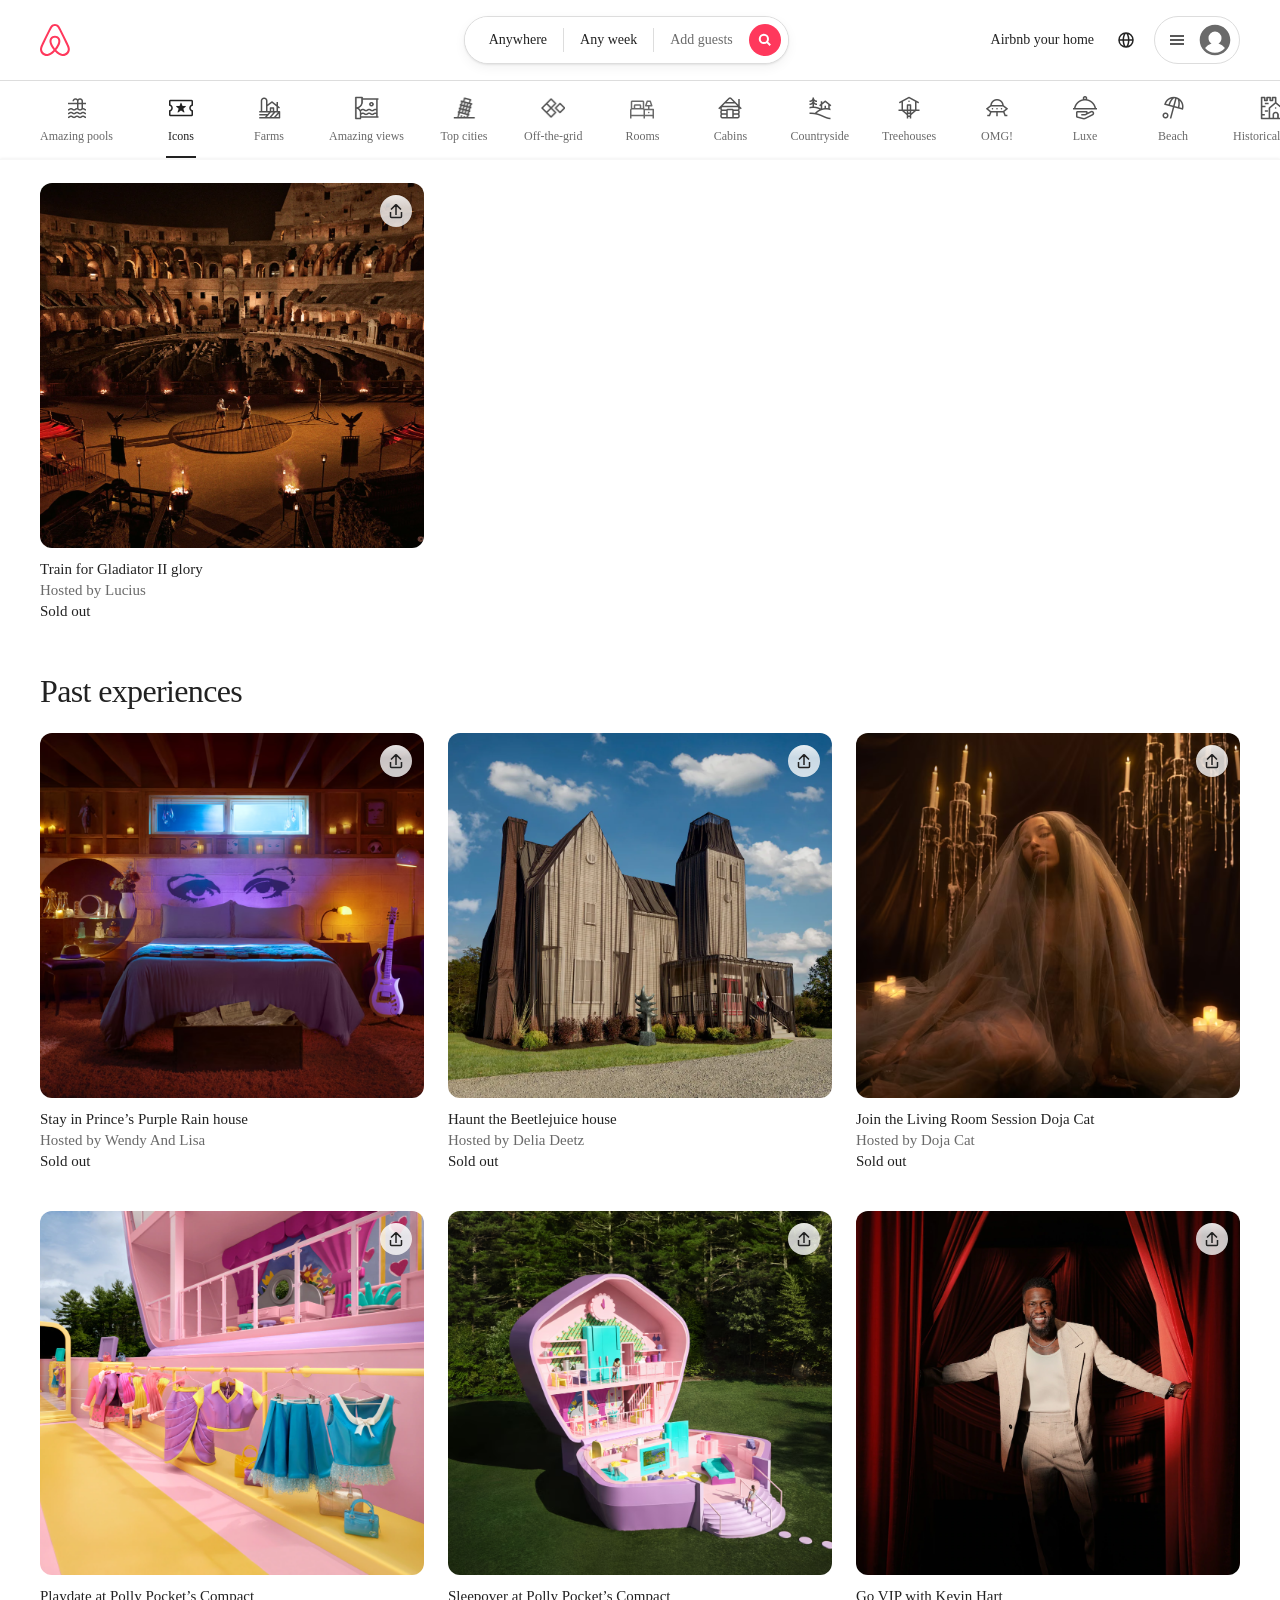
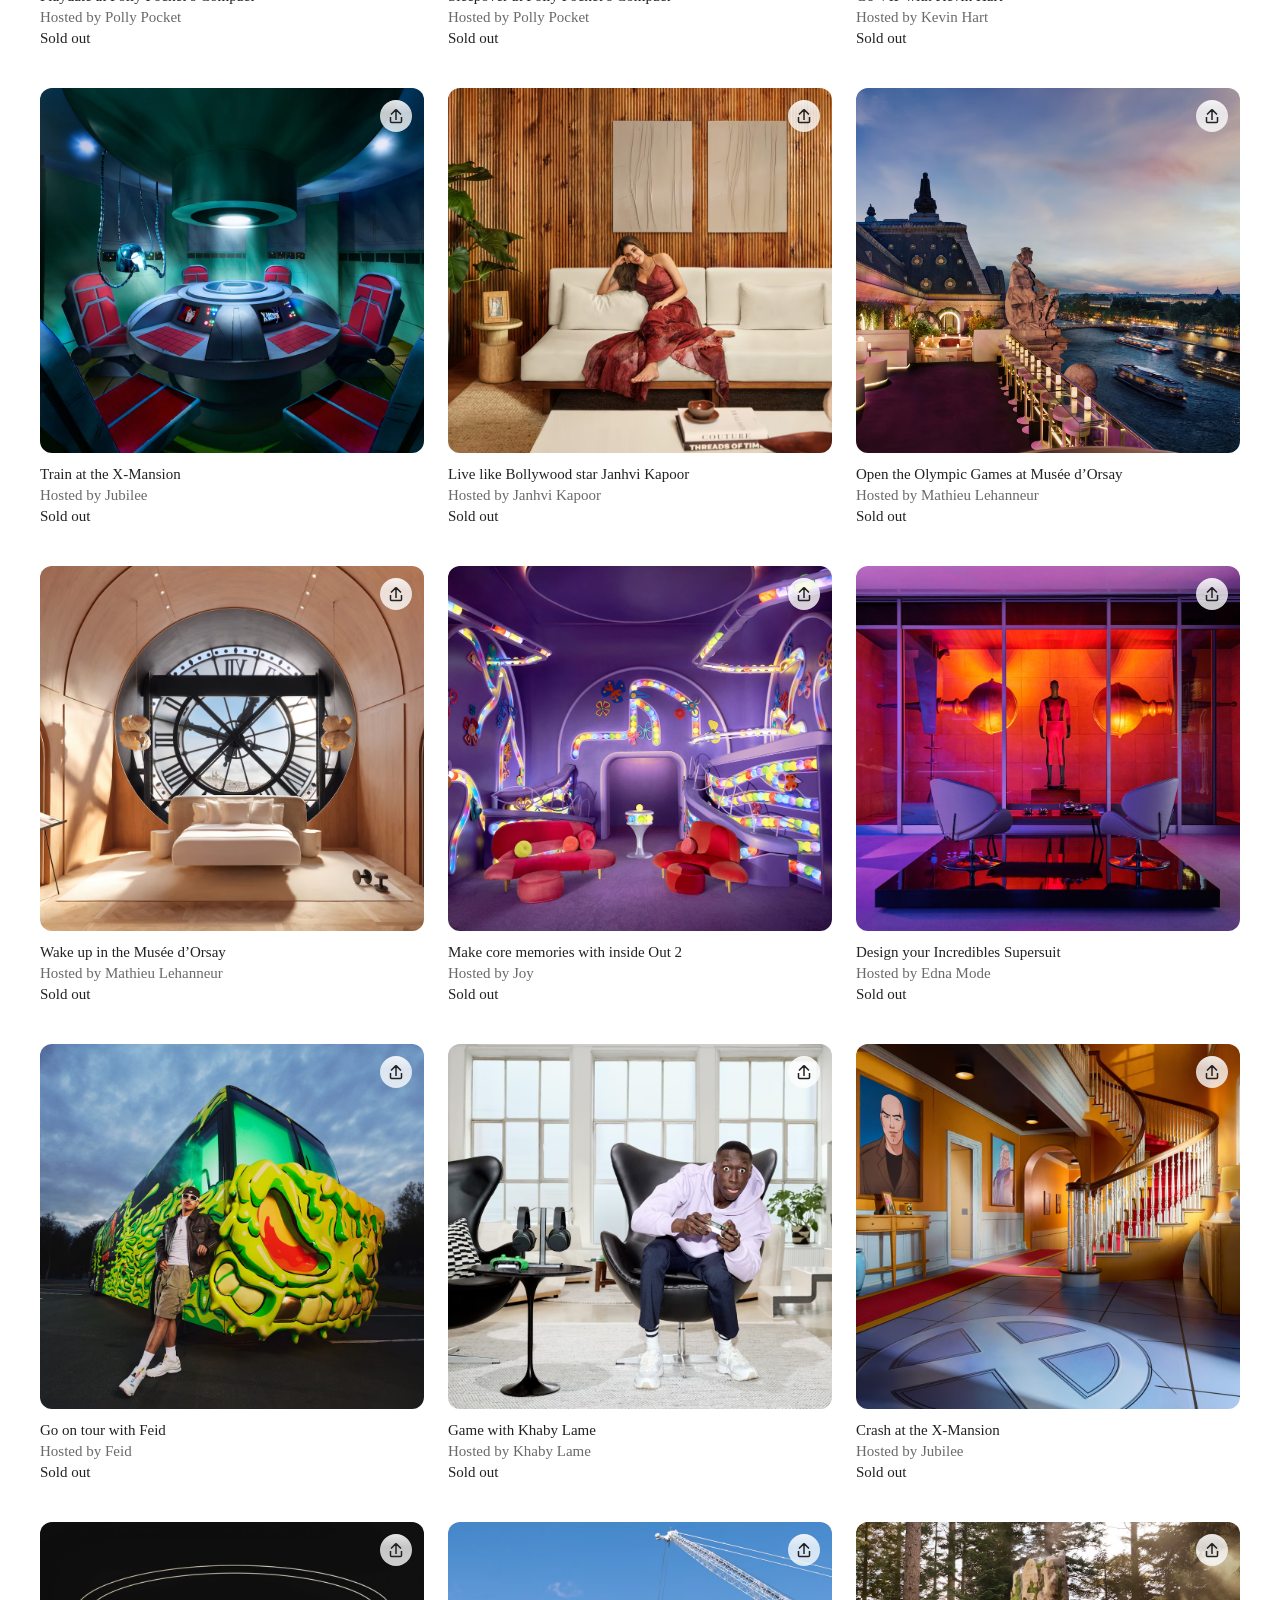
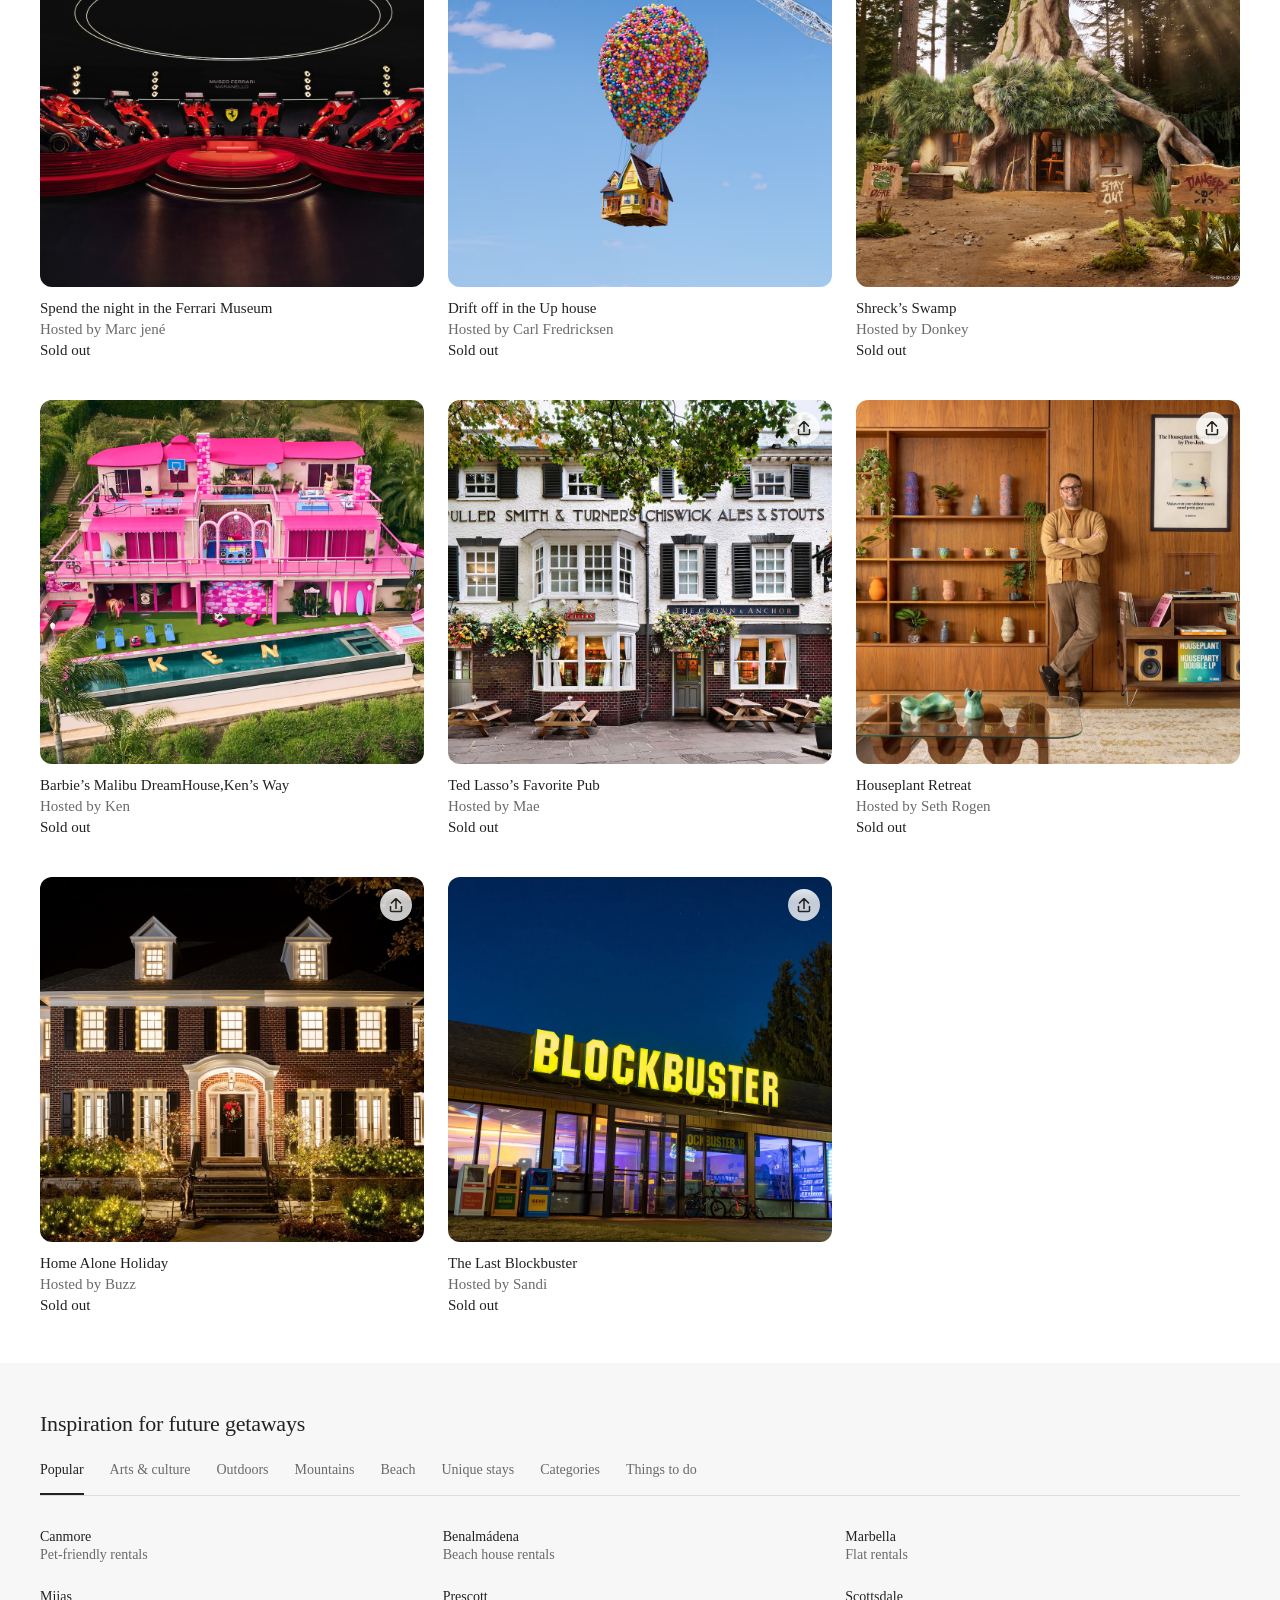
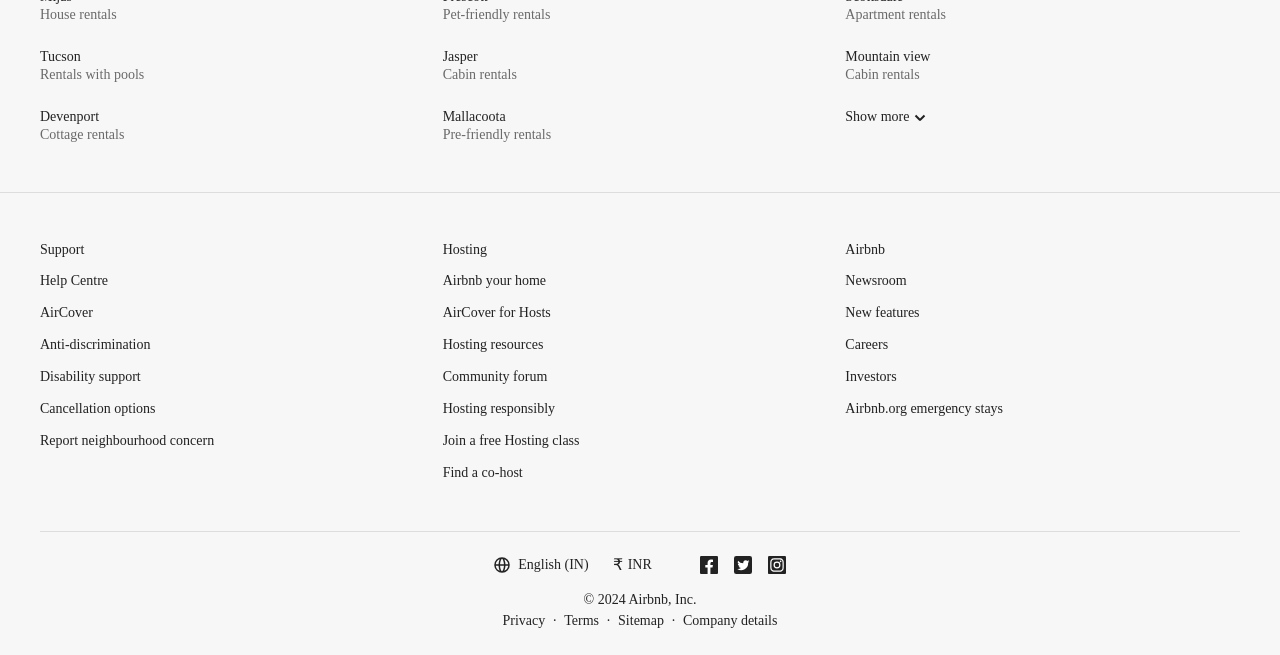
==== commit 736f858f: "tab-view" ====
--- a/airbnb.html
+++ b/airbnb.html
@@ -31,37 +31,44 @@
                     <!-- Top nav for tab -->
                     <div class="nav-tab-container">
                         <div class="nav-for-tab">
-                            <div class="site-main-logo">
-                                <div class="si-ma-lo"><svg width="30" height="32" style="display: block;"><path d="M29.3864 22.7101C29.2429 22.3073 29.0752 21.9176 28.9157 21.5565C28.6701 21.0011 28.4129 20.4446 28.1641 19.9067L28.1444 19.864C25.9255 15.0589 23.5439 10.1881 21.0659 5.38701L20.9607 5.18316C20.7079 4.69289 20.4466 4.18596 20.1784 3.68786C19.8604 3.0575 19.4745 2.4636 19.0276 1.91668C18.5245 1.31651 17.8956 0.833822 17.1853 0.502654C16.475 0.171486 15.7005 -9.83959e-05 14.9165 4.23317e-08C14.1325 9.84805e-05 13.3581 0.171877 12.6478 0.503224C11.9376 0.834571 11.3088 1.31742 10.8059 1.91771C10.3595 2.46476 9.97383 3.05853 9.65572 3.68858C9.38521 4.19115 9.12145 4.70278 8.8664 5.19757L8.76872 5.38696C6.29061 10.1884 3.90903 15.0592 1.69015 19.8639L1.65782 19.9338C1.41334 20.463 1.16057 21.0102 0.919073 21.5563C0.75949 21.9171 0.592009 22.3065 0.448355 22.7103C0.0369063 23.8104 -0.094204 24.9953 0.0668098 26.1585C0.237562 27.334 0.713008 28.4447 1.44606 29.3804C2.17911 30.3161 3.14434 31.0444 4.24614 31.4932C5.07835 31.8299 5.96818 32.002 6.86616 32C7.14824 31.9999 7.43008 31.9835 7.71027 31.9509C8.846 31.8062 9.94136 31.4366 10.9321 30.8639C12.2317 30.1338 13.5152 29.0638 14.9173 27.5348C16.3194 29.0638 17.6029 30.1338 18.9025 30.8639C19.8932 31.4367 20.9886 31.8062 22.1243 31.9509C22.4045 31.9835 22.6864 31.9999 22.9685 32C23.8664 32.002 24.7561 31.8299 25.5883 31.4932C26.6901 31.0444 27.6554 30.3161 28.3885 29.3804C29.1216 28.4447 29.5971 27.3341 29.7679 26.1585C29.9287 24.9952 29.7976 23.8103 29.3864 22.7101ZM14.9173 24.377C13.1816 22.1769 12.0678 20.1338 11.677 18.421C11.5169 17.7792 11.4791 17.1131 11.5656 16.4573C11.6339 15.9766 11.8105 15.5176 12.0821 15.1148C12.4163 14.6814 12.8458 14.3304 13.3374 14.0889C13.829 13.8475 14.3696 13.7219 14.9175 13.7219C15.4655 13.722 16.006 13.8476 16.4976 14.0892C16.9892 14.3307 17.4186 14.6817 17.7528 15.1151C18.0244 15.5181 18.201 15.9771 18.2693 16.4579C18.3556 17.114 18.3177 17.7803 18.1573 18.4223C17.7661 20.1349 16.6526 22.1774 14.9173 24.377ZM27.7406 25.8689C27.6212 26.6908 27.2887 27.4674 26.7762 28.1216C26.2636 28.7759 25.5887 29.2852 24.8183 29.599C24.0393 29.9111 23.1939 30.0217 22.3607 29.9205C21.4946 29.8089 20.6599 29.5239 19.9069 29.0824C18.7501 28.4325 17.5791 27.4348 16.2614 25.9712C18.3591 23.3846 19.669 21.0005 20.154 18.877C20.3723 17.984 20.4196 17.0579 20.2935 16.1475C20.1791 15.3632 19.8879 14.615 19.4419 13.9593C18.9194 13.2519 18.2378 12.6768 17.452 12.2805C16.6661 11.8842 15.798 11.6777 14.9175 11.6777C14.0371 11.6777 13.1689 11.8841 12.383 12.2803C11.5971 12.6765 10.9155 13.2515 10.393 13.9589C9.94707 14.6144 9.65591 15.3624 9.5414 16.1465C9.41524 17.0566 9.4623 17.9822 9.68011 18.8749C10.1648 20.9993 11.4748 23.384 13.5732 25.9714C12.2555 27.4348 11.0845 28.4325 9.92769 29.0825C9.17468 29.5239 8.34007 29.809 7.47395 29.9205C6.64065 30.0217 5.79525 29.9111 5.0162 29.599C4.24581 29.2852 3.57092 28.7759 3.05838 28.1217C2.54585 27.4674 2.21345 26.6908 2.09411 25.8689C1.97932 25.0334 2.07701 24.1825 2.37818 23.3946C2.49266 23.0728 2.62663 22.757 2.7926 22.3818C3.0274 21.851 3.27657 21.3115 3.51759 20.7898L3.54996 20.7197C5.75643 15.9419 8.12481 11.0982 10.5894 6.32294L10.6875 6.13283C10.9384 5.64601 11.1979 5.14267 11.4597 4.6563C11.7101 4.15501 12.0132 3.68171 12.3639 3.2444C12.6746 2.86903 13.0646 2.56681 13.5059 2.35934C13.9473 2.15186 14.4291 2.04426 14.9169 2.04422C15.4047 2.04418 15.8866 2.15171 16.3279 2.35911C16.7693 2.56651 17.1593 2.86867 17.4701 3.24399C17.821 3.68097 18.1242 4.15411 18.3744 4.65538C18.6338 5.13742 18.891 5.63623 19.1398 6.11858L19.2452 6.32315C21.7097 11.0979 24.078 15.9415 26.2847 20.7201L26.3046 20.7631C26.5498 21.2936 26.8033 21.8419 27.042 22.382C27.2082 22.7577 27.3424 23.0738 27.4566 23.3944C27.7576 24.1824 27.8553 25.0333 27.7406 25.8689Z" fill="currentcolor"></path></svg></div>
-                            </div>
+                            <div class="site-main-logo"><svg width="30" height="32" style="display: block;"><path d="M29.3864 22.7101C29.2429 22.3073 29.0752 21.9176 28.9157 21.5565C28.6701 21.0011 28.4129 20.4446 28.1641 19.9067L28.1444 19.864C25.9255 15.0589 23.5439 10.1881 21.0659 5.38701L20.9607 5.18316C20.7079 4.69289 20.4466 4.18596 20.1784 3.68786C19.8604 3.0575 19.4745 2.4636 19.0276 1.91668C18.5245 1.31651 17.8956 0.833822 17.1853 0.502654C16.475 0.171486 15.7005 -9.83959e-05 14.9165 4.23317e-08C14.1325 9.84805e-05 13.3581 0.171877 12.6478 0.503224C11.9376 0.834571 11.3088 1.31742 10.8059 1.91771C10.3595 2.46476 9.97383 3.05853 9.65572 3.68858C9.38521 4.19115 9.12145 4.70278 8.8664 5.19757L8.76872 5.38696C6.29061 10.1884 3.90903 15.0592 1.69015 19.8639L1.65782 19.9338C1.41334 20.463 1.16057 21.0102 0.919073 21.5563C0.75949 21.9171 0.592009 22.3065 0.448355 22.7103C0.0369063 23.8104 -0.094204 24.9953 0.0668098 26.1585C0.237562 27.334 0.713008 28.4447 1.44606 29.3804C2.17911 30.3161 3.14434 31.0444 4.24614 31.4932C5.07835 31.8299 5.96818 32.002 6.86616 32C7.14824 31.9999 7.43008 31.9835 7.71027 31.9509C8.846 31.8062 9.94136 31.4366 10.9321 30.8639C12.2317 30.1338 13.5152 29.0638 14.9173 27.5348C16.3194 29.0638 17.6029 30.1338 18.9025 30.8639C19.8932 31.4367 20.9886 31.8062 22.1243 31.9509C22.4045 31.9835 22.6864 31.9999 22.9685 32C23.8664 32.002 24.7561 31.8299 25.5883 31.4932C26.6901 31.0444 27.6554 30.3161 28.3885 29.3804C29.1216 28.4447 29.5971 27.3341 29.7679 26.1585C29.9287 24.9952 29.7976 23.8103 29.3864 22.7101ZM14.9173 24.377C13.1816 22.1769 12.0678 20.1338 11.677 18.421C11.5169 17.7792 11.4791 17.1131 11.5656 16.4573C11.6339 15.9766 11.8105 15.5176 12.0821 15.1148C12.4163 14.6814 12.8458 14.3304 13.3374 14.0889C13.829 13.8475 14.3696 13.7219 14.9175 13.7219C15.4655 13.722 16.006 13.8476 16.4976 14.0892C16.9892 14.3307 17.4186 14.6817 17.7528 15.1151C18.0244 15.5181 18.201 15.9771 18.2693 16.4579C18.3556 17.114 18.3177 17.7803 18.1573 18.4223C17.7661 20.1349 16.6526 22.1774 14.9173 24.377ZM27.7406 25.8689C27.6212 26.6908 27.2887 27.4674 26.7762 28.1216C26.2636 28.7759 25.5887 29.2852 24.8183 29.599C24.0393 29.9111 23.1939 30.0217 22.3607 29.9205C21.4946 29.8089 20.6599 29.5239 19.9069 29.0824C18.7501 28.4325 17.5791 27.4348 16.2614 25.9712C18.3591 23.3846 19.669 21.0005 20.154 18.877C20.3723 17.984 20.4196 17.0579 20.2935 16.1475C20.1791 15.3632 19.8879 14.615 19.4419 13.9593C18.9194 13.2519 18.2378 12.6768 17.452 12.2805C16.6661 11.8842 15.798 11.6777 14.9175 11.6777C14.0371 11.6777 13.1689 11.8841 12.383 12.2803C11.5971 12.6765 10.9155 13.2515 10.393 13.9589C9.94707 14.6144 9.65591 15.3624 9.5414 16.1465C9.41524 17.0566 9.4623 17.9822 9.68011 18.8749C10.1648 20.9993 11.4748 23.384 13.5732 25.9714C12.2555 27.4348 11.0845 28.4325 9.92769 29.0825C9.17468 29.5239 8.34007 29.809 7.47395 29.9205C6.64065 30.0217 5.79525 29.9111 5.0162 29.599C4.24581 29.2852 3.57092 28.7759 3.05838 28.1217C2.54585 27.4674 2.21345 26.6908 2.09411 25.8689C1.97932 25.0334 2.07701 24.1825 2.37818 23.3946C2.49266 23.0728 2.62663 22.757 2.7926 22.3818C3.0274 21.851 3.27657 21.3115 3.51759 20.7898L3.54996 20.7197C5.75643 15.9419 8.12481 11.0982 10.5894 6.32294L10.6875 6.13283C10.9384 5.64601 11.1979 5.14267 11.4597 4.6563C11.7101 4.15501 12.0132 3.68171 12.3639 3.2444C12.6746 2.86903 13.0646 2.56681 13.5059 2.35934C13.9473 2.15186 14.4291 2.04426 14.9169 2.04422C15.4047 2.04418 15.8866 2.15171 16.3279 2.35911C16.7693 2.56651 17.1593 2.86867 17.4701 3.24399C17.821 3.68097 18.1242 4.15411 18.3744 4.65538C18.6338 5.13742 18.891 5.63623 19.1398 6.11858L19.2452 6.32315C21.7097 11.0979 24.078 15.9415 26.2847 20.7201L26.3046 20.7631C26.5498 21.2936 26.8033 21.8419 27.042 22.382C27.2082 22.7577 27.3424 23.0738 27.4566 23.3944C27.7576 24.1824 27.8553 25.0333 27.7406 25.8689Z" fill="currentcolor"></path></svg></div>
+                            <!-- main logo for laptop view-->
+                            <!-- <div class="site-main-logo" id="for-lap-view"><svg width="102" height="32" style="display:block"><path d="M29.3864 22.7101C29.2429 22.3073 29.0752 21.9176 28.9157 21.5565C28.6701 21.0011 28.4129 20.4446 28.1641 19.9067L28.1444 19.864C25.9255 15.0589 23.5439 10.1881 21.0659 5.38701L20.9607 5.18316C20.7079 4.69289 20.4466 4.18596 20.1784 3.68786C19.8604 3.0575 19.4745 2.4636 19.0276 1.91668C18.5245 1.31651 17.8956 0.833822 17.1853 0.502654C16.475 0.171486 15.7005 -9.83959e-05 14.9165 4.23317e-08C14.1325 9.84805e-05 13.3581 0.171877 12.6478 0.503224C11.9376 0.834571 11.3088 1.31742 10.8059 1.91771C10.3595 2.46476 9.97383 3.05853 9.65572 3.68858C9.38521 4.19115 9.12145 4.70278 8.8664 5.19757L8.76872 5.38696C6.29061 10.1884 3.90903 15.0592 1.69015 19.8639L1.65782 19.9338C1.41334 20.463 1.16057 21.0102 0.919073 21.5563C0.75949 21.9171 0.592009 22.3065 0.448355 22.7103C0.0369063 23.8104 -0.094204 24.9953 0.0668098 26.1585C0.237562 27.334 0.713008 28.4447 1.44606 29.3804C2.17911 30.3161 3.14434 31.0444 4.24614 31.4932C5.07835 31.8299 5.96818 32.002 6.86616 32C7.14824 31.9999 7.43008 31.9835 7.71027 31.9509C8.846 31.8062 9.94136 31.4366 10.9321 30.8639C12.2317 30.1338 13.5152 29.0638 14.9173 27.5348C16.3194 29.0638 17.6029 30.1338 18.9025 30.8639C19.8932 31.4367 20.9886 31.8062 22.1243 31.9509C22.4045 31.9835 22.6864 31.9999 22.9685 32C23.8664 32.002 24.7561 31.8299 25.5883 31.4932C26.6901 31.0444 27.6554 30.3161 28.3885 29.3804C29.1216 28.4447 29.5971 27.3341 29.7679 26.1585C29.9287 24.9952 29.7976 23.8103 29.3864 22.7101ZM14.9173 24.377C13.1816 22.1769 12.0678 20.1338 11.677 18.421C11.5169 17.7792 11.4791 17.1131 11.5656 16.4573C11.6339 15.9766 11.8105 15.5176 12.0821 15.1148C12.4163 14.6814 12.8458 14.3304 13.3374 14.0889C13.829 13.8475 14.3696 13.7219 14.9175 13.7219C15.4655 13.722 16.006 13.8476 16.4976 14.0892C16.9892 14.3307 17.4186 14.6817 17.7528 15.1151C18.0244 15.5181 18.201 15.9771 18.2693 16.4579C18.3556 17.114 18.3177 17.7803 18.1573 18.4223C17.7661 20.1349 16.6526 22.1774 14.9173 24.377ZM27.7406 25.8689C27.6212 26.6908 27.2887 27.4674 26.7762 28.1216C26.2636 28.7759 25.5887 29.2852 24.8183 29.599C24.0393 29.9111 23.1939 30.0217 22.3607 29.9205C21.4946 29.8089 20.6599 29.5239 19.9069 29.0824C18.7501 28.4325 17.5791 27.4348 16.2614 25.9712C18.3591 23.3846 19.669 21.0005 20.154 18.877C20.3723 17.984 20.4196 17.0579 20.2935 16.1475C20.1791 15.3632 19.8879 14.615 19.4419 13.9593C18.9194 13.2519 18.2378 12.6768 17.452 12.2805C16.6661 11.8842 15.798 11.6777 14.9175 11.6777C14.0371 11.6777 13.1689 11.8841 12.383 12.2803C11.5971 12.6765 10.9155 13.2515 10.393 13.9589C9.94707 14.6144 9.65591 15.3624 9.5414 16.1465C9.41524 17.0566 9.4623 17.9822 9.68011 18.8749C10.1648 20.9993 11.4748 23.384 13.5732 25.9714C12.2555 27.4348 11.0845 28.4325 9.92769 29.0825C9.17468 29.5239 8.34007 29.809 7.47395 29.9205C6.64065 30.0217 5.79525 29.9111 5.0162 29.599C4.24581 29.2852 3.57092 28.7759 3.05838 28.1217C2.54585 27.4674 2.21345 26.6908 2.09411 25.8689C1.97932 25.0334 2.07701 24.1825 2.37818 23.3946C2.49266 23.0728 2.62663 22.757 2.7926 22.3818C3.0274 21.851 3.27657 21.3115 3.51759 20.7898L3.54996 20.7197C5.75643 15.9419 8.12481 11.0982 10.5894 6.32294L10.6875 6.13283C10.9384 5.64601 11.1979 5.14267 11.4597 4.6563C11.7101 4.15501 12.0132 3.68171 12.3639 3.2444C12.6746 2.86903 13.0646 2.56681 13.5059 2.35934C13.9473 2.15186 14.4291 2.04426 14.9169 2.04422C15.4047 2.04418 15.8866 2.15171 16.3279 2.35911C16.7693 2.56651 17.1593 2.86867 17.4701 3.24399C17.821 3.68097 18.1242 4.15411 18.3744 4.65538C18.6338 5.13742 18.891 5.63623 19.1398 6.11858L19.2452 6.32315C21.7097 11.0979 24.078 15.9415 26.2847 20.7201L26.3046 20.7631C26.5498 21.2936 26.8033 21.8419 27.042 22.382C27.2082 22.7577 27.3424 23.0738 27.4566 23.3944C27.7576 24.1824 27.8553 25.0333 27.7406 25.8689Z" fill="currentcolor"></path><path d="M41.6847 24.1196C40.8856 24.1196 40.1505 23.9594 39.4792 23.6391C38.808 23.3188 38.2327 22.8703 37.7212 22.2937C37.2098 21.7172 36.8263 21.0445 36.5386 20.3078C36.2509 19.539 36.123 18.7062 36.123 17.8093C36.123 16.9124 36.2829 16.0475 36.5705 15.2787C36.8582 14.51 37.2737 13.8373 37.7852 13.2287C38.2966 12.6521 38.9039 12.1716 39.6071 11.8513C40.3103 11.531 41.0455 11.3708 41.8765 11.3708C42.6756 11.3708 43.3788 11.531 44.0181 11.8833C44.6574 12.2037 45.1688 12.6841 45.5843 13.2927L45.6802 11.7232H48.6209V23.7992H45.6802L45.5843 22.0375C45.1688 22.6781 44.6254 23.1906 43.9222 23.575C43.2829 23.9274 42.5158 24.1196 41.6847 24.1196ZM42.4519 21.2367C43.0272 21.2367 43.5386 21.0765 44.0181 20.7882C44.4656 20.4679 44.8172 20.0515 45.1049 19.539C45.3606 19.0265 45.4884 18.4179 45.4884 17.7452C45.4884 17.0725 45.3606 16.4639 45.1049 15.9514C44.8492 15.4389 44.4656 15.0225 44.0181 14.7022C43.5706 14.3818 43.0272 14.2537 42.4519 14.2537C41.8765 14.2537 41.3651 14.4139 40.8856 14.7022C40.4382 15.0225 40.0866 15.4389 39.7989 15.9514C39.5432 16.4639 39.4153 17.0725 39.4153 17.7452C39.4153 18.4179 39.5432 19.0265 39.7989 19.539C40.0546 20.0515 40.4382 20.4679 40.8856 20.7882C41.3651 21.0765 41.8765 21.2367 42.4519 21.2367ZM53.6392 8.4559C53.6392 8.80825 53.5753 9.12858 53.4154 9.38483C53.2556 9.64109 53.0319 9.86531 52.7442 10.0255C52.4565 10.1856 52.1369 10.2497 51.8173 10.2497C51.4976 10.2497 51.178 10.1856 50.8903 10.0255C50.6026 9.86531 50.3789 9.64109 50.2191 9.38483C50.0592 9.09654 49.9953 8.80825 49.9953 8.4559C49.9953 8.10355 50.0592 7.78323 50.2191 7.52697C50.3789 7.23868 50.6026 7.04649 50.8903 6.88633C51.178 6.72617 51.4976 6.66211 51.8173 6.66211C52.1369 6.66211 52.4565 6.72617 52.7442 6.88633C53.0319 7.04649 53.2556 7.27072 53.4154 7.52697C53.5433 7.78323 53.6392 8.07152 53.6392 8.4559ZM50.2191 23.7672V11.6911H53.4154V23.7672H50.2191V23.7672ZM61.9498 14.8623V14.8943C61.79 14.8303 61.5982 14.7982 61.4383 14.7662C61.2466 14.7342 61.0867 14.7342 60.895 14.7342C60 14.7342 59.3287 14.9904 58.8812 15.535C58.4018 16.0795 58.178 16.8483 58.178 17.8413V23.7672H54.9817V11.6911H57.9223L58.0182 13.517C58.3379 12.8763 58.7214 12.3958 59.2648 12.0435C59.7762 11.6911 60.3835 11.531 61.0867 11.531C61.3105 11.531 61.5342 11.563 61.726 11.595C61.8219 11.6271 61.8858 11.6271 61.9498 11.6591V14.8623ZM63.2283 23.7672V6.72617H66.4247V13.2287C66.8722 12.6521 67.3836 12.2036 68.0229 11.8513C68.6622 11.531 69.3654 11.3388 70.1645 11.3388C70.9635 11.3388 71.6987 11.4989 72.3699 11.8193C73.0412 12.1396 73.6165 12.588 74.128 13.1646C74.6394 13.7412 75.0229 14.4139 75.3106 15.1506C75.5983 15.9194 75.7261 16.7522 75.7261 17.6491C75.7261 18.546 75.5663 19.4109 75.2787 20.1796C74.991 20.9484 74.5755 21.6211 74.064 22.2297C73.5526 22.8063 72.9453 23.2867 72.2421 23.6071C71.5389 23.9274 70.8037 24.0875 69.9727 24.0875C69.1736 24.0875 68.4704 23.9274 67.8311 23.575C67.1918 23.2547 66.6804 22.7742 66.2649 22.1656L66.169 23.7352L63.2283 23.7672ZM69.3973 21.2367C69.9727 21.2367 70.4841 21.0765 70.9635 20.7882C71.411 20.4679 71.7626 20.0515 72.0503 19.539C72.306 19.0265 72.4339 18.4179 72.4339 17.7452C72.4339 17.0725 72.306 16.4639 72.0503 15.9514C71.7626 15.4389 71.411 15.0225 70.9635 14.7022C70.5161 14.3818 69.9727 14.2537 69.3973 14.2537C68.822 14.2537 68.3106 14.4139 67.8311 14.7022C67.3836 15.0225 67.032 15.4389 66.7443 15.9514C66.4886 16.4639 66.3608 17.0725 66.3608 17.7452C66.3608 18.4179 66.4886 19.0265 66.7443 19.539C67 20.0515 67.3836 20.4679 67.8311 20.7882C68.3106 21.0765 68.822 21.2367 69.3973 21.2367ZM76.9408 23.7672V11.6911H79.8814L79.9773 13.2607C80.3289 12.6841 80.8084 12.2357 81.4157 11.8833C82.023 11.531 82.7262 11.3708 83.5253 11.3708C84.4203 11.3708 85.1874 11.595 85.8267 12.0115C86.4979 12.4279 87.0094 13.0365 87.361 13.8053C87.7126 14.574 87.9043 15.5029 87.9043 16.56V23.7992H84.708V16.9764C84.708 16.1436 84.5162 15.4709 84.1326 14.9904C83.7491 14.51 83.2376 14.2537 82.5664 14.2537C82.0869 14.2537 81.6714 14.3498 81.2878 14.574C80.9362 14.7982 80.6486 15.0865 80.4248 15.503C80.2011 15.8873 80.1052 16.3678 80.1052 16.8483V23.7672H76.9408V23.7672ZM89.5025 23.7672V6.72617H92.6989V13.2287C93.1464 12.6521 93.6578 12.2036 94.2971 11.8513C94.9364 11.531 95.6396 11.3388 96.4387 11.3388C97.2378 11.3388 97.9729 11.4989 98.6442 11.8193C99.3154 12.1396 99.8907 12.588 100.402 13.1646C100.914 13.7412 101.297 14.4139 101.585 15.1506C101.873 15.9194 102 16.7522 102 17.6491C102 18.546 101.841 19.4109 101.553 20.1796C101.265 20.9484 100.85 21.6211 100.338 22.2297C99.8268 22.8063 99.2195 23.2867 98.5163 23.6071C97.8131 23.9274 97.0779 24.0875 96.2469 24.0875C95.4478 24.0875 94.7446 23.9274 94.1053 23.575C93.466 23.2547 92.9546 22.7742 92.5391 22.1656L92.4432 23.7352L89.5025 23.7672ZM95.7035 21.2367C96.2788 21.2367 96.7903 21.0765 97.2697 20.7882C97.7172 20.4679 98.0688 20.0515 98.3565 19.539C98.6122 19.0265 98.7401 18.4179 98.7401 17.7452C98.7401 17.0725 98.6122 16.4639 98.3565 15.9514C98.1008 15.4389 97.7172 15.0225 97.2697 14.7022C96.8222 14.3818 96.2788 14.2537 95.7035 14.2537C95.1281 14.2537 94.6167 14.4139 94.1373 14.7022C93.6898 15.0225 93.3382 15.4389 93.0505 15.9514C92.7628 16.4639 92.6669 17.0725 92.6669 17.7452C92.6669 18.4179 92.7948 19.0265 93.0505 19.539C93.3062 20.0515 93.6898 20.4679 94.1373 20.7882C94.6167 21.0765 95.0962 21.2367 95.7035 21.2367Z" fill="currentcolor"></path></svg></div> -->
+                            <!-- logo for laptop view end -->
                             <div class="button-container">
-                                <div class="btnc-1">
-                                        <button class="bc2"><div>Anywhere</div></button>
+                                <div class="bt-co-tab">
+                                    <div class="bt-co">
+                                        <button class="btc-1">
+                                            <div class="text-con" id="tc1"><div>Anywhere</div></div>
+                                        </button>
                                         <div class="side-line"></div>
-                                        <button class="bc3"><div>Any week</button>
+                                        <button class="btc-2">
+                                            <div class="text-con" id="tc2"><div>Any week</div></div>
+                                        </button>
                                         <div class="side-line"></div>
-                                        <button class="bc1">
-                                            <div class="bc11">Add guests</div>
-                                            <div class="bc12"><svg xmlns="http://www.w3.org/2000/svg" viewBox="0 0 32 32" aria-hidden="true" role="presentation" focusable="false" style="display: block; fill: none; height: 12px; width: 12px; stroke: currentcolor; stroke-width: 5.33333; overflow: visible;"><path fill="none" d="M13 24a11 11 0 1 0 0-22 11 11 0 0 0 0 22zm8-3 9 9"></path></svg></div>
+                                        <button class="btc-3">
+                                            <div class="text-con" id="tc3"><div>Add guests</div></div>
+                                            <div class="sb"><svg xmlns="http://www.w3.org/2000/svg" viewBox="0 0 32 32" aria-hidden="true" role="presentation" focusable="false" style="display: block; fill: none; height: 12px; width: 12px; stroke: currentcolor; stroke-width: 5.33333; overflow: visible;"><path fill="none" d="M13 24a11 11 0 1 0 0-22 11 11 0 0 0 0 22zm8-3 9 9"></path></svg></div>
                                         </button>
-                                </div>
-                            </div>
-                            <div class="right-tab-nav">
-                                <div class="rtn1">
-                                    <div class="tnd1"><div>Airbnb your home</div></div>
-                                    <div class="tnd2"><div><svg xmlns="http://www.w3.org/2000/svg" viewBox="0 0 16 16" aria-hidden="true" role="presentation" focusable="false" style="display: block; height: 16px; width: 16px; fill: currentcolor;"><path d="M8 .25a7.77 7.77 0 0 1 7.75 7.78 7.75 7.75 0 0 1-7.52 7.72h-.25A7.75 7.75 0 0 1 .25 8.24v-.25A7.75 7.75 0 0 1 8 .25zm1.95 8.5h-3.9c.15 2.9 1.17 5.34 1.88 5.5H8c.68 0 1.72-2.37 1.93-5.23zm4.26 0h-2.76c-.09 1.96-.53 3.78-1.18 5.08A6.26 6.26 0 0 0 14.17 9zm-9.67 0H1.8a6.26 6.26 0 0 0 3.94 5.08 12.59 12.59 0 0 1-1.16-4.7l-.03-.38zm1.2-6.58-.12.05a6.26 6.26 0 0 0-3.83 5.03h2.75c.09-1.83.48-3.54 1.06-4.81zm2.25-.42c-.7 0-1.78 2.51-1.94 5.5h3.9c-.15-2.9-1.18-5.34-1.89-5.5h-.07zm2.28.43.03.05a12.95 12.95 0 0 1 1.15 5.02h2.75a6.28 6.28 0 0 0-3.93-5.07z"></path></svg></div></div>
-                                </div>
-                                <div class="rtn2">
-                                    <div class="rtn-b"><button>
-                                        <div class="rtn-b1"><svg xmlns="http://www.w3.org/2000/svg" viewBox="0 0 32 32" aria-hidden="true" role="presentation" focusable="false" style="display: block; fill: none; height: 16px; width: 16px; stroke: currentcolor; stroke-width: 3; overflow: visible;"><g fill="none"><path d="M2 16h28M2 24h28M2 8h28"></path></g></svg></div>
-                                        <div class="rtn-b2"><svg xmlns="http://www.w3.org/2000/svg" viewBox="0 0 32 32" aria-hidden="true" role="presentation" focusable="false" style="display: block; height: 32px; width: 32px; fill: currentcolor;"><path d="M16 .7C7.56.7.7 7.56.7 16S7.56 31.3 16 31.3 31.3 24.44 31.3 16 24.44.7 16 .7zm0 28c-4.02 0-7.6-1.88-9.93-4.81a12.43 12.43 0 0 1 6.45-4.4A6.5 6.5 0 0 1 9.5 14a6.5 6.5 0 0 1 13 0 6.51 6.51 0 0 1-3.02 5.5 12.42 12.42 0 0 1 6.45 4.4A12.67 12.67 0 0 1 16 28.7z"></path></svg></div>
-
-                                    </button></div>
-                                </div>
-                            </div>
-                        </div>
-                    </div>
-                    <!-- End of Top nav for tab -->
+                                    </div>
+                                </div>
+                            </div>
+                            <div class="Airbnb-home-container">
+                                <div class="home-container">
+                                    <div class="home-logo-container">
+                                        <div class="home"><div>Airbnb your home</div></div>
+                                        <div class="home-logo"><div><svg xmlns="http://www.w3.org/2000/svg" viewBox="0 0 16 16" aria-hidden="true" role="presentation" focusable="false" style="display: block; height: 16px; width: 16px; fill: currentcolor;"><path d="M8 .25a7.77 7.77 0 0 1 7.75 7.78 7.75 7.75 0 0 1-7.52 7.72h-.25A7.75 7.75 0 0 1 .25 8.24v-.25A7.75 7.75 0 0 1 8 .25zm1.95 8.5h-3.9c.15 2.9 1.17 5.34 1.88 5.5H8c.68 0 1.72-2.37 1.93-5.23zm4.26 0h-2.76c-.09 1.96-.53 3.78-1.18 5.08A6.26 6.26 0 0 0 14.17 9zm-9.67 0H1.8a6.26 6.26 0 0 0 3.94 5.08 12.59 12.59 0 0 1-1.16-4.7l-.03-.38zm1.2-6.58-.12.05a6.26 6.26 0 0 0-3.83 5.03h2.75c.09-1.83.48-3.54 1.06-4.81zm2.25-.42c-.7 0-1.78 2.51-1.94 5.5h3.9c-.15-2.9-1.18-5.34-1.89-5.5h-.07zm2.28.43.03.05a12.95 12.95 0 0 1 1.15 5.02h2.75a6.28 6.28 0 0 0-3.93-5.07z"></path></svg></div></div>
+    
+                                    </div>
+                                    <button class="person-menu-container">
+                                        <div class="menu"><svg xmlns="http://www.w3.org/2000/svg" viewBox="0 0 32 32" aria-hidden="true" role="presentation" focusable="false" style="display: block; fill: none; height: 16px; width: 16px; stroke: currentcolor; stroke-width: 3; overflow: visible;"><g fill="none"><path d="M2 16h28M2 24h28M2 8h28"></path></g></svg></div>
+                                        <div class="perosn"><svg xmlns="http://www.w3.org/2000/svg" viewBox="0 0 32 32" aria-hidden="true" role="presentation" focusable="false" style="display: block; height: 32px; width: 32px; fill: currentcolor;"><path d="M16 .7C7.56.7.7 7.56.7 16S7.56 31.3 16 31.3 31.3 24.44 31.3 16 24.44.7 16 .7zm0 28c-4.02 0-7.6-1.88-9.93-4.81a12.43 12.43 0 0 1 6.45-4.4A6.5 6.5 0 0 1 9.5 14a6.5 6.5 0 0 1 13 0 6.51 6.51 0 0 1-3.02 5.5 12.42 12.42 0 0 1 6.45 4.4A12.67 12.67 0 0 1 16 28.7z"></path></svg></div>
+                                    </button>
+                                </div>
+                            </div>
+                        </div>
+                    </div>
+                    
 
                 </div>
                 <div class="line1"></div>
@@ -678,44 +685,46 @@
         </section>
         <footer>
             <div class="footer-container">
-                <div class="footer-support">
-                    <div class="footer-content-contianer">
-                        <h3>Support</h3>
-                        <div class="footer-content">
-                            <div class="sc">Help Centre</div>
-                            <div class="sc">AirCover</div>
-                            <div class="sc">Anti-discrimination</div>
-                            <div class="sc">Disability support</div>
-                            <div class="sc">Cancellation options</div>
-                            <div class="sc">Report neighbourhood concern</div>
-                        </div>
-                    </div>
-                </div>
-                <div class="line"></div>
-                <div class="footer-hosting">
-                    <div class="footer-content-contianer">
-                        <h3>Hosting</h3>
-                        <div class="footer-content">
-                            <div class="sc">Airbnb your home</div>
-                            <div class="sc" id="sci">AirCover for Hosts</div>
-                            <div class="sc">Hosting resources</div>
-                            <div class="sc">Community forum</div>
-                            <div class="sc">Hosting responsibly</div>
-                            <div class="sc">Join a free Hosting class</div>
-                            <div class="sc">Find a co‑host</div>
-                        </div>
-                    </div>
-                </div>
-                <div class="line"></div>
-                <div class="footer-Airbnb">
-                    <div class="footer-content-contianer">
-                        <h3>Airbnb</h3>
-                        <div class="footer-content">
-                            <div class="sc">Newsroom</div>
-                            <div class="sc">New features</div>
-                            <div class="sc">Careers</div>
-                            <div class="sc">Investors</div>
-                            <div class="sc">Airbnb.org emergency stays</div>
+                <div class="footer-start">
+                    <div class="footer-support">
+                        <div class="footer-content-contianer">
+                            <h3>Support</h3>
+                            <div class="footer-content">
+                                <div class="sc">Help Centre</div>
+                                <div class="sc">AirCover</div>
+                                <div class="sc">Anti-discrimination</div>
+                                <div class="sc">Disability support</div>
+                                <div class="sc">Cancellation options</div>
+                                <div class="sc">Report neighbourhood concern</div>
+                            </div>
+                        </div>
+                    </div>
+                    <div class="line" id="footer-line"></div>
+                    <div class="footer-hosting">
+                        <div class="footer-content-contianer">
+                            <h3>Hosting</h3>
+                            <div class="footer-content">
+                                <div class="sc">Airbnb your home</div>
+                                <div class="sc" id="sci">AirCover for Hosts</div>
+                                <div class="sc">Hosting resources</div>
+                                <div class="sc">Community forum</div>
+                                <div class="sc">Hosting responsibly</div>
+                                <div class="sc">Join a free Hosting class</div>
+                                <div class="sc">Find a co‑host</div>
+                            </div>
+                        </div>
+                    </div>
+                    <div class="line" id="footer-line"></div>
+                    <div class="footer-Airbnb">
+                        <div class="footer-content-contianer">
+                            <h3>Airbnb</h3>
+                            <div class="footer-content">
+                                <div class="sc">Newsroom</div>
+                                <div class="sc">New features</div>
+                                <div class="sc">Careers</div>
+                                <div class="sc">Investors</div>
+                                <div class="sc">Airbnb.org emergency stays</div>
+                            </div>
                         </div>
                     </div>
                 </div>
--- a/airbnb.css
+++ b/airbnb.css
@@ -123,12 +123,13 @@
 .nav-container{
   width: 100%;
   height: 144px;
-  position: sticky;
+  position: relative;
   display: flex;
   flex-flow: column;
   line-height: 20.02px;
   max-width: 1440px;
   text-size-adjust: 100%;
+  margin-top: 0px;
 }
 /* .nav-container::after{
   left: 0;
@@ -375,9 +376,6 @@
   gap: 40px;
 
 }
-/* .space{
-  height: 40px;
-} */
 .container2{
   position: relative;
   display: grid;
@@ -390,7 +388,6 @@
   font-family: "Airbnb Cereal VF";
   line-height: 36px;
   letter-spacing: -0.02em;
-  /* margin: 0 0 24px; */
   margin-bottom: -28px;
   margin-top: 52px;
 }
@@ -497,12 +494,15 @@
   display: none;
 }
 .future-nav{
-  display: grid;
-  grid-auto-flow: column;
+  display: flex;
+  /* gap: 0; */
+  /* grid-auto-flow: column; */
   padding: 0 12px;
   margin: 0 -12px;
+  white-space: nowrap;
 }
 .future-nav .fn{
+  width: fit-content;
   color: #6A6A6A;
   font-size: 14px;
   font-family: "Airbnb Cereal VF";
@@ -568,9 +568,6 @@
   column-gap: 8px;
   row-gap: 24px;
   padding-top: 32px;
-}
-
-.future-content{
   line-height: 18px;
 }
 .future-content #fuco1{
@@ -719,6 +716,18 @@
   }
 }
 
+/* view-in-550px */
+@media screen and (min-width:550px) {
+  .container1{
+    grid-template-columns: repeat(2, 1fr);
+    gap: 24px;
+  }
+  .container2{
+    display: grid;
+    grid-template-columns: repeat(2, 1fr);
+    column-gap: 24px;
+  }
+}
 /* tablet view */
 
 @media screen and (min-width:768px) {
@@ -727,140 +736,159 @@
 
   .nav-container{
     height: auto;
-    box-shadow: rgba(0, 0, 0, 0.08) 0px 0px 2px 0px;
-
+    box-shadow: rgba(0, 0, 0, 0.01);
   }
   .nav-mob-container{
     display: none;
   }
-  .nav-container::after{
-    box-shadow: 4px;
-  }
   .nav-tab-container{
-    /* width: 100%; */
+    display: block;
+    width: 100%;
+  }
+  /* .nav-tab-container::after{
+    width: 100%;
+    height: 0.05px;
+    content: '';
+    position: relative;
+    display: block;
+    border: 0.05px solid #DDDDDD;
+    --box-shadow: rgb(0 0 0/16%) 0 0 calc(3px);
+    background-repeat: repeat;
+    box-sizing: border-box;
+  } */
+  .nav-for-tab{
+    height: 80px;
     display: flex;
     padding-inline: 40px;
-    text-size-adjust: 100%;
-
-  }
-  .nav-for-tab{
+    align-items: center;
+  }
+  .site-main-logo{
+    display: flex;
+    height: 80px;
+    flex: 0 0 auto;
+    color: #FF385C;
+    align-items: center;
+  }
+  .button-container{
+    display: flex;
+    padding: 0px 24px;
+    flex: 0 1 auto;
+    min-width: 333.750px;
+  }
+  .bt-co-tab{
     max-width: 100%;
+    text-align: left;
+    display: inline-block;
+  }
+  .bt-co{
+    max-width: 100%;
+    display: inline-flex;
+    position: relative;
+    background-color: #ffffff;
+    border: 0.5px solid #DDDDDD;
+    box-shadow: 0 1px 2px rgba(0, 0, 0, 0.08), 0 4px 12px rgba(0, 0, 0, 0.05);
+    align-items: center;
+    text-align: left;
+    border-radius: 30px;
+  }
+  .bt-co button{
+    padding: 0;
+    height: 46px;
+    border: none;
+    font-size: 14px;
+    font-weight: 500;
+    line-height: 22px;
+    flex: 0 1 auto;
+    z-index: 1;
+    color: #222222;
+    font-family: "Airbnb Cereal VF";
+    position: relative;
+    background-color: #ffffff;
+    border-radius: 30px;
+  }
+  .side-line{
+    width: 1px;
+    height: 24px;
+    color: #DDDDDD;
+    background-color: #DDDDDD;
+  }
+  .bt-co .btc-1{
+    padding-left: 8px;
+  }
+  .bt-co .btc-3 {
     display: flex;
     align-items: center;
-    justify-content: flex-start;
-    text-size-adjust: 100%;
-  }
-  .site-main-logo .si-ma-lo{
-    height: 80px;
-    display: flex;
-    color: #FF385C;
-    align-items: center;
-  }
-  .button-container{
-    height: 48px;
-    display: flex;
-    padding: 0px 24px;
-    max-width: 348px !important;
-    text-size-adjust: 100%;
-  }
-  .btnc-1{
-    height: 100%;
-    width: 100%;
-    display: flex;
-    flex-flow:row;
-    align-items: center;
-    justify-content: flex-start;
-    border: 0.5px solid rgba(0, 0, 0, 0.08);
-    border-radius: 30px;
-    text-size-adjust: 100%;
-  }
-  .btnc-1 button{
-    padding: 0;
-    min-width: 0;
-    height: 48px;
-    border: none;
-    display: flex;
-    flex-grow: 0;
-    flex-shrink: 1;
-    flex-basis: auto;
-    font-size: 14px;
-    font-weight: 500;
-    font-family: "Airbnb Cereal VF";
-    border-radius: 30px;
-    align-items: center;
-    white-space: nowrap;
-    color: #222222;
-    background-color: #ffffff;
-  }
-  .btnc-1 .side-line{
-    width: 1px;
-    height: 25px;
-    color: #222222;
-    background-color: #DDDDDD;
-  }
-
-  .btnc-1 .bc2{
-    padding-left: 8px;
-  }
-  .btnc-1 button div{
-    display: inline-block;
-    padding-inline: 16px;
-    line-height: 22px;
-    letter-spacing: 0;
-    overflow: hidden;
-    text-overflow: ellipsis;  
-    text-wrap-mode: nowrap;  
-  }
-  .btnc-1 .bc1 .bc11{
+  }
+  .bt-co .btc-3 #tc3{
     color: #6A6A6A;
     font-weight: 400;
   }
-  .btnc-1 .bc1 .bc12{
+  .bt-co .btc-3 .sb{
+    border-radius: 50%;
     padding: 10px;
     color: #ffffff;
-    margin: 7px 7px 7px 0;
+    margin: 7px 7px 7px 0px;
     background-color: #FF385C;
-    border-radius: 50%;
-  }
-  .right-tab-nav{
+  }
+  .bt-co #tc1 div{
+    max-width: 61.83px;
+  }
+  .bt-co #tc2 div{
+    max-width: 59.07px;
+  }
+  .bt-co #tc3 div{
+    max-width: 65.86px;
+  }
+  .bt-co .text-con div{
+    padding: 0px 16px;
+    flex: 1 1 auto;
+    overflow: hidden;
+    text-overflow: ellipsis;
+    text-wrap-mode: nowrap;
+    white-space: nowrap;
+  }
+  .Airbnb-home-container{
+    width: 100%;
     height: 80px;
-    width: 100%;
     display: flex;
     align-items: center;
     justify-content: flex-end;
   }
-  .right-tab-nav .rtn1{
-    display: flex;
-    padding-right: 8px;
-    justify-content: flex-end;
-  }
-  .right-tab-nav .rtn1 .tnd1{
-    padding: 15px 15px 15px 0;
-    color: #222222;
-    font-weight: 500;
-    text-wrap-mode: nowrap;
-  }
-  .right-tab-nav .rtn1 .tnd2{
-    display: flex;
-    padding: 15px;
-    align-items: center;
-  }
-  .right-tab-nav .rtn-b button{
+  .home-container{
     display: flex;
     align-items: center;
-    /* justify-content: space-between; */
-    border: 0.5px solid rgba(0, 0, 0, 0.08);
+  }
+  .home-logo-container{
+    display: flex;
+    align-items: center;
+    font-size: 14px;
+    font-weight: 500;
+    line-height: 18px;
+    margin-right: 8px;
+  }
+  .home-logo-container .home{
+    padding: 12px;
+    white-space: nowrap;
+  }
+  .home-logo-container .home-logo{
+    padding: 12px;
+  }
+  .person-menu-container{
+    display: flex;
+    padding: 7px 8px 7px 14px;
+    gap: 14px;
+    border: 0.5px solid #DDDDDD;
+    border-radius: 40px;
     background-color: #ffffff;
-    border-radius: 40px;
-    padding: 8px 8px 8px 14px;
-  }
-  .right-tab-nav .rtn-b .rtn-b1{
+    align-items: center;
+  }
+  .person-menu-container .menu{
     color: rgb(34,34,34);
   }
-  .right-tab-nav .rtn-b .rtn-b2{
+  .person-menu-container{
     color: rgb(106, 106, 106);
-    margin-left: 14px;
-  }
+  }
+  
   .nav-container::after{
     display: none;
   }
@@ -868,14 +896,16 @@
     height: 78px;
   }
   .logo-container::after{
-    /* border: 3px solid #222222; */
     width: 100%;
     height: 0.5px;
     font-size: 14px;
     content: '';
     background-repeat: repeat;
-    box-shadow: rgb(0 0 0/16%) 0 0 calc(2px + 4px);
+    box-shadow: rgb(0 0 0/16%) 0 0 calc(3px);
     z-index: 1;
+    position: relative;
+    display: block;
+
   }
   .logos{
     padding-inline: 40px;
@@ -896,6 +926,7 @@
     width: 100%;
     height: 0.5px;
     font-size: 14px;
+    /* background: 0.05px solid #DDDDDD; */
     background-color: #DDDDDD;
     border-image-repeat: repeat;
     font-family: "Airbnb Cereal VF";
@@ -916,7 +947,6 @@
     padding: 0px 40px;
   }
   .container1{
-    /* display: grid; */
     grid-template-columns: repeat(2, 1fr);
     gap: 24px;
   }
@@ -939,13 +969,6 @@
   .future-content #fuco1{
     display: block;
   }
-  /* .future-nav .fn{
-    margin: 6px 6px 6px 0px;
-  } */
-  /* .future-nav #fn1::after{
-    display: none;
-    margin: 0px 0px -5px 0px;
-  } */
   
   /* ______Footer______ */
 
@@ -987,31 +1010,58 @@
   }
 }
 
-
-.footer-content-contianer h3{
-  font-size: 14px;
-  font-weight: 500;
-  font-family: "Airbnb Cereal VF";
-  line-height: 18px;
-  margin-top: 0;
-  color: #222222;
-  margin-bottom: 12px;
-}
-.footer-content-contianer{
-  font-size: 14px;
-  font-weight: 500;
-  font-family: "Airbnb Cereal VF";
-  line-height: 18px;
-  margin-top: 0;
-  color: #222222;
-  margin-bottom: 12px;
-}
-.footer-content-contianer h3{
-  font: 14px;
-  font-weight: 500;
-  font-family: "Airbnb Cereal VF";
-  line-height: 18px;
-  margin-top: 0;
-  color: #222222;
-  margin-bottom: 12px;
+@media screen and (min-width:787px) {
+  .button-container{
+    min-width: 352.570px;
+  }
+  .bt-co{
+    max-width: 100%;
+  }
+  .bt-co #tc1 div{
+    max-width: 100%;
+  }
+  .bt-co #tc2 div{
+    max-width: 100%;
+  }
+  .bt-co #tc3 div{
+    max-width: 100%;
+  }
+}
+@media screen and (min-width:950px) {
+  .button-container{
+    flex: 0 1 auto;
+    text-align: center;
+  }
+  .Airbnb-home-container{
+    flex: 1 0 140px;
+  }
+  .site-main-logo{
+    flex: 1 0 140px;
+  }
+  .container1{
+    grid-template-columns: repeat(3, 1fr);
+  }
+  .container2{
+    grid-template-columns: repeat(3, 1fr);
+  }
+  /* _____sec2_____ */
+
+  .future-next-button{
+    display: none;
+  }
+  .future-content{
+    grid-template-columns: repeat(3, 1fr);
+  }
+  /* _____footer_____ */
+  #footer-line{
+    display: none;
+  }
+  .footer-start{
+    display: grid;
+    gap: 8px;
+    grid-template-columns: repeat(3,1fr);
+  }
+  .footer-content-contianer{
+    padding: 48px 0px;
+  }
 }
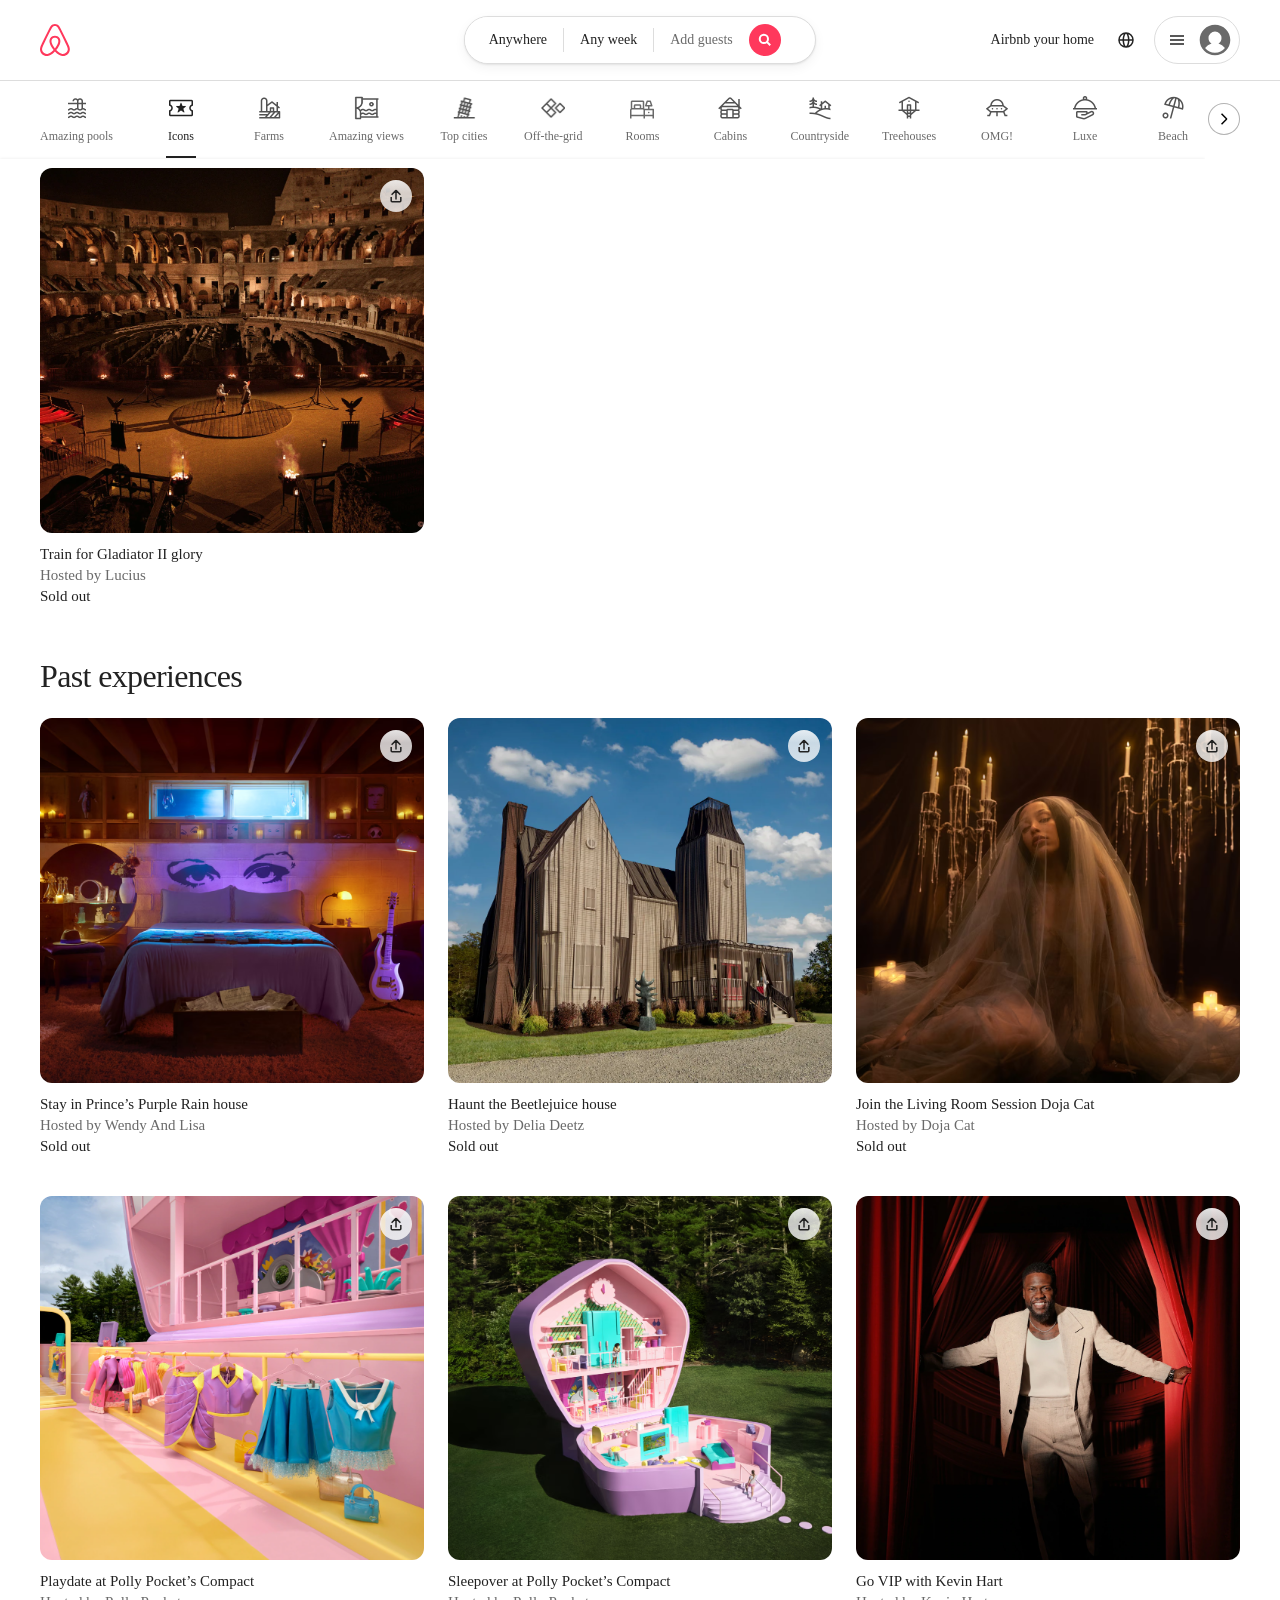
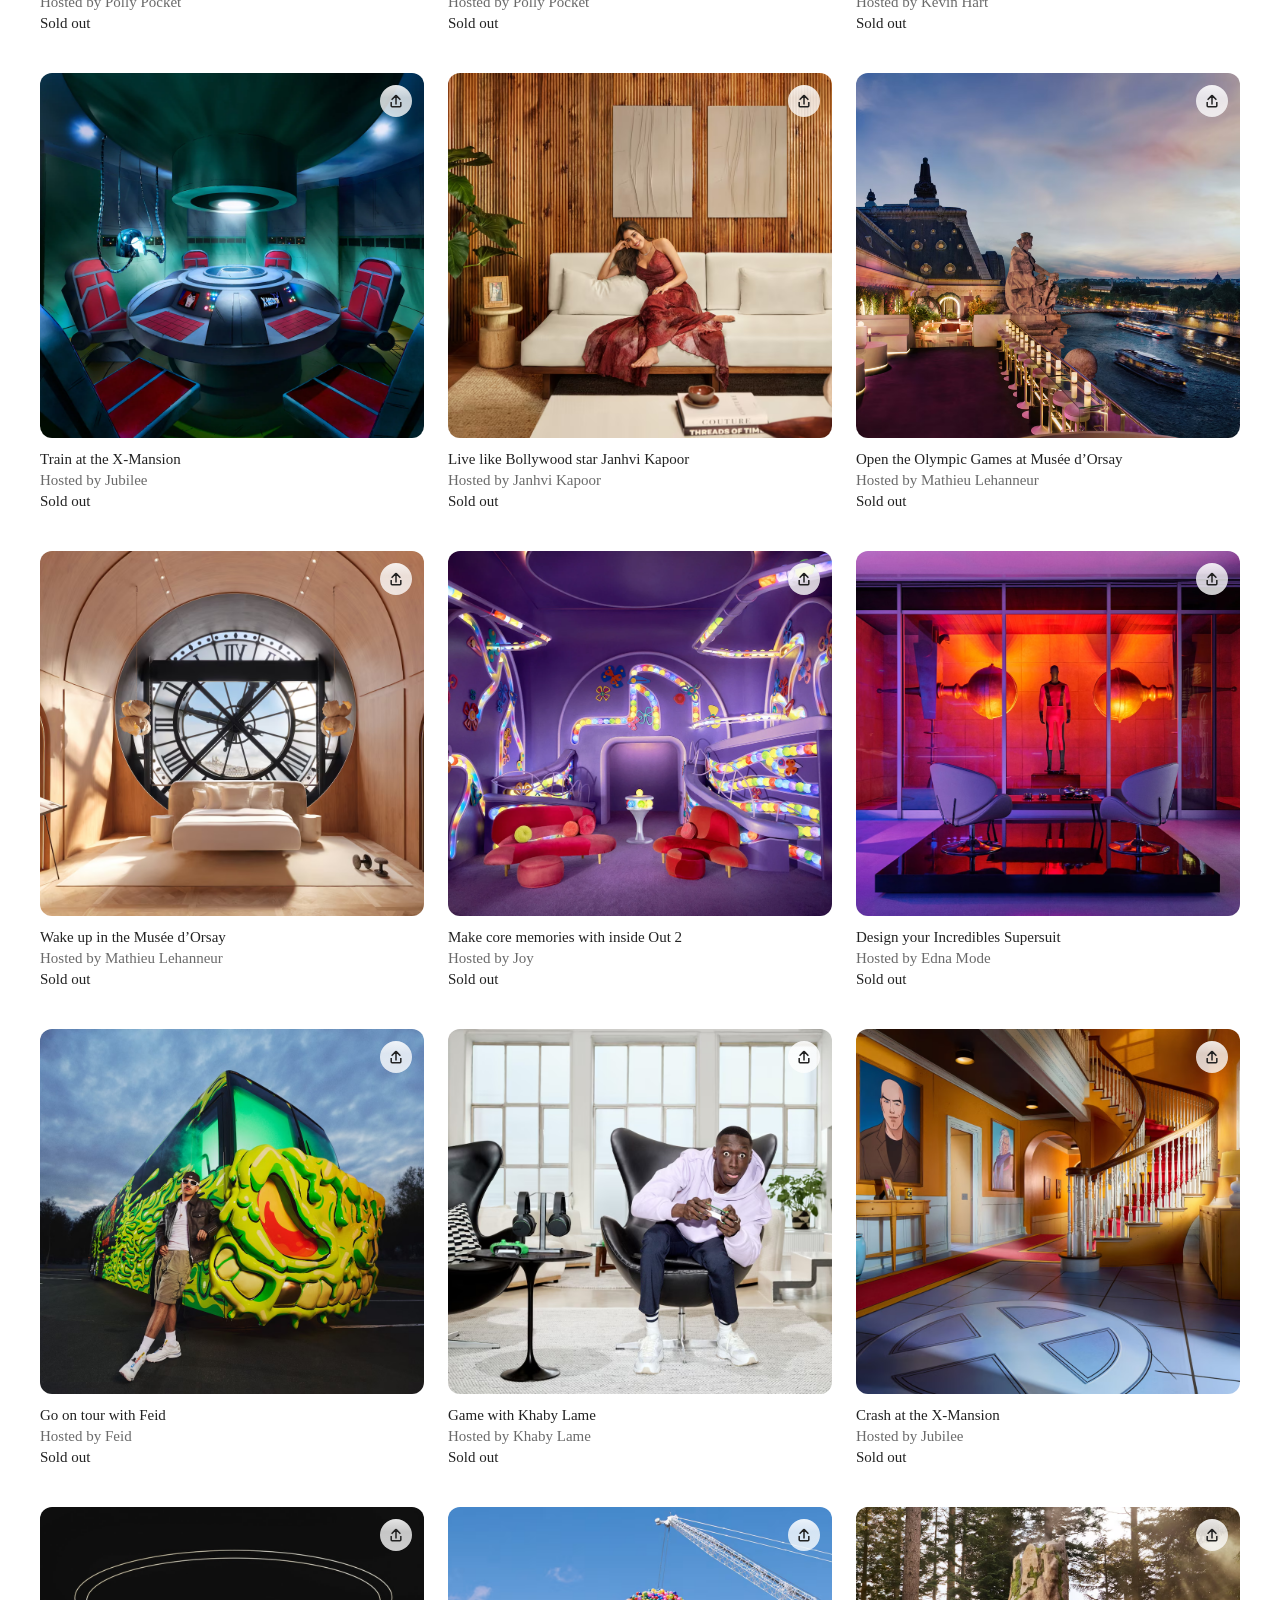
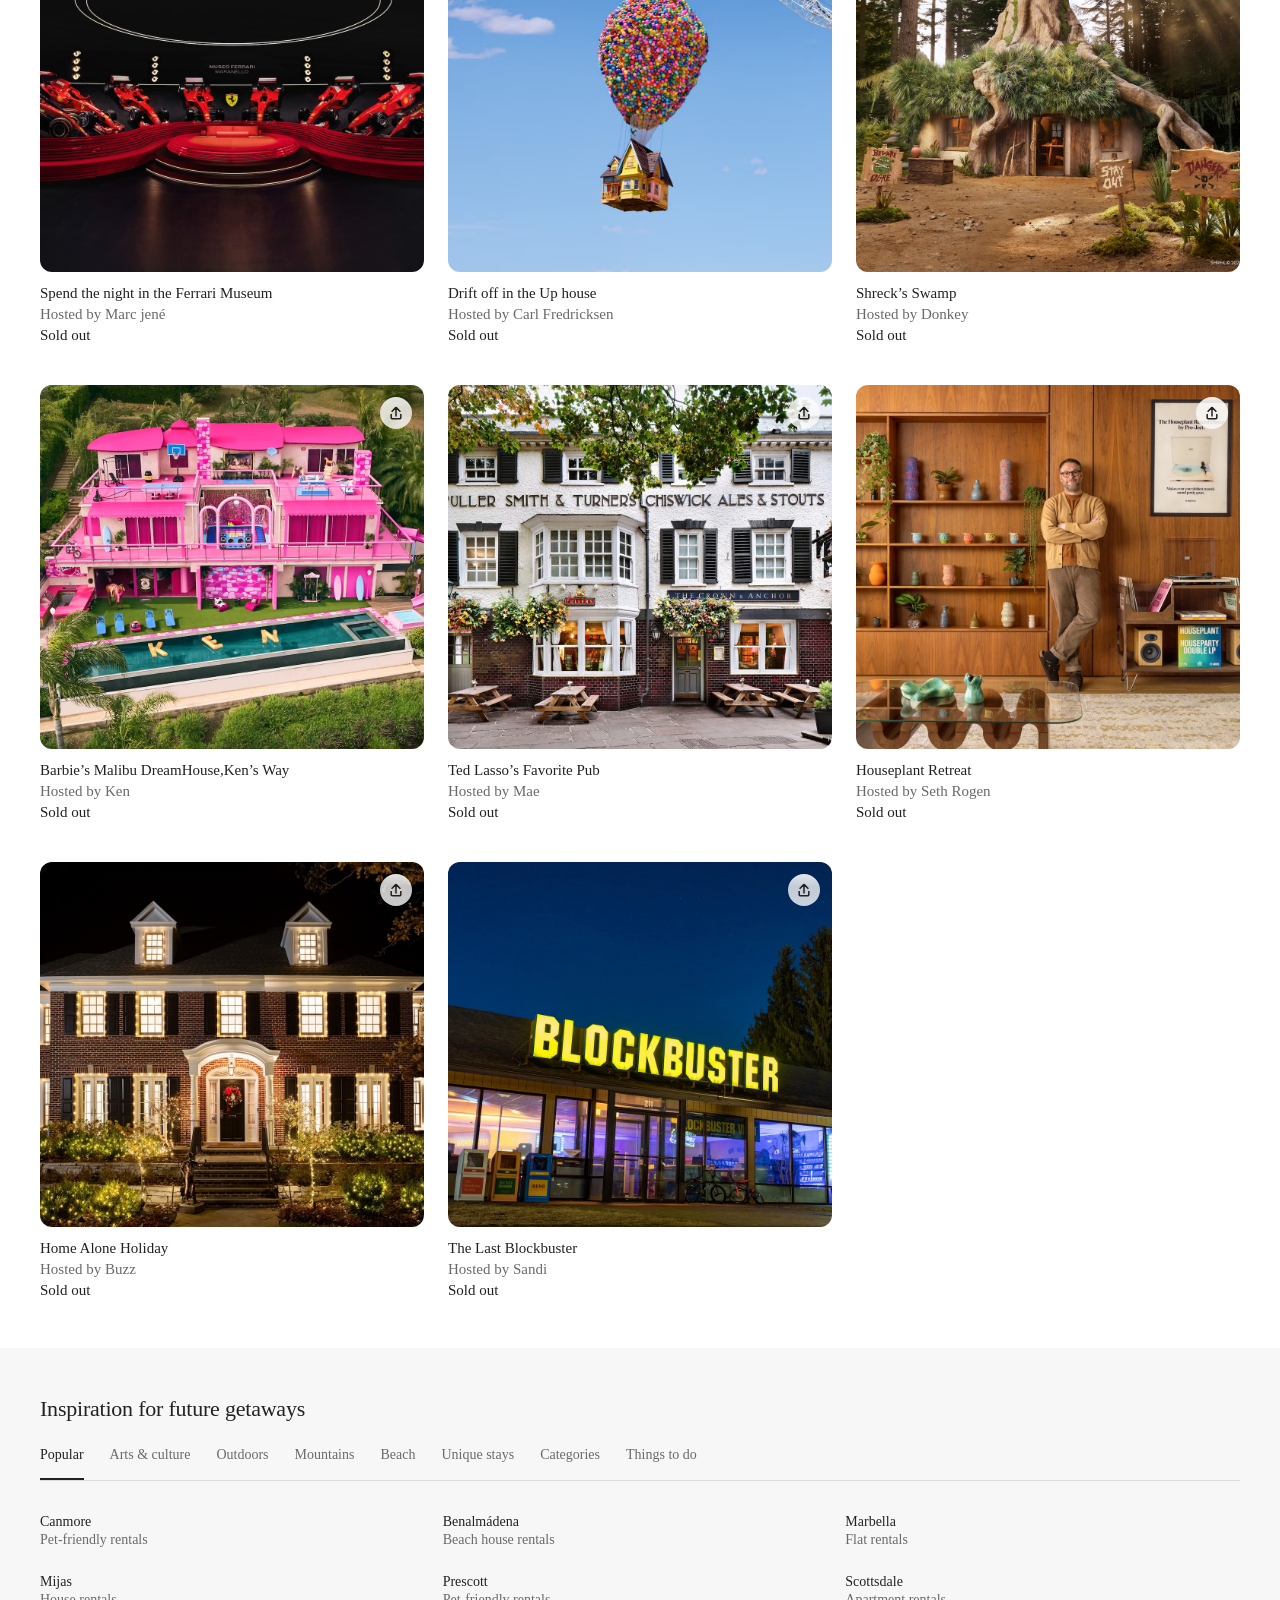
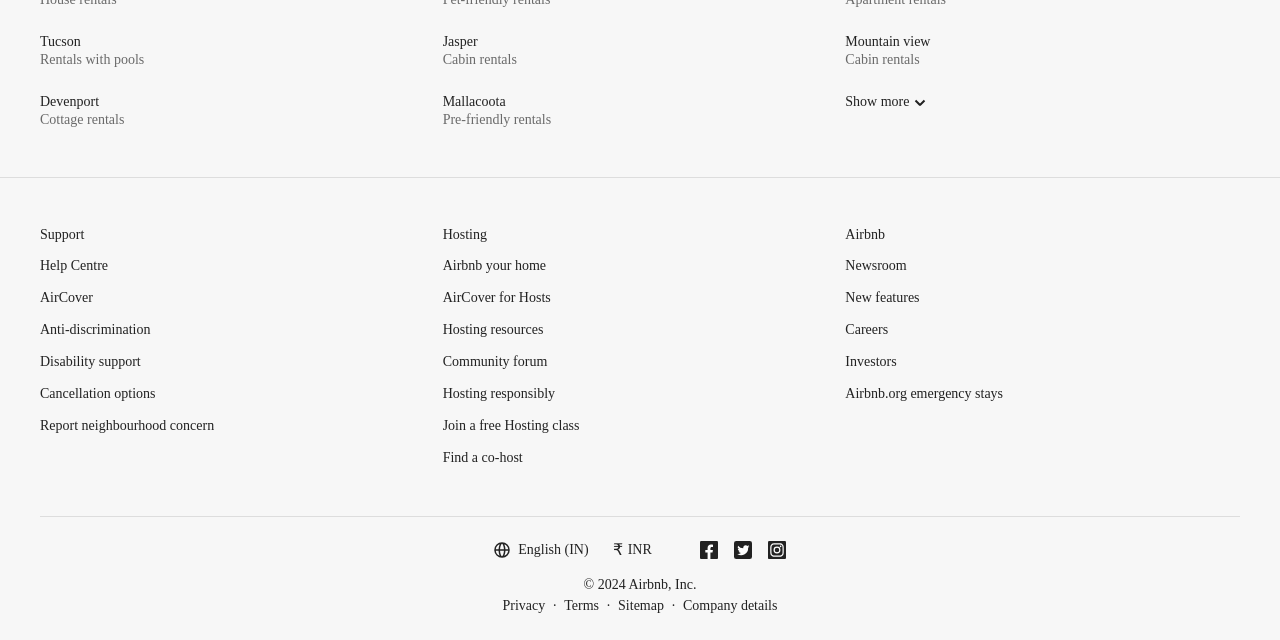
==== commit f3b22497: "tab-view-nav-pending" ====
--- a/airbnb.html
+++ b/airbnb.html
@@ -68,10 +68,8 @@
                             </div>
                         </div>
                     </div>
-                    
-
+                    <div class="line1"></div>
                 </div>
-                <div class="line1"></div>
                 <div class="sec-nav-con">
                     <div class="logo-container">
                         <div class="logos">
@@ -329,7 +327,9 @@
                             </div></div>
                         </div>
                     </div>
-                    <div class="next-button"></div>
+                    <div class="next-button">
+                        <button><span data-button-content="true" class=""><svg xmlns="http://www.w3.org/2000/svg" viewBox="0 0 16 16" aria-hidden="true" role="presentation" focusable="false" style="display: block; height: 12px; width: 12px; fill: currentcolor;"><path d="M5.41.3 4 1.7 10.3 8 4 14.3l1.41 1.4 6.6-6.58c.57-.58.6-1.5.1-2.13l-.1-.11z"></path></svg></span></button>
+                    </div>
                 </div>
                 <div class="underline"></div>
             </div>
@@ -341,7 +341,12 @@
                         <div class="cont">
                             <div class="img-for-site">
                                 <div class="download">
-                                    <div class="dm1"><div class="dm"><svg viewBox="0 0 32 32" xmlns="http://www.w3.org/2000/svg" aria-hidden="true" role="presentation" focusable="false" style="display: block; fill: none; height: 16px; width: 16px; stroke: currentcolor; stroke-width: 3; overflow: visible;"><path d="m27 18v9c0 1.1046-.8954 2-2 2h-18c-1.10457 0-2-.8954-2-2v-9m11-15v21m-10-11 9.2929-9.29289c.3905-.39053 1.0237-.39053 1.4142 0l9.2929 9.29289" fill="none"></path></svg></div></div>
+                                    <div class="dm1">
+                                        <div class="dm" id="dm-for-mobile"><svg viewBox="0 0 32 32" xmlns="http://www.w3.org/2000/svg" aria-hidden="true" role="presentation" focusable="false" style="display: block; fill: none; height: 16px; width: 16px; stroke: currentcolor; stroke-width: 3; overflow: visible;"><path d="m27 18v9c0 1.1046-.8954 2-2 2h-18c-1.10457 0-2-.8954-2-2v-9m11-15v21m-10-11 9.2929-9.29289c.3905-.39053 1.0237-.39053 1.4142 0l9.2929 9.29289" fill="none"></path></svg></div>
+                                        <!-- download image from tab view -->
+                                        <div class="dm" id="dm-from-tab"><svg viewBox="0 0 32 32" xmlns="http://www.w3.org/2000/svg" aria-hidden="true" role="presentation" focusable="false" style="display: block; fill: none; height: 14px; width: 14px; stroke: currentcolor; stroke-width: 3.42857; overflow: visible;"><path d="m27 18v9c0 1.1046-.8954 2-2 2h-18c-1.10457 0-2-.8954-2-2v-9m11-15v21m-10-11 9.2929-9.29289c.3905-.39053 1.0237-.39053 1.4142 0l9.2929 9.29289" fill="none"></path></svg></div>
+                                        <!-- download image end -->
+                                    </div>
                                 </div>
                                 <img src="assets/images/Gladiator.webp" alt="Gladiator">
                             </div>
@@ -357,7 +362,12 @@
                             <div class="cont">
                                 <div class="img-for-site">
                                     <div class="download">
-                                        <div class="dm1"><div class="dm"><svg viewBox="0 0 32 32" xmlns="http://www.w3.org/2000/svg" aria-hidden="true" role="presentation" focusable="false" style="display: block; fill: none; height: 16px; width: 16px; stroke: currentcolor; stroke-width: 3; overflow: visible;"><path d="m27 18v9c0 1.1046-.8954 2-2 2h-18c-1.10457 0-2-.8954-2-2v-9m11-15v21m-10-11 9.2929-9.29289c.3905-.39053 1.0237-.39053 1.4142 0l9.2929 9.29289" fill="none"></path></svg></div></div>
+                                        <div class="dm1">
+                                            <div class="dm" id="dm-for-mobile"><svg viewBox="0 0 32 32" xmlns="http://www.w3.org/2000/svg" aria-hidden="true" role="presentation" focusable="false" style="display: block; fill: none; height: 16px; width: 16px; stroke: currentcolor; stroke-width: 3; overflow: visible;"><path d="m27 18v9c0 1.1046-.8954 2-2 2h-18c-1.10457 0-2-.8954-2-2v-9m11-15v21m-10-11 9.2929-9.29289c.3905-.39053 1.0237-.39053 1.4142 0l9.2929 9.29289" fill="none"></path></svg></div>
+                                            <!-- download image from tab view -->
+                                            <div class="dm" id="dm-from-tab"><svg viewBox="0 0 32 32" xmlns="http://www.w3.org/2000/svg" aria-hidden="true" role="presentation" focusable="false" style="display: block; fill: none; height: 14px; width: 14px; stroke: currentcolor; stroke-width: 3.42857; overflow: visible;"><path d="m27 18v9c0 1.1046-.8954 2-2 2h-18c-1.10457 0-2-.8954-2-2v-9m11-15v21m-10-11 9.2929-9.29289c.3905-.39053 1.0237-.39053 1.4142 0l9.2929 9.29289" fill="none"></path></svg></div>
+                                            <!-- download image end -->
+                                        </div>    
                                     </div>
                                     <img src="assets/images/Princes.avif" alt="Princes">
                                 </div>
@@ -368,7 +378,12 @@
                             <div class="cont">
                                 <div class="img-for-site">
                                     <div class="download">
-                                        <div class="dm1"><div class="dm"><svg viewBox="0 0 32 32" xmlns="http://www.w3.org/2000/svg" aria-hidden="true" role="presentation" focusable="false" style="display: block; fill: none; height: 16px; width: 16px; stroke: currentcolor; stroke-width: 3; overflow: visible;"><path d="m27 18v9c0 1.1046-.8954 2-2 2h-18c-1.10457 0-2-.8954-2-2v-9m11-15v21m-10-11 9.2929-9.29289c.3905-.39053 1.0237-.39053 1.4142 0l9.2929 9.29289" fill="none"></path></svg></div></div>
+                                        <div class="dm1">
+                                            <div class="dm" id="dm-for-mobile"><svg viewBox="0 0 32 32" xmlns="http://www.w3.org/2000/svg" aria-hidden="true" role="presentation" focusable="false" style="display: block; fill: none; height: 16px; width: 16px; stroke: currentcolor; stroke-width: 3; overflow: visible;"><path d="m27 18v9c0 1.1046-.8954 2-2 2h-18c-1.10457 0-2-.8954-2-2v-9m11-15v21m-10-11 9.2929-9.29289c.3905-.39053 1.0237-.39053 1.4142 0l9.2929 9.29289" fill="none"></path></svg></div>
+                                            <!-- download image from tab view -->
+                                            <div class="dm" id="dm-from-tab"><svg viewBox="0 0 32 32" xmlns="http://www.w3.org/2000/svg" aria-hidden="true" role="presentation" focusable="false" style="display: block; fill: none; height: 14px; width: 14px; stroke: currentcolor; stroke-width: 3.42857; overflow: visible;"><path d="m27 18v9c0 1.1046-.8954 2-2 2h-18c-1.10457 0-2-.8954-2-2v-9m11-15v21m-10-11 9.2929-9.29289c.3905-.39053 1.0237-.39053 1.4142 0l9.2929 9.29289" fill="none"></path></svg></div>
+                                            <!-- download image end -->
+                                        </div>    
                                     </div>
                                     <img src="assets/images/Beetlejuice.webp" alt="Beetlejuice">
                                 </div>
@@ -379,7 +394,12 @@
                             <div class="cont">
                                 <div class="img-for-site">
                                     <div class="download">
-                                        <div class="dm1"><div class="dm"><svg viewBox="0 0 32 32" xmlns="http://www.w3.org/2000/svg" aria-hidden="true" role="presentation" focusable="false" style="display: block; fill: none; height: 16px; width: 16px; stroke: currentcolor; stroke-width: 3; overflow: visible;"><path d="m27 18v9c0 1.1046-.8954 2-2 2h-18c-1.10457 0-2-.8954-2-2v-9m11-15v21m-10-11 9.2929-9.29289c.3905-.39053 1.0237-.39053 1.4142 0l9.2929 9.29289" fill="none"></path></svg></div></div>
+                                        <div class="dm1">
+                                            <div class="dm" id="dm-for-mobile"><svg viewBox="0 0 32 32" xmlns="http://www.w3.org/2000/svg" aria-hidden="true" role="presentation" focusable="false" style="display: block; fill: none; height: 16px; width: 16px; stroke: currentcolor; stroke-width: 3; overflow: visible;"><path d="m27 18v9c0 1.1046-.8954 2-2 2h-18c-1.10457 0-2-.8954-2-2v-9m11-15v21m-10-11 9.2929-9.29289c.3905-.39053 1.0237-.39053 1.4142 0l9.2929 9.29289" fill="none"></path></svg></div>
+                                            <!-- download image from tab view -->
+                                            <div class="dm" id="dm-from-tab"><svg viewBox="0 0 32 32" xmlns="http://www.w3.org/2000/svg" aria-hidden="true" role="presentation" focusable="false" style="display: block; fill: none; height: 14px; width: 14px; stroke: currentcolor; stroke-width: 3.42857; overflow: visible;"><path d="m27 18v9c0 1.1046-.8954 2-2 2h-18c-1.10457 0-2-.8954-2-2v-9m11-15v21m-10-11 9.2929-9.29289c.3905-.39053 1.0237-.39053 1.4142 0l9.2929 9.29289" fill="none"></path></svg></div>
+                                            <!-- download image end -->
+                                        </div>    
                                     </div>
                                     <img src="assets/images/Doja.avif" alt="Doja">
                                 </div>
@@ -390,7 +410,12 @@
                             <div class="cont">
                                 <div class="img-for-site">
                                     <div class="download">
-                                        <div class="dm1"><div class="dm"><svg viewBox="0 0 32 32" xmlns="http://www.w3.org/2000/svg" aria-hidden="true" role="presentation" focusable="false" style="display: block; fill: none; height: 16px; width: 16px; stroke: currentcolor; stroke-width: 3; overflow: visible;"><path d="m27 18v9c0 1.1046-.8954 2-2 2h-18c-1.10457 0-2-.8954-2-2v-9m11-15v21m-10-11 9.2929-9.29289c.3905-.39053 1.0237-.39053 1.4142 0l9.2929 9.29289" fill="none"></path></svg></div></div>
+                                        <div class="dm1">
+                                            <div class="dm" id="dm-for-mobile"><svg viewBox="0 0 32 32" xmlns="http://www.w3.org/2000/svg" aria-hidden="true" role="presentation" focusable="false" style="display: block; fill: none; height: 16px; width: 16px; stroke: currentcolor; stroke-width: 3; overflow: visible;"><path d="m27 18v9c0 1.1046-.8954 2-2 2h-18c-1.10457 0-2-.8954-2-2v-9m11-15v21m-10-11 9.2929-9.29289c.3905-.39053 1.0237-.39053 1.4142 0l9.2929 9.29289" fill="none"></path></svg></div>
+                                            <!-- download image from tab view -->
+                                            <div class="dm" id="dm-from-tab"><svg viewBox="0 0 32 32" xmlns="http://www.w3.org/2000/svg" aria-hidden="true" role="presentation" focusable="false" style="display: block; fill: none; height: 14px; width: 14px; stroke: currentcolor; stroke-width: 3.42857; overflow: visible;"><path d="m27 18v9c0 1.1046-.8954 2-2 2h-18c-1.10457 0-2-.8954-2-2v-9m11-15v21m-10-11 9.2929-9.29289c.3905-.39053 1.0237-.39053 1.4142 0l9.2929 9.29289" fill="none"></path></svg></div>
+                                            <!-- download image end -->
+                                        </div>    
                                     </div>
                                     <img src="assets/images/Polly.webp" alt="Pocket">
                                 </div>
@@ -401,7 +426,12 @@
                             <div class="cont">
                                 <div class="img-for-site">
                                     <div class="download">
-                                        <div class="dm1"><div class="dm"><svg viewBox="0 0 32 32" xmlns="http://www.w3.org/2000/svg" aria-hidden="true" role="presentation" focusable="false" style="display: block; fill: none; height: 16px; width: 16px; stroke: currentcolor; stroke-width: 3; overflow: visible;"><path d="m27 18v9c0 1.1046-.8954 2-2 2h-18c-1.10457 0-2-.8954-2-2v-9m11-15v21m-10-11 9.2929-9.29289c.3905-.39053 1.0237-.39053 1.4142 0l9.2929 9.29289" fill="none"></path></svg></div></div>
+                                        <div class="dm1">
+                                            <div class="dm" id="dm-for-mobile"><svg viewBox="0 0 32 32" xmlns="http://www.w3.org/2000/svg" aria-hidden="true" role="presentation" focusable="false" style="display: block; fill: none; height: 16px; width: 16px; stroke: currentcolor; stroke-width: 3; overflow: visible;"><path d="m27 18v9c0 1.1046-.8954 2-2 2h-18c-1.10457 0-2-.8954-2-2v-9m11-15v21m-10-11 9.2929-9.29289c.3905-.39053 1.0237-.39053 1.4142 0l9.2929 9.29289" fill="none"></path></svg></div>
+                                            <!-- download image from tab view -->
+                                            <div class="dm" id="dm-from-tab"><svg viewBox="0 0 32 32" xmlns="http://www.w3.org/2000/svg" aria-hidden="true" role="presentation" focusable="false" style="display: block; fill: none; height: 14px; width: 14px; stroke: currentcolor; stroke-width: 3.42857; overflow: visible;"><path d="m27 18v9c0 1.1046-.8954 2-2 2h-18c-1.10457 0-2-.8954-2-2v-9m11-15v21m-10-11 9.2929-9.29289c.3905-.39053 1.0237-.39053 1.4142 0l9.2929 9.29289" fill="none"></path></svg></div>
+                                            <!-- download image end -->
+                                        </div>    
                                     </div>
                                     <img src="assets/images/Polly1.avif" alt="Polly">
                                 </div>
@@ -412,7 +442,12 @@
                             <div class="cont">
                                 <div class="img-for-site">
                                     <div class="download">
-                                        <div class="dm1"><div class="dm"><svg viewBox="0 0 32 32" xmlns="http://www.w3.org/2000/svg" aria-hidden="true" role="presentation" focusable="false" style="display: block; fill: none; height: 16px; width: 16px; stroke: currentcolor; stroke-width: 3; overflow: visible;"><path d="m27 18v9c0 1.1046-.8954 2-2 2h-18c-1.10457 0-2-.8954-2-2v-9m11-15v21m-10-11 9.2929-9.29289c.3905-.39053 1.0237-.39053 1.4142 0l9.2929 9.29289" fill="none"></path></svg></div></div>
+                                        <div class="dm1">
+                                            <div class="dm" id="dm-for-mobile"><svg viewBox="0 0 32 32" xmlns="http://www.w3.org/2000/svg" aria-hidden="true" role="presentation" focusable="false" style="display: block; fill: none; height: 16px; width: 16px; stroke: currentcolor; stroke-width: 3; overflow: visible;"><path d="m27 18v9c0 1.1046-.8954 2-2 2h-18c-1.10457 0-2-.8954-2-2v-9m11-15v21m-10-11 9.2929-9.29289c.3905-.39053 1.0237-.39053 1.4142 0l9.2929 9.29289" fill="none"></path></svg></div>
+                                            <!-- download image from tab view -->
+                                            <div class="dm" id="dm-from-tab"><svg viewBox="0 0 32 32" xmlns="http://www.w3.org/2000/svg" aria-hidden="true" role="presentation" focusable="false" style="display: block; fill: none; height: 14px; width: 14px; stroke: currentcolor; stroke-width: 3.42857; overflow: visible;"><path d="m27 18v9c0 1.1046-.8954 2-2 2h-18c-1.10457 0-2-.8954-2-2v-9m11-15v21m-10-11 9.2929-9.29289c.3905-.39053 1.0237-.39053 1.4142 0l9.2929 9.29289" fill="none"></path></svg></div>
+                                            <!-- download image end -->
+                                        </div>    
                                     </div>
                                     <img src="assets/images/Kevin.webp" alt="Kevin">
                                 </div>
@@ -423,7 +458,12 @@
                             <div class="cont">
                                 <div class="img-for-site">
                                     <div class="download">
-                                        <div class="dm1"><div class="dm"><svg viewBox="0 0 32 32" xmlns="http://www.w3.org/2000/svg" aria-hidden="true" role="presentation" focusable="false" style="display: block; fill: none; height: 16px; width: 16px; stroke: currentcolor; stroke-width: 3; overflow: visible;"><path d="m27 18v9c0 1.1046-.8954 2-2 2h-18c-1.10457 0-2-.8954-2-2v-9m11-15v21m-10-11 9.2929-9.29289c.3905-.39053 1.0237-.39053 1.4142 0l9.2929 9.29289" fill="none"></path></svg></div></div>
+                                        <div class="dm1">
+                                            <div class="dm" id="dm-for-mobile"><svg viewBox="0 0 32 32" xmlns="http://www.w3.org/2000/svg" aria-hidden="true" role="presentation" focusable="false" style="display: block; fill: none; height: 16px; width: 16px; stroke: currentcolor; stroke-width: 3; overflow: visible;"><path d="m27 18v9c0 1.1046-.8954 2-2 2h-18c-1.10457 0-2-.8954-2-2v-9m11-15v21m-10-11 9.2929-9.29289c.3905-.39053 1.0237-.39053 1.4142 0l9.2929 9.29289" fill="none"></path></svg></div>
+                                            <!-- download image from tab view -->
+                                            <div class="dm" id="dm-from-tab"><svg viewBox="0 0 32 32" xmlns="http://www.w3.org/2000/svg" aria-hidden="true" role="presentation" focusable="false" style="display: block; fill: none; height: 14px; width: 14px; stroke: currentcolor; stroke-width: 3.42857; overflow: visible;"><path d="m27 18v9c0 1.1046-.8954 2-2 2h-18c-1.10457 0-2-.8954-2-2v-9m11-15v21m-10-11 9.2929-9.29289c.3905-.39053 1.0237-.39053 1.4142 0l9.2929 9.29289" fill="none"></path></svg></div>
+                                            <!-- download image end -->
+                                        </div>    
                                     </div>
                                     <img src="assets/images/X-mansion.webp" alt="X-Mansion">
                                 </div>
@@ -434,7 +474,12 @@
                             <div class="cont">
                                 <div class="img-for-site">
                                     <div class="download">
-                                        <div class="dm1"><div class="dm"><svg viewBox="0 0 32 32" xmlns="http://www.w3.org/2000/svg" aria-hidden="true" role="presentation" focusable="false" style="display: block; fill: none; height: 16px; width: 16px; stroke: currentcolor; stroke-width: 3; overflow: visible;"><path d="m27 18v9c0 1.1046-.8954 2-2 2h-18c-1.10457 0-2-.8954-2-2v-9m11-15v21m-10-11 9.2929-9.29289c.3905-.39053 1.0237-.39053 1.4142 0l9.2929 9.29289" fill="none"></path></svg></div></div>
+                                        <div class="dm1">
+                                            <div class="dm" id="dm-for-mobile"><svg viewBox="0 0 32 32" xmlns="http://www.w3.org/2000/svg" aria-hidden="true" role="presentation" focusable="false" style="display: block; fill: none; height: 16px; width: 16px; stroke: currentcolor; stroke-width: 3; overflow: visible;"><path d="m27 18v9c0 1.1046-.8954 2-2 2h-18c-1.10457 0-2-.8954-2-2v-9m11-15v21m-10-11 9.2929-9.29289c.3905-.39053 1.0237-.39053 1.4142 0l9.2929 9.29289" fill="none"></path></svg></div>
+                                            <!-- download image from tab view -->
+                                            <div class="dm" id="dm-from-tab"><svg viewBox="0 0 32 32" xmlns="http://www.w3.org/2000/svg" aria-hidden="true" role="presentation" focusable="false" style="display: block; fill: none; height: 14px; width: 14px; stroke: currentcolor; stroke-width: 3.42857; overflow: visible;"><path d="m27 18v9c0 1.1046-.8954 2-2 2h-18c-1.10457 0-2-.8954-2-2v-9m11-15v21m-10-11 9.2929-9.29289c.3905-.39053 1.0237-.39053 1.4142 0l9.2929 9.29289" fill="none"></path></svg></div>
+                                            <!-- download image end -->
+                                        </div>    
                                     </div>
                                     <img src="assets/images/Jahnvi.avif" alt="Janhvi">
                                 </div>
@@ -445,7 +490,12 @@
                             <div class="cont">
                                 <div class="img-for-site">
                                     <div class="download">
-                                        <div class="dm1"><div class="dm"><svg viewBox="0 0 32 32" xmlns="http://www.w3.org/2000/svg" aria-hidden="true" role="presentation" focusable="false" style="display: block; fill: none; height: 16px; width: 16px; stroke: currentcolor; stroke-width: 3; overflow: visible;"><path d="m27 18v9c0 1.1046-.8954 2-2 2h-18c-1.10457 0-2-.8954-2-2v-9m11-15v21m-10-11 9.2929-9.29289c.3905-.39053 1.0237-.39053 1.4142 0l9.2929 9.29289" fill="none"></path></svg></div></div>
+                                        <div class="dm1">
+                                            <div class="dm" id="dm-for-mobile"><svg viewBox="0 0 32 32" xmlns="http://www.w3.org/2000/svg" aria-hidden="true" role="presentation" focusable="false" style="display: block; fill: none; height: 16px; width: 16px; stroke: currentcolor; stroke-width: 3; overflow: visible;"><path d="m27 18v9c0 1.1046-.8954 2-2 2h-18c-1.10457 0-2-.8954-2-2v-9m11-15v21m-10-11 9.2929-9.29289c.3905-.39053 1.0237-.39053 1.4142 0l9.2929 9.29289" fill="none"></path></svg></div>
+                                            <!-- download image from tab view -->
+                                            <div class="dm" id="dm-from-tab"><svg viewBox="0 0 32 32" xmlns="http://www.w3.org/2000/svg" aria-hidden="true" role="presentation" focusable="false" style="display: block; fill: none; height: 14px; width: 14px; stroke: currentcolor; stroke-width: 3.42857; overflow: visible;"><path d="m27 18v9c0 1.1046-.8954 2-2 2h-18c-1.10457 0-2-.8954-2-2v-9m11-15v21m-10-11 9.2929-9.29289c.3905-.39053 1.0237-.39053 1.4142 0l9.2929 9.29289" fill="none"></path></svg></div>
+                                            <!-- download image end -->
+                                        </div>    
                                     </div>
                                     <img src="assets/images/Olympic.avif" alt="Musee">
                                 </div>
@@ -456,7 +506,12 @@
                             <div class="cont">
                                 <div class="img-for-site">
                                     <div class="download">
-                                        <div class="dm1"><div class="dm"><svg viewBox="0 0 32 32" xmlns="http://www.w3.org/2000/svg" aria-hidden="true" role="presentation" focusable="false" style="display: block; fill: none; height: 16px; width: 16px; stroke: currentcolor; stroke-width: 3; overflow: visible;"><path d="m27 18v9c0 1.1046-.8954 2-2 2h-18c-1.10457 0-2-.8954-2-2v-9m11-15v21m-10-11 9.2929-9.29289c.3905-.39053 1.0237-.39053 1.4142 0l9.2929 9.29289" fill="none"></path></svg></div></div>
+                                        <div class="dm1">
+                                            <div class="dm" id="dm-for-mobile"><svg viewBox="0 0 32 32" xmlns="http://www.w3.org/2000/svg" aria-hidden="true" role="presentation" focusable="false" style="display: block; fill: none; height: 16px; width: 16px; stroke: currentcolor; stroke-width: 3; overflow: visible;"><path d="m27 18v9c0 1.1046-.8954 2-2 2h-18c-1.10457 0-2-.8954-2-2v-9m11-15v21m-10-11 9.2929-9.29289c.3905-.39053 1.0237-.39053 1.4142 0l9.2929 9.29289" fill="none"></path></svg></div>
+                                            <!-- download image from tab view -->
+                                            <div class="dm" id="dm-from-tab"><svg viewBox="0 0 32 32" xmlns="http://www.w3.org/2000/svg" aria-hidden="true" role="presentation" focusable="false" style="display: block; fill: none; height: 14px; width: 14px; stroke: currentcolor; stroke-width: 3.42857; overflow: visible;"><path d="m27 18v9c0 1.1046-.8954 2-2 2h-18c-1.10457 0-2-.8954-2-2v-9m11-15v21m-10-11 9.2929-9.29289c.3905-.39053 1.0237-.39053 1.4142 0l9.2929 9.29289" fill="none"></path></svg></div>
+                                            <!-- download image end -->
+                                        </div>    
                                     </div>
                                     <img src="assets/images/Musee.avif" alt="Musee">
                                 </div>
@@ -467,7 +522,12 @@
                             <div class="cont">
                                 <div class="img-for-site">
                                     <div class="download">
-                                        <div class="dm1"><div class="dm"><svg viewBox="0 0 32 32" xmlns="http://www.w3.org/2000/svg" aria-hidden="true" role="presentation" focusable="false" style="display: block; fill: none; height: 16px; width: 16px; stroke: currentcolor; stroke-width: 3; overflow: visible;"><path d="m27 18v9c0 1.1046-.8954 2-2 2h-18c-1.10457 0-2-.8954-2-2v-9m11-15v21m-10-11 9.2929-9.29289c.3905-.39053 1.0237-.39053 1.4142 0l9.2929 9.29289" fill="none"></path></svg></div></div>
+                                        <div class="dm1">
+                                            <div class="dm" id="dm-for-mobile"><svg viewBox="0 0 32 32" xmlns="http://www.w3.org/2000/svg" aria-hidden="true" role="presentation" focusable="false" style="display: block; fill: none; height: 16px; width: 16px; stroke: currentcolor; stroke-width: 3; overflow: visible;"><path d="m27 18v9c0 1.1046-.8954 2-2 2h-18c-1.10457 0-2-.8954-2-2v-9m11-15v21m-10-11 9.2929-9.29289c.3905-.39053 1.0237-.39053 1.4142 0l9.2929 9.29289" fill="none"></path></svg></div>
+                                            <!-- download image from tab view -->
+                                            <div class="dm" id="dm-from-tab"><svg viewBox="0 0 32 32" xmlns="http://www.w3.org/2000/svg" aria-hidden="true" role="presentation" focusable="false" style="display: block; fill: none; height: 14px; width: 14px; stroke: currentcolor; stroke-width: 3.42857; overflow: visible;"><path d="m27 18v9c0 1.1046-.8954 2-2 2h-18c-1.10457 0-2-.8954-2-2v-9m11-15v21m-10-11 9.2929-9.29289c.3905-.39053 1.0237-.39053 1.4142 0l9.2929 9.29289" fill="none"></path></svg></div>
+                                            <!-- download image end -->
+                                        </div>    
                                     </div>
                                     <img src="assets/images/Memories.webp" alt="memories">
                                 </div>
@@ -478,7 +538,12 @@
                             <div class="cont">
                                 <div class="img-for-site">
                                     <div class="download">
-                                        <div class="dm1"><div class="dm"><svg viewBox="0 0 32 32" xmlns="http://www.w3.org/2000/svg" aria-hidden="true" role="presentation" focusable="false" style="display: block; fill: none; height: 16px; width: 16px; stroke: currentcolor; stroke-width: 3; overflow: visible;"><path d="m27 18v9c0 1.1046-.8954 2-2 2h-18c-1.10457 0-2-.8954-2-2v-9m11-15v21m-10-11 9.2929-9.29289c.3905-.39053 1.0237-.39053 1.4142 0l9.2929 9.29289" fill="none"></path></svg></div></div>
+                                        <div class="dm1">
+                                            <div class="dm" id="dm-for-mobile"><svg viewBox="0 0 32 32" xmlns="http://www.w3.org/2000/svg" aria-hidden="true" role="presentation" focusable="false" style="display: block; fill: none; height: 16px; width: 16px; stroke: currentcolor; stroke-width: 3; overflow: visible;"><path d="m27 18v9c0 1.1046-.8954 2-2 2h-18c-1.10457 0-2-.8954-2-2v-9m11-15v21m-10-11 9.2929-9.29289c.3905-.39053 1.0237-.39053 1.4142 0l9.2929 9.29289" fill="none"></path></svg></div>
+                                            <!-- download image from tab view -->
+                                            <div class="dm" id="dm-from-tab"><svg viewBox="0 0 32 32" xmlns="http://www.w3.org/2000/svg" aria-hidden="true" role="presentation" focusable="false" style="display: block; fill: none; height: 14px; width: 14px; stroke: currentcolor; stroke-width: 3.42857; overflow: visible;"><path d="m27 18v9c0 1.1046-.8954 2-2 2h-18c-1.10457 0-2-.8954-2-2v-9m11-15v21m-10-11 9.2929-9.29289c.3905-.39053 1.0237-.39053 1.4142 0l9.2929 9.29289" fill="none"></path></svg></div>
+                                            <!-- download image end -->
+                                        </div>    
                                     </div>
                                     <img src="assets/images/Supersuite.avif" alt="Supersuit">
                                 </div>
@@ -489,7 +554,12 @@
                             <div class="cont">
                                 <div class="img-for-site">
                                     <div class="download">
-                                        <div class="dm1"><div class="dm"><svg viewBox="0 0 32 32" xmlns="http://www.w3.org/2000/svg" aria-hidden="true" role="presentation" focusable="false" style="display: block; fill: none; height: 16px; width: 16px; stroke: currentcolor; stroke-width: 3; overflow: visible;"><path d="m27 18v9c0 1.1046-.8954 2-2 2h-18c-1.10457 0-2-.8954-2-2v-9m11-15v21m-10-11 9.2929-9.29289c.3905-.39053 1.0237-.39053 1.4142 0l9.2929 9.29289" fill="none"></path></svg></div></div>
+                                        <div class="dm1">
+                                            <div class="dm" id="dm-for-mobile"><svg viewBox="0 0 32 32" xmlns="http://www.w3.org/2000/svg" aria-hidden="true" role="presentation" focusable="false" style="display: block; fill: none; height: 16px; width: 16px; stroke: currentcolor; stroke-width: 3; overflow: visible;"><path d="m27 18v9c0 1.1046-.8954 2-2 2h-18c-1.10457 0-2-.8954-2-2v-9m11-15v21m-10-11 9.2929-9.29289c.3905-.39053 1.0237-.39053 1.4142 0l9.2929 9.29289" fill="none"></path></svg></div>
+                                            <!-- download image from tab view -->
+                                            <div class="dm" id="dm-from-tab"><svg viewBox="0 0 32 32" xmlns="http://www.w3.org/2000/svg" aria-hidden="true" role="presentation" focusable="false" style="display: block; fill: none; height: 14px; width: 14px; stroke: currentcolor; stroke-width: 3.42857; overflow: visible;"><path d="m27 18v9c0 1.1046-.8954 2-2 2h-18c-1.10457 0-2-.8954-2-2v-9m11-15v21m-10-11 9.2929-9.29289c.3905-.39053 1.0237-.39053 1.4142 0l9.2929 9.29289" fill="none"></path></svg></div>
+                                            <!-- download image end -->
+                                        </div>    
                                     </div>
                                     <img src="assets/images/Feid.avif" alt="Feid">
                                 </div>
@@ -500,7 +570,12 @@
                             <div class="cont">
                                 <div class="img-for-site">
                                     <div class="download">
-                                        <div class="dm1"><div class="dm"><svg viewBox="0 0 32 32" xmlns="http://www.w3.org/2000/svg" aria-hidden="true" role="presentation" focusable="false" style="display: block; fill: none; height: 16px; width: 16px; stroke: currentcolor; stroke-width: 3; overflow: visible;"><path d="m27 18v9c0 1.1046-.8954 2-2 2h-18c-1.10457 0-2-.8954-2-2v-9m11-15v21m-10-11 9.2929-9.29289c.3905-.39053 1.0237-.39053 1.4142 0l9.2929 9.29289" fill="none"></path></svg></div></div>
+                                        <div class="dm1">
+                                            <div class="dm" id="dm-for-mobile"><svg viewBox="0 0 32 32" xmlns="http://www.w3.org/2000/svg" aria-hidden="true" role="presentation" focusable="false" style="display: block; fill: none; height: 16px; width: 16px; stroke: currentcolor; stroke-width: 3; overflow: visible;"><path d="m27 18v9c0 1.1046-.8954 2-2 2h-18c-1.10457 0-2-.8954-2-2v-9m11-15v21m-10-11 9.2929-9.29289c.3905-.39053 1.0237-.39053 1.4142 0l9.2929 9.29289" fill="none"></path></svg></div>
+                                            <!-- download image from tab view -->
+                                            <div class="dm" id="dm-from-tab"><svg viewBox="0 0 32 32" xmlns="http://www.w3.org/2000/svg" aria-hidden="true" role="presentation" focusable="false" style="display: block; fill: none; height: 14px; width: 14px; stroke: currentcolor; stroke-width: 3.42857; overflow: visible;"><path d="m27 18v9c0 1.1046-.8954 2-2 2h-18c-1.10457 0-2-.8954-2-2v-9m11-15v21m-10-11 9.2929-9.29289c.3905-.39053 1.0237-.39053 1.4142 0l9.2929 9.29289" fill="none"></path></svg></div>
+                                            <!-- download image end -->
+                                        </div>    
                                     </div>
                                     <img src="assets/images/Khaby.avif" alt="Lame">
                                 </div>
@@ -511,7 +586,12 @@
                             <div class="cont">
                                 <div class="img-for-site">
                                     <div class="download">
-                                        <div class="dm1"><div class="dm"><svg viewBox="0 0 32 32" xmlns="http://www.w3.org/2000/svg" aria-hidden="true" role="presentation" focusable="false" style="display: block; fill: none; height: 16px; width: 16px; stroke: currentcolor; stroke-width: 3; overflow: visible;"><path d="m27 18v9c0 1.1046-.8954 2-2 2h-18c-1.10457 0-2-.8954-2-2v-9m11-15v21m-10-11 9.2929-9.29289c.3905-.39053 1.0237-.39053 1.4142 0l9.2929 9.29289" fill="none"></path></svg></div></div>
+                                        <div class="dm1">
+                                            <div class="dm" id="dm-for-mobile"><svg viewBox="0 0 32 32" xmlns="http://www.w3.org/2000/svg" aria-hidden="true" role="presentation" focusable="false" style="display: block; fill: none; height: 16px; width: 16px; stroke: currentcolor; stroke-width: 3; overflow: visible;"><path d="m27 18v9c0 1.1046-.8954 2-2 2h-18c-1.10457 0-2-.8954-2-2v-9m11-15v21m-10-11 9.2929-9.29289c.3905-.39053 1.0237-.39053 1.4142 0l9.2929 9.29289" fill="none"></path></svg></div>
+                                            <!-- download image from tab view -->
+                                            <div class="dm" id="dm-from-tab"><svg viewBox="0 0 32 32" xmlns="http://www.w3.org/2000/svg" aria-hidden="true" role="presentation" focusable="false" style="display: block; fill: none; height: 14px; width: 14px; stroke: currentcolor; stroke-width: 3.42857; overflow: visible;"><path d="m27 18v9c0 1.1046-.8954 2-2 2h-18c-1.10457 0-2-.8954-2-2v-9m11-15v21m-10-11 9.2929-9.29289c.3905-.39053 1.0237-.39053 1.4142 0l9.2929 9.29289" fill="none"></path></svg></div>
+                                            <!-- download image end -->
+                                        </div>    
                                     </div>
                                     <img src="assets/images/X-mansion1.avif" alt="X-Mansion">
                                 </div>
@@ -522,7 +602,12 @@
                             <div class="cont">
                                 <div class="img-for-site">
                                     <div class="download">
-                                        <div class="dm1"><div class="dm"><svg viewBox="0 0 32 32" xmlns="http://www.w3.org/2000/svg" aria-hidden="true" role="presentation" focusable="false" style="display: block; fill: none; height: 16px; width: 16px; stroke: currentcolor; stroke-width: 3; overflow: visible;"><path d="m27 18v9c0 1.1046-.8954 2-2 2h-18c-1.10457 0-2-.8954-2-2v-9m11-15v21m-10-11 9.2929-9.29289c.3905-.39053 1.0237-.39053 1.4142 0l9.2929 9.29289" fill="none"></path></svg></div></div>
+                                        <div class="dm1">
+                                            <div class="dm" id="dm-for-mobile"><svg viewBox="0 0 32 32" xmlns="http://www.w3.org/2000/svg" aria-hidden="true" role="presentation" focusable="false" style="display: block; fill: none; height: 16px; width: 16px; stroke: currentcolor; stroke-width: 3; overflow: visible;"><path d="m27 18v9c0 1.1046-.8954 2-2 2h-18c-1.10457 0-2-.8954-2-2v-9m11-15v21m-10-11 9.2929-9.29289c.3905-.39053 1.0237-.39053 1.4142 0l9.2929 9.29289" fill="none"></path></svg></div>
+                                            <!-- download image from tab view -->
+                                            <div class="dm" id="dm-from-tab"><svg viewBox="0 0 32 32" xmlns="http://www.w3.org/2000/svg" aria-hidden="true" role="presentation" focusable="false" style="display: block; fill: none; height: 14px; width: 14px; stroke: currentcolor; stroke-width: 3.42857; overflow: visible;"><path d="m27 18v9c0 1.1046-.8954 2-2 2h-18c-1.10457 0-2-.8954-2-2v-9m11-15v21m-10-11 9.2929-9.29289c.3905-.39053 1.0237-.39053 1.4142 0l9.2929 9.29289" fill="none"></path></svg></div>
+                                            <!-- download image end -->
+                                        </div>    
                                     </div>
                                     <img src="assets/images/Ferrari.jpeg" alt="Ferrari">
                                 </div>
@@ -533,7 +618,12 @@
                             <div class="cont">
                                 <div class="img-for-site">
                                     <div class="download">
-                                        <div class="dm1"><div class="dm"><svg viewBox="0 0 32 32" xmlns="http://www.w3.org/2000/svg" aria-hidden="true" role="presentation" focusable="false" style="display: block; fill: none; height: 16px; width: 16px; stroke: currentcolor; stroke-width: 3; overflow: visible;"><path d="m27 18v9c0 1.1046-.8954 2-2 2h-18c-1.10457 0-2-.8954-2-2v-9m11-15v21m-10-11 9.2929-9.29289c.3905-.39053 1.0237-.39053 1.4142 0l9.2929 9.29289" fill="none"></path></svg></div></div>
+                                        <div class="dm1">
+                                            <div class="dm" id="dm-for-mobile"><svg viewBox="0 0 32 32" xmlns="http://www.w3.org/2000/svg" aria-hidden="true" role="presentation" focusable="false" style="display: block; fill: none; height: 16px; width: 16px; stroke: currentcolor; stroke-width: 3; overflow: visible;"><path d="m27 18v9c0 1.1046-.8954 2-2 2h-18c-1.10457 0-2-.8954-2-2v-9m11-15v21m-10-11 9.2929-9.29289c.3905-.39053 1.0237-.39053 1.4142 0l9.2929 9.29289" fill="none"></path></svg></div>
+                                            <!-- download image from tab view -->
+                                            <div class="dm" id="dm-from-tab"><svg viewBox="0 0 32 32" xmlns="http://www.w3.org/2000/svg" aria-hidden="true" role="presentation" focusable="false" style="display: block; fill: none; height: 14px; width: 14px; stroke: currentcolor; stroke-width: 3.42857; overflow: visible;"><path d="m27 18v9c0 1.1046-.8954 2-2 2h-18c-1.10457 0-2-.8954-2-2v-9m11-15v21m-10-11 9.2929-9.29289c.3905-.39053 1.0237-.39053 1.4142 0l9.2929 9.29289" fill="none"></path></svg></div>
+                                            <!-- download image end -->
+                                        </div>    
                                     </div>
                                     <img src="assets/images/Uphouse.avif" alt="Uphouse">
                                 </div>
@@ -544,7 +634,12 @@
                             <div class="cont">
                                 <div class="img-for-site">
                                     <div class="download">
-                                        <div class="dm1"><div class="dm"><svg viewBox="0 0 32 32" xmlns="http://www.w3.org/2000/svg" aria-hidden="true" role="presentation" focusable="false" style="display: block; fill: none; height: 16px; width: 16px; stroke: currentcolor; stroke-width: 3; overflow: visible;"><path d="m27 18v9c0 1.1046-.8954 2-2 2h-18c-1.10457 0-2-.8954-2-2v-9m11-15v21m-10-11 9.2929-9.29289c.3905-.39053 1.0237-.39053 1.4142 0l9.2929 9.29289" fill="none"></path></svg></div></div>
+                                        <div class="dm1">
+                                            <div class="dm" id="dm-for-mobile"><svg viewBox="0 0 32 32" xmlns="http://www.w3.org/2000/svg" aria-hidden="true" role="presentation" focusable="false" style="display: block; fill: none; height: 16px; width: 16px; stroke: currentcolor; stroke-width: 3; overflow: visible;"><path d="m27 18v9c0 1.1046-.8954 2-2 2h-18c-1.10457 0-2-.8954-2-2v-9m11-15v21m-10-11 9.2929-9.29289c.3905-.39053 1.0237-.39053 1.4142 0l9.2929 9.29289" fill="none"></path></svg></div>
+                                            <!-- download image from tab view -->
+                                            <div class="dm" id="dm-from-tab"><svg viewBox="0 0 32 32" xmlns="http://www.w3.org/2000/svg" aria-hidden="true" role="presentation" focusable="false" style="display: block; fill: none; height: 14px; width: 14px; stroke: currentcolor; stroke-width: 3.42857; overflow: visible;"><path d="m27 18v9c0 1.1046-.8954 2-2 2h-18c-1.10457 0-2-.8954-2-2v-9m11-15v21m-10-11 9.2929-9.29289c.3905-.39053 1.0237-.39053 1.4142 0l9.2929 9.29289" fill="none"></path></svg></div>
+                                            <!-- download image end -->
+                                        </div>    
                                     </div>
                                     <img src="assets/images/Shrecks.avif" alt="Shrecks">
                                 </div>
@@ -553,7 +648,17 @@
                                 <div class="head2">Sold out</div></div>
                             </div>
                             <div class="cont">
-                                <div class="img-for-site"><img src="assets/images/Dreamhouse.webp" alt=""></div>
+                                <div class="img-for-site">
+                                    <div class="download">
+                                        <div class="dm1">
+                                            <div class="dm" id="dm-for-mobile"><svg viewBox="0 0 32 32" xmlns="http://www.w3.org/2000/svg" aria-hidden="true" role="presentation" focusable="false" style="display: block; fill: none; height: 16px; width: 16px; stroke: currentcolor; stroke-width: 3; overflow: visible;"><path d="m27 18v9c0 1.1046-.8954 2-2 2h-18c-1.10457 0-2-.8954-2-2v-9m11-15v21m-10-11 9.2929-9.29289c.3905-.39053 1.0237-.39053 1.4142 0l9.2929 9.29289" fill="none"></path></svg></div>
+                                            <!-- download image from tab view -->
+                                            <div class="dm" id="dm-from-tab"><svg viewBox="0 0 32 32" xmlns="http://www.w3.org/2000/svg" aria-hidden="true" role="presentation" focusable="false" style="display: block; fill: none; height: 14px; width: 14px; stroke: currentcolor; stroke-width: 3.42857; overflow: visible;"><path d="m27 18v9c0 1.1046-.8954 2-2 2h-18c-1.10457 0-2-.8954-2-2v-9m11-15v21m-10-11 9.2929-9.29289c.3905-.39053 1.0237-.39053 1.4142 0l9.2929 9.29289" fill="none"></path></svg></div>
+                                            <!-- download image end -->
+                                        </div>    
+                                    </div>
+                                    <img src="assets/images/Dreamhouse.webp" alt="DreamHouse">
+                                </div>
                                 <div class="text"><div class="head1">Barbie’s Malibu DreamHouse,Ken’s Way</div>
                                 <div class="small-head"><span>Hosted by Ken</span></div>
                                 <div class="head2">Sold out</div></div>
@@ -561,7 +666,12 @@
                             <div class="cont">
                                 <div class="img-for-site">
                                     <div class="download">
-                                        <div class="dm1"><div class="dm"><svg viewBox="0 0 32 32" xmlns="http://www.w3.org/2000/svg" aria-hidden="true" role="presentation" focusable="false" style="display: block; fill: none; height: 16px; width: 16px; stroke: currentcolor; stroke-width: 3; overflow: visible;"><path d="m27 18v9c0 1.1046-.8954 2-2 2h-18c-1.10457 0-2-.8954-2-2v-9m11-15v21m-10-11 9.2929-9.29289c.3905-.39053 1.0237-.39053 1.4142 0l9.2929 9.29289" fill="none"></path></svg></div></div>
+                                        <div class="dm1">
+                                            <div class="dm" id="dm-for-mobile"><svg viewBox="0 0 32 32" xmlns="http://www.w3.org/2000/svg" aria-hidden="true" role="presentation" focusable="false" style="display: block; fill: none; height: 16px; width: 16px; stroke: currentcolor; stroke-width: 3; overflow: visible;"><path d="m27 18v9c0 1.1046-.8954 2-2 2h-18c-1.10457 0-2-.8954-2-2v-9m11-15v21m-10-11 9.2929-9.29289c.3905-.39053 1.0237-.39053 1.4142 0l9.2929 9.29289" fill="none"></path></svg></div>
+                                            <!-- download image from tab view -->
+                                            <div class="dm" id="dm-from-tab"><svg viewBox="0 0 32 32" xmlns="http://www.w3.org/2000/svg" aria-hidden="true" role="presentation" focusable="false" style="display: block; fill: none; height: 14px; width: 14px; stroke: currentcolor; stroke-width: 3.42857; overflow: visible;"><path d="m27 18v9c0 1.1046-.8954 2-2 2h-18c-1.10457 0-2-.8954-2-2v-9m11-15v21m-10-11 9.2929-9.29289c.3905-.39053 1.0237-.39053 1.4142 0l9.2929 9.29289" fill="none"></path></svg></div>
+                                            <!-- download image end -->
+                                        </div>    
                                     </div>
                                     <img src="assets/images/Favourite.avif" alt="Favorite">
                                 </div>
@@ -572,7 +682,12 @@
                             <div class="cont">
                                 <div class="img-for-site">
                                     <div class="download">
-                                        <div class="dm1"><div class="dm"><svg viewBox="0 0 32 32" xmlns="http://www.w3.org/2000/svg" aria-hidden="true" role="presentation" focusable="false" style="display: block; fill: none; height: 16px; width: 16px; stroke: currentcolor; stroke-width: 3; overflow: visible;"><path d="m27 18v9c0 1.1046-.8954 2-2 2h-18c-1.10457 0-2-.8954-2-2v-9m11-15v21m-10-11 9.2929-9.29289c.3905-.39053 1.0237-.39053 1.4142 0l9.2929 9.29289" fill="none"></path></svg></div></div>
+                                        <div class="dm1">
+                                            <div class="dm" id="dm-for-mobile"><svg viewBox="0 0 32 32" xmlns="http://www.w3.org/2000/svg" aria-hidden="true" role="presentation" focusable="false" style="display: block; fill: none; height: 16px; width: 16px; stroke: currentcolor; stroke-width: 3; overflow: visible;"><path d="m27 18v9c0 1.1046-.8954 2-2 2h-18c-1.10457 0-2-.8954-2-2v-9m11-15v21m-10-11 9.2929-9.29289c.3905-.39053 1.0237-.39053 1.4142 0l9.2929 9.29289" fill="none"></path></svg></div>
+                                            <!-- download image from tab view -->
+                                            <div class="dm" id="dm-from-tab"><svg viewBox="0 0 32 32" xmlns="http://www.w3.org/2000/svg" aria-hidden="true" role="presentation" focusable="false" style="display: block; fill: none; height: 14px; width: 14px; stroke: currentcolor; stroke-width: 3.42857; overflow: visible;"><path d="m27 18v9c0 1.1046-.8954 2-2 2h-18c-1.10457 0-2-.8954-2-2v-9m11-15v21m-10-11 9.2929-9.29289c.3905-.39053 1.0237-.39053 1.4142 0l9.2929 9.29289" fill="none"></path></svg></div>
+                                            <!-- download image end -->
+                                        </div>    
                                     </div>
                                     <img src="assets/images/Houseplant.avif" alt="Houseplant">
                                 </div>
@@ -583,7 +698,12 @@
                             <div class="cont">
                                 <div class="img-for-site">
                                     <div class="download">
-                                        <div class="dm1"><div class="dm"><svg viewBox="0 0 32 32" xmlns="http://www.w3.org/2000/svg" aria-hidden="true" role="presentation" focusable="false" style="display: block; fill: none; height: 16px; width: 16px; stroke: currentcolor; stroke-width: 3; overflow: visible;"><path d="m27 18v9c0 1.1046-.8954 2-2 2h-18c-1.10457 0-2-.8954-2-2v-9m11-15v21m-10-11 9.2929-9.29289c.3905-.39053 1.0237-.39053 1.4142 0l9.2929 9.29289" fill="none"></path></svg></div></div>
+                                        <div class="dm1">
+                                            <div class="dm" id="dm-for-mobile"><svg viewBox="0 0 32 32" xmlns="http://www.w3.org/2000/svg" aria-hidden="true" role="presentation" focusable="false" style="display: block; fill: none; height: 16px; width: 16px; stroke: currentcolor; stroke-width: 3; overflow: visible;"><path d="m27 18v9c0 1.1046-.8954 2-2 2h-18c-1.10457 0-2-.8954-2-2v-9m11-15v21m-10-11 9.2929-9.29289c.3905-.39053 1.0237-.39053 1.4142 0l9.2929 9.29289" fill="none"></path></svg></div>
+                                            <!-- download image from tab view -->
+                                            <div class="dm" id="dm-from-tab"><svg viewBox="0 0 32 32" xmlns="http://www.w3.org/2000/svg" aria-hidden="true" role="presentation" focusable="false" style="display: block; fill: none; height: 14px; width: 14px; stroke: currentcolor; stroke-width: 3.42857; overflow: visible;"><path d="m27 18v9c0 1.1046-.8954 2-2 2h-18c-1.10457 0-2-.8954-2-2v-9m11-15v21m-10-11 9.2929-9.29289c.3905-.39053 1.0237-.39053 1.4142 0l9.2929 9.29289" fill="none"></path></svg></div>
+                                            <!-- download image end -->
+                                        </div>    
                                     </div>
                                     <img src="assets/images/homealone.jpeg" alt="Alone">
                                 </div>
@@ -594,7 +714,12 @@
                             <div class="cont">
                                 <div class="img-for-site">
                                     <div class="download">
-                                        <div class="dm1"><div class="dm"><svg viewBox="0 0 32 32" xmlns="http://www.w3.org/2000/svg" aria-hidden="true" role="presentation" focusable="false" style="display: block; fill: none; height: 16px; width: 16px; stroke: currentcolor; stroke-width: 3; overflow: visible;"><path d="m27 18v9c0 1.1046-.8954 2-2 2h-18c-1.10457 0-2-.8954-2-2v-9m11-15v21m-10-11 9.2929-9.29289c.3905-.39053 1.0237-.39053 1.4142 0l9.2929 9.29289" fill="none"></path></svg></div></div>
+                                        <div class="dm1">
+                                            <div class="dm" id="dm-for-mobile"><svg viewBox="0 0 32 32" xmlns="http://www.w3.org/2000/svg" aria-hidden="true" role="presentation" focusable="false" style="display: block; fill: none; height: 16px; width: 16px; stroke: currentcolor; stroke-width: 3; overflow: visible;"><path d="m27 18v9c0 1.1046-.8954 2-2 2h-18c-1.10457 0-2-.8954-2-2v-9m11-15v21m-10-11 9.2929-9.29289c.3905-.39053 1.0237-.39053 1.4142 0l9.2929 9.29289" fill="none"></path></svg></div>
+                                            <!-- download image from tab view -->
+                                            <div class="dm" id="dm-from-tab"><svg viewBox="0 0 32 32" xmlns="http://www.w3.org/2000/svg" aria-hidden="true" role="presentation" focusable="false" style="display: block; fill: none; height: 14px; width: 14px; stroke: currentcolor; stroke-width: 3.42857; overflow: visible;"><path d="m27 18v9c0 1.1046-.8954 2-2 2h-18c-1.10457 0-2-.8954-2-2v-9m11-15v21m-10-11 9.2929-9.29289c.3905-.39053 1.0237-.39053 1.4142 0l9.2929 9.29289" fill="none"></path></svg></div>
+                                            <!-- download image end -->
+                                        </div>    
                                     </div>
                                     <img src="assets/images/blockbuster.webp" alt="Blockbuster">
                                 </div>
@@ -691,7 +816,7 @@
                             <h3>Support</h3>
                             <div class="footer-content">
                                 <div class="sc">Help Centre</div>
-                                <div class="sc">AirCover</div>
+                                <div class="sc" id="sci1">AirCover</div>
                                 <div class="sc">Anti-discrimination</div>
                                 <div class="sc">Disability support</div>
                                 <div class="sc">Cancellation options</div>
--- a/airbnb.css
+++ b/airbnb.css
@@ -413,6 +413,9 @@
 .img-for-site .download{
   display: flex;
 }
+.download .dm1 #dm-from-tab{
+  display: none;
+}
 .img-for-site .download .dm1{
   position: absolute;
   top: 12px;
@@ -727,17 +730,20 @@
     grid-template-columns: repeat(2, 1fr);
     column-gap: 24px;
   }
+  .footer-content #sci{
+    margin-bottom: 0px;
+  }
 }
 /* tablet view */
 
-@media screen and (min-width:768px) {
+@media screen and (min-width:744px) {
 
   /* _____Nav_____ */
 
-  .nav-container{
+  /* .nav-container{
     height: auto;
     box-shadow: rgba(0, 0, 0, 0.01);
-  }
+  } */
   .nav-mob-container{
     display: none;
   }
@@ -745,20 +751,18 @@
     display: block;
     width: 100%;
   }
-  /* .nav-tab-container::after{
+  /* .nav-for-tab::after{
     width: 100%;
-    height: 0.05px;
     content: '';
-    position: relative;
-    display: block;
-    border: 0.05px solid #DDDDDD;
-    --box-shadow: rgb(0 0 0/16%) 0 0 calc(3px);
+    border: 0.05px solid rgb(0 0 0 / 0.3);
+    background-color: #F7F7F7;
     background-repeat: repeat;
     box-sizing: border-box;
   } */
   .nav-for-tab{
     height: 80px;
     display: flex;
+    gap: 0;
     padding-inline: 40px;
     align-items: center;
   }
@@ -773,17 +777,22 @@
     display: flex;
     padding: 0px 24px;
     flex: 0 1 auto;
-    min-width: 333.750px;
+    /* min-width: 348px; */
+    /* min-width: 333.750px; */
+    min-width: 309.750px;
   }
   .bt-co-tab{
-    max-width: 100%;
+    /* max-width: 100%; */
+    min-width: 100%;
     text-align: left;
     display: inline-block;
   }
   .bt-co{
     max-width: 100%;
-    display: inline-flex;
+    /* min-width: 100%; */
+    display: flex;
     position: relative;
+    flex: 0 1 auto;
     background-color: #ffffff;
     border: 0.5px solid #DDDDDD;
     box-shadow: 0 1px 2px rgba(0, 0, 0, 0.08), 0 4px 12px rgba(0, 0, 0, 0.05);
@@ -792,8 +801,11 @@
     border-radius: 30px;
   }
   .bt-co button{
+    /* max-width: 100%; */
+    /* min-width: 0px; */
     padding: 0;
     height: 46px;
+    display: inline-flex;
     border: none;
     font-size: 14px;
     font-weight: 500;
@@ -805,6 +817,7 @@
     position: relative;
     background-color: #ffffff;
     border-radius: 30px;
+    align-items: center;
   }
   .side-line{
     width: 1px;
@@ -814,14 +827,17 @@
   }
   .bt-co .btc-1{
     padding-left: 8px;
+    /* flex: 0 1 auto; */
   }
   .bt-co .btc-3 {
     display: flex;
+    /* flex: 0 1 auto; */
     align-items: center;
   }
   .bt-co .btc-3 #tc3{
     color: #6A6A6A;
     font-weight: 400;
+    /* flex: 0 1 auto; */
   }
   .bt-co .btc-3 .sb{
     border-radius: 50%;
@@ -831,17 +847,23 @@
     background-color: #FF385C;
   }
   .bt-co #tc1 div{
-    max-width: 61.83px;
+    /* --max-width: 61.83px; */
+    max-width: 54.83px;
   }
   .bt-co #tc2 div{
-    max-width: 59.07px;
+    /* --max-width: 59.07px; */
+    max-width: 52.28px;
   }
   .bt-co #tc3 div{
-    max-width: 65.86px;
-  }
+    /* --max-width: 65.86px; */
+    max-width: 55.66px;
+  }
+   .bt-co .text-con{
+    display: flex;
+   }
   .bt-co .text-con div{
     padding: 0px 16px;
-    flex: 1 1 auto;
+    flex: 0 1 auto;
     overflow: hidden;
     text-overflow: ellipsis;
     text-wrap-mode: nowrap;
@@ -926,10 +948,33 @@
     width: 100%;
     height: 0.5px;
     font-size: 14px;
-    /* background: 0.05px solid #DDDDDD; */
     background-color: #DDDDDD;
     border-image-repeat: repeat;
     font-family: "Airbnb Cereal VF";
+  }
+  /* .next-button{
+    display: none;
+  } */
+  .next-button{
+    width: 80px;
+    height: 78px;
+    display: flex;
+    align-items: center;
+    justify-content: flex-end;
+    position: relative;
+    right: 40px;
+  }
+  .next-button button{
+    width: 32px;
+    height: 32px;
+    display: flex;
+    align-items: center;
+    justify-content: center;
+    border: 0.05px solid rgb(0 0 0 / 0.3);
+    background-color: #ffffff;
+    border-radius: 50%;
+    text-align: center;
+    margin-top: -1px;
   }
   .underline{
     width: 100%;
@@ -955,8 +1000,18 @@
     grid-template-columns: repeat(2, 1fr);
     column-gap: 24px;
     row-gap: 40px;
-    /* white-space: nowrap; */
-  }
+  }
+  .download .dm1 #dm-from-tab{
+    display: block;
+    margin-left: 1px;
+  }
+  .download .dm1 #dm-for-mobile{
+    display: none;
+  }
+  /* .img-for-site .download .dm1 .dm svg{
+    width: 14px;
+    height: 14px;
+  } */
 
   /* _____Section2_____ */
 
@@ -964,7 +1019,7 @@
     padding: 48px 40px;
   }
   .future-next-button{
-    right: 27px;
+    right: 28px;
   }
   .future-content #fuco1{
     display: block;
@@ -974,9 +1029,6 @@
 
   .footer-container{
     padding: 0 40px;
-  }
-  .footer-content #sci{
-    margin-bottom: 0px;
   }
   .footer-end{
     display: flex;
@@ -1010,6 +1062,9 @@
   }
 }
 
+/* @media screen and (min-width:768) {
+  
+} */
 @media screen and (min-width:787px) {
   .button-container{
     min-width: 352.570px;
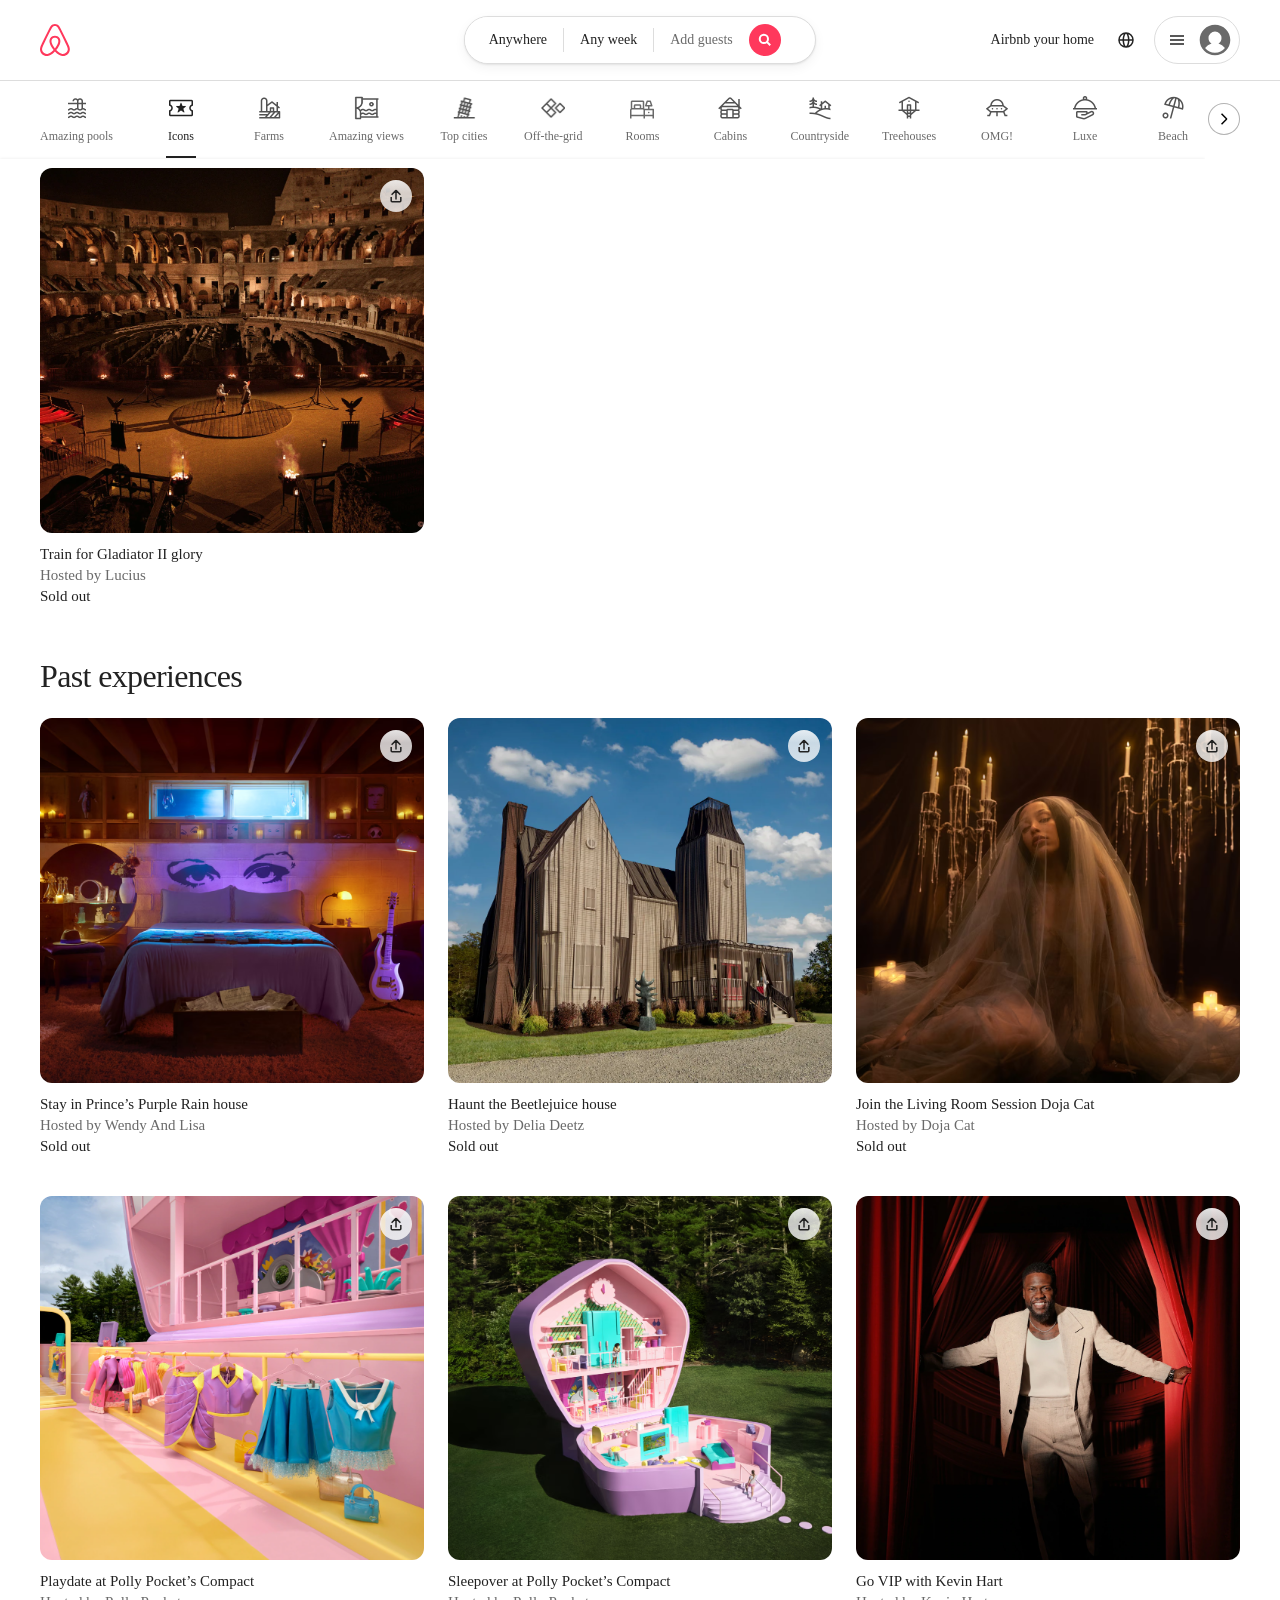
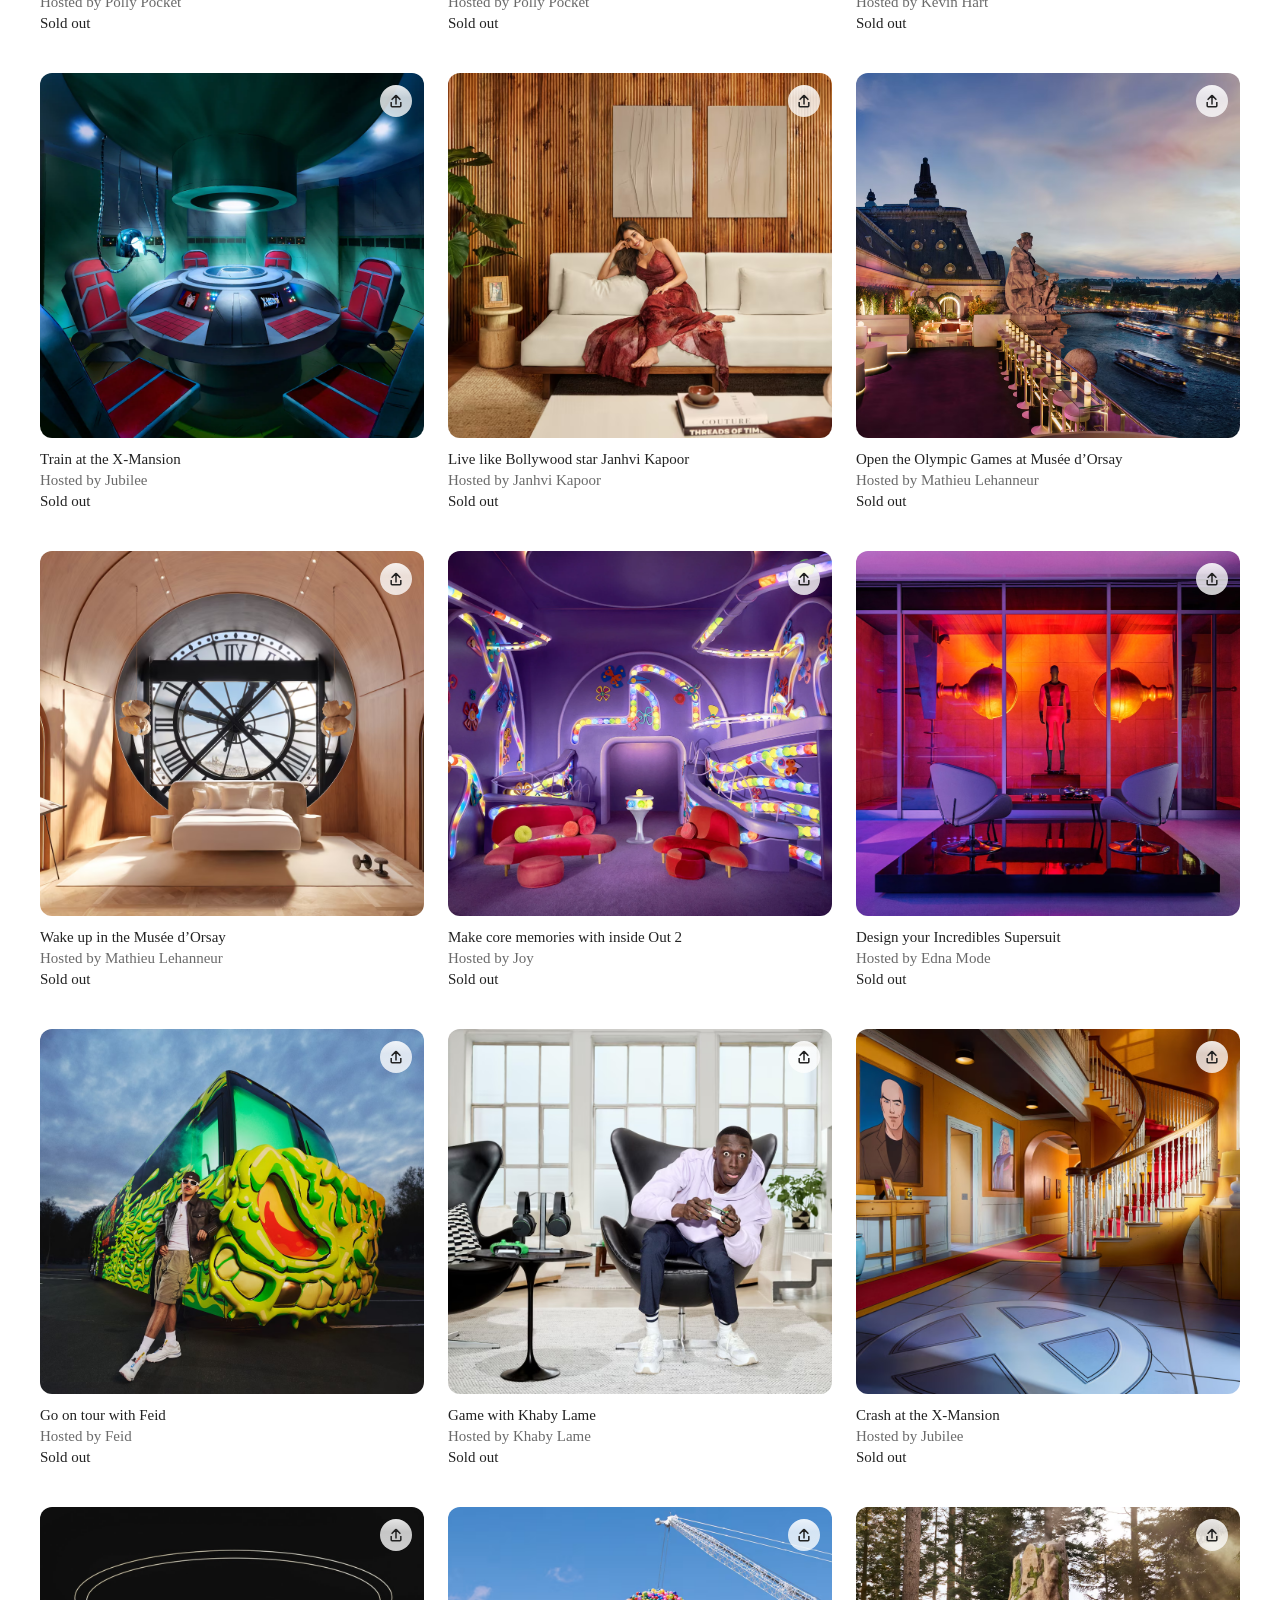
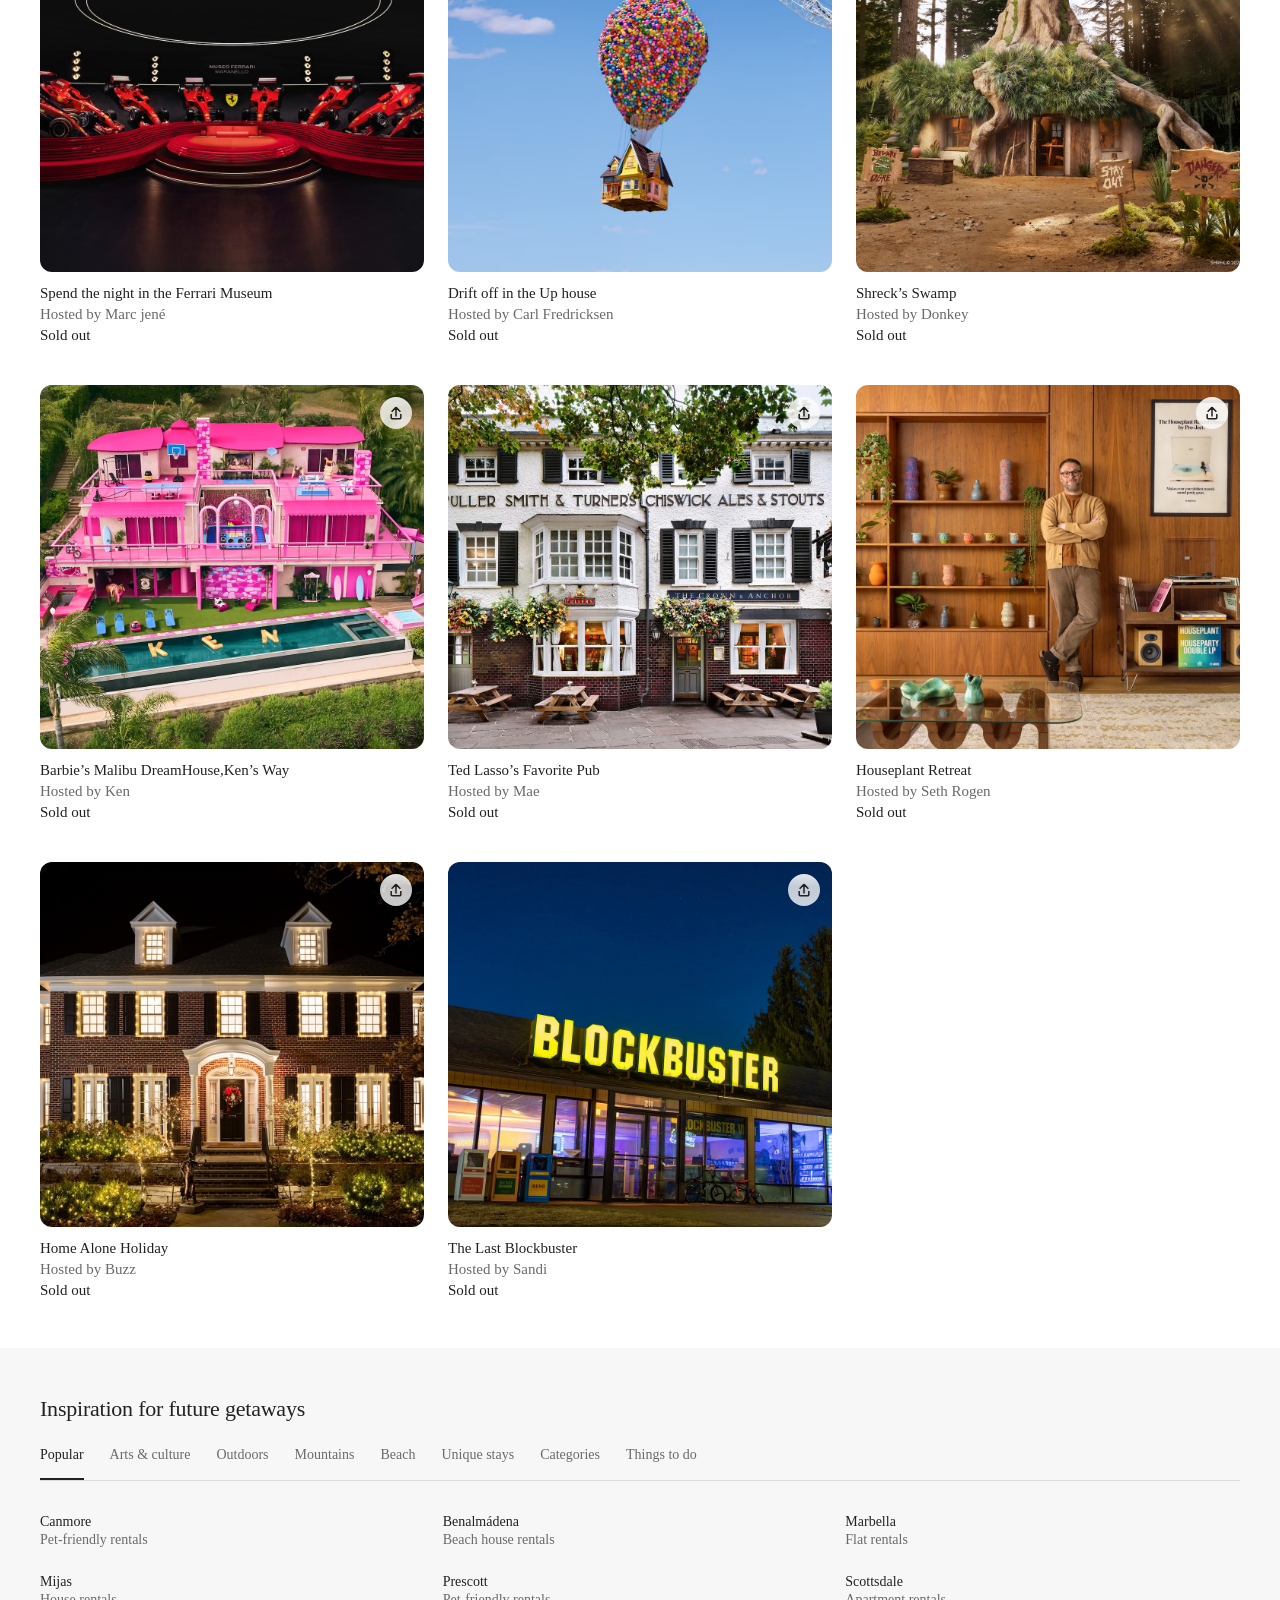
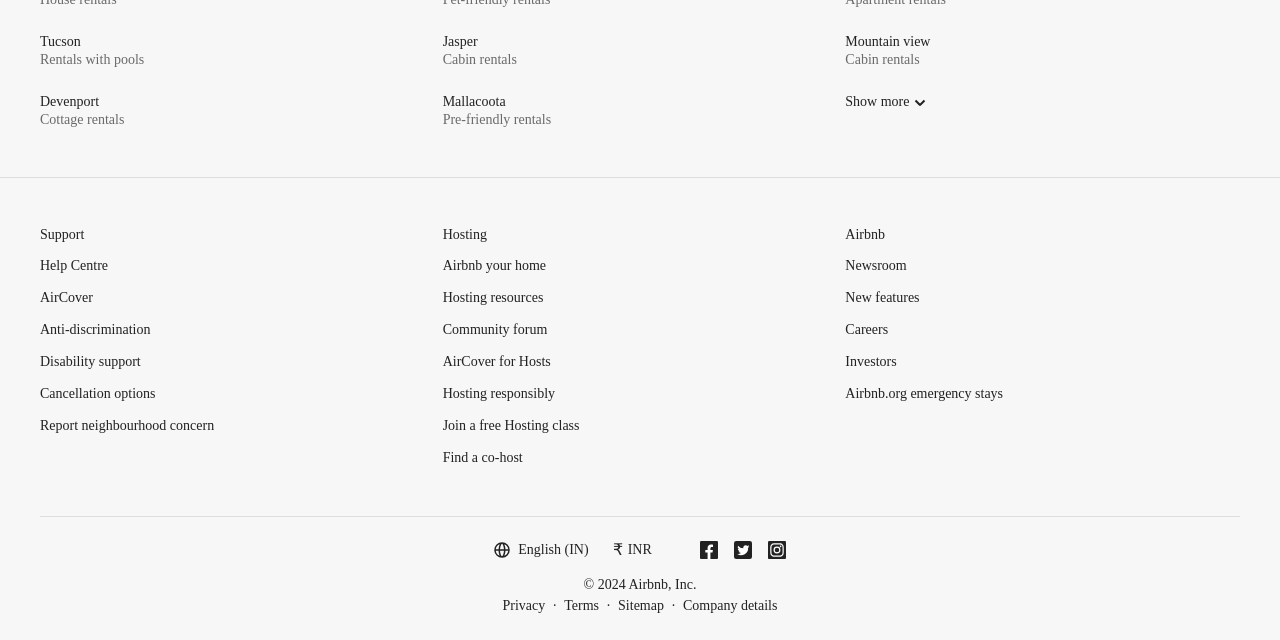
==== commit 4d6ce1ad: "tab-view" ====
--- a/airbnb.html
+++ b/airbnb.html
@@ -815,8 +815,8 @@
                         <div class="footer-content-contianer">
                             <h3>Support</h3>
                             <div class="footer-content">
-                                <div class="sc">Help Centre</div>
-                                <div class="sc" id="sci1">AirCover</div>
+                                <div class="sc" id="sci1">Help Centre</div>
+                                <div class="sc" id="sci3">AirCover</div>
                                 <div class="sc">Anti-discrimination</div>
                                 <div class="sc">Disability support</div>
                                 <div class="sc">Cancellation options</div>
@@ -830,10 +830,10 @@
                             <h3>Hosting</h3>
                             <div class="footer-content">
                                 <div class="sc">Airbnb your home</div>
-                                <div class="sc" id="sci">AirCover for Hosts</div>
                                 <div class="sc">Hosting resources</div>
                                 <div class="sc">Community forum</div>
-                                <div class="sc">Hosting responsibly</div>
+                                <div class="sc" id="sci">AirCover for Hosts</div>
+                                <div class="sc" id="sci2">Hosting responsibly</div>
                                 <div class="sc">Join a free Hosting class</div>
                                 <div class="sc">Find a co‑host</div>
                             </div>
--- a/airbnb.css
+++ b/airbnb.css
@@ -356,6 +356,9 @@
   font-weight: 500;
   white-space: nowrap;
 }
+.next-button{
+    display: none;
+  }
 
 /* ____Section____ */
 
@@ -618,12 +621,12 @@
   display: grid;
   gap: 12px;
   font-size: 0.875rem;
-  line-height: 20px;
-  color: #222222;
-}
-.footer-content #sci{
+  line-height: 20.02px;
+  color: #222222;
+}
+/* .footer-content #sci{
   margin-bottom: 1px;
-}
+} */
 .end-top{
   color: #222222;
   display: flex;
@@ -729,9 +732,6 @@
     display: grid;
     grid-template-columns: repeat(2, 1fr);
     column-gap: 24px;
-  }
-  .footer-content #sci{
-    margin-bottom: 0px;
   }
 }
 /* tablet view */
@@ -952,9 +952,6 @@
     border-image-repeat: repeat;
     font-family: "Airbnb Cereal VF";
   }
-  /* .next-button{
-    display: none;
-  } */
   .next-button{
     width: 80px;
     height: 78px;
@@ -1082,6 +1079,11 @@
     max-width: 100%;
   }
 }
+@media screen and (min-width:798px) {
+  .future-next-button{
+    display: none;
+  }
+}
 @media screen and (min-width:950px) {
   .button-container{
     flex: 0 1 auto;
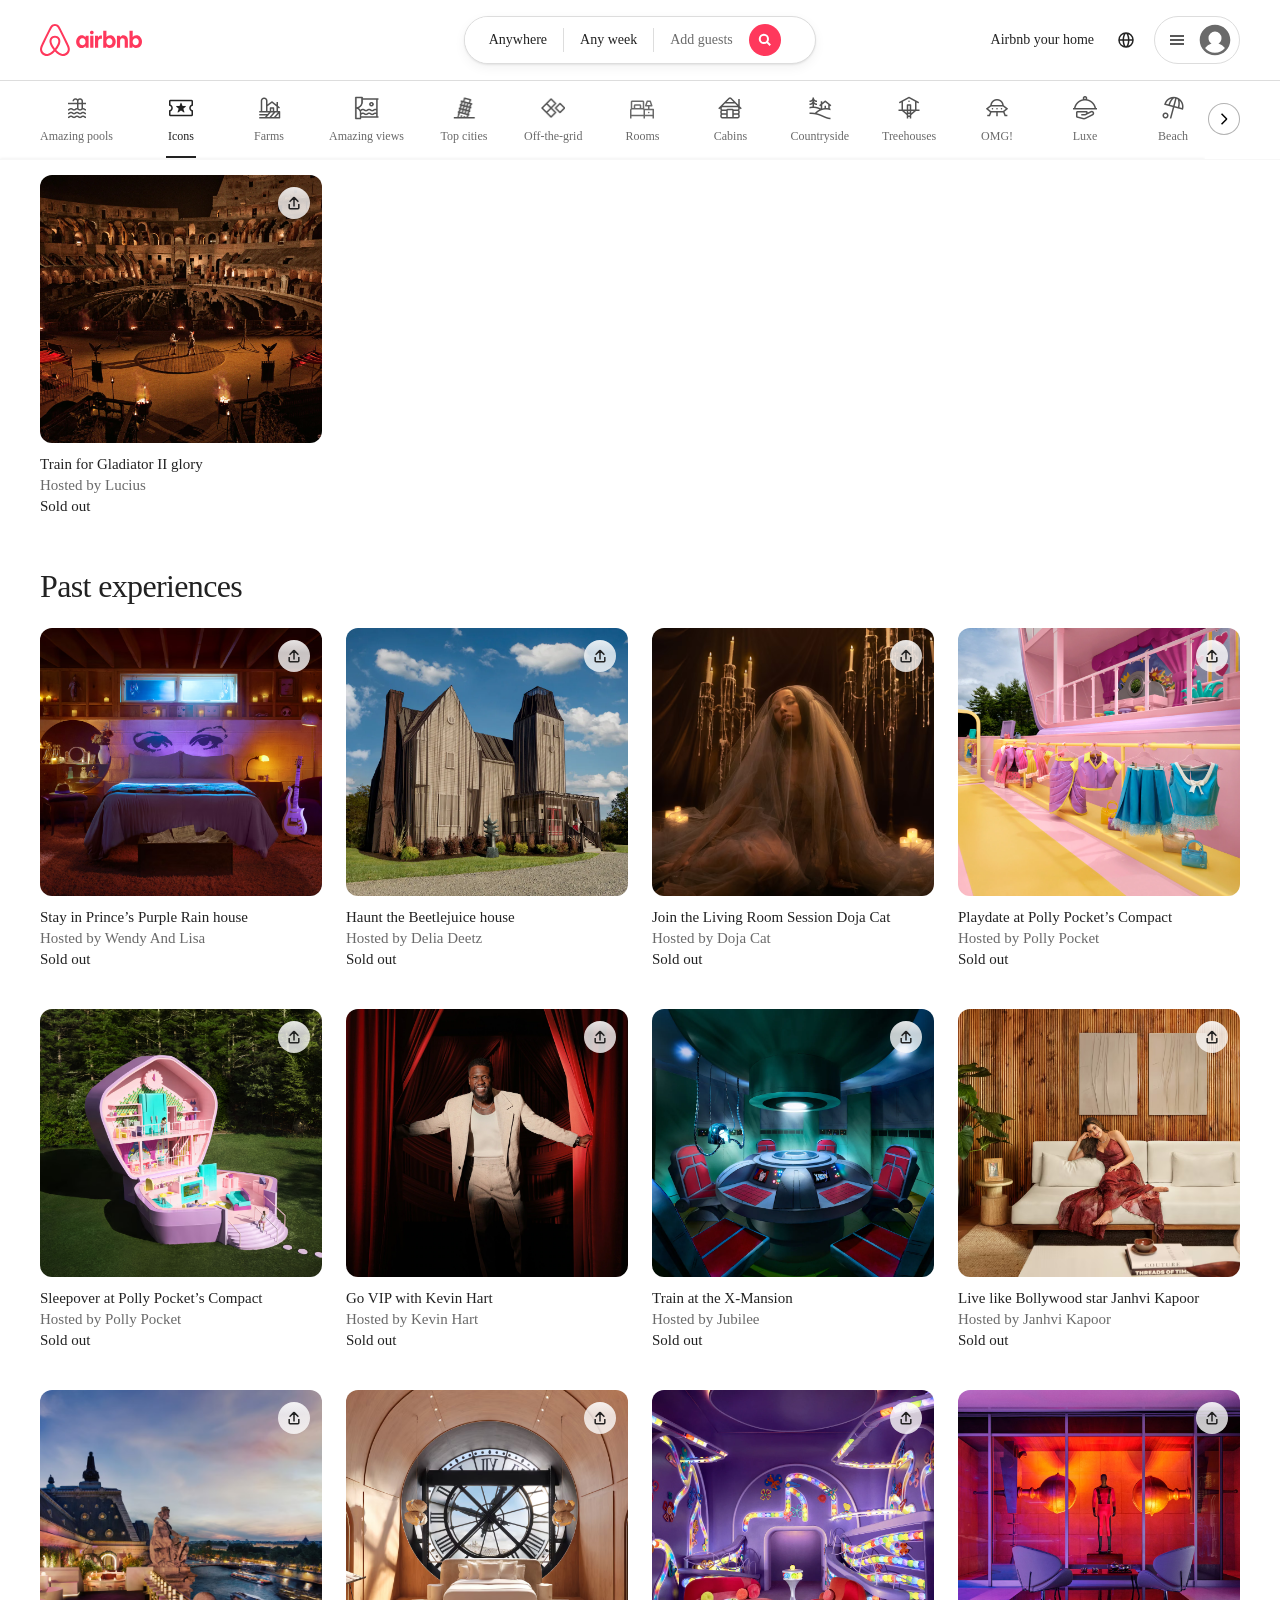
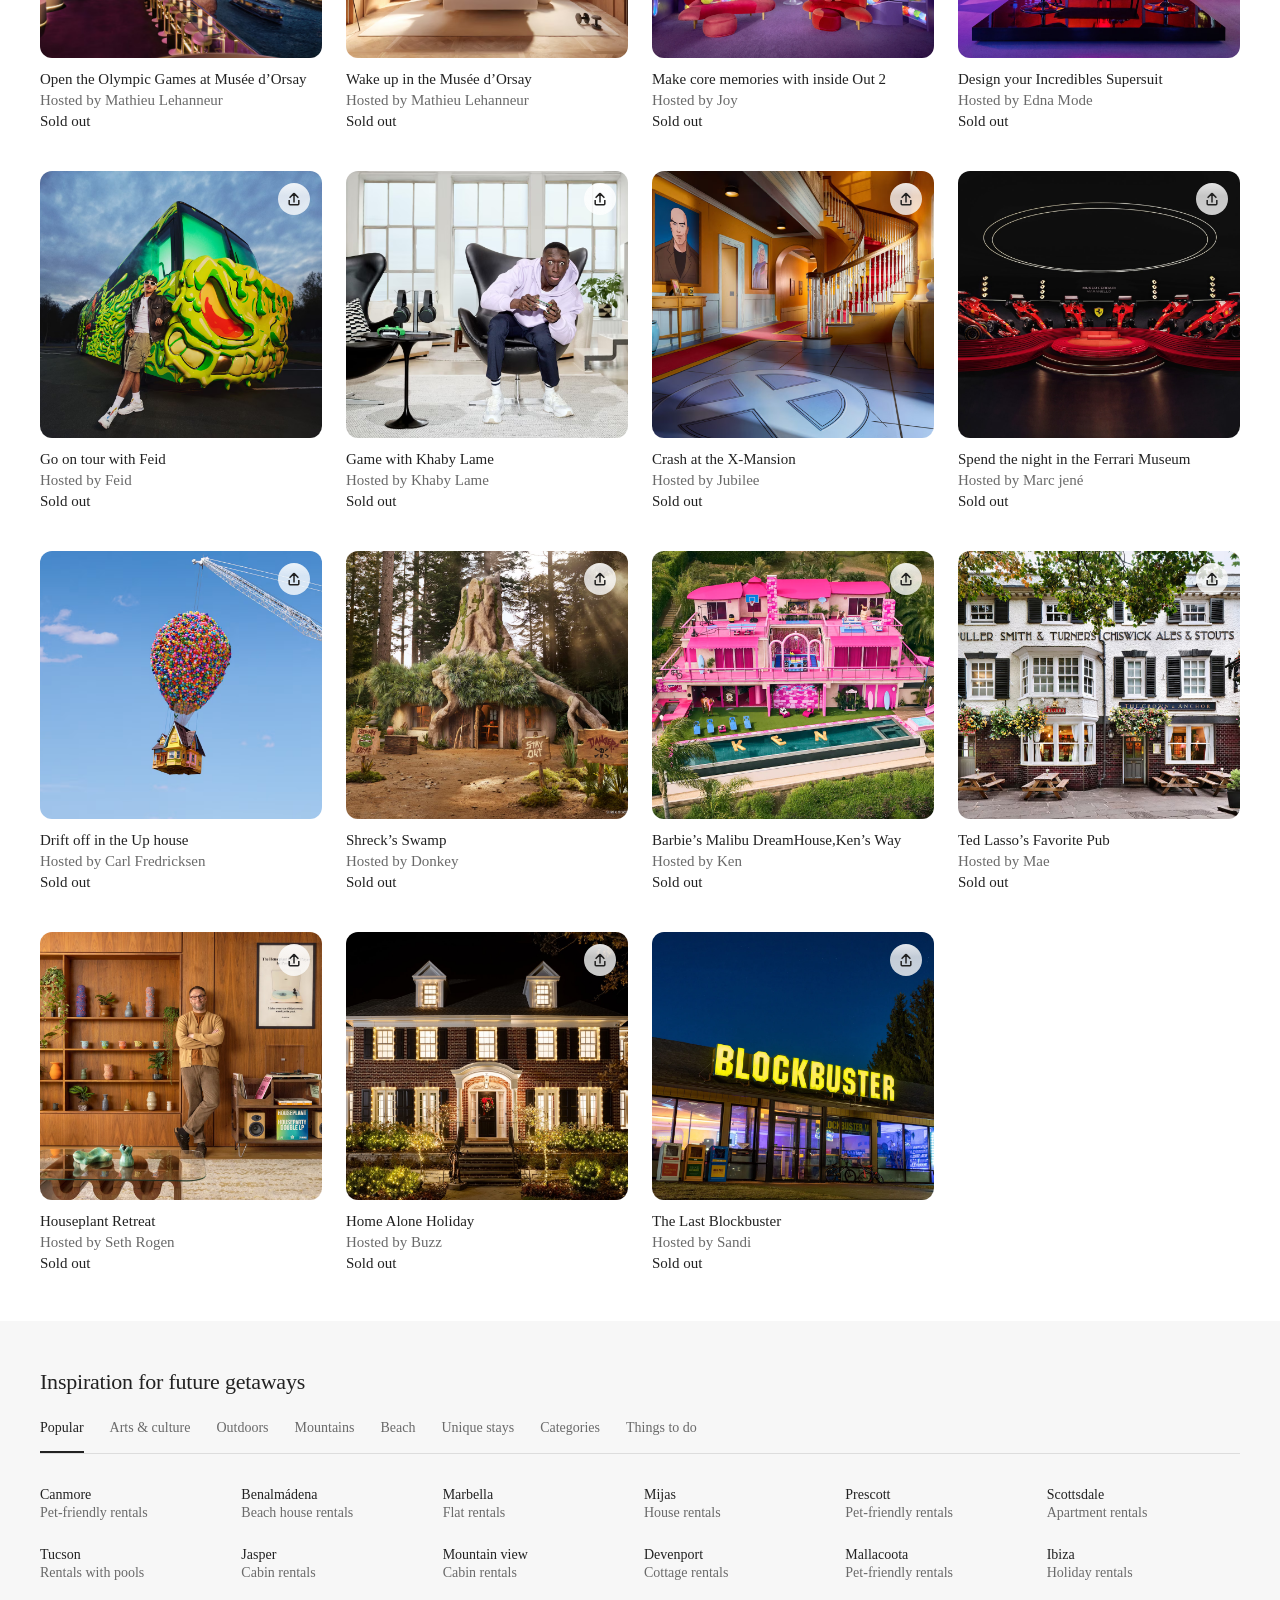
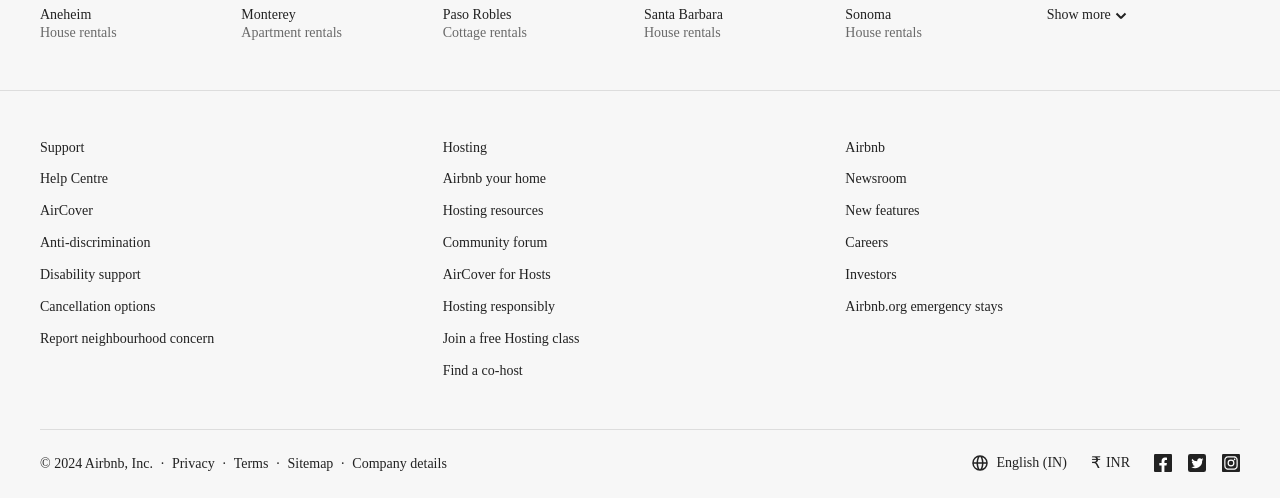
==== commit 41e45e6c: "laptop-L-view" ====
--- a/airbnb.html
+++ b/airbnb.html
@@ -31,9 +31,9 @@
                     <!-- Top nav for tab -->
                     <div class="nav-tab-container">
                         <div class="nav-for-tab">
-                            <div class="site-main-logo"><svg width="30" height="32" style="display: block;"><path d="M29.3864 22.7101C29.2429 22.3073 29.0752 21.9176 28.9157 21.5565C28.6701 21.0011 28.4129 20.4446 28.1641 19.9067L28.1444 19.864C25.9255 15.0589 23.5439 10.1881 21.0659 5.38701L20.9607 5.18316C20.7079 4.69289 20.4466 4.18596 20.1784 3.68786C19.8604 3.0575 19.4745 2.4636 19.0276 1.91668C18.5245 1.31651 17.8956 0.833822 17.1853 0.502654C16.475 0.171486 15.7005 -9.83959e-05 14.9165 4.23317e-08C14.1325 9.84805e-05 13.3581 0.171877 12.6478 0.503224C11.9376 0.834571 11.3088 1.31742 10.8059 1.91771C10.3595 2.46476 9.97383 3.05853 9.65572 3.68858C9.38521 4.19115 9.12145 4.70278 8.8664 5.19757L8.76872 5.38696C6.29061 10.1884 3.90903 15.0592 1.69015 19.8639L1.65782 19.9338C1.41334 20.463 1.16057 21.0102 0.919073 21.5563C0.75949 21.9171 0.592009 22.3065 0.448355 22.7103C0.0369063 23.8104 -0.094204 24.9953 0.0668098 26.1585C0.237562 27.334 0.713008 28.4447 1.44606 29.3804C2.17911 30.3161 3.14434 31.0444 4.24614 31.4932C5.07835 31.8299 5.96818 32.002 6.86616 32C7.14824 31.9999 7.43008 31.9835 7.71027 31.9509C8.846 31.8062 9.94136 31.4366 10.9321 30.8639C12.2317 30.1338 13.5152 29.0638 14.9173 27.5348C16.3194 29.0638 17.6029 30.1338 18.9025 30.8639C19.8932 31.4367 20.9886 31.8062 22.1243 31.9509C22.4045 31.9835 22.6864 31.9999 22.9685 32C23.8664 32.002 24.7561 31.8299 25.5883 31.4932C26.6901 31.0444 27.6554 30.3161 28.3885 29.3804C29.1216 28.4447 29.5971 27.3341 29.7679 26.1585C29.9287 24.9952 29.7976 23.8103 29.3864 22.7101ZM14.9173 24.377C13.1816 22.1769 12.0678 20.1338 11.677 18.421C11.5169 17.7792 11.4791 17.1131 11.5656 16.4573C11.6339 15.9766 11.8105 15.5176 12.0821 15.1148C12.4163 14.6814 12.8458 14.3304 13.3374 14.0889C13.829 13.8475 14.3696 13.7219 14.9175 13.7219C15.4655 13.722 16.006 13.8476 16.4976 14.0892C16.9892 14.3307 17.4186 14.6817 17.7528 15.1151C18.0244 15.5181 18.201 15.9771 18.2693 16.4579C18.3556 17.114 18.3177 17.7803 18.1573 18.4223C17.7661 20.1349 16.6526 22.1774 14.9173 24.377ZM27.7406 25.8689C27.6212 26.6908 27.2887 27.4674 26.7762 28.1216C26.2636 28.7759 25.5887 29.2852 24.8183 29.599C24.0393 29.9111 23.1939 30.0217 22.3607 29.9205C21.4946 29.8089 20.6599 29.5239 19.9069 29.0824C18.7501 28.4325 17.5791 27.4348 16.2614 25.9712C18.3591 23.3846 19.669 21.0005 20.154 18.877C20.3723 17.984 20.4196 17.0579 20.2935 16.1475C20.1791 15.3632 19.8879 14.615 19.4419 13.9593C18.9194 13.2519 18.2378 12.6768 17.452 12.2805C16.6661 11.8842 15.798 11.6777 14.9175 11.6777C14.0371 11.6777 13.1689 11.8841 12.383 12.2803C11.5971 12.6765 10.9155 13.2515 10.393 13.9589C9.94707 14.6144 9.65591 15.3624 9.5414 16.1465C9.41524 17.0566 9.4623 17.9822 9.68011 18.8749C10.1648 20.9993 11.4748 23.384 13.5732 25.9714C12.2555 27.4348 11.0845 28.4325 9.92769 29.0825C9.17468 29.5239 8.34007 29.809 7.47395 29.9205C6.64065 30.0217 5.79525 29.9111 5.0162 29.599C4.24581 29.2852 3.57092 28.7759 3.05838 28.1217C2.54585 27.4674 2.21345 26.6908 2.09411 25.8689C1.97932 25.0334 2.07701 24.1825 2.37818 23.3946C2.49266 23.0728 2.62663 22.757 2.7926 22.3818C3.0274 21.851 3.27657 21.3115 3.51759 20.7898L3.54996 20.7197C5.75643 15.9419 8.12481 11.0982 10.5894 6.32294L10.6875 6.13283C10.9384 5.64601 11.1979 5.14267 11.4597 4.6563C11.7101 4.15501 12.0132 3.68171 12.3639 3.2444C12.6746 2.86903 13.0646 2.56681 13.5059 2.35934C13.9473 2.15186 14.4291 2.04426 14.9169 2.04422C15.4047 2.04418 15.8866 2.15171 16.3279 2.35911C16.7693 2.56651 17.1593 2.86867 17.4701 3.24399C17.821 3.68097 18.1242 4.15411 18.3744 4.65538C18.6338 5.13742 18.891 5.63623 19.1398 6.11858L19.2452 6.32315C21.7097 11.0979 24.078 15.9415 26.2847 20.7201L26.3046 20.7631C26.5498 21.2936 26.8033 21.8419 27.042 22.382C27.2082 22.7577 27.3424 23.0738 27.4566 23.3944C27.7576 24.1824 27.8553 25.0333 27.7406 25.8689Z" fill="currentcolor"></path></svg></div>
+                            <div class="site-main-logo" id="logo-for-tab-view"><svg width="30" height="32" style="display: block;"><path d="M29.3864 22.7101C29.2429 22.3073 29.0752 21.9176 28.9157 21.5565C28.6701 21.0011 28.4129 20.4446 28.1641 19.9067L28.1444 19.864C25.9255 15.0589 23.5439 10.1881 21.0659 5.38701L20.9607 5.18316C20.7079 4.69289 20.4466 4.18596 20.1784 3.68786C19.8604 3.0575 19.4745 2.4636 19.0276 1.91668C18.5245 1.31651 17.8956 0.833822 17.1853 0.502654C16.475 0.171486 15.7005 -9.83959e-05 14.9165 4.23317e-08C14.1325 9.84805e-05 13.3581 0.171877 12.6478 0.503224C11.9376 0.834571 11.3088 1.31742 10.8059 1.91771C10.3595 2.46476 9.97383 3.05853 9.65572 3.68858C9.38521 4.19115 9.12145 4.70278 8.8664 5.19757L8.76872 5.38696C6.29061 10.1884 3.90903 15.0592 1.69015 19.8639L1.65782 19.9338C1.41334 20.463 1.16057 21.0102 0.919073 21.5563C0.75949 21.9171 0.592009 22.3065 0.448355 22.7103C0.0369063 23.8104 -0.094204 24.9953 0.0668098 26.1585C0.237562 27.334 0.713008 28.4447 1.44606 29.3804C2.17911 30.3161 3.14434 31.0444 4.24614 31.4932C5.07835 31.8299 5.96818 32.002 6.86616 32C7.14824 31.9999 7.43008 31.9835 7.71027 31.9509C8.846 31.8062 9.94136 31.4366 10.9321 30.8639C12.2317 30.1338 13.5152 29.0638 14.9173 27.5348C16.3194 29.0638 17.6029 30.1338 18.9025 30.8639C19.8932 31.4367 20.9886 31.8062 22.1243 31.9509C22.4045 31.9835 22.6864 31.9999 22.9685 32C23.8664 32.002 24.7561 31.8299 25.5883 31.4932C26.6901 31.0444 27.6554 30.3161 28.3885 29.3804C29.1216 28.4447 29.5971 27.3341 29.7679 26.1585C29.9287 24.9952 29.7976 23.8103 29.3864 22.7101ZM14.9173 24.377C13.1816 22.1769 12.0678 20.1338 11.677 18.421C11.5169 17.7792 11.4791 17.1131 11.5656 16.4573C11.6339 15.9766 11.8105 15.5176 12.0821 15.1148C12.4163 14.6814 12.8458 14.3304 13.3374 14.0889C13.829 13.8475 14.3696 13.7219 14.9175 13.7219C15.4655 13.722 16.006 13.8476 16.4976 14.0892C16.9892 14.3307 17.4186 14.6817 17.7528 15.1151C18.0244 15.5181 18.201 15.9771 18.2693 16.4579C18.3556 17.114 18.3177 17.7803 18.1573 18.4223C17.7661 20.1349 16.6526 22.1774 14.9173 24.377ZM27.7406 25.8689C27.6212 26.6908 27.2887 27.4674 26.7762 28.1216C26.2636 28.7759 25.5887 29.2852 24.8183 29.599C24.0393 29.9111 23.1939 30.0217 22.3607 29.9205C21.4946 29.8089 20.6599 29.5239 19.9069 29.0824C18.7501 28.4325 17.5791 27.4348 16.2614 25.9712C18.3591 23.3846 19.669 21.0005 20.154 18.877C20.3723 17.984 20.4196 17.0579 20.2935 16.1475C20.1791 15.3632 19.8879 14.615 19.4419 13.9593C18.9194 13.2519 18.2378 12.6768 17.452 12.2805C16.6661 11.8842 15.798 11.6777 14.9175 11.6777C14.0371 11.6777 13.1689 11.8841 12.383 12.2803C11.5971 12.6765 10.9155 13.2515 10.393 13.9589C9.94707 14.6144 9.65591 15.3624 9.5414 16.1465C9.41524 17.0566 9.4623 17.9822 9.68011 18.8749C10.1648 20.9993 11.4748 23.384 13.5732 25.9714C12.2555 27.4348 11.0845 28.4325 9.92769 29.0825C9.17468 29.5239 8.34007 29.809 7.47395 29.9205C6.64065 30.0217 5.79525 29.9111 5.0162 29.599C4.24581 29.2852 3.57092 28.7759 3.05838 28.1217C2.54585 27.4674 2.21345 26.6908 2.09411 25.8689C1.97932 25.0334 2.07701 24.1825 2.37818 23.3946C2.49266 23.0728 2.62663 22.757 2.7926 22.3818C3.0274 21.851 3.27657 21.3115 3.51759 20.7898L3.54996 20.7197C5.75643 15.9419 8.12481 11.0982 10.5894 6.32294L10.6875 6.13283C10.9384 5.64601 11.1979 5.14267 11.4597 4.6563C11.7101 4.15501 12.0132 3.68171 12.3639 3.2444C12.6746 2.86903 13.0646 2.56681 13.5059 2.35934C13.9473 2.15186 14.4291 2.04426 14.9169 2.04422C15.4047 2.04418 15.8866 2.15171 16.3279 2.35911C16.7693 2.56651 17.1593 2.86867 17.4701 3.24399C17.821 3.68097 18.1242 4.15411 18.3744 4.65538C18.6338 5.13742 18.891 5.63623 19.1398 6.11858L19.2452 6.32315C21.7097 11.0979 24.078 15.9415 26.2847 20.7201L26.3046 20.7631C26.5498 21.2936 26.8033 21.8419 27.042 22.382C27.2082 22.7577 27.3424 23.0738 27.4566 23.3944C27.7576 24.1824 27.8553 25.0333 27.7406 25.8689Z" fill="currentcolor"></path></svg></div>
                             <!-- main logo for laptop view-->
-                            <!-- <div class="site-main-logo" id="for-lap-view"><svg width="102" height="32" style="display:block"><path d="M29.3864 22.7101C29.2429 22.3073 29.0752 21.9176 28.9157 21.5565C28.6701 21.0011 28.4129 20.4446 28.1641 19.9067L28.1444 19.864C25.9255 15.0589 23.5439 10.1881 21.0659 5.38701L20.9607 5.18316C20.7079 4.69289 20.4466 4.18596 20.1784 3.68786C19.8604 3.0575 19.4745 2.4636 19.0276 1.91668C18.5245 1.31651 17.8956 0.833822 17.1853 0.502654C16.475 0.171486 15.7005 -9.83959e-05 14.9165 4.23317e-08C14.1325 9.84805e-05 13.3581 0.171877 12.6478 0.503224C11.9376 0.834571 11.3088 1.31742 10.8059 1.91771C10.3595 2.46476 9.97383 3.05853 9.65572 3.68858C9.38521 4.19115 9.12145 4.70278 8.8664 5.19757L8.76872 5.38696C6.29061 10.1884 3.90903 15.0592 1.69015 19.8639L1.65782 19.9338C1.41334 20.463 1.16057 21.0102 0.919073 21.5563C0.75949 21.9171 0.592009 22.3065 0.448355 22.7103C0.0369063 23.8104 -0.094204 24.9953 0.0668098 26.1585C0.237562 27.334 0.713008 28.4447 1.44606 29.3804C2.17911 30.3161 3.14434 31.0444 4.24614 31.4932C5.07835 31.8299 5.96818 32.002 6.86616 32C7.14824 31.9999 7.43008 31.9835 7.71027 31.9509C8.846 31.8062 9.94136 31.4366 10.9321 30.8639C12.2317 30.1338 13.5152 29.0638 14.9173 27.5348C16.3194 29.0638 17.6029 30.1338 18.9025 30.8639C19.8932 31.4367 20.9886 31.8062 22.1243 31.9509C22.4045 31.9835 22.6864 31.9999 22.9685 32C23.8664 32.002 24.7561 31.8299 25.5883 31.4932C26.6901 31.0444 27.6554 30.3161 28.3885 29.3804C29.1216 28.4447 29.5971 27.3341 29.7679 26.1585C29.9287 24.9952 29.7976 23.8103 29.3864 22.7101ZM14.9173 24.377C13.1816 22.1769 12.0678 20.1338 11.677 18.421C11.5169 17.7792 11.4791 17.1131 11.5656 16.4573C11.6339 15.9766 11.8105 15.5176 12.0821 15.1148C12.4163 14.6814 12.8458 14.3304 13.3374 14.0889C13.829 13.8475 14.3696 13.7219 14.9175 13.7219C15.4655 13.722 16.006 13.8476 16.4976 14.0892C16.9892 14.3307 17.4186 14.6817 17.7528 15.1151C18.0244 15.5181 18.201 15.9771 18.2693 16.4579C18.3556 17.114 18.3177 17.7803 18.1573 18.4223C17.7661 20.1349 16.6526 22.1774 14.9173 24.377ZM27.7406 25.8689C27.6212 26.6908 27.2887 27.4674 26.7762 28.1216C26.2636 28.7759 25.5887 29.2852 24.8183 29.599C24.0393 29.9111 23.1939 30.0217 22.3607 29.9205C21.4946 29.8089 20.6599 29.5239 19.9069 29.0824C18.7501 28.4325 17.5791 27.4348 16.2614 25.9712C18.3591 23.3846 19.669 21.0005 20.154 18.877C20.3723 17.984 20.4196 17.0579 20.2935 16.1475C20.1791 15.3632 19.8879 14.615 19.4419 13.9593C18.9194 13.2519 18.2378 12.6768 17.452 12.2805C16.6661 11.8842 15.798 11.6777 14.9175 11.6777C14.0371 11.6777 13.1689 11.8841 12.383 12.2803C11.5971 12.6765 10.9155 13.2515 10.393 13.9589C9.94707 14.6144 9.65591 15.3624 9.5414 16.1465C9.41524 17.0566 9.4623 17.9822 9.68011 18.8749C10.1648 20.9993 11.4748 23.384 13.5732 25.9714C12.2555 27.4348 11.0845 28.4325 9.92769 29.0825C9.17468 29.5239 8.34007 29.809 7.47395 29.9205C6.64065 30.0217 5.79525 29.9111 5.0162 29.599C4.24581 29.2852 3.57092 28.7759 3.05838 28.1217C2.54585 27.4674 2.21345 26.6908 2.09411 25.8689C1.97932 25.0334 2.07701 24.1825 2.37818 23.3946C2.49266 23.0728 2.62663 22.757 2.7926 22.3818C3.0274 21.851 3.27657 21.3115 3.51759 20.7898L3.54996 20.7197C5.75643 15.9419 8.12481 11.0982 10.5894 6.32294L10.6875 6.13283C10.9384 5.64601 11.1979 5.14267 11.4597 4.6563C11.7101 4.15501 12.0132 3.68171 12.3639 3.2444C12.6746 2.86903 13.0646 2.56681 13.5059 2.35934C13.9473 2.15186 14.4291 2.04426 14.9169 2.04422C15.4047 2.04418 15.8866 2.15171 16.3279 2.35911C16.7693 2.56651 17.1593 2.86867 17.4701 3.24399C17.821 3.68097 18.1242 4.15411 18.3744 4.65538C18.6338 5.13742 18.891 5.63623 19.1398 6.11858L19.2452 6.32315C21.7097 11.0979 24.078 15.9415 26.2847 20.7201L26.3046 20.7631C26.5498 21.2936 26.8033 21.8419 27.042 22.382C27.2082 22.7577 27.3424 23.0738 27.4566 23.3944C27.7576 24.1824 27.8553 25.0333 27.7406 25.8689Z" fill="currentcolor"></path><path d="M41.6847 24.1196C40.8856 24.1196 40.1505 23.9594 39.4792 23.6391C38.808 23.3188 38.2327 22.8703 37.7212 22.2937C37.2098 21.7172 36.8263 21.0445 36.5386 20.3078C36.2509 19.539 36.123 18.7062 36.123 17.8093C36.123 16.9124 36.2829 16.0475 36.5705 15.2787C36.8582 14.51 37.2737 13.8373 37.7852 13.2287C38.2966 12.6521 38.9039 12.1716 39.6071 11.8513C40.3103 11.531 41.0455 11.3708 41.8765 11.3708C42.6756 11.3708 43.3788 11.531 44.0181 11.8833C44.6574 12.2037 45.1688 12.6841 45.5843 13.2927L45.6802 11.7232H48.6209V23.7992H45.6802L45.5843 22.0375C45.1688 22.6781 44.6254 23.1906 43.9222 23.575C43.2829 23.9274 42.5158 24.1196 41.6847 24.1196ZM42.4519 21.2367C43.0272 21.2367 43.5386 21.0765 44.0181 20.7882C44.4656 20.4679 44.8172 20.0515 45.1049 19.539C45.3606 19.0265 45.4884 18.4179 45.4884 17.7452C45.4884 17.0725 45.3606 16.4639 45.1049 15.9514C44.8492 15.4389 44.4656 15.0225 44.0181 14.7022C43.5706 14.3818 43.0272 14.2537 42.4519 14.2537C41.8765 14.2537 41.3651 14.4139 40.8856 14.7022C40.4382 15.0225 40.0866 15.4389 39.7989 15.9514C39.5432 16.4639 39.4153 17.0725 39.4153 17.7452C39.4153 18.4179 39.5432 19.0265 39.7989 19.539C40.0546 20.0515 40.4382 20.4679 40.8856 20.7882C41.3651 21.0765 41.8765 21.2367 42.4519 21.2367ZM53.6392 8.4559C53.6392 8.80825 53.5753 9.12858 53.4154 9.38483C53.2556 9.64109 53.0319 9.86531 52.7442 10.0255C52.4565 10.1856 52.1369 10.2497 51.8173 10.2497C51.4976 10.2497 51.178 10.1856 50.8903 10.0255C50.6026 9.86531 50.3789 9.64109 50.2191 9.38483C50.0592 9.09654 49.9953 8.80825 49.9953 8.4559C49.9953 8.10355 50.0592 7.78323 50.2191 7.52697C50.3789 7.23868 50.6026 7.04649 50.8903 6.88633C51.178 6.72617 51.4976 6.66211 51.8173 6.66211C52.1369 6.66211 52.4565 6.72617 52.7442 6.88633C53.0319 7.04649 53.2556 7.27072 53.4154 7.52697C53.5433 7.78323 53.6392 8.07152 53.6392 8.4559ZM50.2191 23.7672V11.6911H53.4154V23.7672H50.2191V23.7672ZM61.9498 14.8623V14.8943C61.79 14.8303 61.5982 14.7982 61.4383 14.7662C61.2466 14.7342 61.0867 14.7342 60.895 14.7342C60 14.7342 59.3287 14.9904 58.8812 15.535C58.4018 16.0795 58.178 16.8483 58.178 17.8413V23.7672H54.9817V11.6911H57.9223L58.0182 13.517C58.3379 12.8763 58.7214 12.3958 59.2648 12.0435C59.7762 11.6911 60.3835 11.531 61.0867 11.531C61.3105 11.531 61.5342 11.563 61.726 11.595C61.8219 11.6271 61.8858 11.6271 61.9498 11.6591V14.8623ZM63.2283 23.7672V6.72617H66.4247V13.2287C66.8722 12.6521 67.3836 12.2036 68.0229 11.8513C68.6622 11.531 69.3654 11.3388 70.1645 11.3388C70.9635 11.3388 71.6987 11.4989 72.3699 11.8193C73.0412 12.1396 73.6165 12.588 74.128 13.1646C74.6394 13.7412 75.0229 14.4139 75.3106 15.1506C75.5983 15.9194 75.7261 16.7522 75.7261 17.6491C75.7261 18.546 75.5663 19.4109 75.2787 20.1796C74.991 20.9484 74.5755 21.6211 74.064 22.2297C73.5526 22.8063 72.9453 23.2867 72.2421 23.6071C71.5389 23.9274 70.8037 24.0875 69.9727 24.0875C69.1736 24.0875 68.4704 23.9274 67.8311 23.575C67.1918 23.2547 66.6804 22.7742 66.2649 22.1656L66.169 23.7352L63.2283 23.7672ZM69.3973 21.2367C69.9727 21.2367 70.4841 21.0765 70.9635 20.7882C71.411 20.4679 71.7626 20.0515 72.0503 19.539C72.306 19.0265 72.4339 18.4179 72.4339 17.7452C72.4339 17.0725 72.306 16.4639 72.0503 15.9514C71.7626 15.4389 71.411 15.0225 70.9635 14.7022C70.5161 14.3818 69.9727 14.2537 69.3973 14.2537C68.822 14.2537 68.3106 14.4139 67.8311 14.7022C67.3836 15.0225 67.032 15.4389 66.7443 15.9514C66.4886 16.4639 66.3608 17.0725 66.3608 17.7452C66.3608 18.4179 66.4886 19.0265 66.7443 19.539C67 20.0515 67.3836 20.4679 67.8311 20.7882C68.3106 21.0765 68.822 21.2367 69.3973 21.2367ZM76.9408 23.7672V11.6911H79.8814L79.9773 13.2607C80.3289 12.6841 80.8084 12.2357 81.4157 11.8833C82.023 11.531 82.7262 11.3708 83.5253 11.3708C84.4203 11.3708 85.1874 11.595 85.8267 12.0115C86.4979 12.4279 87.0094 13.0365 87.361 13.8053C87.7126 14.574 87.9043 15.5029 87.9043 16.56V23.7992H84.708V16.9764C84.708 16.1436 84.5162 15.4709 84.1326 14.9904C83.7491 14.51 83.2376 14.2537 82.5664 14.2537C82.0869 14.2537 81.6714 14.3498 81.2878 14.574C80.9362 14.7982 80.6486 15.0865 80.4248 15.503C80.2011 15.8873 80.1052 16.3678 80.1052 16.8483V23.7672H76.9408V23.7672ZM89.5025 23.7672V6.72617H92.6989V13.2287C93.1464 12.6521 93.6578 12.2036 94.2971 11.8513C94.9364 11.531 95.6396 11.3388 96.4387 11.3388C97.2378 11.3388 97.9729 11.4989 98.6442 11.8193C99.3154 12.1396 99.8907 12.588 100.402 13.1646C100.914 13.7412 101.297 14.4139 101.585 15.1506C101.873 15.9194 102 16.7522 102 17.6491C102 18.546 101.841 19.4109 101.553 20.1796C101.265 20.9484 100.85 21.6211 100.338 22.2297C99.8268 22.8063 99.2195 23.2867 98.5163 23.6071C97.8131 23.9274 97.0779 24.0875 96.2469 24.0875C95.4478 24.0875 94.7446 23.9274 94.1053 23.575C93.466 23.2547 92.9546 22.7742 92.5391 22.1656L92.4432 23.7352L89.5025 23.7672ZM95.7035 21.2367C96.2788 21.2367 96.7903 21.0765 97.2697 20.7882C97.7172 20.4679 98.0688 20.0515 98.3565 19.539C98.6122 19.0265 98.7401 18.4179 98.7401 17.7452C98.7401 17.0725 98.6122 16.4639 98.3565 15.9514C98.1008 15.4389 97.7172 15.0225 97.2697 14.7022C96.8222 14.3818 96.2788 14.2537 95.7035 14.2537C95.1281 14.2537 94.6167 14.4139 94.1373 14.7022C93.6898 15.0225 93.3382 15.4389 93.0505 15.9514C92.7628 16.4639 92.6669 17.0725 92.6669 17.7452C92.6669 18.4179 92.7948 19.0265 93.0505 19.539C93.3062 20.0515 93.6898 20.4679 94.1373 20.7882C94.6167 21.0765 95.0962 21.2367 95.7035 21.2367Z" fill="currentcolor"></path></svg></div> -->
+                            <div class="site-main-logo" id="logo-for-lap-view"><svg width="102" height="32" style="display:block"><path d="M29.3864 22.7101C29.2429 22.3073 29.0752 21.9176 28.9157 21.5565C28.6701 21.0011 28.4129 20.4446 28.1641 19.9067L28.1444 19.864C25.9255 15.0589 23.5439 10.1881 21.0659 5.38701L20.9607 5.18316C20.7079 4.69289 20.4466 4.18596 20.1784 3.68786C19.8604 3.0575 19.4745 2.4636 19.0276 1.91668C18.5245 1.31651 17.8956 0.833822 17.1853 0.502654C16.475 0.171486 15.7005 -9.83959e-05 14.9165 4.23317e-08C14.1325 9.84805e-05 13.3581 0.171877 12.6478 0.503224C11.9376 0.834571 11.3088 1.31742 10.8059 1.91771C10.3595 2.46476 9.97383 3.05853 9.65572 3.68858C9.38521 4.19115 9.12145 4.70278 8.8664 5.19757L8.76872 5.38696C6.29061 10.1884 3.90903 15.0592 1.69015 19.8639L1.65782 19.9338C1.41334 20.463 1.16057 21.0102 0.919073 21.5563C0.75949 21.9171 0.592009 22.3065 0.448355 22.7103C0.0369063 23.8104 -0.094204 24.9953 0.0668098 26.1585C0.237562 27.334 0.713008 28.4447 1.44606 29.3804C2.17911 30.3161 3.14434 31.0444 4.24614 31.4932C5.07835 31.8299 5.96818 32.002 6.86616 32C7.14824 31.9999 7.43008 31.9835 7.71027 31.9509C8.846 31.8062 9.94136 31.4366 10.9321 30.8639C12.2317 30.1338 13.5152 29.0638 14.9173 27.5348C16.3194 29.0638 17.6029 30.1338 18.9025 30.8639C19.8932 31.4367 20.9886 31.8062 22.1243 31.9509C22.4045 31.9835 22.6864 31.9999 22.9685 32C23.8664 32.002 24.7561 31.8299 25.5883 31.4932C26.6901 31.0444 27.6554 30.3161 28.3885 29.3804C29.1216 28.4447 29.5971 27.3341 29.7679 26.1585C29.9287 24.9952 29.7976 23.8103 29.3864 22.7101ZM14.9173 24.377C13.1816 22.1769 12.0678 20.1338 11.677 18.421C11.5169 17.7792 11.4791 17.1131 11.5656 16.4573C11.6339 15.9766 11.8105 15.5176 12.0821 15.1148C12.4163 14.6814 12.8458 14.3304 13.3374 14.0889C13.829 13.8475 14.3696 13.7219 14.9175 13.7219C15.4655 13.722 16.006 13.8476 16.4976 14.0892C16.9892 14.3307 17.4186 14.6817 17.7528 15.1151C18.0244 15.5181 18.201 15.9771 18.2693 16.4579C18.3556 17.114 18.3177 17.7803 18.1573 18.4223C17.7661 20.1349 16.6526 22.1774 14.9173 24.377ZM27.7406 25.8689C27.6212 26.6908 27.2887 27.4674 26.7762 28.1216C26.2636 28.7759 25.5887 29.2852 24.8183 29.599C24.0393 29.9111 23.1939 30.0217 22.3607 29.9205C21.4946 29.8089 20.6599 29.5239 19.9069 29.0824C18.7501 28.4325 17.5791 27.4348 16.2614 25.9712C18.3591 23.3846 19.669 21.0005 20.154 18.877C20.3723 17.984 20.4196 17.0579 20.2935 16.1475C20.1791 15.3632 19.8879 14.615 19.4419 13.9593C18.9194 13.2519 18.2378 12.6768 17.452 12.2805C16.6661 11.8842 15.798 11.6777 14.9175 11.6777C14.0371 11.6777 13.1689 11.8841 12.383 12.2803C11.5971 12.6765 10.9155 13.2515 10.393 13.9589C9.94707 14.6144 9.65591 15.3624 9.5414 16.1465C9.41524 17.0566 9.4623 17.9822 9.68011 18.8749C10.1648 20.9993 11.4748 23.384 13.5732 25.9714C12.2555 27.4348 11.0845 28.4325 9.92769 29.0825C9.17468 29.5239 8.34007 29.809 7.47395 29.9205C6.64065 30.0217 5.79525 29.9111 5.0162 29.599C4.24581 29.2852 3.57092 28.7759 3.05838 28.1217C2.54585 27.4674 2.21345 26.6908 2.09411 25.8689C1.97932 25.0334 2.07701 24.1825 2.37818 23.3946C2.49266 23.0728 2.62663 22.757 2.7926 22.3818C3.0274 21.851 3.27657 21.3115 3.51759 20.7898L3.54996 20.7197C5.75643 15.9419 8.12481 11.0982 10.5894 6.32294L10.6875 6.13283C10.9384 5.64601 11.1979 5.14267 11.4597 4.6563C11.7101 4.15501 12.0132 3.68171 12.3639 3.2444C12.6746 2.86903 13.0646 2.56681 13.5059 2.35934C13.9473 2.15186 14.4291 2.04426 14.9169 2.04422C15.4047 2.04418 15.8866 2.15171 16.3279 2.35911C16.7693 2.56651 17.1593 2.86867 17.4701 3.24399C17.821 3.68097 18.1242 4.15411 18.3744 4.65538C18.6338 5.13742 18.891 5.63623 19.1398 6.11858L19.2452 6.32315C21.7097 11.0979 24.078 15.9415 26.2847 20.7201L26.3046 20.7631C26.5498 21.2936 26.8033 21.8419 27.042 22.382C27.2082 22.7577 27.3424 23.0738 27.4566 23.3944C27.7576 24.1824 27.8553 25.0333 27.7406 25.8689Z" fill="currentcolor"></path><path d="M41.6847 24.1196C40.8856 24.1196 40.1505 23.9594 39.4792 23.6391C38.808 23.3188 38.2327 22.8703 37.7212 22.2937C37.2098 21.7172 36.8263 21.0445 36.5386 20.3078C36.2509 19.539 36.123 18.7062 36.123 17.8093C36.123 16.9124 36.2829 16.0475 36.5705 15.2787C36.8582 14.51 37.2737 13.8373 37.7852 13.2287C38.2966 12.6521 38.9039 12.1716 39.6071 11.8513C40.3103 11.531 41.0455 11.3708 41.8765 11.3708C42.6756 11.3708 43.3788 11.531 44.0181 11.8833C44.6574 12.2037 45.1688 12.6841 45.5843 13.2927L45.6802 11.7232H48.6209V23.7992H45.6802L45.5843 22.0375C45.1688 22.6781 44.6254 23.1906 43.9222 23.575C43.2829 23.9274 42.5158 24.1196 41.6847 24.1196ZM42.4519 21.2367C43.0272 21.2367 43.5386 21.0765 44.0181 20.7882C44.4656 20.4679 44.8172 20.0515 45.1049 19.539C45.3606 19.0265 45.4884 18.4179 45.4884 17.7452C45.4884 17.0725 45.3606 16.4639 45.1049 15.9514C44.8492 15.4389 44.4656 15.0225 44.0181 14.7022C43.5706 14.3818 43.0272 14.2537 42.4519 14.2537C41.8765 14.2537 41.3651 14.4139 40.8856 14.7022C40.4382 15.0225 40.0866 15.4389 39.7989 15.9514C39.5432 16.4639 39.4153 17.0725 39.4153 17.7452C39.4153 18.4179 39.5432 19.0265 39.7989 19.539C40.0546 20.0515 40.4382 20.4679 40.8856 20.7882C41.3651 21.0765 41.8765 21.2367 42.4519 21.2367ZM53.6392 8.4559C53.6392 8.80825 53.5753 9.12858 53.4154 9.38483C53.2556 9.64109 53.0319 9.86531 52.7442 10.0255C52.4565 10.1856 52.1369 10.2497 51.8173 10.2497C51.4976 10.2497 51.178 10.1856 50.8903 10.0255C50.6026 9.86531 50.3789 9.64109 50.2191 9.38483C50.0592 9.09654 49.9953 8.80825 49.9953 8.4559C49.9953 8.10355 50.0592 7.78323 50.2191 7.52697C50.3789 7.23868 50.6026 7.04649 50.8903 6.88633C51.178 6.72617 51.4976 6.66211 51.8173 6.66211C52.1369 6.66211 52.4565 6.72617 52.7442 6.88633C53.0319 7.04649 53.2556 7.27072 53.4154 7.52697C53.5433 7.78323 53.6392 8.07152 53.6392 8.4559ZM50.2191 23.7672V11.6911H53.4154V23.7672H50.2191V23.7672ZM61.9498 14.8623V14.8943C61.79 14.8303 61.5982 14.7982 61.4383 14.7662C61.2466 14.7342 61.0867 14.7342 60.895 14.7342C60 14.7342 59.3287 14.9904 58.8812 15.535C58.4018 16.0795 58.178 16.8483 58.178 17.8413V23.7672H54.9817V11.6911H57.9223L58.0182 13.517C58.3379 12.8763 58.7214 12.3958 59.2648 12.0435C59.7762 11.6911 60.3835 11.531 61.0867 11.531C61.3105 11.531 61.5342 11.563 61.726 11.595C61.8219 11.6271 61.8858 11.6271 61.9498 11.6591V14.8623ZM63.2283 23.7672V6.72617H66.4247V13.2287C66.8722 12.6521 67.3836 12.2036 68.0229 11.8513C68.6622 11.531 69.3654 11.3388 70.1645 11.3388C70.9635 11.3388 71.6987 11.4989 72.3699 11.8193C73.0412 12.1396 73.6165 12.588 74.128 13.1646C74.6394 13.7412 75.0229 14.4139 75.3106 15.1506C75.5983 15.9194 75.7261 16.7522 75.7261 17.6491C75.7261 18.546 75.5663 19.4109 75.2787 20.1796C74.991 20.9484 74.5755 21.6211 74.064 22.2297C73.5526 22.8063 72.9453 23.2867 72.2421 23.6071C71.5389 23.9274 70.8037 24.0875 69.9727 24.0875C69.1736 24.0875 68.4704 23.9274 67.8311 23.575C67.1918 23.2547 66.6804 22.7742 66.2649 22.1656L66.169 23.7352L63.2283 23.7672ZM69.3973 21.2367C69.9727 21.2367 70.4841 21.0765 70.9635 20.7882C71.411 20.4679 71.7626 20.0515 72.0503 19.539C72.306 19.0265 72.4339 18.4179 72.4339 17.7452C72.4339 17.0725 72.306 16.4639 72.0503 15.9514C71.7626 15.4389 71.411 15.0225 70.9635 14.7022C70.5161 14.3818 69.9727 14.2537 69.3973 14.2537C68.822 14.2537 68.3106 14.4139 67.8311 14.7022C67.3836 15.0225 67.032 15.4389 66.7443 15.9514C66.4886 16.4639 66.3608 17.0725 66.3608 17.7452C66.3608 18.4179 66.4886 19.0265 66.7443 19.539C67 20.0515 67.3836 20.4679 67.8311 20.7882C68.3106 21.0765 68.822 21.2367 69.3973 21.2367ZM76.9408 23.7672V11.6911H79.8814L79.9773 13.2607C80.3289 12.6841 80.8084 12.2357 81.4157 11.8833C82.023 11.531 82.7262 11.3708 83.5253 11.3708C84.4203 11.3708 85.1874 11.595 85.8267 12.0115C86.4979 12.4279 87.0094 13.0365 87.361 13.8053C87.7126 14.574 87.9043 15.5029 87.9043 16.56V23.7992H84.708V16.9764C84.708 16.1436 84.5162 15.4709 84.1326 14.9904C83.7491 14.51 83.2376 14.2537 82.5664 14.2537C82.0869 14.2537 81.6714 14.3498 81.2878 14.574C80.9362 14.7982 80.6486 15.0865 80.4248 15.503C80.2011 15.8873 80.1052 16.3678 80.1052 16.8483V23.7672H76.9408V23.7672ZM89.5025 23.7672V6.72617H92.6989V13.2287C93.1464 12.6521 93.6578 12.2036 94.2971 11.8513C94.9364 11.531 95.6396 11.3388 96.4387 11.3388C97.2378 11.3388 97.9729 11.4989 98.6442 11.8193C99.3154 12.1396 99.8907 12.588 100.402 13.1646C100.914 13.7412 101.297 14.4139 101.585 15.1506C101.873 15.9194 102 16.7522 102 17.6491C102 18.546 101.841 19.4109 101.553 20.1796C101.265 20.9484 100.85 21.6211 100.338 22.2297C99.8268 22.8063 99.2195 23.2867 98.5163 23.6071C97.8131 23.9274 97.0779 24.0875 96.2469 24.0875C95.4478 24.0875 94.7446 23.9274 94.1053 23.575C93.466 23.2547 92.9546 22.7742 92.5391 22.1656L92.4432 23.7352L89.5025 23.7672ZM95.7035 21.2367C96.2788 21.2367 96.7903 21.0765 97.2697 20.7882C97.7172 20.4679 98.0688 20.0515 98.3565 19.539C98.6122 19.0265 98.7401 18.4179 98.7401 17.7452C98.7401 17.0725 98.6122 16.4639 98.3565 15.9514C98.1008 15.4389 97.7172 15.0225 97.2697 14.7022C96.8222 14.3818 96.2788 14.2537 95.7035 14.2537C95.1281 14.2537 94.6167 14.4139 94.1373 14.7022C93.6898 15.0225 93.3382 15.4389 93.0505 15.9514C92.7628 16.4639 92.6669 17.0725 92.6669 17.7452C92.6669 18.4179 92.7948 19.0265 93.0505 19.539C93.3062 20.0515 93.6898 20.4679 94.1373 20.7882C94.6167 21.0765 95.0962 21.2367 95.7035 21.2367Z" fill="currentcolor"></path></svg></div>
                             <!-- logo for laptop view end -->
                             <div class="button-container">
                                 <div class="bt-co-tab">
@@ -796,7 +796,31 @@
                             </div>
                             <div class="fuco" id="fuco1">
                                 <div class="mt">Mallacoota</div>
-                                <div class="st">Pre-friendly rentals</div>
+                                <div class="st">Pet-friendly rentals</div>
+                            </div>
+                            <div class="fuco" id="fuco-lap">
+                                <div class="mt">Ibiza</div>
+                                <div class="st">Holiday rentals</div>
+                            </div>
+                            <div class="fuco" id="fuco-lap">
+                                <div class="mt">Aneheim</div>
+                                <div class="st">House rentals</div>
+                            </div>
+                            <div class="fuco" id="fuco-lap">
+                                <div class="mt">Monterey</div>
+                                <div class="st">Apartment rentals</div>
+                            </div>
+                            <div class="fuco" id="fuco-lap">
+                                <div class="mt">Paso Robles</div>
+                                <div class="st">Cottage rentals</div>
+                            </div>
+                            <div class="fuco" id="fuco-lap">
+                                <div class="mt">Santa Barbara</div>
+                                <div class="st">House rentals</div>
+                            </div>
+                            <div class="fuco" id="fuco-lap">
+                                <div class="mt">Sonoma</div>
+                                <div class="st">House rentals</div>
                             </div>
                             <div class="fuco" id="fucolast">
                                 <div class="mt">Show more</div>
@@ -878,7 +902,7 @@
                         </div>  
                         <div class="le">
                             <div class="last-end">
-                                <li><a href="#" class="le11">Privacy</a><span>·</span></li>
+                                <li><span id="dot-for-lap">·</span><a href="#" class="le11">Privacy</a><span>·</span></li>
                                 <li class="marl"><a href="#">Terms</a><span>·</span></li>
                                 <li class="marl1"><a href="#">Sitemap</a><span>·</span></li>
                                 
--- a/airbnb.css
+++ b/airbnb.css
@@ -127,7 +127,7 @@
   display: flex;
   flex-flow: column;
   line-height: 20.02px;
-  max-width: 1440px;
+  /* max-width: 1440px; */
   text-size-adjust: 100%;
   margin-top: 0px;
 }
@@ -579,6 +579,9 @@
 .future-content #fuco1{
   display: none;
 }
+.future-content #fuco-lap{
+  display: none;
+}
 .future-content .mt{
   font-weight: 500;
   color: #222222;
@@ -597,7 +600,6 @@
 }
 
 /* _____Footer_____ */
-
 footer{
   width: 100%;
 }
@@ -695,7 +697,9 @@
   left: 0px;
   white-space: nowrap;
 }
-
+.last-end #dot-for-lap{
+  display: none;
+}
 .last-end span{
   font-size: 14px !important;
   display: inline-block;
@@ -740,10 +744,9 @@
 
   /* _____Nav_____ */
 
-  /* .nav-container{
+  .nav-container{
     height: auto;
-    box-shadow: rgba(0, 0, 0, 0.01);
-  } */
+  }
   .nav-mob-container{
     display: none;
   }
@@ -765,6 +768,9 @@
     gap: 0;
     padding-inline: 40px;
     align-items: center;
+  }
+  #logo-for-lap-view{
+    display: none;
   }
   .site-main-logo{
     display: flex;
@@ -1023,7 +1029,6 @@
   }
   
   /* ______Footer______ */
-
   .footer-container{
     padding: 0 40px;
   }
@@ -1058,10 +1063,6 @@
     height: 18px;
   }
 }
-
-/* @media screen and (min-width:768) {
-  
-} */
 @media screen and (min-width:787px) {
   .button-container{
     min-width: 352.570px;
@@ -1084,6 +1085,7 @@
     display: none;
   }
 }
+/* Laptop-view */
 @media screen and (min-width:950px) {
   .button-container{
     flex: 0 1 auto;
@@ -1101,7 +1103,7 @@
   .container2{
     grid-template-columns: repeat(3, 1fr);
   }
-  /* _____sec2_____ */
+  /* _____Sec2_____ */
 
   .future-next-button{
     display: none;
@@ -1121,4 +1123,104 @@
   .footer-content-contianer{
     padding: 48px 0px;
   }
+}
+@media screen and (min-width:1128px) {
+
+  #logo-for-lap-view{
+    display: flex;
+  }
+  #logo-for-tab-view{
+    display: none;
+  }
+  /* _____Sec_____ */
+
+  .container-for-contents{
+    margin: 16px 0px 48px;
+  }
+  .container1{
+    grid-template-columns: repeat(4, 1fr);
+  }
+  .container2{
+    grid-template-columns: repeat(4, 1fr);
+  }
+  /* _____Sec2_____ */
+
+  .future-content #fuco-lap{
+    display: block;
+  }
+  .future-content{
+    grid-template-columns: repeat(6, 1fr);
+  }
+  /* _____footer_____ */
+
+  .end{
+    grid-auto-flow: column;
+    margin-top: 1px;
+    gap: 0px;
+  }
+  .last-end #dot-for-lap{
+    display: inline-block;
+  }
+  .footer-end{
+    display: flex;
+    flex-flow: row;
+    flex-direction: row-reverse;
+    justify-content: space-between;
+  }
+  .end-top{
+    width: auto;
+    height: 20.02px;
+    justify-content: flex-end;
+    margin-bottom: 0px;
+    gap: 24px;
+  }
+  .center-top{
+    margin-left: 0px;
+  }
+  .end-top-tab{
+    margin-left: 0px;
+  }
+
+}
+
+/* Laptop-L view */
+@media screen and (min-width:1440px) {
+  .nav-for-tab{
+    padding-inline: 80px;
+  }
+  .logos{
+    padding-inline: 80px;
+  }
+  .next-button{
+    right: 80px;
+  }
+  /* _____Sec_____ */
+  .container-for-contents{
+    padding: 0 80px;
+  }
+  /* _____Sec2_____ */
+
+  .future-container{
+    padding: 48px 80px;
+  }
+  /* _____Footer_____ */
+
+  .footer-container{
+    padding: 0 80px;
+  }
+}
+
+/* Desktop View */
+@media screen and (min-width:1640px) {
+  /* _____Sec_____ */
+
+  .container-for-contents{
+    margin: 16px 0px 48px;
+  }
+  .container1{
+    grid-template-columns: repeat(5, 1fr);
+  }
+  .container2{
+    grid-template-columns: repeat(5, 1fr);
+  }
 }
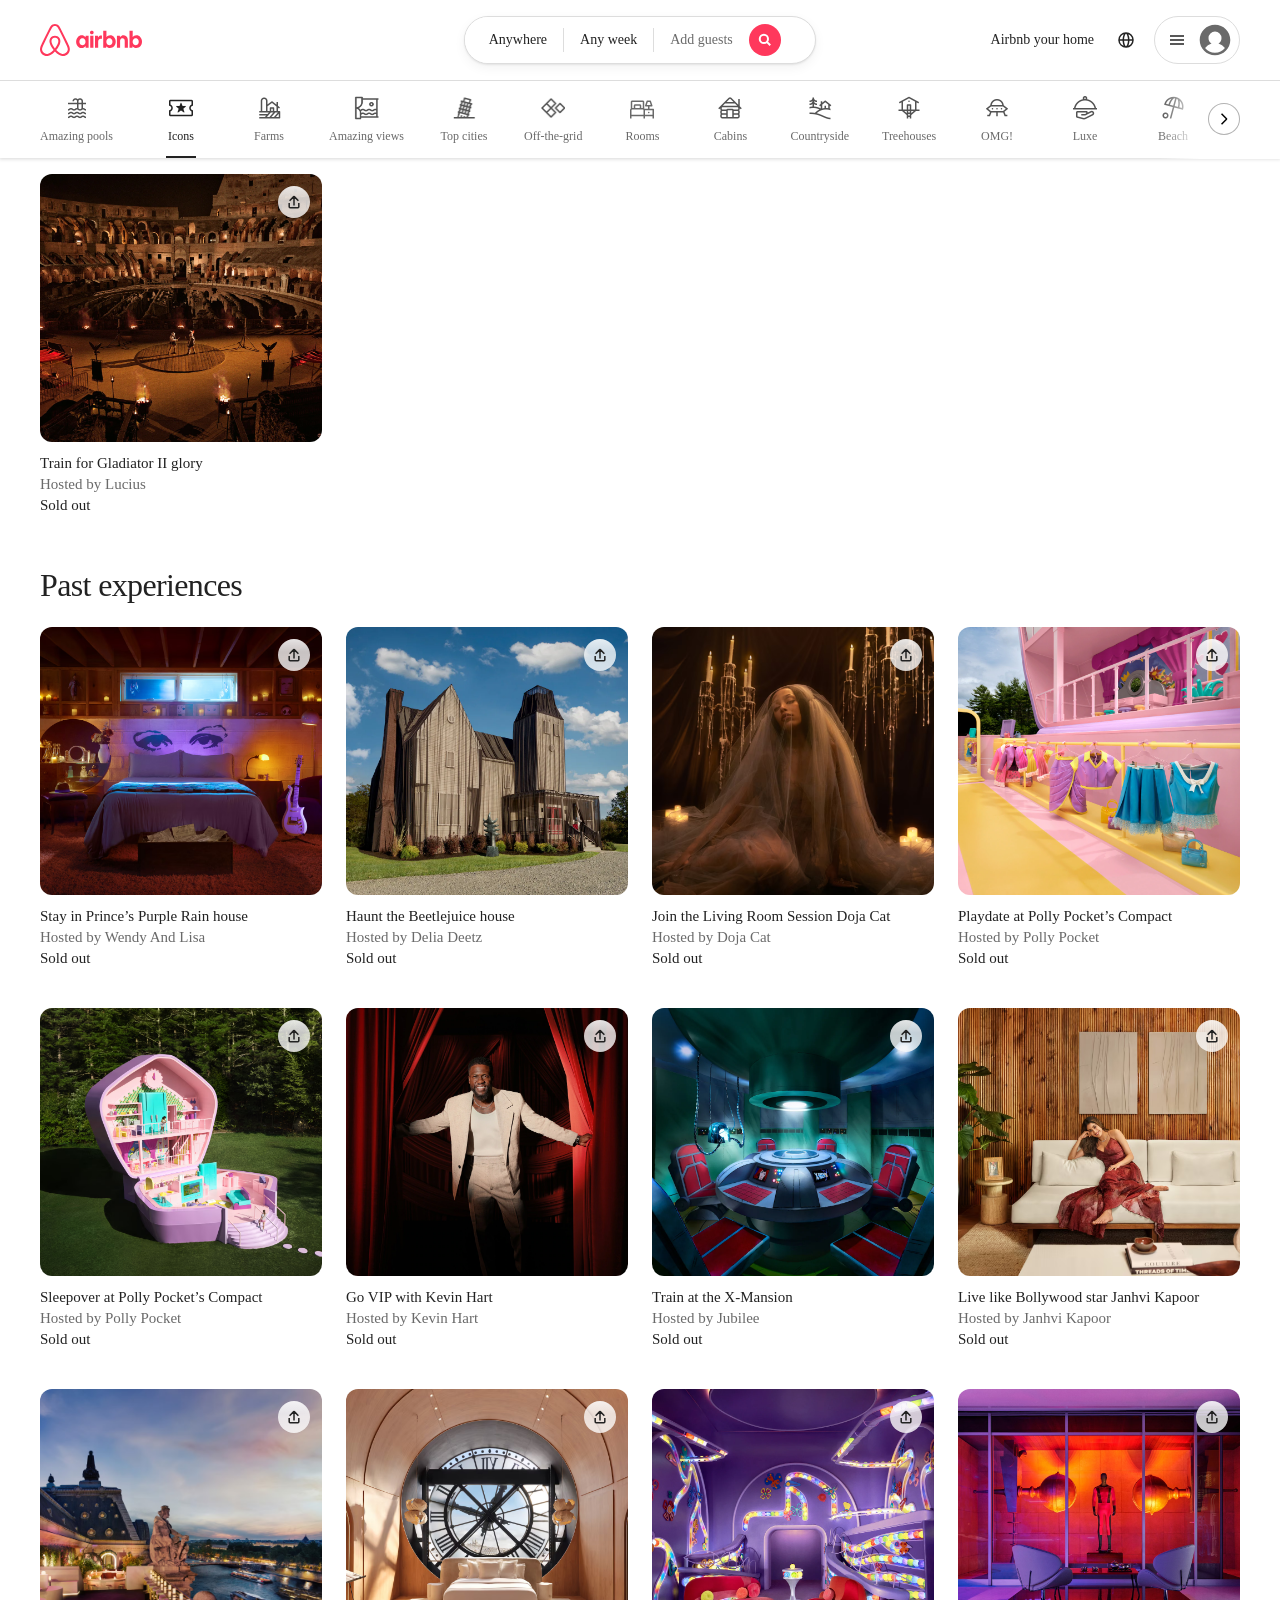
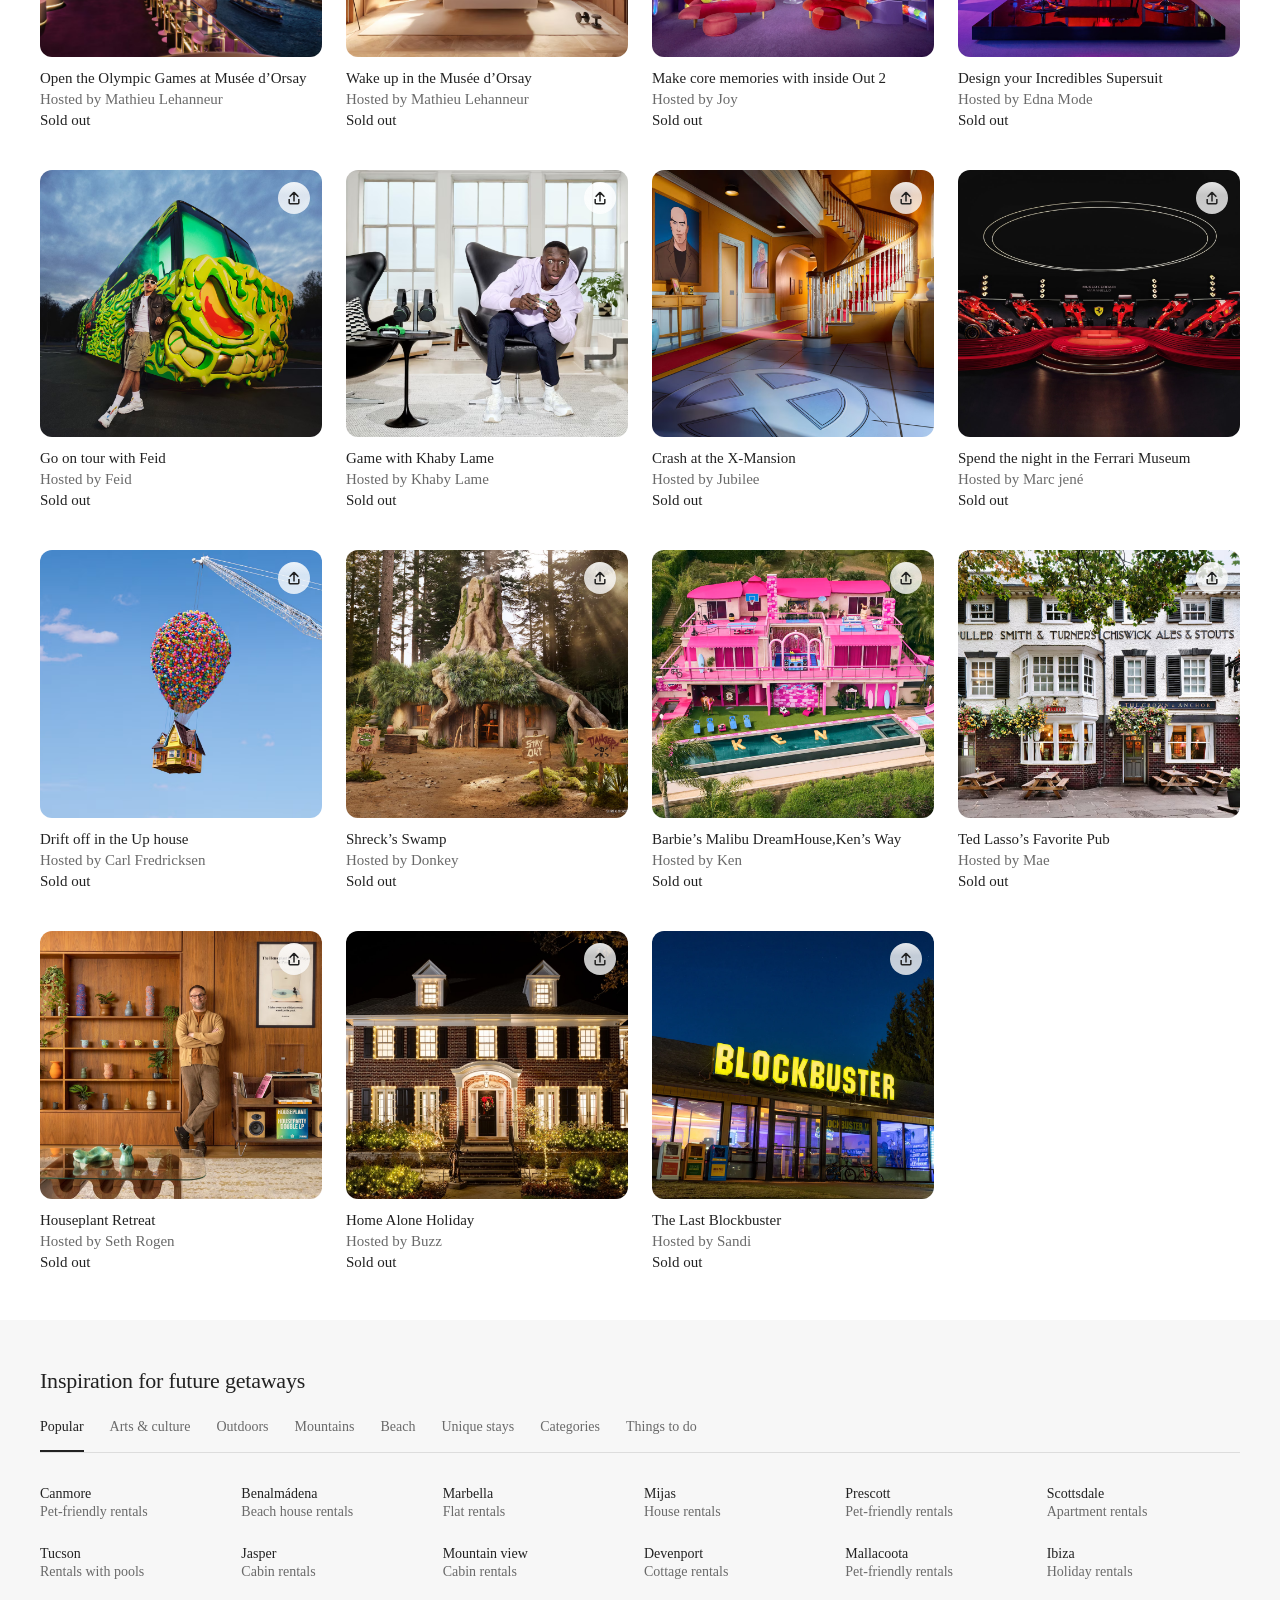
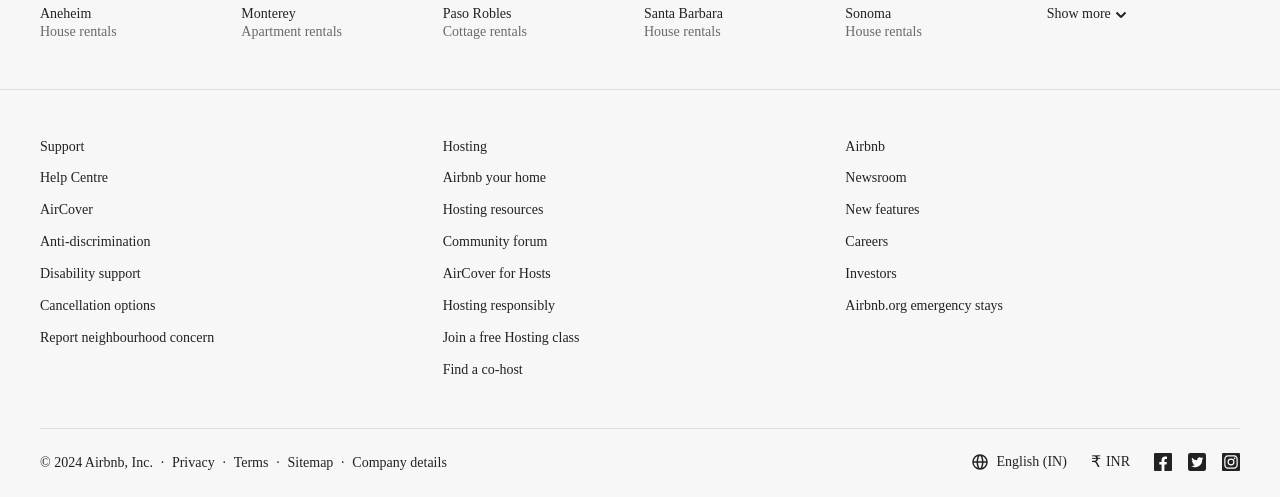
==== commit 5ebc5cf2: "tab-nav-view" ====
--- a/airbnb.html
+++ b/airbnb.html
@@ -334,7 +334,7 @@
                 <div class="underline"></div>
             </div>
         </nav>
-        <section>
+        <section id="sec1">
             <div class="main-content-container">
                 <div class="container-for-contents">
                     <div class="container1">
@@ -732,13 +732,13 @@
                 </div>
             </div>
         </section>
-        <section>
+        <section id="sec1">
             <div class="main-future-container">
                 <div class="future-container">
                     <div class="top-head"><h2>Inspiration for future getaways</h2></div>
                     <div class="future-nav-container">
                         <div class="future-nav">
-                            <div class="fn" id="fn1">Popular <div class="line1"></div></div>
+                            <div class="fn" id="fn1">Popular</div>
                             <div class="fn">Arts & culture</div>
                             <div class="fn">Outdoors</div>
                             <div class="fn">Mountains</div>
@@ -832,19 +832,19 @@
             </div>
             <div class="line"></div>
         </section>
-        <footer>
+        <footer id="sec1">
             <div class="footer-container">
                 <div class="footer-start">
                     <div class="footer-support">
                         <div class="footer-content-contianer">
                             <h3>Support</h3>
                             <div class="footer-content">
-                                <div class="sc" id="sci1">Help Centre</div>
-                                <div class="sc" id="sci3">AirCover</div>
-                                <div class="sc">Anti-discrimination</div>
-                                <div class="sc">Disability support</div>
-                                <div class="sc">Cancellation options</div>
-                                <div class="sc">Report neighbourhood concern</div>
+                                <div><a href="#">Help Centre</a></div>
+                                <div><a href="#">AirCover</a></div>
+                                <div><a href="#">Anti-discrimination</a></div>
+                                <div><a href="#">Disability support</a></div>
+                                <div><a href="#">Cancellation options</a></div>
+                                <div><a href="#">Report neighbourhood concern</a></div>
                             </div>
                         </div>
                     </div>
@@ -853,13 +853,13 @@
                         <div class="footer-content-contianer">
                             <h3>Hosting</h3>
                             <div class="footer-content">
-                                <div class="sc">Airbnb your home</div>
-                                <div class="sc">Hosting resources</div>
-                                <div class="sc">Community forum</div>
-                                <div class="sc" id="sci">AirCover for Hosts</div>
-                                <div class="sc" id="sci2">Hosting responsibly</div>
-                                <div class="sc">Join a free Hosting class</div>
-                                <div class="sc">Find a co‑host</div>
+                                <div><a href="#">Airbnb your home</a></div>
+                                <div><a href="#">Hosting resources</a></div>
+                                <div><a href="#">Community forum</a></div>
+                                <div><a href="#">AirCover for Hosts</a></div>
+                                <div><a href="#">Hosting responsibly</a></div>
+                                <div><a href="#">Join a free Hosting class</a></div>
+                                <div><a href="#">Find a co‑host</a></div>
                             </div>
                         </div>
                     </div>
@@ -868,11 +868,11 @@
                         <div class="footer-content-contianer">
                             <h3>Airbnb</h3>
                             <div class="footer-content">
-                                <div class="sc">Newsroom</div>
-                                <div class="sc">New features</div>
-                                <div class="sc">Careers</div>
-                                <div class="sc">Investors</div>
-                                <div class="sc">Airbnb.org emergency stays</div>
+                                <div><a href="#">Newsroom</a></div>
+                                <div><a href="#">New features</a></div>
+                                <div><a href="#">Careers</a></div>
+                                <div><a href="#">Investors</a></div>
+                                <div><a href="#">Airbnb.org emergency stays</a></div>
                             </div>
                         </div>
                     </div>
@@ -882,11 +882,11 @@
                     <div class="end-top">
                         <div class="left-top">
                             <span class="lt"><svg xmlns="http://www.w3.org/2000/svg" viewBox="0 0 16 16" aria-hidden="true" role="presentation" focusable="false" style="display: block; height: 16px; width: 16px; fill: currentcolor;"><path d="M8 .25a7.77 7.77 0 0 1 7.75 7.78 7.75 7.75 0 0 1-7.52 7.72h-.25A7.75 7.75 0 0 1 .25 8.24v-.25A7.75 7.75 0 0 1 8 .25zm1.95 8.5h-3.9c.15 2.9 1.17 5.34 1.88 5.5H8c.68 0 1.72-2.37 1.93-5.23zm4.26 0h-2.76c-.09 1.96-.53 3.78-1.18 5.08A6.26 6.26 0 0 0 14.17 9zm-9.67 0H1.8a6.26 6.26 0 0 0 3.94 5.08 12.59 12.59 0 0 1-1.16-4.7l-.03-.38zm1.2-6.58-.12.05a6.26 6.26 0 0 0-3.83 5.03h2.75c.09-1.83.48-3.54 1.06-4.81zm2.25-.42c-.7 0-1.78 2.51-1.94 5.5h3.9c-.15-2.9-1.18-5.34-1.89-5.5h-.07zm2.28.43.03.05a12.95 12.95 0 0 1 1.15 5.02h2.75a6.28 6.28 0 0 0-3.93-5.07z"></path></svg></span>
-                            <span>English (IN)</span>
+                            <span class="for-tu">English (IN)</span>
                         </div>
                         <div class="center-top">
                             <span class="ct">₹</span>
-                            <span>INR</span>
+                            <span class="for-tu">INR</span>
                         </div>
                         <!-- Icons for tab -->
                         <div class="end-top-tab">
--- a/airbnb.css
+++ b/airbnb.css
@@ -104,11 +104,16 @@
 li {
   list-style-type: none;
 }
+a:hover{
+  text-decoration: underline;
+  cursor: pointer;
+}
 
 /* mobile view */
 .main-container {
   width: 100%;
   height: auto;
+  position: relative;
   color: #222222;
   background-color: #ffffff;
   font-family: "Airbnb Cereal VF";
@@ -116,6 +121,7 @@
   line-height: 1.43;
   line-break: strict;
   text-size-adjust: 100%;
+  margin-top: -24px;
 }
 
 /* ____navbar____ */
@@ -123,44 +129,16 @@
 .nav-container{
   width: 100%;
   height: 144px;
-  position: relative;
+  position: fixed;
   display: flex;
   flex-flow: column;
   line-height: 20.02px;
-  /* max-width: 1440px; */
+  background-color: #ffffff;
+  box-shadow: rgb(0 0 0 / 16%) 0 0 4px 1px;
   text-size-adjust: 100%;
   margin-top: 0px;
-}
-/* .nav-container::after{
-  left: 0;
-  top: 0;
-  height: 2px;
-  width: 100%;
-  content: '';
-  z-index: -1;
-  display: block;
-  position: absolute;
-  font-size: 14px;
-  background-color: #000000;
-  box-shadow: rgb(0 0 0 / 100%)0 0 6px;
-} */
- /*  */
-.nav-container::after{
-  top: 144px;
-  height: 1px;
-  width: 100%;
-  content: '';
-  /* font-size: 0.875rem; */
-  font-weight: 500;
-  line-height: 1.125rem;
-  position: absolute;
-  box-shadow: rgb(0 0 0 / 50%) 0 0 6px 0;
-  /* box-shadow: #222222 0px 0px 6px 0px; */
-  background-color: #DDDDDD;
-  box-sizing: border-box;
-  margin: 0px 0px;
-}
-/*  */
+  z-index: 1;
+}
 .top-nav-con{
   width: 100%;
 }
@@ -249,12 +227,14 @@
   border: none;
   border-radius: 1000px;
   padding: 0 3px;
+  cursor: pointer;
 }
 .search{
   display: flex;
   justify-content: center;
   align-items: center;
   margin: 2px 10px 0px 0px;
+  cursor: pointer;
 
 }
 .nav-text .nt1{
@@ -283,6 +263,7 @@
   width: 100%;
   height: 100%;
   display: grid;
+  position: relative;
   grid-auto-flow: column;
   column-gap: 16px;
   align-items: center;
@@ -328,6 +309,7 @@
   text-align: center;
   justify-items: center;
   box-sizing: border-box;
+  cursor: pointer;
 }
 .log1{
   width: 100%;
@@ -362,8 +344,10 @@
 
 /* ____Section____ */
 
-section{
+#sec1{
+  top: 168px;
   display: block;
+  position: relative;
 }
 .main-content-container{
   width: 100%;
@@ -412,9 +396,11 @@
   background-position: center;
   text-size-adjust: 100%;
   aspect-ratio: 20 / 19;
+  cursor: pointer;
 }
 .img-for-site .download{
   display: flex;
+  cursor: pointer;
 }
 .download .dm1 #dm-from-tab{
   display: none;
@@ -441,6 +427,7 @@
   white-space: nowrap;
   overflow: hidden;
   text-size-adjust: 100%;
+  cursor: pointer;
 }
 .cont img{
   display: grid;
@@ -464,6 +451,7 @@
   display: block;
   font-weight: 400;
   color: rgb(106, 106, 106);
+  cursor: pointer;
 }
 
 /* _____Section 2_____ */
@@ -501,8 +489,6 @@
 }
 .future-nav{
   display: flex;
-  /* gap: 0; */
-  /* grid-auto-flow: column; */
   padding: 0 12px;
   margin: 0 -12px;
   white-space: nowrap;
@@ -519,6 +505,7 @@
   text-align: center;
   text-wrap-mode: nowrap;
   text-size-adjust: 100%;
+  cursor: pointer;
 }
 .future-nav #fn1{
   color: #222222;
@@ -544,18 +531,19 @@
 .future-next-button{
   top: 109px;
   right: 12px;
-  width: 33px;
+  width: 36px;
   height: 50px;
   display: flex;
   position: absolute;
   align-items: center;
   justify-content: flex-end;
-  background: linear-gradient(to right, transparent,#F7F7F7,#F7F7F7,#F7F7F7,#F7F7F7);
+  background: linear-gradient(to right, transparent, #F7F7F7,#F7F7F7,#F7F7F7 55px);
 }
 .future-next-button button{
   border: none;
   background: transparent;
   padding: 0px;
+  cursor: pointer;
 }
 .line{
   width: 100%;
@@ -585,9 +573,11 @@
 .future-content .mt{
   font-weight: 500;
   color: #222222;
+  cursor: pointer;
 }
 .future-content .st{
   color: #6A6A6A;
+  cursor: pointer;
 }
 #fucolast{
   display: flex;
@@ -626,13 +616,14 @@
   line-height: 20.02px;
   color: #222222;
 }
-/* .footer-content #sci{
-  margin-bottom: 1px;
-} */
 .end-top{
   color: #222222;
   display: flex;
   gap: 24px;
+}
+.end-top .for-tu:hover{
+  text-decoration: underline;
+  cursor:pointer;
 }
 .end-top-tab{
   display: none;
@@ -645,6 +636,7 @@
   font-weight: 500;
   line-height: 1.125rem;
   text-align: center;
+  cursor: pointer;
 }
 .left-top .lt{
   margin-top: 1px;
@@ -744,8 +736,11 @@
 
   /* _____Nav_____ */
 
+  .main-container{
+    margin-top: -16px;
+  }
   .nav-container{
-    height: auto;
+    height: 158px;
   }
   .nav-mob-container{
     display: none;
@@ -754,18 +749,11 @@
     display: block;
     width: 100%;
   }
-  /* .nav-for-tab::after{
-    width: 100%;
-    content: '';
-    border: 0.05px solid rgb(0 0 0 / 0.3);
-    background-color: #F7F7F7;
-    background-repeat: repeat;
-    box-sizing: border-box;
-  } */
   .nav-for-tab{
     height: 80px;
     display: flex;
     gap: 0;
+    padding-inline: 40px;
     padding-inline: 40px;
     align-items: center;
   }
@@ -778,6 +766,9 @@
     flex: 0 0 auto;
     color: #FF385C;
     align-items: center;
+  }
+  .site-main-logo svg{
+    cursor: pointer;
   }
   .button-container{
     display: flex;
@@ -824,6 +815,7 @@
     background-color: #ffffff;
     border-radius: 30px;
     align-items: center;
+    cursor: pointer;
   }
   .side-line{
     width: 1px;
@@ -833,17 +825,14 @@
   }
   .bt-co .btc-1{
     padding-left: 8px;
-    /* flex: 0 1 auto; */
   }
   .bt-co .btc-3 {
     display: flex;
-    /* flex: 0 1 auto; */
     align-items: center;
   }
   .bt-co .btc-3 #tc3{
     color: #6A6A6A;
     font-weight: 400;
-    /* flex: 0 1 auto; */
   }
   .bt-co .btc-3 .sb{
     border-radius: 50%;
@@ -866,6 +855,7 @@
   }
    .bt-co .text-con{
     display: flex;
+    cursor: pointer;
    }
   .bt-co .text-con div{
     padding: 0px 16px;
@@ -897,9 +887,11 @@
   .home-logo-container .home{
     padding: 12px;
     white-space: nowrap;
+    cursor: pointer;
   }
   .home-logo-container .home-logo{
     padding: 12px;
+    cursor: pointer;
   }
   .person-menu-container{
     display: flex;
@@ -909,35 +901,22 @@
     border-radius: 40px;
     background-color: #ffffff;
     align-items: center;
+    cursor: pointer;
   }
   .person-menu-container .menu{
     color: rgb(34,34,34);
+    cursor: pointer;
   }
   .person-menu-container{
     color: rgb(106, 106, 106);
   }
-  
-  .nav-container::after{
-    display: none;
-  }
   .logo-container{
     height: 78px;
-  }
-  .logo-container::after{
-    width: 100%;
-    height: 0.5px;
-    font-size: 14px;
-    content: '';
-    background-repeat: repeat;
-    box-shadow: rgb(0 0 0/16%) 0 0 calc(3px);
-    z-index: 1;
-    position: relative;
-    display: block;
-
   }
   .logos{
     padding-inline: 40px;
     column-gap: 32px;
+    /* overflow: hidden; */
   }
   .logo .log{
     row-gap: 8px;
@@ -964,8 +943,11 @@
     display: flex;
     align-items: center;
     justify-content: flex-end;
-    position: relative;
+    background-image: linear-gradient(to right, rgb(255 255 255 / 0), white 40px);
+    position: absolute;
     right: 40px;
+    padding-right: 40px;
+    margin-right: -40px;
   }
   .next-button button{
     width: 32px;
@@ -978,20 +960,15 @@
     border-radius: 50%;
     text-align: center;
     margin-top: -1px;
-  }
-  .underline{
-    width: 100%;
-    height: 0.5px;
-    font-size: 13px;
-    background-color: #F7F7F7;
-    border-image-repeat: repeat;
-    font-family: "Airbnb Cereal VF";
-  }
-
+    cursor: pointer;
+  }
   /*_____ Section _____ */
 
+  #sec1{
+    top: 174px;
+  }
   .container-for-contents{
-    margin: 24px 0px 48px;
+    margin: 16px 0px 48px;
     padding: 0px 40px;
   }
   .container1{
@@ -1011,10 +988,6 @@
   .download .dm1 #dm-for-mobile{
     display: none;
   }
-  /* .img-for-site .download .dm1 .dm svg{
-    width: 14px;
-    height: 14px;
-  } */
 
   /* _____Section2_____ */
 
@@ -1214,9 +1187,6 @@
 @media screen and (min-width:1640px) {
   /* _____Sec_____ */
 
-  .container-for-contents{
-    margin: 16px 0px 48px;
-  }
   .container1{
     grid-template-columns: repeat(5, 1fr);
   }
